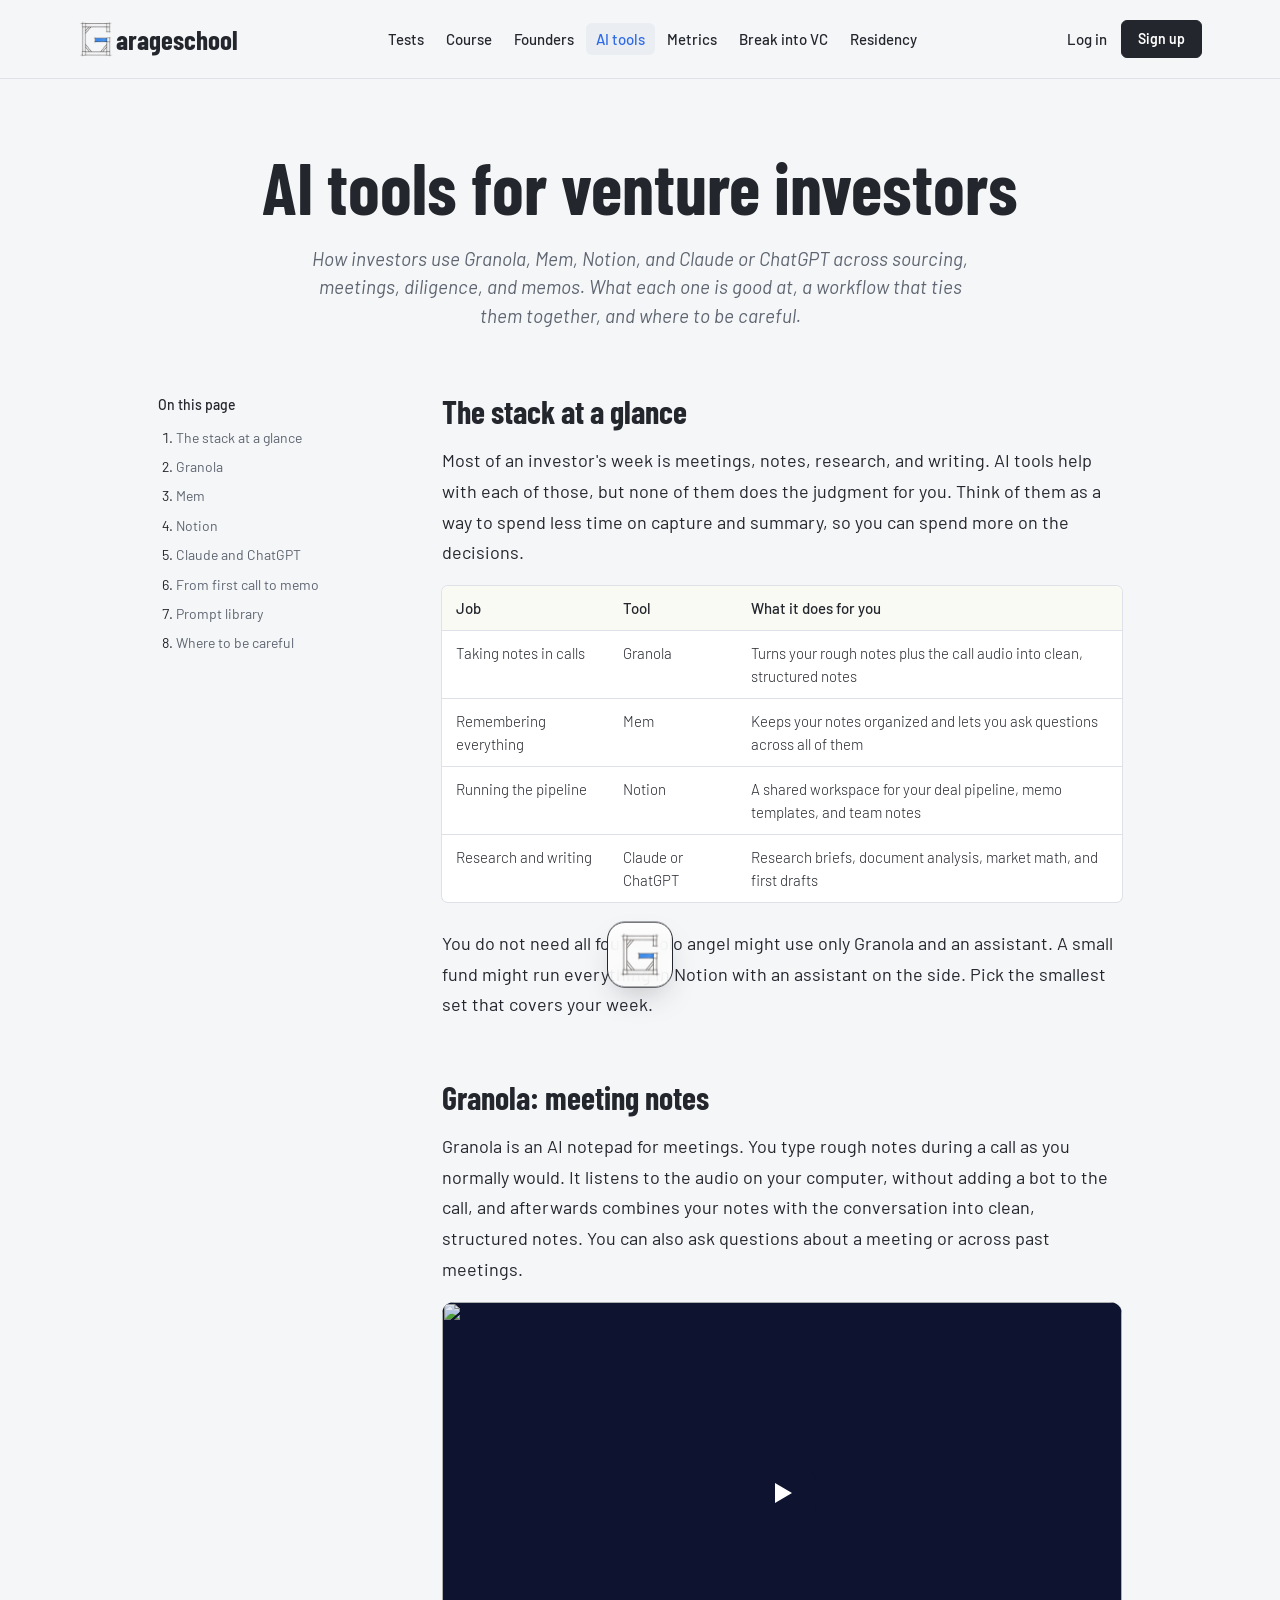
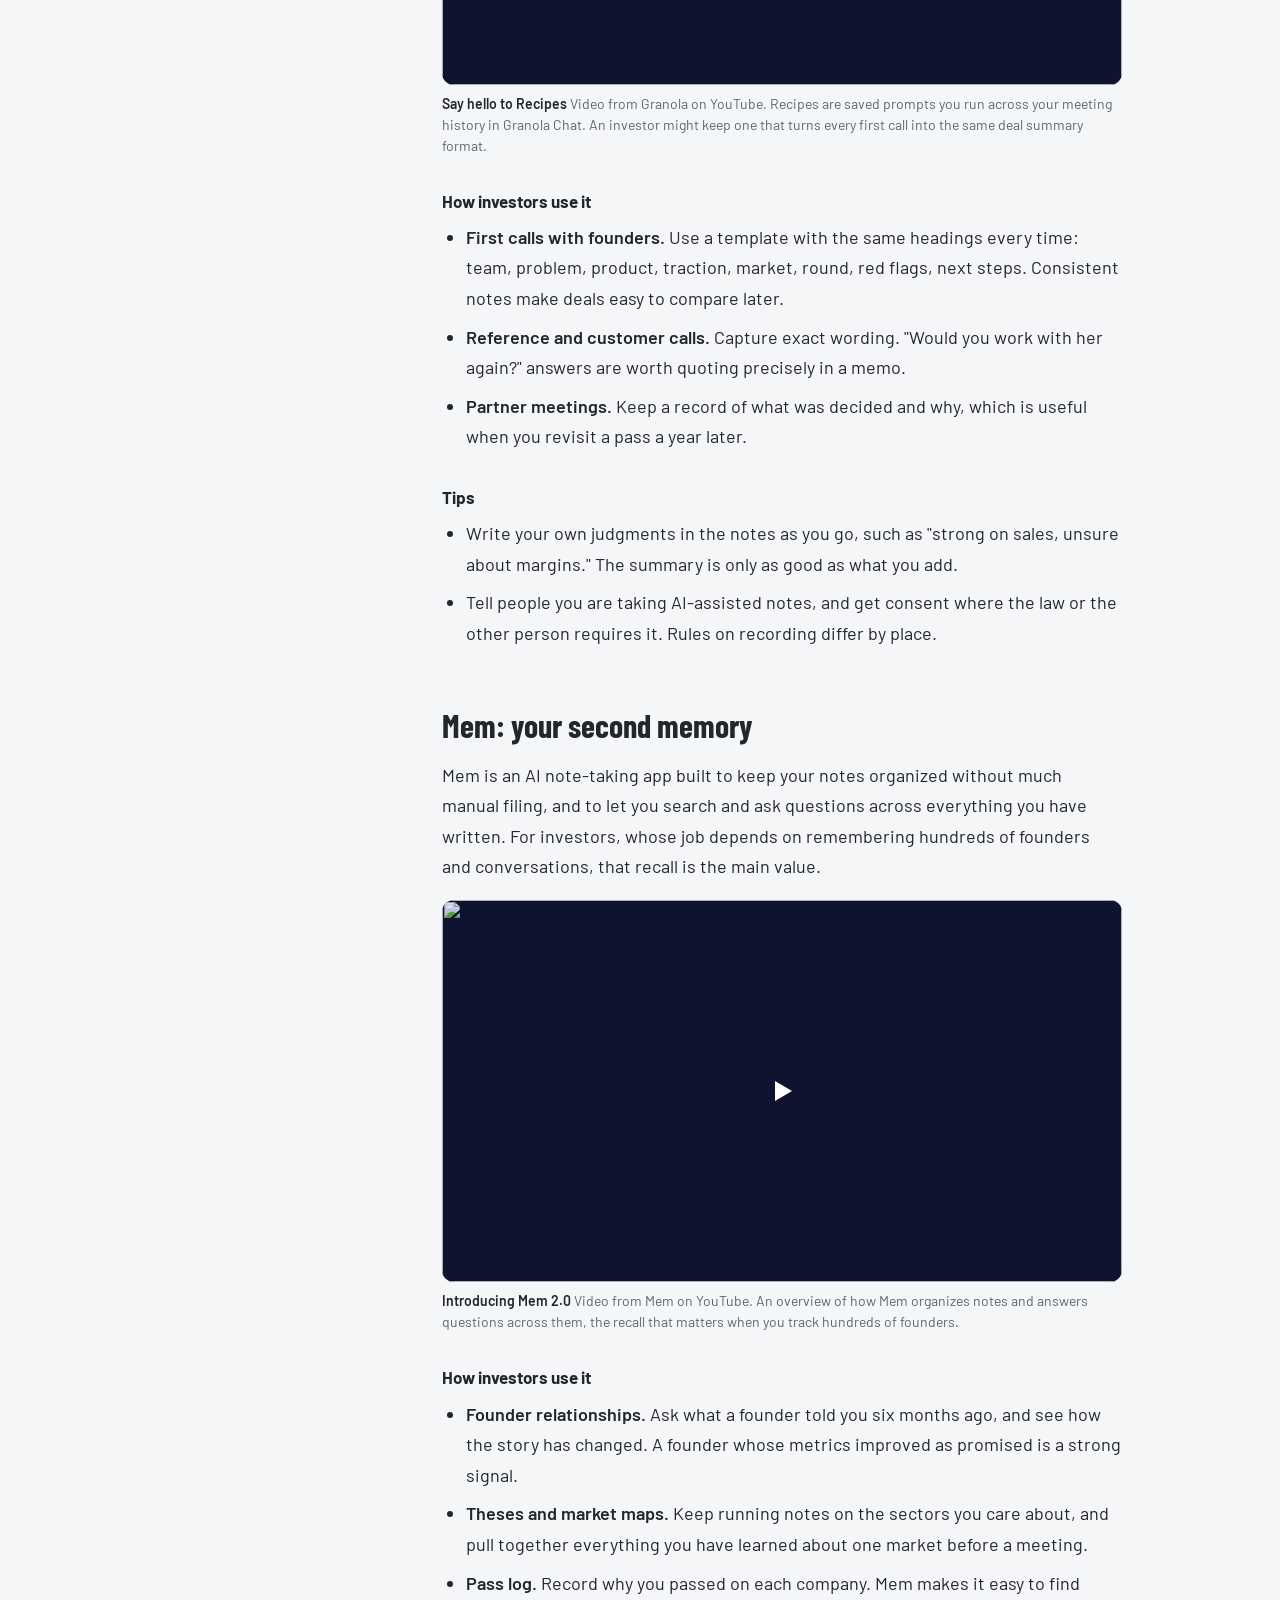
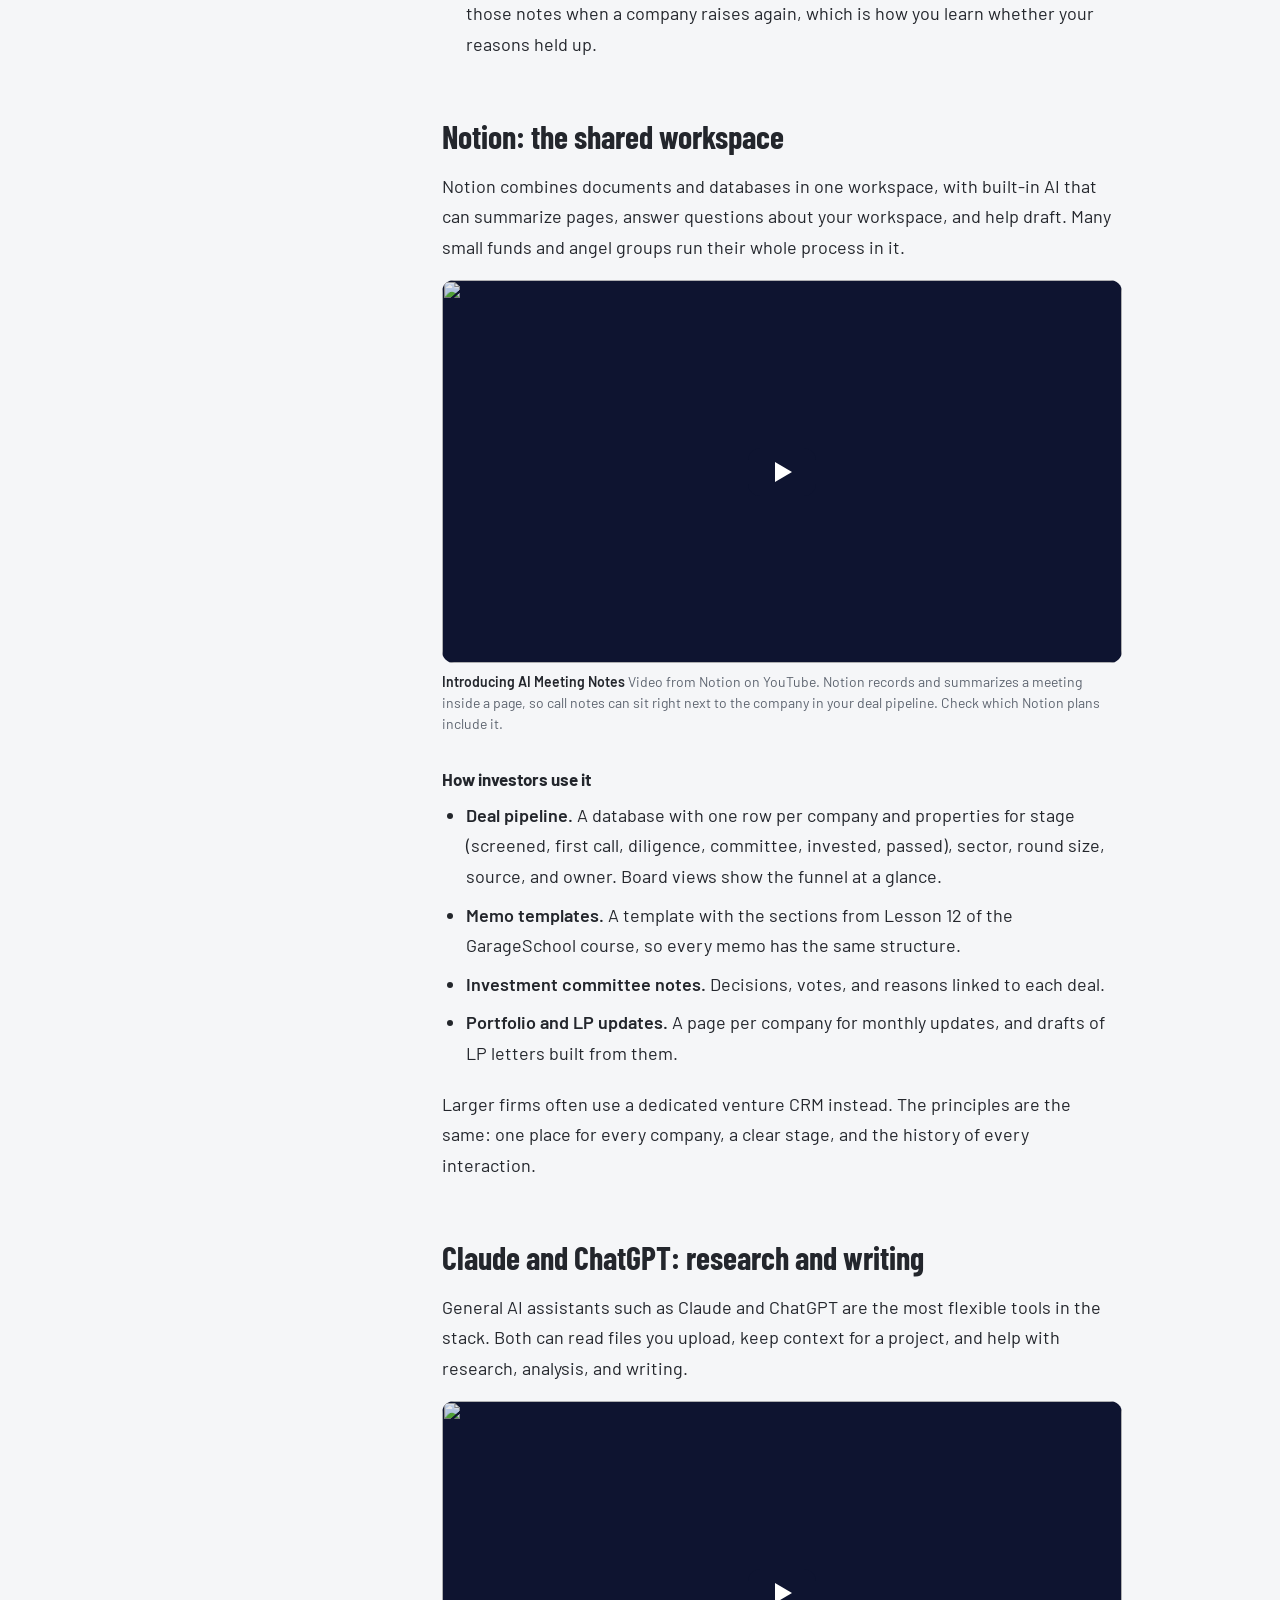
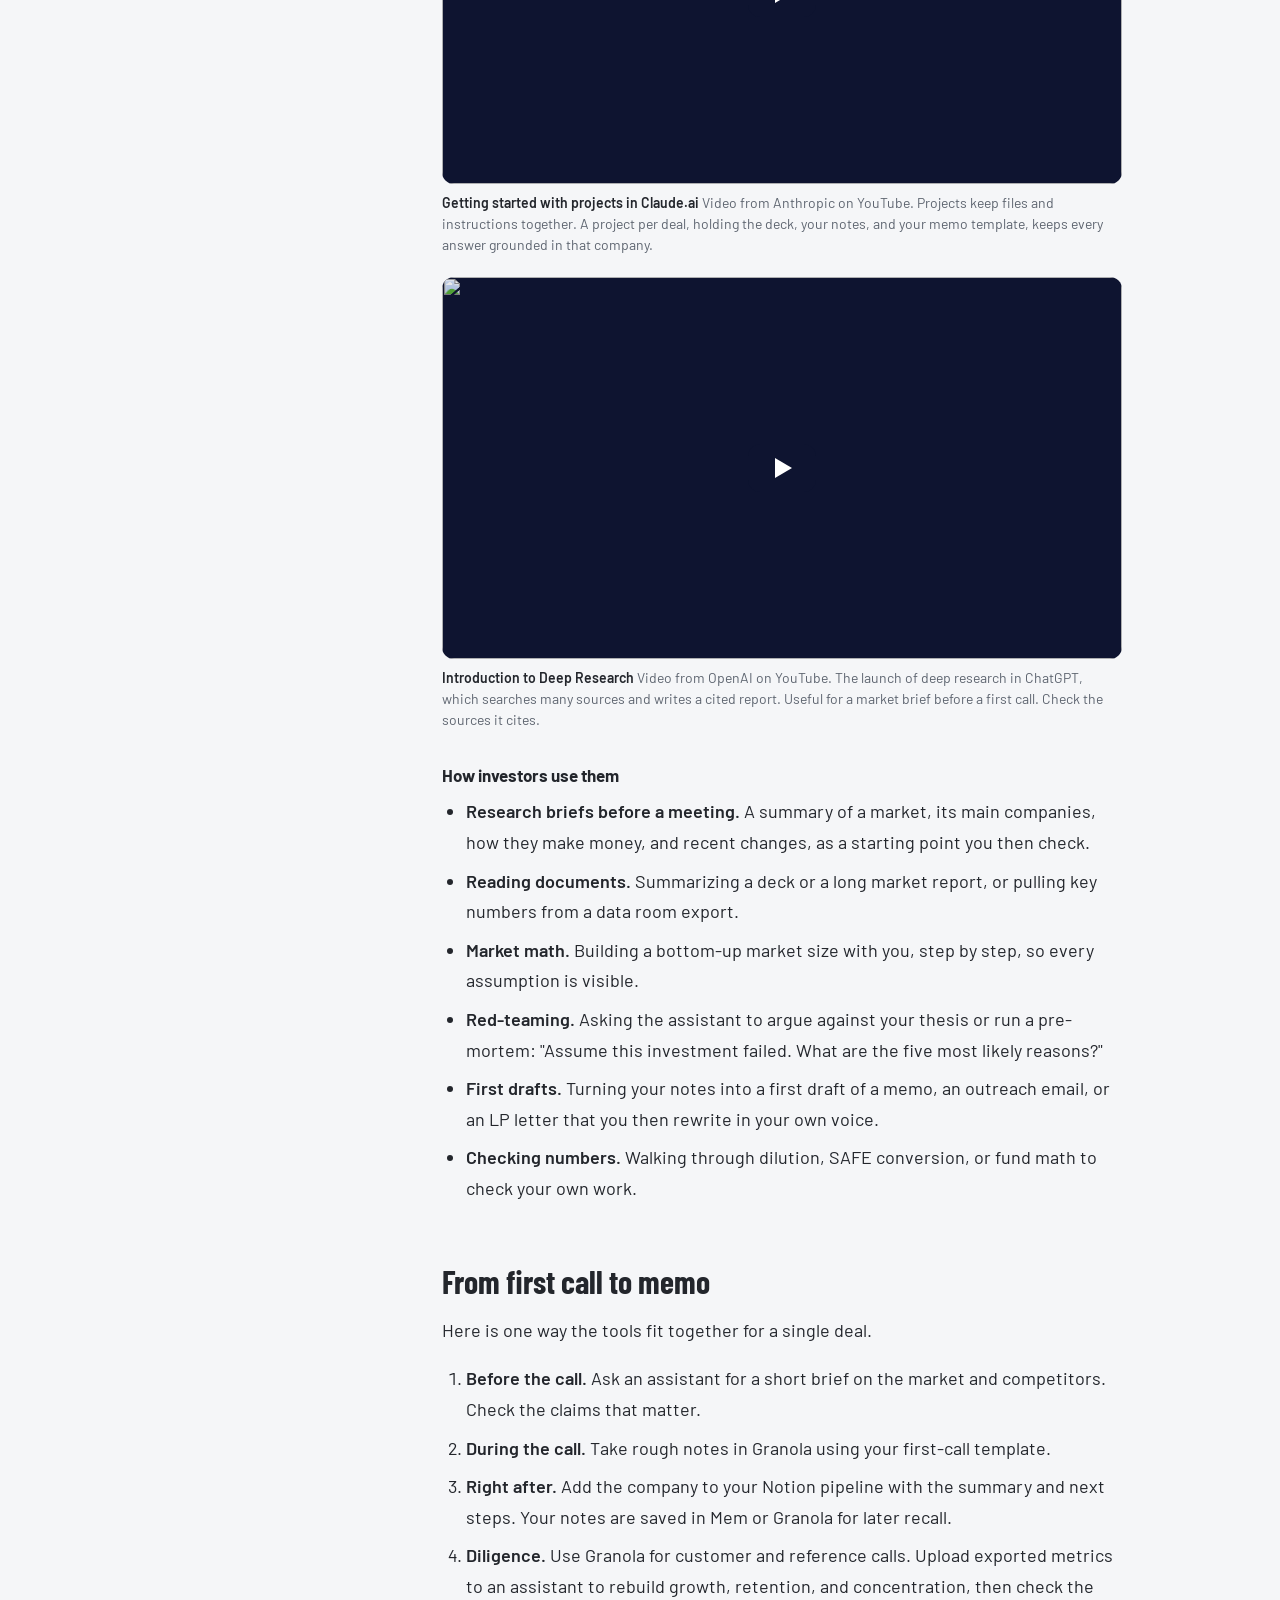
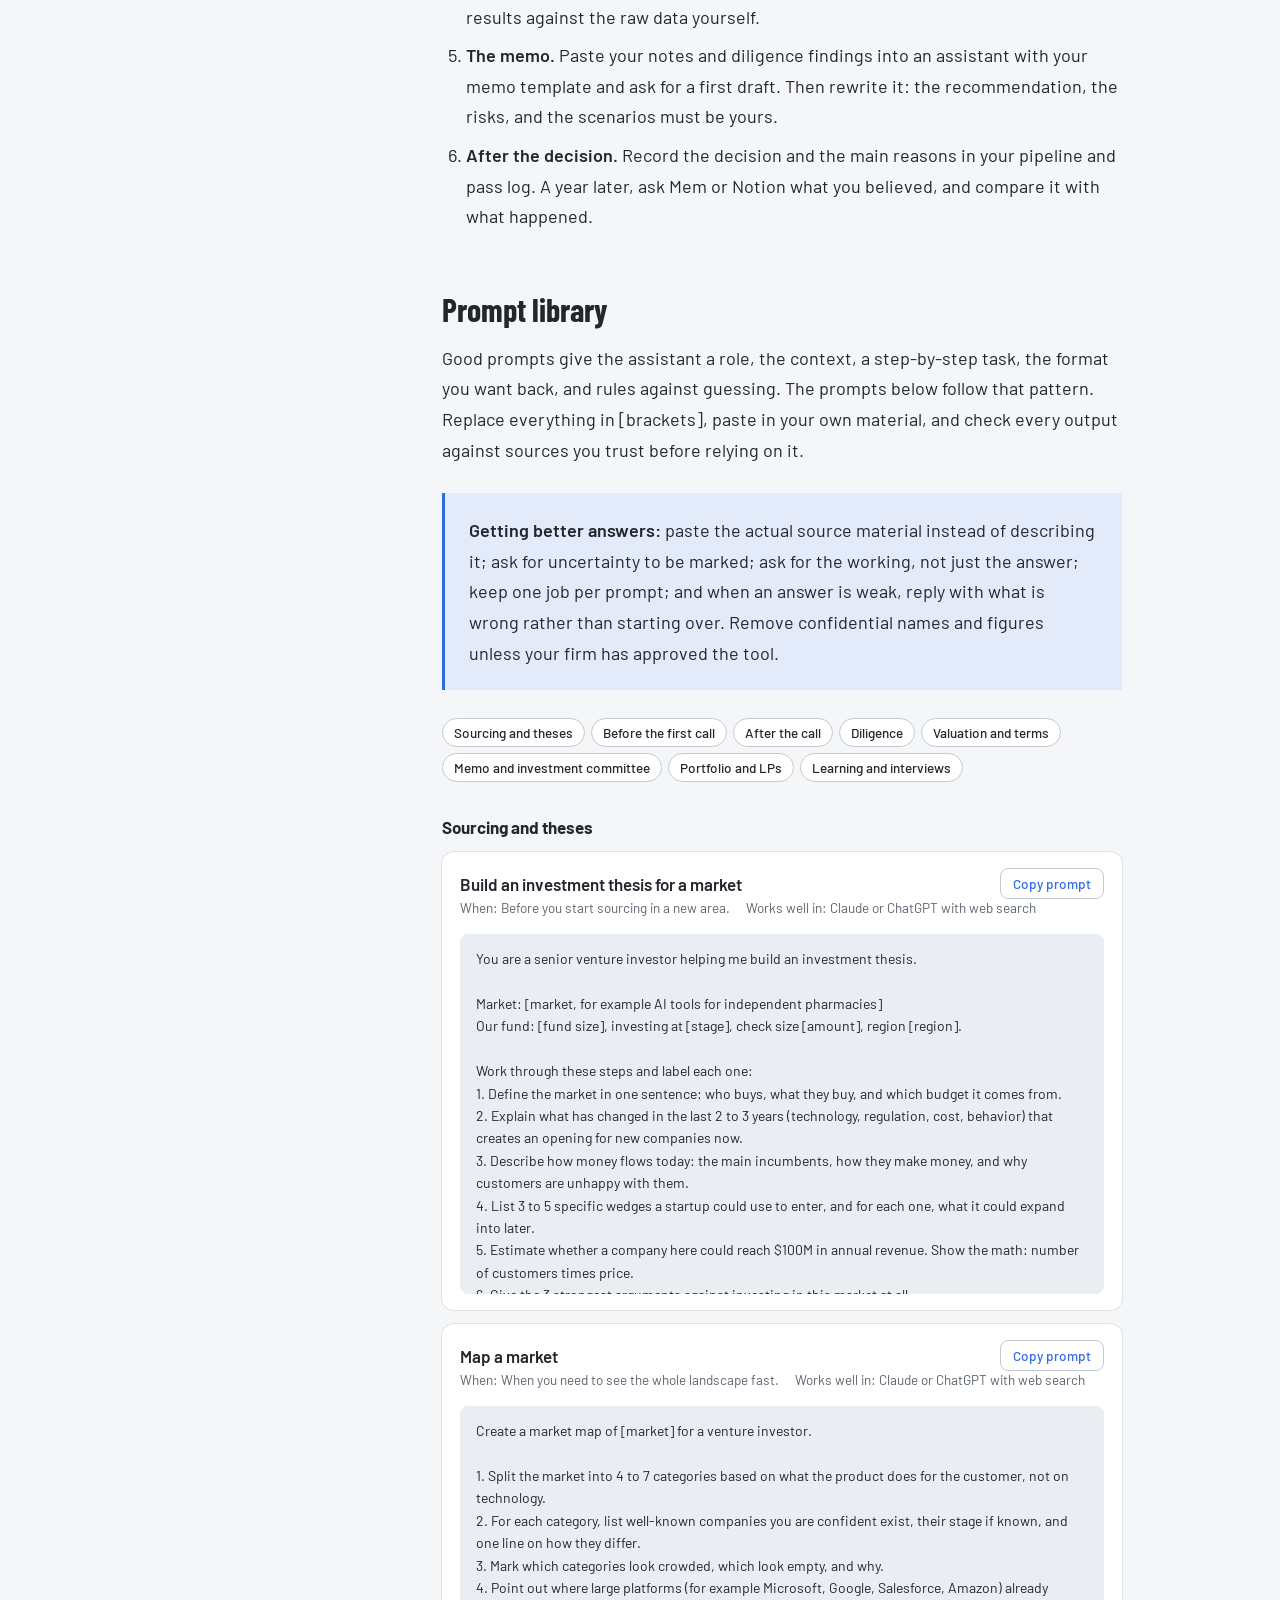
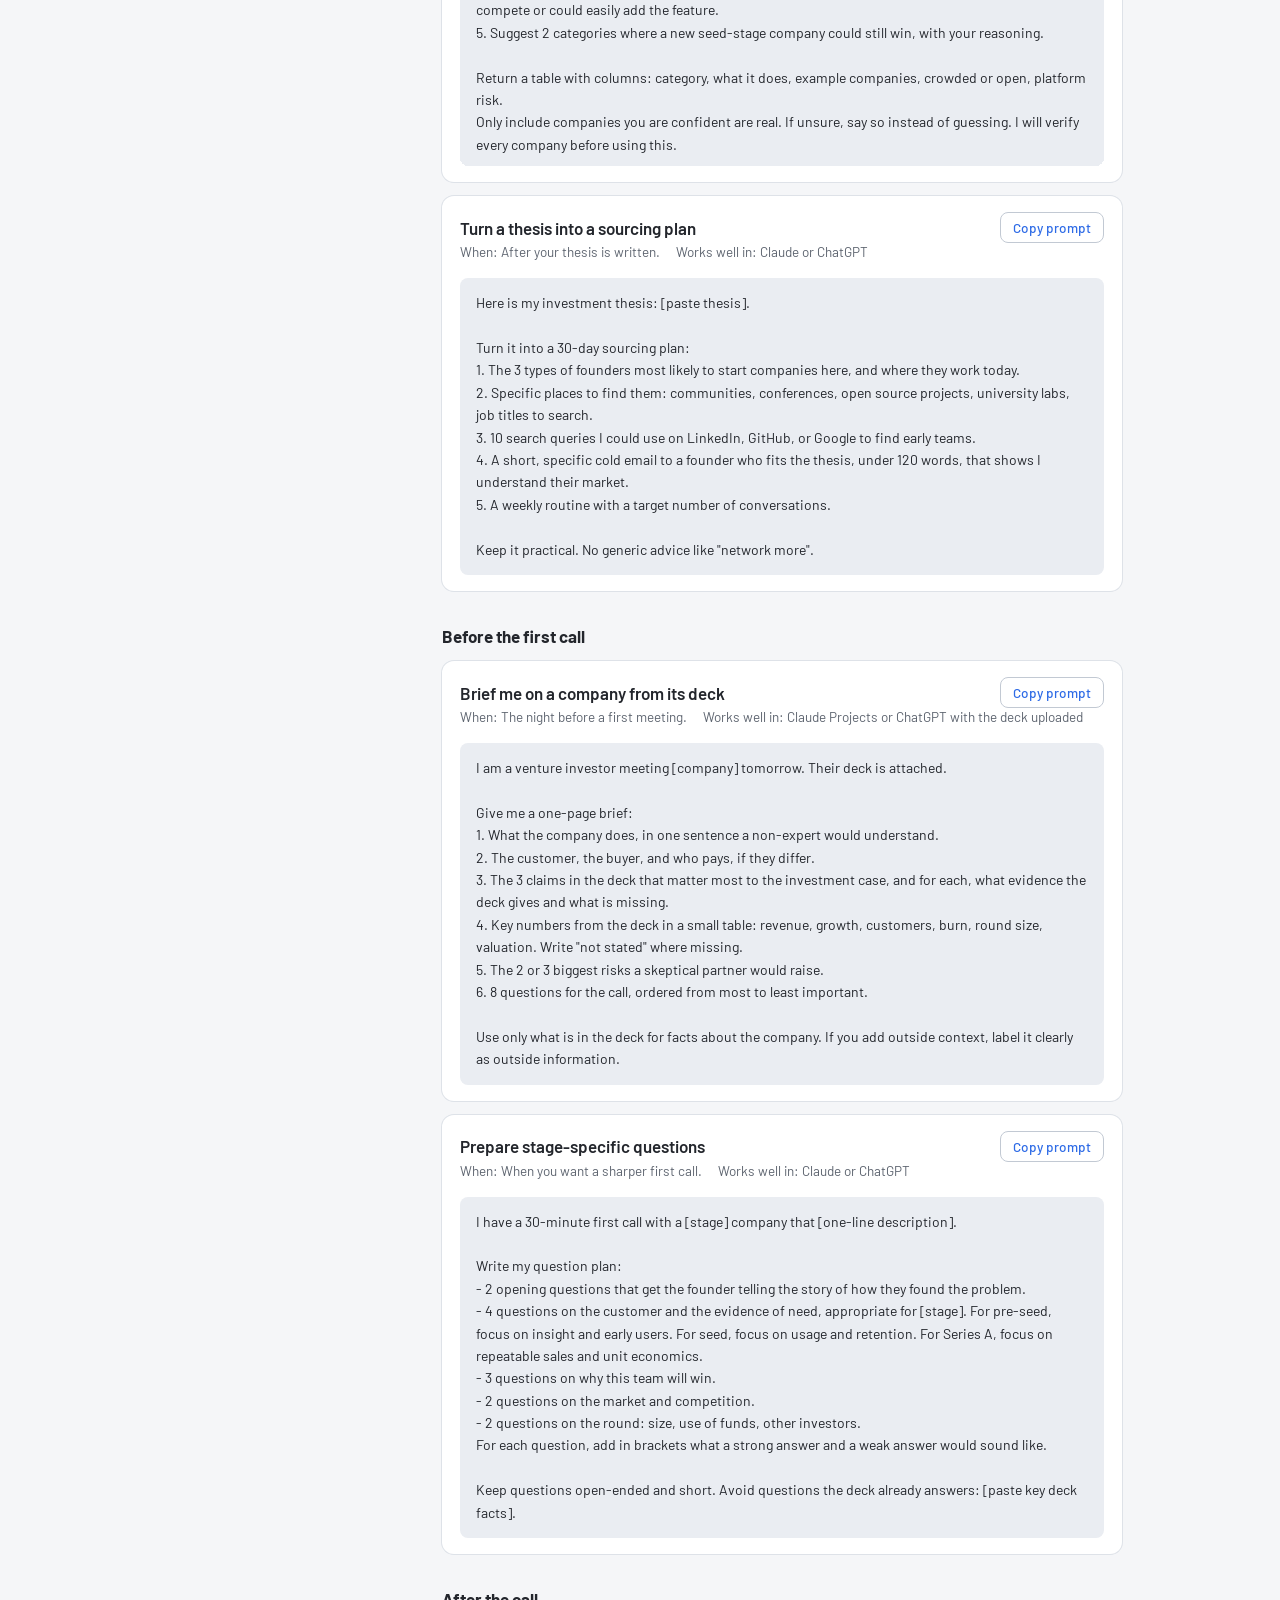
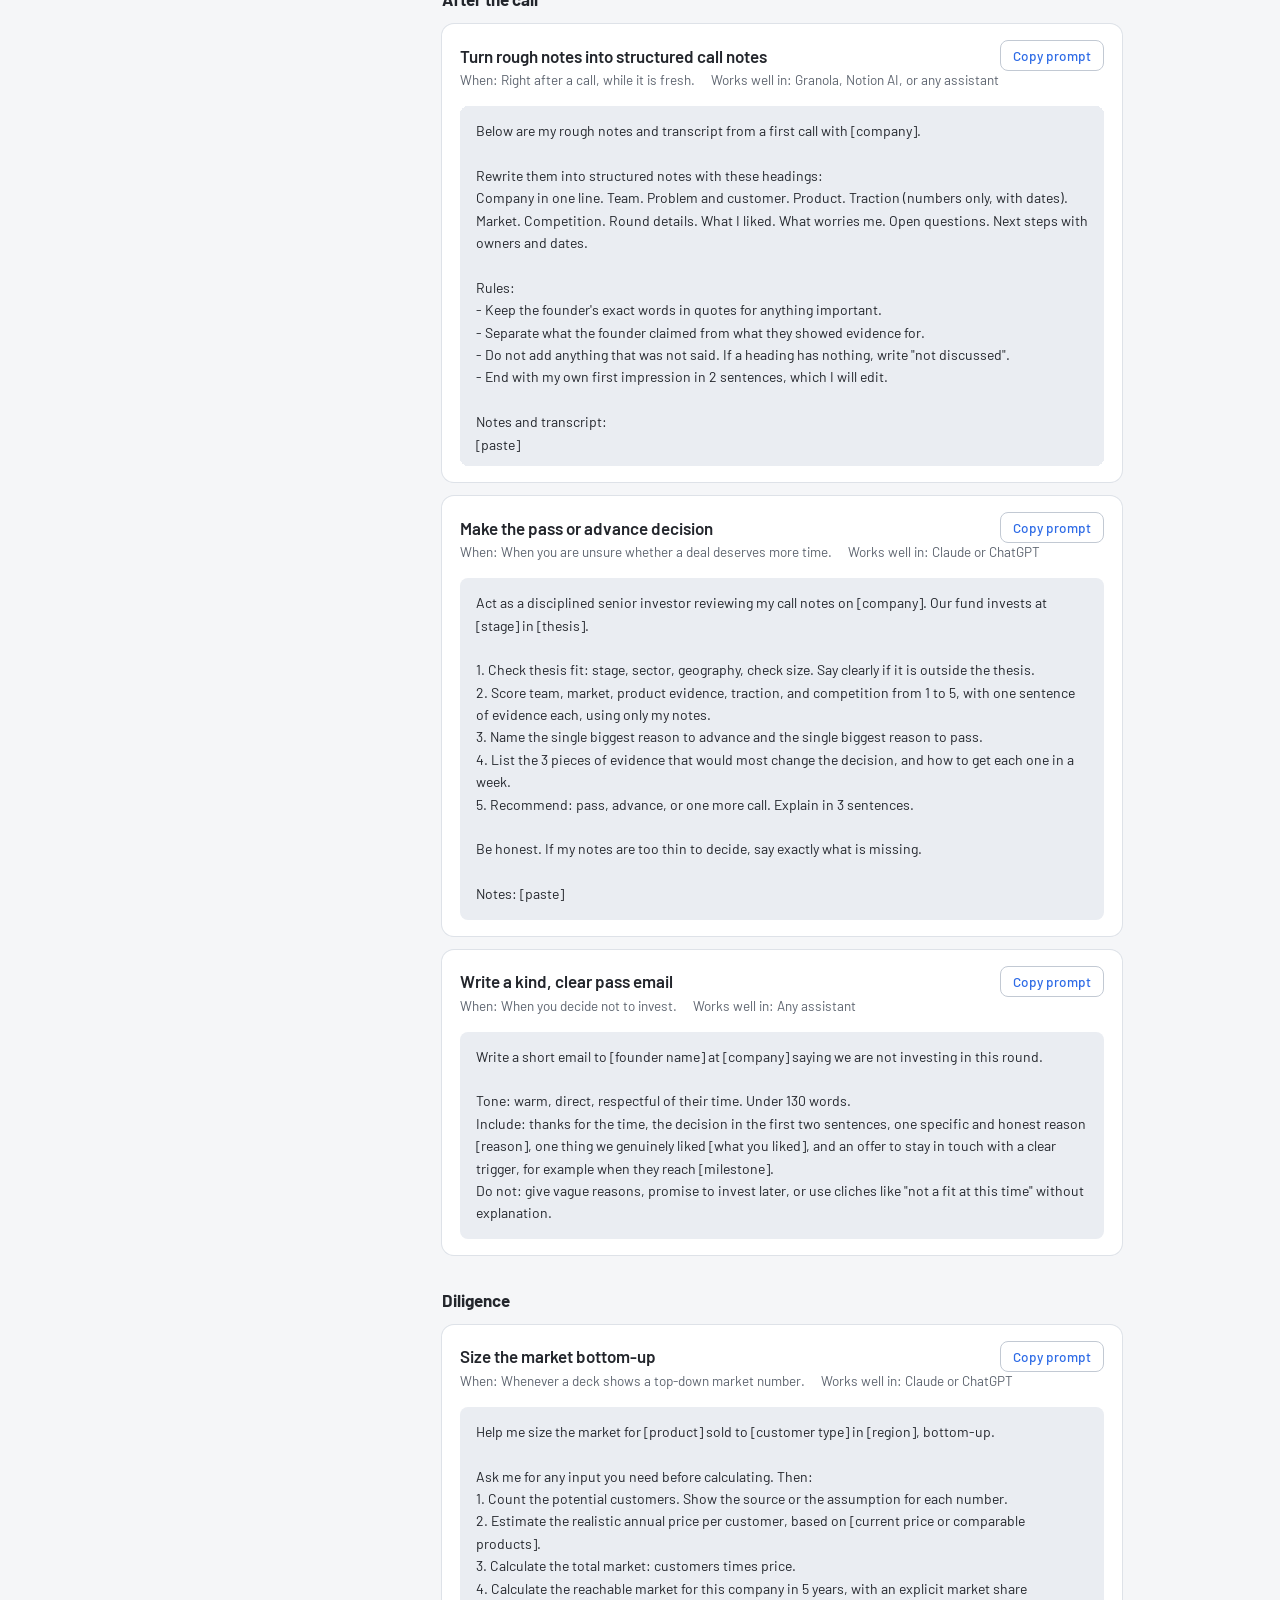
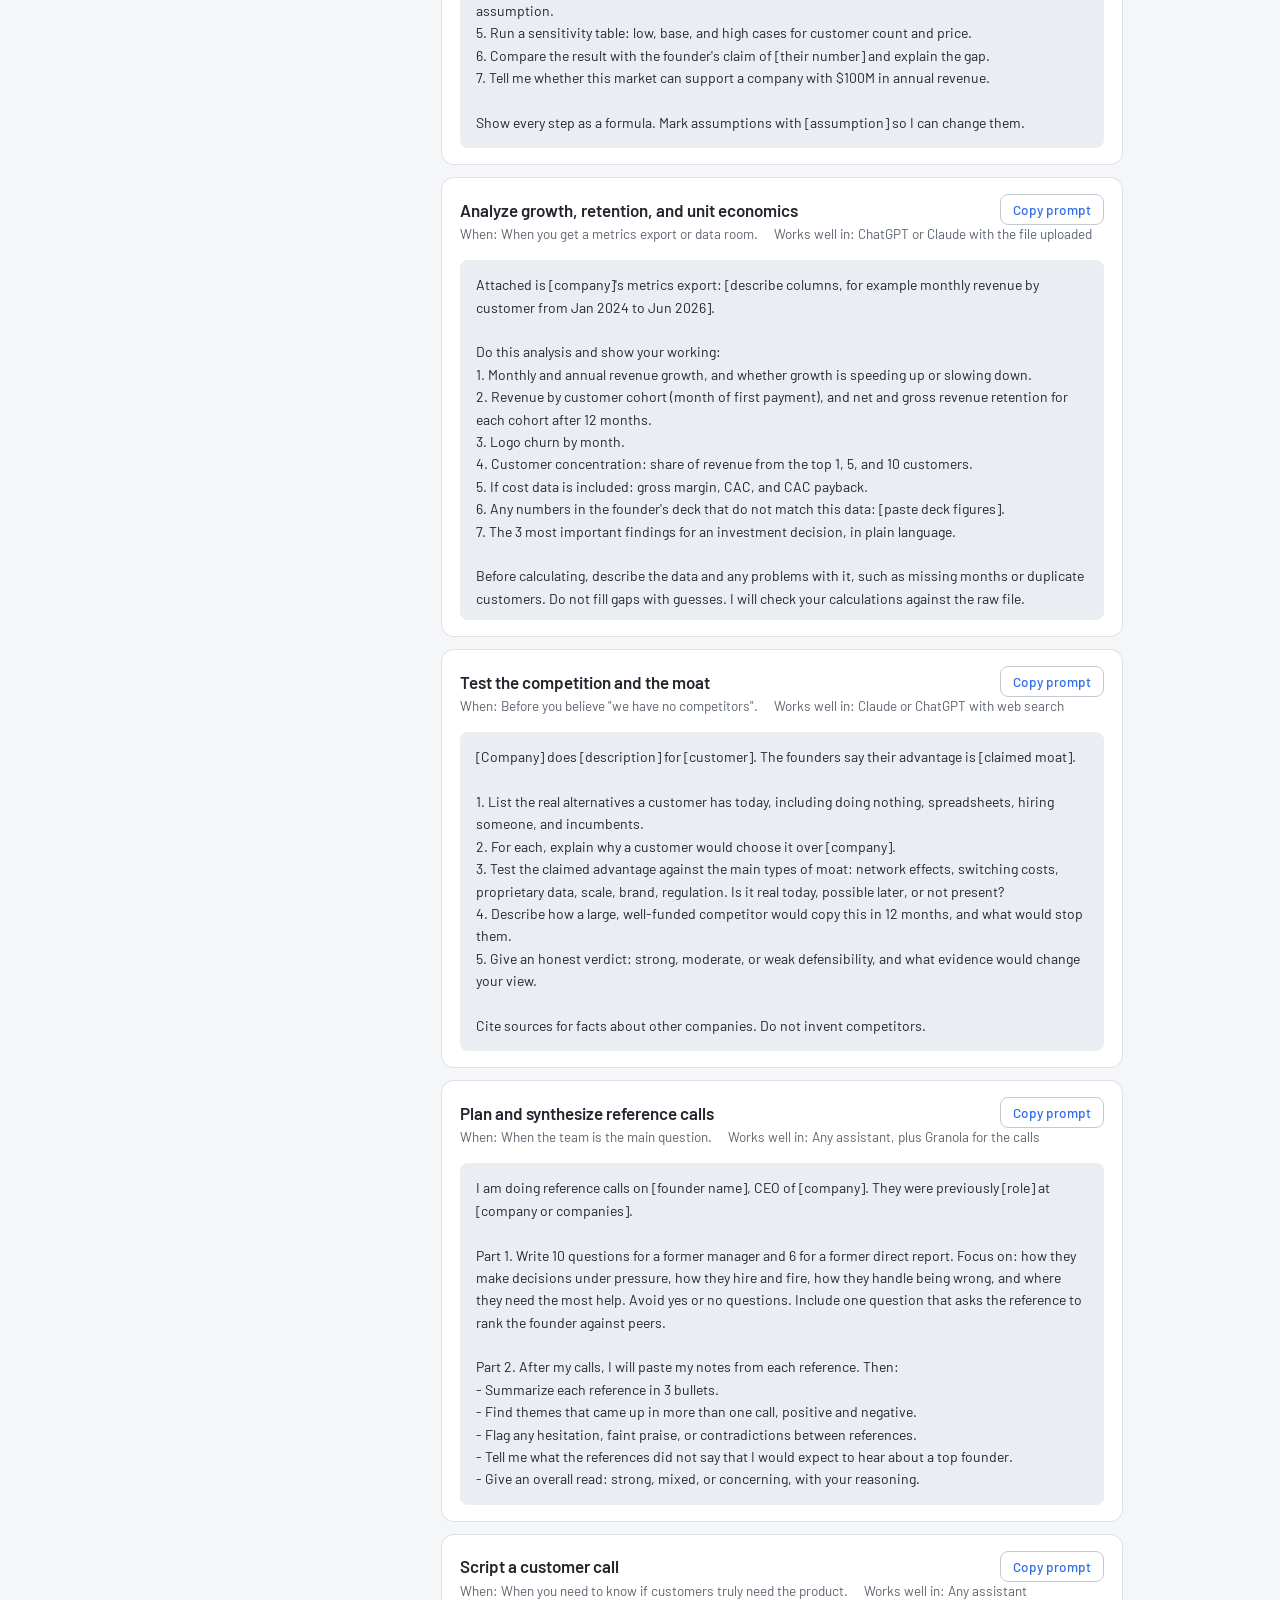
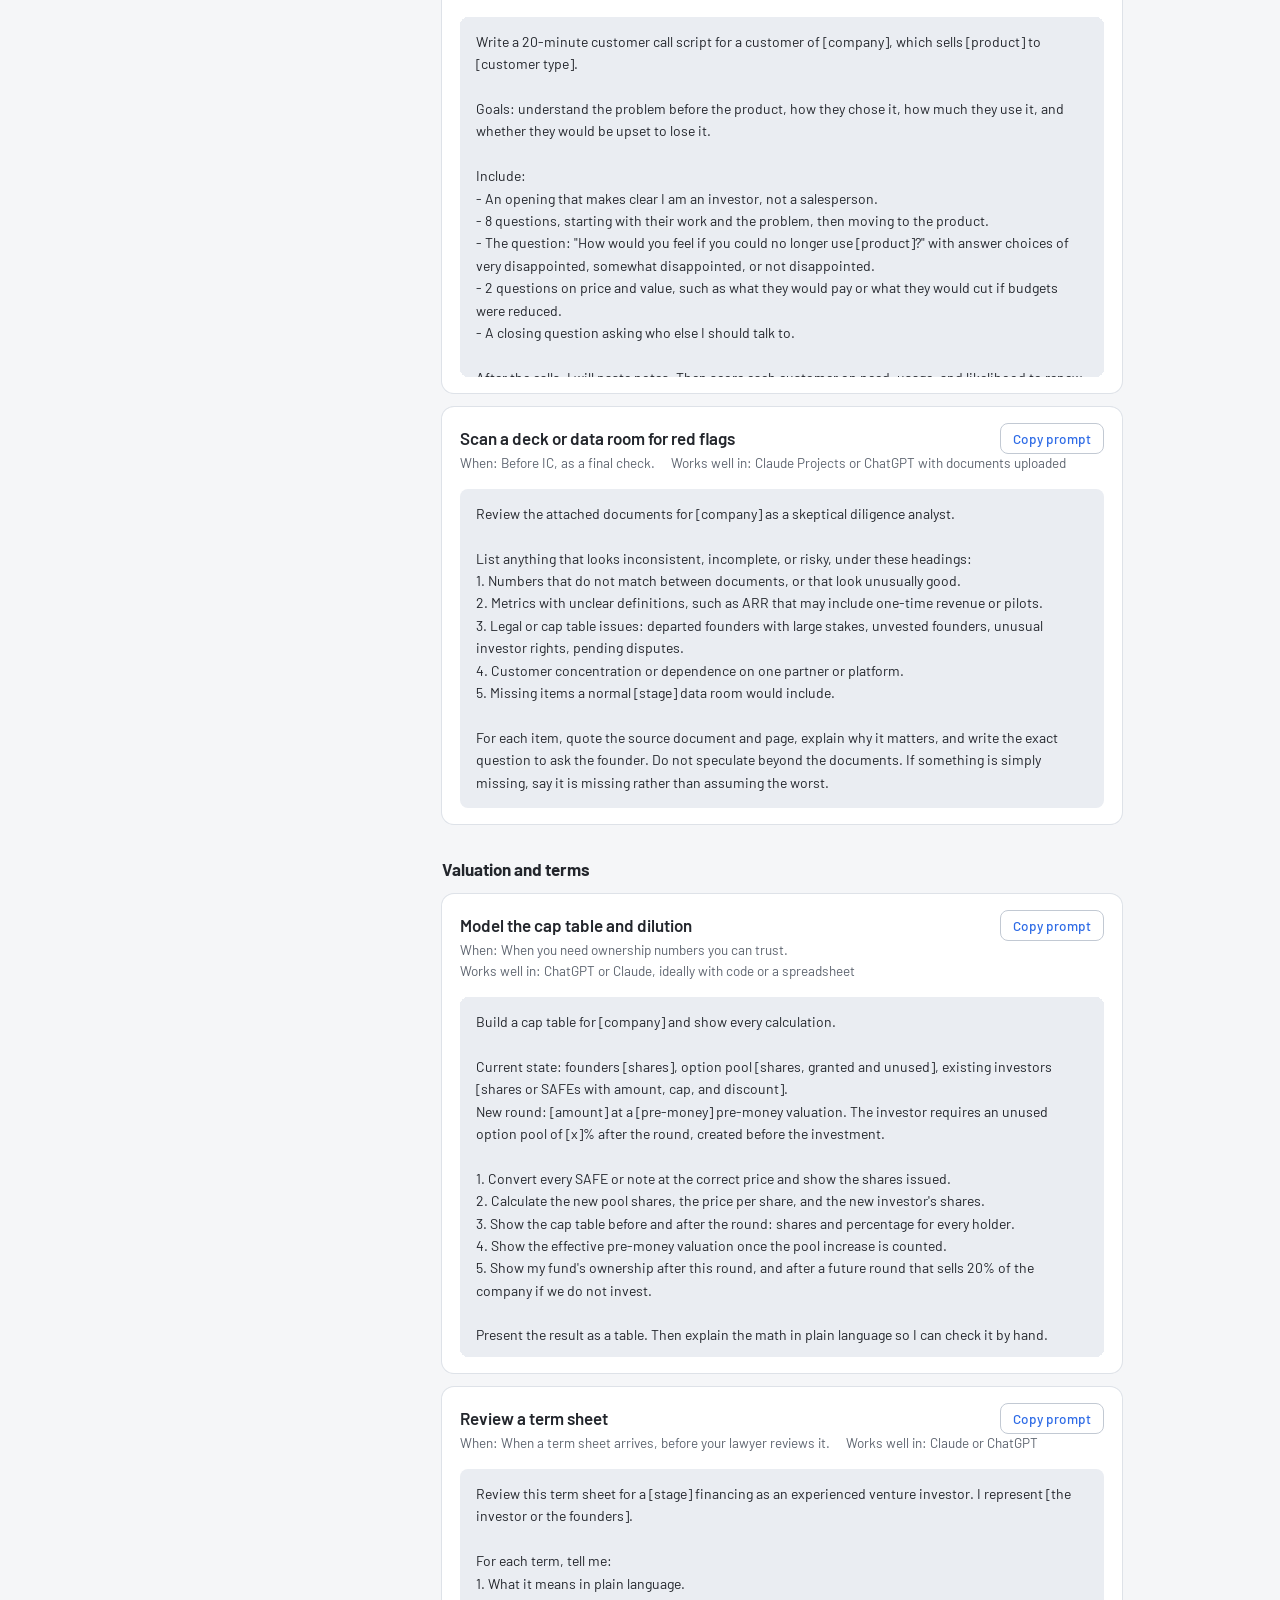
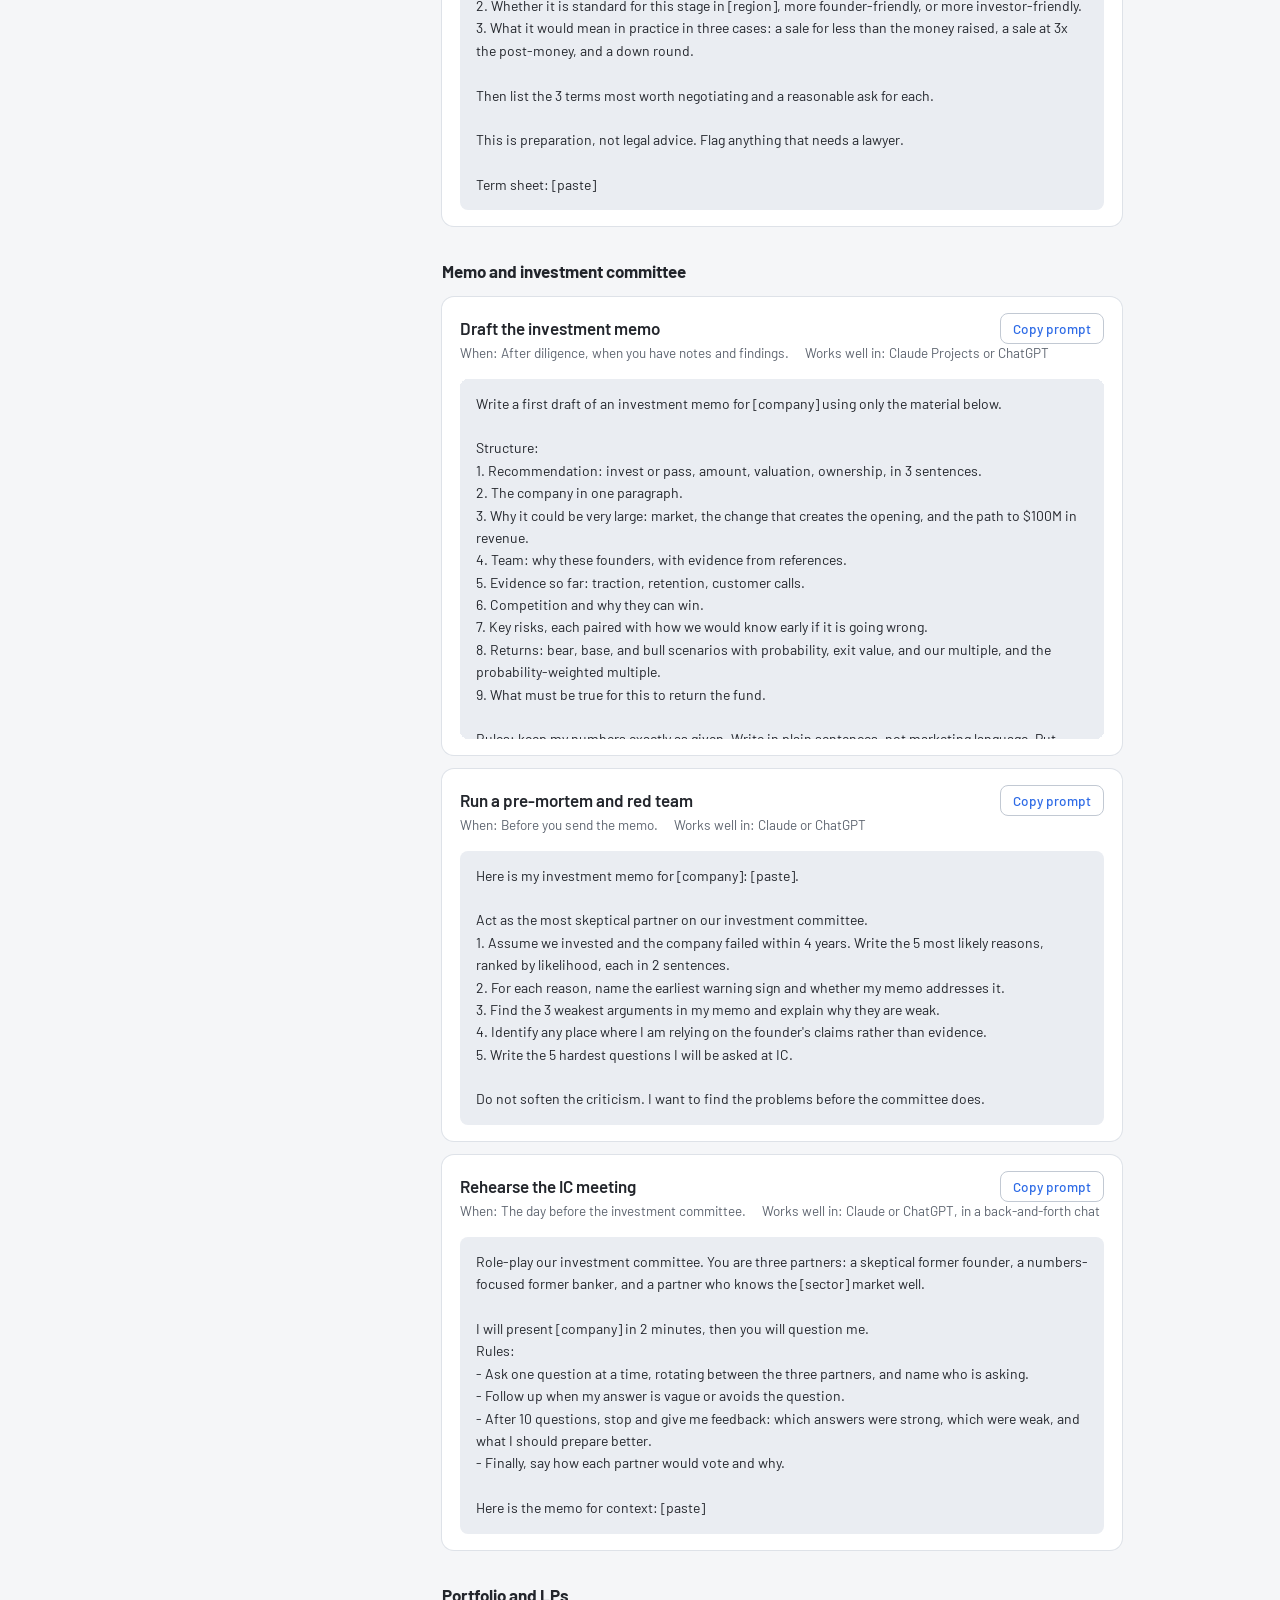
==== ai-tools.html @ 18021040 "Barlow type and a cool drafting-table background Co-Authored-By: Claude Opus 5.5 <noreply@anthropic." ====
<!doctype html>
<html lang="en">
<head>
<meta charset="utf-8">
<meta name="viewport" content="width=device-width, initial-scale=1">
<title>AI tools for venture investors | GarageSchool</title>
<meta name="description" content="How venture investors use Granola, Mem, Notion, and Claude or ChatGPT for sourcing, meetings, diligence, and memos, with a workflow, prompts, and the cautions that matter.">
<meta name="theme-color" content="#F5F6F8">
<link rel="icon" type="image/png" href="assets/img/favicon.png">
<link rel="preconnect" href="https://fonts.googleapis.com">
<link rel="preconnect" href="https://fonts.gstatic.com" crossorigin>
<link rel="stylesheet" href="https://fonts.googleapis.com/css2?family=Barlow:ital,wght@0,400;0,500;0,600;0,700;1,400;1,500&family=Barlow+Condensed:wght@500;600;700;800&display=swap">
<link rel="stylesheet" href="assets/css/garage.css">
<script src="assets/js/site.js" defer></script>
</head>
<body>
<a class="skip" href="#main">Skip to content</a>

<header class="site-head">
  <div class="head-bar">
    <a class="logo" href="index.html" aria-label="garageschool, home"><img class="brand-mark" src="assets/img/g-mark-96.png" alt="" width="96" height="96">arageschool</a>
    <nav class="site-nav" aria-label="Main">
      <a href="index.html#tracks">Tests</a>
      <a href="app.html#/course">Course</a>
      <a href="founders.html">Founders</a>
      <a href="ai-tools.html" aria-current="page">AI tools</a>
      <a href="app.html#/metrics">Metrics</a>
      <a href="break-into-vc.html">Break into VC</a>
      <a href="residency.html">Residency</a>
    </nav>
    <div class="nav-right">
      <a class="login" href="app.html#/login">Log in</a>
      <a class="btn btn-primary btn-sm head-cta" href="app.html#/signup">Sign up</a>
      <button class="nav-toggle" type="button" aria-expanded="false" aria-controls="mobile-nav">Menu</button>
    </div>
  </div>
  <nav class="mobile-nav" id="mobile-nav" aria-label="Main">
    <a href="index.html#tracks">Tests</a><a href="app.html#/course">Course</a><a href="founders.html">Founders</a><a href="ai-tools.html">AI tools</a>
    <a href="app.html#/metrics">Metrics</a><a href="break-into-vc.html">Break into VC</a><a href="residency.html">Residency</a><a href="app.html#/login">Log in</a>
    <a class="btn btn-primary" href="app.html#/signup">Sign up</a>
  </nav>
</header>

<main id="main">
  <div class="article-head">
    <div>
      <h1>AI tools for venture investors</h1>
      <p>How investors use Granola, Mem, Notion, and Claude or ChatGPT across sourcing, meetings, diligence, and memos. What each one is good at, a workflow that ties them together, and where to be careful.</p>
    </div>
  </div>

  <div class="article">
    <nav class="toc" aria-label="On this page">
      <p>On this page</p>
      <ol>
        <li><a href="#stack">The stack at a glance</a></li>
        <li><a href="#granola">Granola</a></li>
        <li><a href="#mem">Mem</a></li>
        <li><a href="#notion">Notion</a></li>
        <li><a href="#assistants">Claude and ChatGPT</a></li>
        <li><a href="#workflow">From first call to memo</a></li>
        <li><a href="#prompts">Prompt library</a></li>
        <li><a href="#careful">Where to be careful</a></li>
      </ol>
    </nav>

    <article class="prose">
      <h2 id="stack">The stack at a glance</h2>
      <p>Most of an investor's week is meetings, notes, research, and writing. AI tools help with each of those, but none of them does the judgment for you. Think of them as a way to spend less time on capture and summary, so you can spend more on the decisions.</p>
      <table>
        <thead><tr><th>Job</th><th>Tool</th><th>What it does for you</th></tr></thead>
        <tbody>
          <tr><td>Taking notes in calls</td><td>Granola</td><td>Turns your rough notes plus the call audio into clean, structured notes</td></tr>
          <tr><td>Remembering everything</td><td>Mem</td><td>Keeps your notes organized and lets you ask questions across all of them</td></tr>
          <tr><td>Running the pipeline</td><td>Notion</td><td>A shared workspace for your deal pipeline, memo templates, and team notes</td></tr>
          <tr><td>Research and writing</td><td>Claude or ChatGPT</td><td>Research briefs, document analysis, market math, and first drafts</td></tr>
        </tbody>
      </table>
      <p>You do not need all four. A solo angel might use only Granola and an assistant. A small fund might run everything in Notion with an assistant on the side. Pick the smallest set that covers your week.</p>

      <h2 id="granola">Granola: meeting notes</h2>
      <p>Granola is an AI notepad for meetings. You type rough notes during a call as you normally would. It listens to the audio on your computer, without adding a bot to the call, and afterwards combines your notes with the conversation into clean, structured notes. You can also ask questions about a meeting or across past meetings.</p>
      <figure class="yt" data-yt="ekSyfD7uoiU" data-title="Say hello to Recipes">
        <button type="button" class="yt-play" aria-label="Play video: Say hello to Recipes"><img src="https://i.ytimg.com/vi/ekSyfD7uoiU/hqdefault.jpg" alt="" loading="lazy" width="480" height="360"><span class="yt-icon" aria-hidden="true"></span></button>
        <figcaption><b>Say hello to Recipes</b> <span>Video from Granola on YouTube.</span> Recipes are saved prompts you run across your meeting history in Granola Chat. An investor might keep one that turns every first call into the same deal summary format.</figcaption>
      </figure>
      <h3>How investors use it</h3>
      <ul>
        <li><strong>First calls with founders.</strong> Use a template with the same headings every time: team, problem, product, traction, market, round, red flags, next steps. Consistent notes make deals easy to compare later.</li>
        <li><strong>Reference and customer calls.</strong> Capture exact wording. "Would you work with her again?" answers are worth quoting precisely in a memo.</li>
        <li><strong>Partner meetings.</strong> Keep a record of what was decided and why, which is useful when you revisit a pass a year later.</li>
      </ul>
      <h3>Tips</h3>
      <ul>
        <li>Write your own judgments in the notes as you go, such as "strong on sales, unsure about margins." The summary is only as good as what you add.</li>
        <li>Tell people you are taking AI-assisted notes, and get consent where the law or the other person requires it. Rules on recording differ by place.</li>
      </ul>

      <h2 id="mem">Mem: your second memory</h2>
      <p>Mem is an AI note-taking app built to keep your notes organized without much manual filing, and to let you search and ask questions across everything you have written. For investors, whose job depends on remembering hundreds of founders and conversations, that recall is the main value.</p>
      <figure class="yt" data-yt="KsmGBwvK51A" data-title="Introducing Mem 2.0">
        <button type="button" class="yt-play" aria-label="Play video: Introducing Mem 2.0"><img src="https://i.ytimg.com/vi/KsmGBwvK51A/hqdefault.jpg" alt="" loading="lazy" width="480" height="360"><span class="yt-icon" aria-hidden="true"></span></button>
        <figcaption><b>Introducing Mem 2.0</b> <span>Video from Mem on YouTube.</span> An overview of how Mem organizes notes and answers questions across them, the recall that matters when you track hundreds of founders.</figcaption>
      </figure>
      <h3>How investors use it</h3>
      <ul>
        <li><strong>Founder relationships.</strong> Ask what a founder told you six months ago, and see how the story has changed. A founder whose metrics improved as promised is a strong signal.</li>
        <li><strong>Theses and market maps.</strong> Keep running notes on the sectors you care about, and pull together everything you have learned about one market before a meeting.</li>
        <li><strong>Pass log.</strong> Record why you passed on each company. Mem makes it easy to find those notes when a company raises again, which is how you learn whether your reasons held up.</li>
      </ul>

      <h2 id="notion">Notion: the shared workspace</h2>
      <p>Notion combines documents and databases in one workspace, with built-in AI that can summarize pages, answer questions about your workspace, and help draft. Many small funds and angel groups run their whole process in it.</p>
      <figure class="yt" data-yt="f4ZYEZO3Sq0" data-title="Introducing AI Meeting Notes">
        <button type="button" class="yt-play" aria-label="Play video: Introducing AI Meeting Notes"><img src="https://i.ytimg.com/vi/f4ZYEZO3Sq0/hqdefault.jpg" alt="" loading="lazy" width="480" height="360"><span class="yt-icon" aria-hidden="true"></span></button>
        <figcaption><b>Introducing AI Meeting Notes</b> <span>Video from Notion on YouTube.</span> Notion records and summarizes a meeting inside a page, so call notes can sit right next to the company in your deal pipeline. Check which Notion plans include it.</figcaption>
      </figure>
      <h3>How investors use it</h3>
      <ul>
        <li><strong>Deal pipeline.</strong> A database with one row per company and properties for stage (screened, first call, diligence, committee, invested, passed), sector, round size, source, and owner. Board views show the funnel at a glance.</li>
        <li><strong>Memo templates.</strong> A template with the sections from Lesson 12 of the GarageSchool course, so every memo has the same structure.</li>
        <li><strong>Investment committee notes.</strong> Decisions, votes, and reasons linked to each deal.</li>
        <li><strong>Portfolio and LP updates.</strong> A page per company for monthly updates, and drafts of LP letters built from them.</li>
      </ul>
      <p>Larger firms often use a dedicated venture CRM instead. The principles are the same: one place for every company, a clear stage, and the history of every interaction.</p>

      <h2 id="assistants">Claude and ChatGPT: research and writing</h2>
      <p>General AI assistants such as Claude and ChatGPT are the most flexible tools in the stack. Both can read files you upload, keep context for a project, and help with research, analysis, and writing.</p>
      <figure class="yt" data-yt="GJ5jTgcbRHA" data-title="Getting started with projects in Claude.ai">
        <button type="button" class="yt-play" aria-label="Play video: Getting started with projects in Claude.ai"><img src="https://i.ytimg.com/vi/GJ5jTgcbRHA/hqdefault.jpg" alt="" loading="lazy" width="480" height="360"><span class="yt-icon" aria-hidden="true"></span></button>
        <figcaption><b>Getting started with projects in Claude.ai</b> <span>Video from Anthropic on YouTube.</span> Projects keep files and instructions together. A project per deal, holding the deck, your notes, and your memo template, keeps every answer grounded in that company.</figcaption>
      </figure>
      <figure class="yt" data-yt="YkCDVn3_wiw" data-title="Introduction to Deep Research">
        <button type="button" class="yt-play" aria-label="Play video: Introduction to Deep Research"><img src="https://i.ytimg.com/vi/YkCDVn3_wiw/hqdefault.jpg" alt="" loading="lazy" width="480" height="360"><span class="yt-icon" aria-hidden="true"></span></button>
        <figcaption><b>Introduction to Deep Research</b> <span>Video from OpenAI on YouTube.</span> The launch of deep research in ChatGPT, which searches many sources and writes a cited report. Useful for a market brief before a first call. Check the sources it cites.</figcaption>
      </figure>
      <h3>How investors use them</h3>
      <ul>
        <li><strong>Research briefs before a meeting.</strong> A summary of a market, its main companies, how they make money, and recent changes, as a starting point you then check.</li>
        <li><strong>Reading documents.</strong> Summarizing a deck or a long market report, or pulling key numbers from a data room export.</li>
        <li><strong>Market math.</strong> Building a bottom-up market size with you, step by step, so every assumption is visible.</li>
        <li><strong>Red-teaming.</strong> Asking the assistant to argue against your thesis or run a pre-mortem: "Assume this investment failed. What are the five most likely reasons?"</li>
        <li><strong>First drafts.</strong> Turning your notes into a first draft of a memo, an outreach email, or an LP letter that you then rewrite in your own voice.</li>
        <li><strong>Checking numbers.</strong> Walking through dilution, SAFE conversion, or fund math to check your own work.</li>
      </ul>

      <h2 id="workflow">From first call to memo</h2>
      <p>Here is one way the tools fit together for a single deal.</p>
      <ol>
        <li><strong>Before the call.</strong> Ask an assistant for a short brief on the market and competitors. Check the claims that matter.</li>
        <li><strong>During the call.</strong> Take rough notes in Granola using your first-call template.</li>
        <li><strong>Right after.</strong> Add the company to your Notion pipeline with the summary and next steps. Your notes are saved in Mem or Granola for later recall.</li>
        <li><strong>Diligence.</strong> Use Granola for customer and reference calls. Upload exported metrics to an assistant to rebuild growth, retention, and concentration, then check the results against the raw data yourself.</li>
        <li><strong>The memo.</strong> Paste your notes and diligence findings into an assistant with your memo template and ask for a first draft. Then rewrite it: the recommendation, the risks, and the scenarios must be yours.</li>
        <li><strong>After the decision.</strong> Record the decision and the main reasons in your pipeline and pass log. A year later, ask Mem or Notion what you believed, and compare it with what happened.</li>
      </ol>

      <h2 id="prompts">Prompt library</h2>
      <p>Good prompts give the assistant a role, the context, a step-by-step task, the format you want back, and rules against guessing. The prompts below follow that pattern. Replace everything in [brackets], paste in your own material, and check every output against sources you trust before relying on it.</p>
      <div class="callout"><p><strong>Getting better answers:</strong> paste the actual source material instead of describing it; ask for uncertainty to be marked; ask for the working, not just the answer; keep one job per prompt; and when an answer is weak, reply with what is wrong rather than starting over. Remove confidential names and figures unless your firm has approved the tool.</p></div>
      <nav class="prompt-index" aria-label="Prompt groups"><a href="#pg-0">Sourcing and theses</a><a href="#pg-1">Before the first call</a><a href="#pg-2">After the call</a><a href="#pg-3">Diligence</a><a href="#pg-4">Valuation and terms</a><a href="#pg-5">Memo and investment committee</a><a href="#pg-6">Portfolio and LPs</a><a href="#pg-7">Learning and interviews</a></nav>
      <h3 id="pg-0">Sourcing and theses</h3>
      <section class="prompt">
        <div class="prompt-head"><h4>Build an investment thesis for a market</h4><button type="button" class="prompt-copy" data-copy="p-1">Copy prompt</button></div>
        <p class="prompt-meta"><span>When: Before you start sourcing in a new area.</span><span>Works well in: Claude or ChatGPT with web search</span></p>
        <pre class="prompt-text" id="p-1">You are a senior venture investor helping me build an investment thesis.

Market: [market, for example AI tools for independent pharmacies]
Our fund: [fund size], investing at [stage], check size [amount], region [region].

Work through these steps and label each one:
1. Define the market in one sentence: who buys, what they buy, and which budget it comes from.
2. Explain what has changed in the last 2 to 3 years (technology, regulation, cost, behavior) that creates an opening for new companies now.
3. Describe how money flows today: the main incumbents, how they make money, and why customers are unhappy with them.
4. List 3 to 5 specific wedges a startup could use to enter, and for each one, what it could expand into later.
5. Estimate whether a company here could reach $100M in annual revenue. Show the math: number of customers times price.
6. Give the 3 strongest arguments against investing in this market at all.
7. Finish with a one-paragraph thesis and 5 signals I should look for in founders and companies.

Rules: mark every fact you are not sure of with [check], cite sources where you used them, and do not invent company names or numbers.</pre>
      </section>
      <section class="prompt">
        <div class="prompt-head"><h4>Map a market</h4><button type="button" class="prompt-copy" data-copy="p-2">Copy prompt</button></div>
        <p class="prompt-meta"><span>When: When you need to see the whole landscape fast.</span><span>Works well in: Claude or ChatGPT with web search</span></p>
        <pre class="prompt-text" id="p-2">Create a market map of [market] for a venture investor.

1. Split the market into 4 to 7 categories based on what the product does for the customer, not on technology.
2. For each category, list well-known companies you are confident exist, their stage if known, and one line on how they differ.
3. Mark which categories look crowded, which look empty, and why.
4. Point out where large platforms (for example Microsoft, Google, Salesforce, Amazon) already compete or could easily add the feature.
5. Suggest 2 categories where a new seed-stage company could still win, with your reasoning.

Return a table with columns: category, what it does, example companies, crowded or open, platform risk.
Only include companies you are confident are real. If unsure, say so instead of guessing. I will verify every company before using this.</pre>
      </section>
      <section class="prompt">
        <div class="prompt-head"><h4>Turn a thesis into a sourcing plan</h4><button type="button" class="prompt-copy" data-copy="p-3">Copy prompt</button></div>
        <p class="prompt-meta"><span>When: After your thesis is written.</span><span>Works well in: Claude or ChatGPT</span></p>
        <pre class="prompt-text" id="p-3">Here is my investment thesis: [paste thesis].

Turn it into a 30-day sourcing plan:
1. The 3 types of founders most likely to start companies here, and where they work today.
2. Specific places to find them: communities, conferences, open source projects, university labs, job titles to search.
3. 10 search queries I could use on LinkedIn, GitHub, or Google to find early teams.
4. A short, specific cold email to a founder who fits the thesis, under 120 words, that shows I understand their market.
5. A weekly routine with a target number of conversations.

Keep it practical. No generic advice like "network more".</pre>
      </section>
      <h3 id="pg-1">Before the first call</h3>
      <section class="prompt">
        <div class="prompt-head"><h4>Brief me on a company from its deck</h4><button type="button" class="prompt-copy" data-copy="p-4">Copy prompt</button></div>
        <p class="prompt-meta"><span>When: The night before a first meeting.</span><span>Works well in: Claude Projects or ChatGPT with the deck uploaded</span></p>
        <pre class="prompt-text" id="p-4">I am a venture investor meeting [company] tomorrow. Their deck is attached.

Give me a one-page brief:
1. What the company does, in one sentence a non-expert would understand.
2. The customer, the buyer, and who pays, if they differ.
3. The 3 claims in the deck that matter most to the investment case, and for each, what evidence the deck gives and what is missing.
4. Key numbers from the deck in a small table: revenue, growth, customers, burn, round size, valuation. Write "not stated" where missing.
5. The 2 or 3 biggest risks a skeptical partner would raise.
6. 8 questions for the call, ordered from most to least important.

Use only what is in the deck for facts about the company. If you add outside context, label it clearly as outside information.</pre>
      </section>
      <section class="prompt">
        <div class="prompt-head"><h4>Prepare stage-specific questions</h4><button type="button" class="prompt-copy" data-copy="p-5">Copy prompt</button></div>
        <p class="prompt-meta"><span>When: When you want a sharper first call.</span><span>Works well in: Claude or ChatGPT</span></p>
        <pre class="prompt-text" id="p-5">I have a 30-minute first call with a [stage] company that [one-line description].

Write my question plan:
- 2 opening questions that get the founder telling the story of how they found the problem.
- 4 questions on the customer and the evidence of need, appropriate for [stage]. For pre-seed, focus on insight and early users. For seed, focus on usage and retention. For Series A, focus on repeatable sales and unit economics.
- 3 questions on why this team will win.
- 2 questions on the market and competition.
- 2 questions on the round: size, use of funds, other investors.
For each question, add in brackets what a strong answer and a weak answer would sound like.

Keep questions open-ended and short. Avoid questions the deck already answers: [paste key deck facts].</pre>
      </section>
      <h3 id="pg-2">After the call</h3>
      <section class="prompt">
        <div class="prompt-head"><h4>Turn rough notes into structured call notes</h4><button type="button" class="prompt-copy" data-copy="p-6">Copy prompt</button></div>
        <p class="prompt-meta"><span>When: Right after a call, while it is fresh.</span><span>Works well in: Granola, Notion AI, or any assistant</span></p>
        <pre class="prompt-text" id="p-6">Below are my rough notes and transcript from a first call with [company].

Rewrite them into structured notes with these headings:
Company in one line. Team. Problem and customer. Product. Traction (numbers only, with dates). Market. Competition. Round details. What I liked. What worries me. Open questions. Next steps with owners and dates.

Rules:
- Keep the founder's exact words in quotes for anything important.
- Separate what the founder claimed from what they showed evidence for.
- Do not add anything that was not said. If a heading has nothing, write "not discussed".
- End with my own first impression in 2 sentences, which I will edit.

Notes and transcript:
[paste]</pre>
      </section>
      <section class="prompt">
        <div class="prompt-head"><h4>Make the pass or advance decision</h4><button type="button" class="prompt-copy" data-copy="p-7">Copy prompt</button></div>
        <p class="prompt-meta"><span>When: When you are unsure whether a deal deserves more time.</span><span>Works well in: Claude or ChatGPT</span></p>
        <pre class="prompt-text" id="p-7">Act as a disciplined senior investor reviewing my call notes on [company]. Our fund invests at [stage] in [thesis].

1. Check thesis fit: stage, sector, geography, check size. Say clearly if it is outside the thesis.
2. Score team, market, product evidence, traction, and competition from 1 to 5, with one sentence of evidence each, using only my notes.
3. Name the single biggest reason to advance and the single biggest reason to pass.
4. List the 3 pieces of evidence that would most change the decision, and how to get each one in a week.
5. Recommend: pass, advance, or one more call. Explain in 3 sentences.

Be honest. If my notes are too thin to decide, say exactly what is missing.

Notes: [paste]</pre>
      </section>
      <section class="prompt">
        <div class="prompt-head"><h4>Write a kind, clear pass email</h4><button type="button" class="prompt-copy" data-copy="p-8">Copy prompt</button></div>
        <p class="prompt-meta"><span>When: When you decide not to invest.</span><span>Works well in: Any assistant</span></p>
        <pre class="prompt-text" id="p-8">Write a short email to [founder name] at [company] saying we are not investing in this round.

Tone: warm, direct, respectful of their time. Under 130 words.
Include: thanks for the time, the decision in the first two sentences, one specific and honest reason [reason], one thing we genuinely liked [what you liked], and an offer to stay in touch with a clear trigger, for example when they reach [milestone].
Do not: give vague reasons, promise to invest later, or use cliches like "not a fit at this time" without explanation.</pre>
      </section>
      <h3 id="pg-3">Diligence</h3>
      <section class="prompt">
        <div class="prompt-head"><h4>Size the market bottom-up</h4><button type="button" class="prompt-copy" data-copy="p-9">Copy prompt</button></div>
        <p class="prompt-meta"><span>When: Whenever a deck shows a top-down market number.</span><span>Works well in: Claude or ChatGPT</span></p>
        <pre class="prompt-text" id="p-9">Help me size the market for [product] sold to [customer type] in [region], bottom-up.

Ask me for any input you need before calculating. Then:
1. Count the potential customers. Show the source or the assumption for each number.
2. Estimate the realistic annual price per customer, based on [current price or comparable products].
3. Calculate the total market: customers times price.
4. Calculate the reachable market for this company in 5 years, with an explicit market share assumption.
5. Run a sensitivity table: low, base, and high cases for customer count and price.
6. Compare the result with the founder's claim of [their number] and explain the gap.
7. Tell me whether this market can support a company with $100M in annual revenue.

Show every step as a formula. Mark assumptions with [assumption] so I can change them.</pre>
      </section>
      <section class="prompt">
        <div class="prompt-head"><h4>Analyze growth, retention, and unit economics</h4><button type="button" class="prompt-copy" data-copy="p-10">Copy prompt</button></div>
        <p class="prompt-meta"><span>When: When you get a metrics export or data room.</span><span>Works well in: ChatGPT or Claude with the file uploaded</span></p>
        <pre class="prompt-text" id="p-10">Attached is [company]'s metrics export: [describe columns, for example monthly revenue by customer from Jan 2024 to Jun 2026].

Do this analysis and show your working:
1. Monthly and annual revenue growth, and whether growth is speeding up or slowing down.
2. Revenue by customer cohort (month of first payment), and net and gross revenue retention for each cohort after 12 months.
3. Logo churn by month.
4. Customer concentration: share of revenue from the top 1, 5, and 10 customers.
5. If cost data is included: gross margin, CAC, and CAC payback.
6. Any numbers in the founder's deck that do not match this data: [paste deck figures].
7. The 3 most important findings for an investment decision, in plain language.

Before calculating, describe the data and any problems with it, such as missing months or duplicate customers. Do not fill gaps with guesses. I will check your calculations against the raw file.</pre>
      </section>
      <section class="prompt">
        <div class="prompt-head"><h4>Test the competition and the moat</h4><button type="button" class="prompt-copy" data-copy="p-11">Copy prompt</button></div>
        <p class="prompt-meta"><span>When: Before you believe "we have no competitors".</span><span>Works well in: Claude or ChatGPT with web search</span></p>
        <pre class="prompt-text" id="p-11">[Company] does [description] for [customer]. The founders say their advantage is [claimed moat].

1. List the real alternatives a customer has today, including doing nothing, spreadsheets, hiring someone, and incumbents.
2. For each, explain why a customer would choose it over [company].
3. Test the claimed advantage against the main types of moat: network effects, switching costs, proprietary data, scale, brand, regulation. Is it real today, possible later, or not present?
4. Describe how a large, well-funded competitor would copy this in 12 months, and what would stop them.
5. Give an honest verdict: strong, moderate, or weak defensibility, and what evidence would change your view.

Cite sources for facts about other companies. Do not invent competitors.</pre>
      </section>
      <section class="prompt">
        <div class="prompt-head"><h4>Plan and synthesize reference calls</h4><button type="button" class="prompt-copy" data-copy="p-12">Copy prompt</button></div>
        <p class="prompt-meta"><span>When: When the team is the main question.</span><span>Works well in: Any assistant, plus Granola for the calls</span></p>
        <pre class="prompt-text" id="p-12">I am doing reference calls on [founder name], CEO of [company]. They were previously [role] at [company or companies].

Part 1. Write 10 questions for a former manager and 6 for a former direct report. Focus on: how they make decisions under pressure, how they hire and fire, how they handle being wrong, and where they need the most help. Avoid yes or no questions. Include one question that asks the reference to rank the founder against peers.

Part 2. After my calls, I will paste my notes from each reference. Then:
- Summarize each reference in 3 bullets.
- Find themes that came up in more than one call, positive and negative.
- Flag any hesitation, faint praise, or contradictions between references.
- Tell me what the references did not say that I would expect to hear about a top founder.
- Give an overall read: strong, mixed, or concerning, with your reasoning.</pre>
      </section>
      <section class="prompt">
        <div class="prompt-head"><h4>Script a customer call</h4><button type="button" class="prompt-copy" data-copy="p-13">Copy prompt</button></div>
        <p class="prompt-meta"><span>When: When you need to know if customers truly need the product.</span><span>Works well in: Any assistant</span></p>
        <pre class="prompt-text" id="p-13">Write a 20-minute customer call script for a customer of [company], which sells [product] to [customer type].

Goals: understand the problem before the product, how they chose it, how much they use it, and whether they would be upset to lose it.

Include:
- An opening that makes clear I am an investor, not a salesperson.
- 8 questions, starting with their work and the problem, then moving to the product.
- The question: "How would you feel if you could no longer use [product]?" with answer choices of very disappointed, somewhat disappointed, or not disappointed.
- 2 questions on price and value, such as what they would pay or what they would cut if budgets were reduced.
- A closing question asking who else I should talk to.

After the calls, I will paste notes. Then score each customer on need, usage, and likelihood to renew, and summarize what the calls say about product-market fit.</pre>
      </section>
      <section class="prompt">
        <div class="prompt-head"><h4>Scan a deck or data room for red flags</h4><button type="button" class="prompt-copy" data-copy="p-14">Copy prompt</button></div>
        <p class="prompt-meta"><span>When: Before IC, as a final check.</span><span>Works well in: Claude Projects or ChatGPT with documents uploaded</span></p>
        <pre class="prompt-text" id="p-14">Review the attached documents for [company] as a skeptical diligence analyst.

List anything that looks inconsistent, incomplete, or risky, under these headings:
1. Numbers that do not match between documents, or that look unusually good.
2. Metrics with unclear definitions, such as ARR that may include one-time revenue or pilots.
3. Legal or cap table issues: departed founders with large stakes, unvested founders, unusual investor rights, pending disputes.
4. Customer concentration or dependence on one partner or platform.
5. Missing items a normal [stage] data room would include.

For each item, quote the source document and page, explain why it matters, and write the exact question to ask the founder. Do not speculate beyond the documents. If something is simply missing, say it is missing rather than assuming the worst.</pre>
      </section>
      <h3 id="pg-4">Valuation and terms</h3>
      <section class="prompt">
        <div class="prompt-head"><h4>Model the cap table and dilution</h4><button type="button" class="prompt-copy" data-copy="p-15">Copy prompt</button></div>
        <p class="prompt-meta"><span>When: When you need ownership numbers you can trust.</span><span>Works well in: ChatGPT or Claude, ideally with code or a spreadsheet</span></p>
        <pre class="prompt-text" id="p-15">Build a cap table for [company] and show every calculation.

Current state: founders [shares], option pool [shares, granted and unused], existing investors [shares or SAFEs with amount, cap, and discount].
New round: [amount] at a [pre-money] pre-money valuation. The investor requires an unused option pool of [x]% after the round, created before the investment.

1. Convert every SAFE or note at the correct price and show the shares issued.
2. Calculate the new pool shares, the price per share, and the new investor's shares.
3. Show the cap table before and after the round: shares and percentage for every holder.
4. Show the effective pre-money valuation once the pool increase is counted.
5. Show my fund's ownership after this round, and after a future round that sells 20% of the company if we do not invest.

Present the result as a table. Then explain the math in plain language so I can check it by hand.</pre>
      </section>
      <section class="prompt">
        <div class="prompt-head"><h4>Review a term sheet</h4><button type="button" class="prompt-copy" data-copy="p-16">Copy prompt</button></div>
        <p class="prompt-meta"><span>When: When a term sheet arrives, before your lawyer reviews it.</span><span>Works well in: Claude or ChatGPT</span></p>
        <pre class="prompt-text" id="p-16">Review this term sheet for a [stage] financing as an experienced venture investor. I represent [the investor or the founders].

For each term, tell me:
1. What it means in plain language.
2. Whether it is standard for this stage in [region], more founder-friendly, or more investor-friendly.
3. What it would mean in practice in three cases: a sale for less than the money raised, a sale at 3x the post-money, and a down round.

Then list the 3 terms most worth negotiating and a reasonable ask for each.

This is preparation, not legal advice. Flag anything that needs a lawyer.

Term sheet: [paste]</pre>
      </section>
      <h3 id="pg-5">Memo and investment committee</h3>
      <section class="prompt">
        <div class="prompt-head"><h4>Draft the investment memo</h4><button type="button" class="prompt-copy" data-copy="p-17">Copy prompt</button></div>
        <p class="prompt-meta"><span>When: After diligence, when you have notes and findings.</span><span>Works well in: Claude Projects or ChatGPT</span></p>
        <pre class="prompt-text" id="p-17">Write a first draft of an investment memo for [company] using only the material below.

Structure:
1. Recommendation: invest or pass, amount, valuation, ownership, in 3 sentences.
2. The company in one paragraph.
3. Why it could be very large: market, the change that creates the opening, and the path to $100M in revenue.
4. Team: why these founders, with evidence from references.
5. Evidence so far: traction, retention, customer calls.
6. Competition and why they can win.
7. Key risks, each paired with how we would know early if it is going wrong.
8. Returns: bear, base, and bull scenarios with probability, exit value, and our multiple, and the probability-weighted multiple.
9. What must be true for this to return the fund.

Rules: keep my numbers exactly as given. Write in plain sentences, not marketing language. Put [gap] wherever the material does not support a section, instead of filling it in. Length: about 2 pages.

Material: [paste notes, diligence findings, metrics, terms]</pre>
      </section>
      <section class="prompt">
        <div class="prompt-head"><h4>Run a pre-mortem and red team</h4><button type="button" class="prompt-copy" data-copy="p-18">Copy prompt</button></div>
        <p class="prompt-meta"><span>When: Before you send the memo.</span><span>Works well in: Claude or ChatGPT</span></p>
        <pre class="prompt-text" id="p-18">Here is my investment memo for [company]: [paste].

Act as the most skeptical partner on our investment committee.
1. Assume we invested and the company failed within 4 years. Write the 5 most likely reasons, ranked by likelihood, each in 2 sentences.
2. For each reason, name the earliest warning sign and whether my memo addresses it.
3. Find the 3 weakest arguments in my memo and explain why they are weak.
4. Identify any place where I am relying on the founder's claims rather than evidence.
5. Write the 5 hardest questions I will be asked at IC.

Do not soften the criticism. I want to find the problems before the committee does.</pre>
      </section>
      <section class="prompt">
        <div class="prompt-head"><h4>Rehearse the IC meeting</h4><button type="button" class="prompt-copy" data-copy="p-19">Copy prompt</button></div>
        <p class="prompt-meta"><span>When: The day before the investment committee.</span><span>Works well in: Claude or ChatGPT, in a back-and-forth chat</span></p>
        <pre class="prompt-text" id="p-19">Role-play our investment committee. You are three partners: a skeptical former founder, a numbers-focused former banker, and a partner who knows the [sector] market well.

I will present [company] in 2 minutes, then you will question me.
Rules:
- Ask one question at a time, rotating between the three partners, and name who is asking.
- Follow up when my answer is vague or avoids the question.
- After 10 questions, stop and give me feedback: which answers were strong, which were weak, and what I should prepare better.
- Finally, say how each partner would vote and why.

Here is the memo for context: [paste]</pre>
      </section>
      <h3 id="pg-6">Portfolio and LPs</h3>
      <section class="prompt">
        <div class="prompt-head"><h4>Digest portfolio updates</h4><button type="button" class="prompt-copy" data-copy="p-20">Copy prompt</button></div>
        <p class="prompt-meta"><span>When: Each month, when founder updates arrive.</span><span>Works well in: Notion AI, Mem, or any assistant</span></p>
        <pre class="prompt-text" id="p-20">Below are this month's investor updates from our portfolio companies.

For each company, extract into a table: revenue or main metric, growth since last month, monthly burn, cash, runway in months, headcount, and the founder's asks.
Then:
1. Flag any company with less than 9 months of runway, growth that slowed for 2 or more months, or a missing update.
2. List every specific ask (hires, introductions, advice) so our team can assign owners.
3. Write a 5-line summary of the portfolio this month.

Use only the numbers in the updates. Write "not reported" where a number is missing, and never calculate runway from guessed figures.

Updates: [paste]</pre>
      </section>
      <section class="prompt">
        <div class="prompt-head"><h4>Draft the quarterly LP letter</h4><button type="button" class="prompt-copy" data-copy="p-21">Copy prompt</button></div>
        <p class="prompt-meta"><span>When: At quarter end.</span><span>Works well in: Claude or ChatGPT</span></p>
        <pre class="prompt-text" id="p-21">Draft a quarterly letter to our limited partners for [fund name], quarter ending [date].

Inputs: fund performance [TVPI, DPI, net IRR], capital called and distributed this quarter [amounts], new investments [list], follow-ons [list], exits or write-downs [list], and notable portfolio news [paste].

Structure: a short opening on the quarter, performance numbers with one sentence of context each, new investments with a 2-line description of each, portfolio highlights and challenges given equal honesty, and an outlook for next quarter.

Tone: plain, confident, and candid about problems. No hype. Around 600 words. Keep every number exactly as I provide it, and mark anything you could not fill as [gap].</pre>
      </section>
      <h3 id="pg-7">Learning and interviews</h3>
      <section class="prompt">
        <div class="prompt-head"><h4>Practice a VC interview case</h4><button type="button" class="prompt-copy" data-copy="p-22">Copy prompt</button></div>
        <p class="prompt-meta"><span>When: When preparing for venture interviews.</span><span>Works well in: Claude or ChatGPT, in a back-and-forth chat</span></p>
        <pre class="prompt-text" id="p-22">Act as a partner interviewing me for an [analyst or associate] role at a [stage] venture fund focused on [sector].

1. Give me a realistic fictional startup to evaluate in 3 to 4 sentences, including a few numbers.
2. Ask me to pitch whether we should invest. Let me answer fully before responding.
3. Ask 4 follow-up questions that test market sizing, competition, founder assessment, and valuation, one at a time.
4. Then ask me to name a company I would invest in today and defend it.
5. At the end, score me from 1 to 5 on structure, judgment, use of numbers, and communication, with specific feedback and what a top candidate would have said.</pre>
      </section>

      <h2 id="careful">Where to be careful</h2>
      <ul>
        <li><strong>Confidentiality.</strong> Founders share decks, financials, and data rooms in confidence, sometimes under an NDA. Check each tool's settings and plan for how it stores and uses your data, use business plans where available, and follow your firm's policy. When in doubt, remove names and figures before uploading.</li>
        <li><strong>Accuracy.</strong> Assistants can state wrong numbers confidently. Never put a figure in a memo that you have not checked against the source.</li>
        <li><strong>Recording consent.</strong> Tell people when meetings are transcribed, and follow the rules where you and they are.</li>
        <li><strong>Flattened judgment.</strong> Summaries smooth over hesitation and nuance, which is often where the real signal is. Reread your own notes for the important calls.</li>
        <li><strong>The decision is yours.</strong> Tools make you faster at gathering and organizing evidence. Deciding what it means is still the job.</li>
      </ul>
      <p class="small muted">Features and plans change often; check each tool's own site for current details. Videos are published by each company on YouTube and load only when you press play. GarageSchool is not affiliated with Granola, Mem, Notion, Anthropic, or OpenAI.</p>
      <p><a class="btn btn-primary" href="app.html#/workshop/memo">Practice writing a memo</a></p>
    </article>
  </div>
</main>

<footer class="site-foot">
  <div class="wrap">
    <div class="foot-top">
      <div class="foot-brand"><a class="logo" href="index.html" aria-label="garageschool, home"><img class="brand-mark" src="assets/img/g-mark-96.png" alt="" width="96" height="96">arageschool</a><p>A school for venture capital. Courses and investing tests for anyone learning the job.</p></div>
      <nav aria-label="Tests"><h2>Tests</h2><ul><li><a href="app.html#/tests/analyst">Analyst</a></li><li><a href="app.html#/tests/associate">Associate</a></li><li><a href="app.html#/tests/partner">Partner</a></li><li><a href="app.html#/workshops">Workshops</a></li></ul></nav>
      <nav aria-label="Learn"><h2>Learn</h2><ul><li><a href="app.html#/course">VC course</a></li><li><a href="founders.html">For founders</a></li><li><a href="app.html#/metrics">Metrics guide</a></li><li><a href="app.html#/sectors">Sector map</a></li><li><a href="break-into-vc.html">Break into VC</a></li><li><a href="residency.html">Residency</a></li></ul></nav>
      <nav aria-label="Account"><h2>Account</h2><ul><li><a href="app.html#/signup">Sign up</a></li><li><a href="app.html#/login">Log in</a></li><li><a href="app.html#/feedback">Send feedback</a></li></ul></nav>
    </div>
    <div class="foot-bottom"><p>&copy; 2026 GarageSchool</p><p>GarageSchool is an educational simulation. Nothing here is investment advice.</p></div>
  </div>
</footer>
</body>
</html>
---- assets/css/garage.css ----
/* GarageSchool: shared styles for the site and the app */

:root {
  --bg: #F7F6F2;
  --paper: #FBFAF7;
  --ink-blue: #0E1430;
  --bg-2: #EDECE3;
  --card: #FFFFFF;
  --ink: #16140F;
  --muted: #5F5B52;
  --faint: #8C877C;
  --line: #E2E0D5;
  --line-strong: #CAC6B8;
  --blue: #2350E8;
  --blue-dark: #1A3EBC;
  --blue-soft: #E7ECFC;
  --good: #12805C;
  --good-soft: #E3F1EA;
  --bad: #B83A2E;
  --bad-soft: #F8E7E3;
  --warn: #8A5A00;
  --warn-soft: #FBF0D9;
  --black: #000000;
  --serif: Newsreader, Georgia, "Times New Roman", serif;
  --sans: "Hanken Grotesk", ui-sans-serif, system-ui, "Segoe UI", sans-serif;
  --radius: 10px;
  --wrap: 1180px;
}

*, *::before, *::after { box-sizing: border-box; }
html { -webkit-text-size-adjust: 100%; }
body { margin: 0; background: var(--bg); color: var(--ink); font: 400 16px/1.6 var(--sans); -webkit-font-smoothing: antialiased; }
h1, h2, h3, h4 { margin: 0; font-weight: 400; line-height: 1.15; }
p, ul, ol { margin: 0; }
b, strong { font-weight: 600; }
img, svg { max-width: 100%; }
a { color: var(--ink); text-decoration-color: var(--line-strong); text-underline-offset: 3px; }
a:hover { color: var(--blue); text-decoration-color: currentColor; }
button { font: inherit; color: inherit; }
:focus-visible { outline: 2px solid var(--blue); outline-offset: 3px; border-radius: 4px; }
[tabindex="-1"]:focus { outline: none; }
[hidden] { display: none !important; }
.wrap { max-width: var(--wrap); margin: 0 auto; padding: 0 28px; }
.serif { font-family: var(--serif); }
.muted { color: var(--muted); }
.small { font-size: 14px; }
.num { font-variant-numeric: tabular-nums; }
.sr-only { position: absolute; width: 1px; height: 1px; overflow: hidden; clip: rect(0 0 0 0); white-space: nowrap; }
.skip { position: absolute; left: 12px; top: -60px; background: var(--ink); color: #fff; padding: 10px 14px; border-radius: 6px; z-index: 100; }
.skip:focus { top: 12px; color: #fff; }

/* Logo */
.brand-mark { display: block; width: 30px; height: 30px; flex: none; }
.logo { display: inline-flex; align-items: center; gap: 1px; color: var(--ink); text-decoration: none; font: 800 21px/1 'Nunito Sans', Avenir, 'Avenir Next', var(--sans); letter-spacing: -.01em; }
.logo:hover { color: var(--ink); }

/* Buttons */
.btn { display: inline-flex; align-items: center; justify-content: center; gap: 8px; min-height: 42px; padding: 0 20px; border-radius: 9px; border: 1px solid transparent;
       font: 600 15px/1 var(--sans); text-decoration: none; cursor: pointer; white-space: nowrap; transition: background .12s, border-color .12s, color .12s; }
.btn-primary { background: var(--blue); color: #fff; }
.btn-primary:hover { background: var(--blue-dark); color: #fff; }
.btn-secondary { background: var(--card); color: var(--ink); border-color: var(--line-strong); }
.btn-secondary:hover { border-color: var(--ink); color: var(--ink); }
.btn-link { background: none; color: var(--ink); padding: 0 6px; text-decoration: underline; text-decoration-color: var(--line-strong); }
.btn-good { background: var(--good); color: #fff; }
.btn-good:hover { background: #0D6A4B; color: #fff; }
.btn-bad { background: var(--card); color: var(--bad); border-color: #DDB0A8; }
.btn-bad:hover { border-color: var(--bad); color: var(--bad); }
.btn[disabled], .btn[aria-disabled="true"] { opacity: .4; cursor: not-allowed; }
.btn-sm { min-height: 34px; padding: 0 14px; font-size: 14px; }
.btn-lg { min-height: 50px; padding: 0 26px; font-size: 16px; }

/* ---------- Site header ---------- */
.site-head { position: sticky; top: 0; z-index: 40; background: var(--bg); border-bottom: 1px solid var(--line); }
.site-head .head-bar { display: flex; align-items: center; gap: 28px; height: 66px; max-width: var(--wrap); margin: 0 auto; padding: 0 28px; }
.site-nav { display: flex; align-items: center; gap: 2px; }
.site-nav a { padding: 7px 12px; border-radius: 7px; font: 500 15px var(--sans); color: var(--ink); text-decoration: none; }
.site-nav a:hover, .site-nav a[aria-current="page"] { background: var(--bg-2); color: var(--ink); }
.nav-right { margin-left: auto; display: flex; align-items: center; gap: 16px; }
.nav-right .login { font: 500 15px var(--sans); color: var(--ink); text-decoration: none; }
.nav-right .btn { min-height: 38px; padding: 0 16px; }
.nav-toggle { display: none; background: none; border: 1px solid var(--line-strong); border-radius: 8px; min-height: 38px; padding: 0 14px; cursor: pointer; font: 500 14px var(--sans); }
.mobile-nav { display: none; }

/* ---------- Home ---------- */
.hero { padding: 104px 0 64px; text-align: center; }
.hero h1 { font: 400 clamp(44px, 6.6vw, 86px)/1.03 var(--serif); letter-spacing: -.025em; max-width: 12.5em; margin: 0 auto; }
.hero h1 em { font-style: italic; color: var(--blue); }
.hero .lede { max-width: 34em; margin: 26px auto 0; font-size: 19px; line-height: 1.55; color: var(--muted); }
.hero-actions { display: flex; justify-content: center; flex-wrap: wrap; gap: 12px; margin-top: 36px; align-items: center; }
.hero-note { margin-top: 16px; font-size: 14px; color: var(--muted); }

/* Explorer: one test, fifty startups */
.explorer { padding: 40px 0 104px; }
.ex-head { text-align: center; max-width: 40em; margin: 0 auto 36px; }
.ex-head h2 { font: 400 clamp(30px, 3.6vw, 46px)/1.1 var(--serif); letter-spacing: -.015em; }
.ex-head p { margin-top: 12px; color: var(--muted); font-size: 17px; }
.ex-grid { display: grid; grid-template-columns: minmax(0, 1fr) minmax(0, 1.1fr); gap: 22px; align-items: stretch; }
.dots-card, .deal-card { background: var(--card); border-radius: 16px; box-shadow: 0 0 0 1px var(--line), 0 20px 50px -34px rgba(20,24,40,.45); }
.dots-card { padding: 26px; display: flex; flex-direction: column; }
.dots-title { font: 500 14px var(--sans); color: var(--muted); margin-bottom: 14px; }
.dots { display: grid; grid-template-columns: repeat(10, 1fr); gap: 4px; }
.dot { aspect-ratio: 1; border: 0; background: none; padding: 0; display: grid; place-items: center; cursor: pointer; border-radius: 50%; }
.dot i { display: block; border-radius: 50%; width: var(--s, 12px); height: var(--s, 12px); background: #D6D5CC; transition: transform .12s; }
.dot.mid i { background: #A7B9F4; }
.dot.win i { background: var(--blue); }
.dot:hover i { transform: scale(1.15); }
.dot[aria-pressed="true"] i { box-shadow: 0 0 0 3px var(--card), 0 0 0 5px var(--ink); }
.legend { display: flex; flex-wrap: wrap; gap: 8px 18px; margin-top: auto; padding-top: 22px; font-size: 13px; color: var(--muted); }
.legend span { display: inline-flex; align-items: center; gap: 7px; }
.legend i { display: inline-block; border-radius: 50%; width: 10px; height: 10px; background: #D6D5CC; }
.legend .mid i { background: #A7B9F4; }
.legend .win i { width: 14px; height: 14px; background: var(--blue); }
.deal-card { overflow: hidden; display: flex; flex-direction: column; }
.deal-top { padding: 24px 26px; }
.deal-kicker { font: 500 13px var(--sans); color: var(--muted); }
.deal-top h3 { font: 400 32px/1.1 var(--serif); margin-top: 6px; }
.deal-top .tags { margin-top: 6px; font-size: 14px; color: var(--muted); }
.deal-top .pitch { font: 400 19px/1.45 var(--serif); margin-top: 14px; }
.deal-top dl { display: grid; grid-template-columns: repeat(4, minmax(0, 1fr)); gap: 12px; margin: 18px 0 0; }
.deal-top dt { font-size: 12.5px; color: var(--muted); }
.deal-top dd { margin: 2px 0 0; font: 600 16px var(--sans); font-variant-numeric: tabular-nums; }
.deal-bottom { margin-top: auto; padding: 22px 26px 24px; background: var(--paper); border-top: 1px dashed var(--line-strong); display: grid; grid-template-columns: auto minmax(0, 1fr); gap: 22px; align-items: start; }
.deal-bottom .big { font: 300 60px/1 var(--serif); letter-spacing: -.02em; color: var(--faint); }
.deal-bottom .big.good { color: var(--blue); }
.deal-bottom .outcome { font: 400 18px/1.45 var(--serif); }
.deal-bottom ul { margin-top: 10px; padding-left: 18px; color: var(--muted); display: grid; gap: 4px; font-size: 15px; }
.ex-caption { text-align: center; font-size: 14px; color: var(--muted); margin-top: 16px; }

/* How a test works */
.steps { padding: 0 0 104px; }
.block-title { font: 400 clamp(30px, 3.6vw, 46px)/1.1 var(--serif); letter-spacing: -.015em; }
.block-sub { margin-top: 12px; color: var(--muted); font-size: 17px; max-width: 40em; }
.steps-grid { list-style: none; padding: 0; margin: 40px 0 0; display: grid; grid-template-columns: repeat(4, 1fr); gap: 28px; counter-reset: step; }
.steps-grid li { border-top: 2px solid var(--ink); padding-top: 18px; counter-increment: step; }
.steps-grid li::before { content: "Step " counter(step); display: block; font: 600 13px var(--sans); color: var(--blue); margin-bottom: 10px; }
.steps-grid h3 { font: 400 23px/1.2 var(--serif); }
.steps-grid p { margin-top: 8px; color: var(--muted); font-size: 15.5px; }

/* Stats */
.stats { padding: 0 0 104px; }
.stats-row { display: grid; grid-template-columns: repeat(4, 1fr); border-top: 1px solid var(--line); border-bottom: 1px solid var(--line); }
.stats-row > div { padding: 28px 20px; }
.stats-row > div + div { border-left: 1px solid var(--line); }
.stats b { display: block; font: 400 clamp(34px, 3.8vw, 48px)/1.1 var(--serif); }
.stats span { font-size: 14px; color: var(--muted); }

/* Tracks */
.tracks { padding: 0 0 104px; }
.tracks-grid { display: grid; grid-template-columns: repeat(3, 1fr); gap: 20px; margin-top: 36px; }
.track-card { background: var(--card); border-radius: 16px; box-shadow: 0 0 0 1px var(--line); padding: 26px; display: flex; flex-direction: column; }
.track-card .role { font: 600 13px var(--sans); color: var(--blue); }
.track-card h3 { font: 400 32px var(--serif); margin-top: 4px; }
.track-card p { margin-top: 12px; color: var(--muted); }
.track-card dl { display: grid; grid-template-columns: 1fr auto; gap: 6px 16px; margin: 20px 0 0; padding-top: 16px; border-top: 1px solid var(--line); font-size: 14.5px; }
.track-card dt { color: var(--muted); }
.track-card dd { margin: 0; font-weight: 600; text-align: right; }
.track-card .btn { margin-top: 22px; align-self: flex-start; }

/* Syllabus */
.syllabus { padding: 0 0 104px; }
.syl-list { list-style: none; padding: 0; margin: 36px 0 0; display: grid; grid-template-columns: 1fr 1fr; column-gap: 40px; }
.syl-list li { border-top: 1px solid var(--line); }
.syl-list a { display: grid; grid-template-columns: 48px minmax(0, 1fr); gap: 4px 12px; padding: 18px 0; text-decoration: none; color: var(--ink); }
.syl-list .n { font: 300 30px/1 var(--serif); color: var(--blue); grid-row: span 3; }
.syl-list h3 { font: 400 22px/1.2 var(--serif); }
.syl-list .meta { font-size: 13px; color: var(--muted); }
.syl-list p { font-size: 15px; color: var(--muted); }
.syl-list a:hover h3 { color: var(--blue); }

/* Watch and read */
.watch { padding: 0 0 104px; }
.for-founders { padding: 0 0 104px; }
.for-founders .hero-actions { margin-top: 24px; justify-content: flex-start; }
.wr-grid { display: grid; grid-template-columns: minmax(0, 1fr) minmax(0, 1fr) 300px; gap: 24px; margin-top: 36px; align-items: start; }
.video-card h3 { font: 600 16px/1.3 var(--sans); margin-top: 14px; }
.video-card p { margin-top: 4px; color: var(--muted); font-size: 15px; }
.read-list h3 { font: 400 22px var(--serif); margin-bottom: 6px; }
.read-list ul { list-style: none; padding: 0; }
.read-list li { padding: 13px 0; border-bottom: 1px solid var(--line); }
.read-list li a { font-weight: 500; text-decoration: none; }
.read-list li span { display: block; font-size: 14px; color: var(--muted); }

.player { position: relative; aspect-ratio: 16 / 9; border-radius: 14px; overflow: hidden; background: #0E1430; }
.player video { position: absolute; inset: 0; width: 100%; height: 100%; background: #000; }
.player .poster { position: absolute; inset: 0; border: 0; padding: 0; width: 100%; cursor: pointer; color: #fff; background: radial-gradient(120% 100% at 80% 0%, #2B4DCB, #0E1430 70%) center / cover no-repeat; display: grid; place-items: center; text-align: center; }
.player .poster.has-image::before { content: ""; position: absolute; inset: 0; background: rgba(14,20,48,.35); }
.player .poster > span { position: relative; display: grid; justify-items: center; gap: 10px; }
.player .poster b { font: 400 22px var(--serif); }
.player .poster small { font-size: 13px; opacity: .8; }
.play-icon { width: 56px; height: 56px; border-radius: 50%; background: #fff; display: grid; place-items: center; }
.play-icon::after { content: ""; border-left: 16px solid var(--blue); border-top: 10px solid transparent; border-bottom: 10px solid transparent; margin-left: 4px; }
.player .poster:hover .play-icon { background: var(--blue-soft); }
.player-msg { position: absolute; left: 12px; right: 12px; bottom: 12px; background: rgba(14,20,48,.92); color: #fff; padding: 10px 14px; border-radius: 8px; font-size: 14px; }

/* Closing call */
.closing { padding: 0 0 112px; }
.closing-box { border-radius: 20px; background: var(--ink-blue); color: #fff; padding: 64px 40px; text-align: center; }
.closing h2 { font: 400 clamp(36px, 5vw, 60px)/1.05 var(--serif); letter-spacing: -.02em; }
.closing p { color: #C8CEE4; margin: 16px auto 0; max-width: 32em; font-size: 17px; }
.closing .btn { margin-top: 30px; }
.closing .btn-primary { background: #fff; color: var(--ink); }
.closing .btn-primary:hover { background: var(--blue-soft); color: var(--ink); }

/* Footer */
.site-foot { background: var(--ink-blue); color: #fff; padding: 60px 0 34px; font-size: 14px; }
.site-foot a { color: #fff; text-decoration: none; }
.site-foot a:hover { color: #fff; text-decoration: underline; }
.foot-top { display: grid; grid-template-columns: 1.6fr 1fr 1fr 1fr; gap: 32px; }
.foot-brand { align-self: start; }
.foot-brand .logo { color: #fff; }
.foot-brand p { margin-top: 14px; color: #C8CEE4; max-width: 22em; }
.site-foot h2 { font: 600 14px var(--sans); margin-bottom: 12px; }
.site-foot ul { list-style: none; padding: 0; display: grid; gap: 7px; }
.foot-bottom { margin-top: 52px; padding-top: 22px; border-top: 1px solid #263055; display: flex; flex-wrap: wrap; justify-content: space-between; gap: 12px; color: #A9B1CF; }

/* ---------- Article page ---------- */
.article-head { text-align: center; padding: 72px 28px 40px; }
.article-head h1 { font: 300 clamp(40px, 5.4vw, 68px)/1.08 var(--serif); letter-spacing: -.015em; max-width: 14em; margin: 0 auto; }
.article-head p { margin: 22px auto 0; max-width: 36em; font: italic 400 19px/1.5 var(--serif); color: var(--muted); }
.article { display: grid; grid-template-columns: 220px minmax(0, 680px); gap: 64px; justify-content: center; padding: 24px 28px 112px; }
.toc { position: sticky; top: 88px; align-self: start; font-size: 14px; }
.toc p { font-weight: 500; margin-bottom: 10px; }
.toc ol { padding-left: 18px; display: grid; gap: 7px; }
.toc a { color: var(--muted); text-decoration: none; }
.toc a:hover { color: var(--blue); }
.prose { font: 400 19px/1.7 var(--serif); }
.prose h2 { font: 400 31px/1.2 var(--serif); margin: 60px 0 16px; scroll-margin-top: 88px; }
.prose h2:first-child { margin-top: 0; }
.prose h3 { font: 500 17px/1.3 var(--sans); margin: 34px 0 10px; }
.prose p { margin: 0 0 18px; }
.prose ul, .prose ol { margin: 0 0 20px; padding-left: 24px; display: grid; gap: 8px; }
.prose table { width: 100%; border-collapse: collapse; margin: 10px 0 26px; font: 300 15px/1.5 var(--sans); background: var(--card); border-radius: var(--radius); overflow: hidden; box-shadow: 0 0 0 1px var(--line); }
.prose th, .prose td { text-align: left; padding: 11px 14px; border-bottom: 1px solid var(--line); vertical-align: top; }
.prose th { font-weight: 500; background: #FAFAF5; }
.prose tr:last-child td { border-bottom: 0; }
.callout { background: var(--blue-soft); border-radius: var(--radius); padding: 22px 24px; margin: 28px 0; }
.callout p:last-child { margin-bottom: 0; }

/* ---------- App ---------- */
.app { display: grid; grid-template-columns: 244px minmax(0, 1fr); min-height: 100vh; }
.sidebar { border-right: 1px solid var(--line); background: var(--bg); padding: 22px 14px; display: flex; flex-direction: column; gap: 26px; position: sticky; top: 0; height: 100vh; overflow-y: auto; }
.sidebar .logo { padding: 0 8px; }
.side-nav { list-style: none; padding: 0; display: grid; gap: 2px; }
.side-nav a { display: flex; align-items: center; gap: 11px; padding: 9px 10px; border-radius: 8px; color: var(--ink); text-decoration: none; font: 400 15px var(--sans); }
.side-nav a:hover { background: var(--bg-2); color: var(--ink); }
.side-nav a[aria-current="page"] { background: var(--card); box-shadow: 0 0 0 1px var(--line); font-weight: 500; }
.side-nav svg { width: 18px; height: 18px; flex: none; color: var(--muted); }
.side-nav a[aria-current="page"] svg { color: var(--blue); }
.side-label { font: 400 11.5px var(--sans); letter-spacing: .1em; text-transform: uppercase; color: var(--faint); padding: 0 10px; margin-bottom: 6px; }
.side-user { margin-top: auto; padding: 14px 10px 4px; border-top: 1px solid var(--line); font-size: 14px; }
.side-user b { display: block; font-weight: 500; font-size: 15px; }
.side-user a { color: var(--muted); }
.app-top { display: none; }
.main { min-width: 0; }
.page { max-width: 1000px; padding: 44px 44px 88px; }
.page-head { margin-bottom: 30px; }
.page-head h1 { font: 300 42px/1.1 var(--serif); letter-spacing: -.01em; }
.page-head p { margin-top: 10px; color: var(--muted); max-width: 46em; font-size: 16px; }
.crumbs { font-size: 14px; color: var(--muted); margin-bottom: 12px; }
.crumbs a { color: var(--muted); }

.panel { border-radius: 12px; background: var(--card); box-shadow: 0 0 0 1px var(--line); }
.panel + .panel { margin-top: 20px; }
.panel-head { display: flex; justify-content: space-between; align-items: center; gap: 12px; padding: 16px 20px; border-bottom: 1px solid var(--line); }
.panel-head h2 { font: 500 16px var(--sans); }
.panel-body { padding: 20px; }
.grid-2 { display: grid; grid-template-columns: 1fr 1fr; gap: 20px; }
.grid-3 { display: grid; grid-template-columns: repeat(3, 1fr); gap: 16px; }
.stack > * + * { margin-top: 20px; }
.module-card { display: block; text-decoration: none; color: var(--ink); }
.module-card .n { font-size: 13px; color: var(--muted); }
.module-card h3 { font: 400 22px var(--serif); margin-top: 4px; }
.module-card p { font-size: 15px; color: var(--muted); margin-top: 6px; }
.module-card:hover h3 { color: var(--blue); }

.next-card { display: flex; justify-content: space-between; align-items: center; gap: 24px; padding: 28px; border-radius: 14px; color: #fff;
             background: radial-gradient(120% 140% at 90% 0%, #2B4DCB 0%, #18245A 50%, #0E1226 100%); }
.next-card h2 { font: 400 28px var(--serif); }
.next-card p { opacity: .82; margin-top: 6px; }
.next-card .btn-primary { background: #fff; color: var(--ink); }
.next-card .btn-primary:hover { background: var(--blue-soft); color: var(--ink); }

.track-row { display: grid; grid-template-columns: 1fr auto; gap: 8px 16px; align-items: center; padding: 16px 20px; border-top: 1px solid var(--line); }
.track-row:first-child { border-top: 0; }
.track-row h3 { font: 400 20px var(--serif); }
.track-row h3 a { text-decoration: none; }
.track-row p { font-size: 14px; color: var(--muted); }
.bar { height: 5px; border-radius: 3px; background: var(--bg-2); overflow: hidden; grid-column: 1 / -1; }
.bar i { display: block; height: 100%; background: var(--blue); border-radius: 3px; }

.check-list { list-style: none; padding: 0; }
.check-list li { display: flex; align-items: center; gap: 14px; padding: 13px 20px; border-top: 1px solid var(--line); }
.check-list li:first-child { border-top: 0; }
.check-list a { color: var(--ink); text-decoration: none; flex: 1; }
.check-list a:hover { color: var(--blue); }
.tick { width: 20px; height: 20px; border-radius: 50%; border: 1.5px solid var(--line-strong); flex: none; display: grid; place-items: center; }
.tick.done { background: var(--blue); border-color: var(--blue); }
.tick.done::after { content: ""; width: 5px; height: 9px; border: solid #fff; border-width: 0 2px 2px 0; transform: rotate(45deg) translate(-1px, -1px); }
.course-list li { align-items: flex-start; }
.course-list b { font: 400 21px var(--serif); }

.tabs { display: flex; gap: 4px; border-bottom: 1px solid var(--line); margin-bottom: 24px; overflow-x: auto; }
.tabs a { padding: 10px 14px; color: var(--muted); text-decoration: none; border-bottom: 2px solid transparent; margin-bottom: -1px; white-space: nowrap; }
.tabs a[aria-current="page"] { color: var(--ink); border-bottom-color: var(--blue); font-weight: 500; }

.test-table { width: 100%; border-collapse: collapse; font-size: 15px; }
.test-table th { text-align: left; font-weight: 400; color: var(--muted); font-size: 13px; padding: 10px 12px; border-bottom: 1px solid var(--line); background: #FAFAF5; }
.test-table td { padding: 12px; border-bottom: 1px solid var(--line); vertical-align: middle; }
.test-table b { font-weight: 500; }
.test-table tr.locked td { color: var(--faint); }
.test-table td:last-child { text-align: right; }
.pill { display: inline-block; padding: 3px 10px; border-radius: 999px; font-size: 12.5px; font-weight: 400; background: var(--bg-2); color: var(--muted); white-space: nowrap; }
.pill.good { background: var(--good-soft); color: var(--good); }
.pill.bad { background: var(--bad-soft); color: var(--bad); }
.pill.accent { background: var(--blue-soft); color: var(--blue-dark); }
.pill.warn { background: var(--warn-soft); color: var(--warn); }

.facts { display: grid; grid-template-columns: repeat(auto-fill, minmax(190px, 1fr)); border-radius: 12px; overflow: hidden; background: var(--card); box-shadow: 0 0 0 1px var(--line); margin: 0; }
.facts div { padding: 15px 17px; outline: 1px solid var(--line); }
.facts dt { font-size: 13px; color: var(--muted); }
.facts dd { margin: 3px 0 0; font: 400 21px var(--serif); font-variant-numeric: tabular-nums; }
.rules { padding-left: 20px; display: grid; gap: 9px; }

/* Test runner */
.runner-bar { position: sticky; top: 0; z-index: 10; background: rgba(245,245,238,.95); backdrop-filter: blur(8px); border-bottom: 1px solid var(--line); }
.runner-bar .inner { display: flex; align-items: center; gap: 22px; padding: 12px 32px; flex-wrap: wrap; }
.runner-bar h1 { font: 400 18px var(--serif); }
.runner-bar .meta { display: flex; gap: 18px; font-size: 14px; color: var(--muted); flex-wrap: wrap; }
.runner-bar .meta b { color: var(--ink); font-weight: 500; font-variant-numeric: tabular-nums; }
.runner-bar .btn { margin-left: auto; }
.progress { height: 3px; background: var(--bg-2); }
.progress i { display: block; height: 100%; background: var(--blue); transition: width .2s; }
.runner { display: grid; grid-template-columns: minmax(0, 1fr) 320px; gap: 28px; padding: 30px 32px 80px; max-width: 1260px; }
.co-head { display: flex; justify-content: space-between; align-items: flex-start; gap: 16px; }
.co-head h2 { font: 400 40px/1.1 var(--serif); }
.co-tags { display: flex; flex-wrap: wrap; gap: 6px; margin-top: 10px; }
.co-pitch { font: 400 21px/1.45 var(--serif); margin-top: 14px; }
.co-month { font-size: 14px; color: var(--muted); white-space: nowrap; text-align: right; }
.co-grid { display: grid; grid-template-columns: 1fr 1fr; gap: 14px; margin-top: 24px; }
.co-block { background: var(--card); border-radius: 12px; box-shadow: 0 0 0 1px var(--line); padding: 16px 18px; }
.co-block h3 { font: 400 11.5px var(--sans); letter-spacing: .1em; text-transform: uppercase; color: var(--muted); margin-bottom: 8px; }
.co-block p + p { margin-top: 6px; }
.co-block.wide { grid-column: 1 / -1; }
.kv { display: grid; grid-template-columns: 1fr auto; gap: 6px 16px; font-size: 15px; margin: 0; }
.kv dt { color: var(--muted); }
.kv dd { margin: 0; font-weight: 500; text-align: right; font-variant-numeric: tabular-nums; }
.notes, .risk-list { padding-left: 18px; display: grid; gap: 6px; }
.dig { margin-top: 14px; background: var(--warn-soft); box-shadow: none; }
.dig h3 { color: var(--warn); }
.decide { position: sticky; top: 84px; align-self: start; display: grid; gap: 14px; }
.decide-box { background: var(--card); border-radius: 12px; box-shadow: 0 0 0 1px var(--line); padding: 18px; }
.decide-box h2 { font: 500 15px var(--sans); margin-bottom: 12px; }
.decide-buttons { display: grid; grid-template-columns: 1fr 1fr; gap: 10px; }
.decide-buttons .btn { min-height: 50px; font-size: 16px; }
.decide-box label { display: block; font-size: 14px; font-weight: 400; margin: 14px 0 6px; }
.decide-box textarea { width: 100%; min-height: 72px; border: 1px solid var(--line-strong); border-radius: 8px; padding: 10px; font: 300 15px var(--sans); background: #fff; resize: vertical; }
.conv { display: grid; grid-template-columns: repeat(3, 1fr); gap: 6px; }
.conv input { position: absolute; opacity: 0; pointer-events: none; }
.conv label { margin: 0; text-align: center; padding: 8px 4px; border: 1px solid var(--line-strong); border-radius: 999px; cursor: pointer; font-size: 14px; }
.conv input:checked + label { background: var(--ink); border-color: var(--ink); color: #fff; }
.conv input:focus-visible + label { outline: 2px solid var(--blue); outline-offset: 2px; }
.keys { font-size: 13px; color: var(--muted); margin-top: 10px; }
kbd { font: 500 12px/1 var(--sans); border: 1px solid var(--line-strong); border-bottom-width: 2px; border-radius: 4px; padding: 2px 6px; background: #fff; }
.thesis-box { background: var(--bg-2); border-radius: 12px; padding: 16px 18px; font-size: 15px; }
.thesis-box h3 { font: 400 11.5px var(--sans); letter-spacing: .1em; text-transform: uppercase; color: var(--muted); margin-bottom: 6px; }
.picked-list { list-style: none; padding: 0; font-size: 14px; display: grid; gap: 4px; max-height: 220px; overflow: auto; }
.feedback { margin-top: 20px; border-radius: 12px; padding: 20px 22px; }
.feedback.good { background: var(--good-soft); }
.feedback.bad { background: var(--bad-soft); }
.feedback h3 { font: 400 24px var(--serif); }
.feedback p { margin-top: 6px; }
.feedback .btn { margin-top: 14px; }

.update-card { background: var(--card); border-radius: 12px; box-shadow: 0 0 0 1px var(--line); padding: 18px 20px; display: grid; grid-template-columns: minmax(0, 1fr) auto; gap: 16px; align-items: center; }
.update-card + .update-card { margin-top: 12px; }
.update-card h3 { font: 400 22px var(--serif); }
.update-card ul { padding-left: 18px; margin-top: 6px; font-size: 15px; display: grid; gap: 2px; }
.update-card .choice { display: flex; gap: 8px; }

.score-row { display: grid; grid-template-columns: repeat(4, 1fr); gap: 14px; margin: 0; }
.score { background: var(--card); border-radius: 12px; box-shadow: 0 0 0 1px var(--line); padding: 18px; }
.score dt { font-size: 14px; color: var(--muted); }
.score dd { margin: 4px 0 0; font: 300 40px/1.1 var(--serif); font-variant-numeric: tabular-nums; }
.score small { display: block; font-size: 13px; color: var(--muted); margin-top: 4px; }
.lessons { list-style: none; padding: 0; display: grid; gap: 12px; }
.lessons li { padding: 16px 18px; border-left: 3px solid var(--blue); background: #FAFAF5; border-radius: 0 10px 10px 0; }
.lessons a { font-size: 15px; font-weight: 400; }
.filter { display: flex; gap: 6px; flex-wrap: wrap; margin-bottom: 14px; }
.filter button { border: 1px solid var(--line-strong); background: transparent; border-radius: 999px; padding: 6px 14px; font-size: 14px; cursor: pointer; }
.filter button[aria-pressed="true"] { background: var(--ink); color: #fff; border-color: var(--ink); }
.result-table td small { display: block; color: var(--muted); font-size: 13px; }
.result-table td.mult { font-weight: 500; font-variant-numeric: tabular-nums; }
.result-table details summary { cursor: pointer; color: var(--blue); font-size: 14px; }
.result-table details p { font-size: 14px; color: var(--muted); margin-top: 6px; max-width: 34em; }
.table-wrap { overflow-x: auto; border-radius: 12px; background: var(--card); box-shadow: 0 0 0 1px var(--line); }
.table-wrap .test-table tr:last-child td { border-bottom: 0; }

/* Lesson reader */
.reading-bar { position: fixed; top: 0; left: 0; height: 3px; background: var(--blue); width: 0; z-index: 50; }
.lesson-wrap { display: grid; grid-template-columns: minmax(0, 680px) 210px; gap: 56px; }
.lesson-head { max-width: 680px; margin-bottom: 34px; }
.lesson-head .crumbs { margin-bottom: 18px; }
.lesson-head h1 { font: 300 clamp(38px, 4.6vw, 56px)/1.08 var(--serif); letter-spacing: -.015em; }
.lesson-head p { margin-top: 16px; font: italic 400 19px/1.5 var(--serif); color: var(--muted); }
.short-version { background: var(--card); border-radius: 12px; box-shadow: 0 0 0 1px var(--line); padding: 22px 26px; margin-bottom: 40px; }
.short-version h2 { font: 400 11.5px var(--sans); letter-spacing: .12em; text-transform: uppercase; margin-bottom: 12px; color: var(--blue-dark); }
.short-version ol { padding-left: 22px; display: grid; gap: 10px; font: 400 17.5px/1.5 var(--serif); }
.lesson { font: 400 19px/1.72 var(--serif); }
.lesson h2 { font: 400 31px/1.2 var(--serif); margin: 54px 0 14px; scroll-margin-top: 24px; }
.lesson > h2:first-child { margin-top: 0; }
.lesson p { margin: 0 0 18px; }
.lesson ul, .lesson ol { padding-left: 24px; margin: 0 0 20px; display: grid; gap: 9px; }
.lesson table { width: 100%; border-collapse: collapse; margin: 8px 0 26px; font: 300 15px/1.5 var(--sans); background: var(--card); border-radius: 10px; overflow: hidden; box-shadow: 0 0 0 1px var(--line); }
.lesson th, .lesson td { text-align: left; padding: 10px 13px; border-bottom: 1px solid var(--line); vertical-align: top; }
.lesson th { font-weight: 500; background: #FAFAF5; }
@media (max-width: 600px) { .lesson table { display: block; overflow-x: auto; } .lesson th, .lesson td { min-width: 120px; } }
.lesson tr:last-child td { border-bottom: 0; }
.note { background: #FAFAF5; border-radius: 12px; box-shadow: 0 0 0 1px var(--line); border-left: 3px solid var(--blue); padding: 20px 24px; margin: 26px 0 30px; font-size: 17.5px; }
.note p:last-child, .note ul:last-child, .note table:last-child { margin-bottom: 0; }
.lesson .note-title { font: 500 12px var(--sans); letter-spacing: .1em; text-transform: uppercase; color: var(--blue-dark); margin-bottom: 10px; }
.note table { background: #fff; }
.check { background: var(--card); border-radius: 10px; box-shadow: 0 0 0 1px var(--line); margin-bottom: 10px; }
.check summary { cursor: pointer; padding: 16px 20px; font: 400 17px/1.45 var(--serif); list-style: none; display: flex; gap: 14px; justify-content: space-between; }
.check summary::-webkit-details-marker { display: none; }
.check summary::after { content: "Show answer"; font: 400 13px var(--sans); color: var(--blue); white-space: nowrap; padding-top: 3px; }
.check[open] summary::after { content: "Hide"; }
.lesson .check p { padding: 0 20px 18px; margin: 0; font-size: 17px; color: var(--muted); }
.lesson-toc { position: sticky; top: 32px; align-self: start; font-size: 14px; }
.lesson-toc p { font: 400 11.5px var(--sans); letter-spacing: .1em; text-transform: uppercase; color: var(--faint); margin-bottom: 10px; }
.lesson-toc ol { list-style: none; padding: 0; margin: 0; display: grid; gap: 7px; border-left: 1px solid var(--line); }
.lesson-toc a { display: block; padding-left: 12px; margin-left: -1px; border-left: 2px solid transparent; color: var(--muted); text-decoration: none; line-height: 1.35; }
.lesson-toc a:hover, .lesson-toc a.on { color: var(--ink); border-left-color: var(--blue); }
.lesson-nav { display: flex; justify-content: space-between; align-items: center; gap: 12px; margin-top: 48px; padding-top: 26px; border-top: 1px solid var(--line); flex-wrap: wrap; }
.lesson-nav > div { min-width: 0; max-width: 100%; }
.lesson-nav .btn { white-space: normal; text-align: left; padding-top: 8px; padding-bottom: 8px; max-width: 100%; }

/* Glossary, library, forms */
.search { width: 100%; max-width: 440px; border: 1px solid var(--line-strong); border-radius: 999px; padding: 11px 18px; font: 300 16px var(--sans); background: #fff; }
.gloss { margin-top: 22px; }
.gloss div { padding: 15px 0; border-bottom: 1px solid var(--line); }
.gloss dt { font: 400 21px var(--serif); }
.gloss dd { margin: 4px 0 0; color: var(--muted); max-width: 46em; }
.pdf-card { display: grid; grid-template-columns: 52px minmax(0, 1fr) auto; gap: 18px; align-items: center; padding: 18px 20px; }
.pdf-card + .pdf-card { border-top: 1px solid var(--line); }
.pdf-icon { width: 52px; height: 64px; border-radius: 6px; background: var(--blue); color: #fff; display: grid; place-items: center; font: 500 12px var(--sans); letter-spacing: .06em; }
.pdf-card h3 { font: 400 21px var(--serif); }
.pdf-card p { font-size: 14px; color: var(--muted); }
.empty { padding: 28px; text-align: center; color: var(--muted); }
code { background: var(--bg-2); padding: 2px 6px; border-radius: 4px; font-size: 14px; }
.form { max-width: 460px; display: grid; gap: 16px; }
.form label { font-weight: 400; font-size: 15px; display: block; margin-bottom: 6px; }
.form input[type=text], .form input[type=email] { width: 100%; border: 1px solid var(--line-strong); border-radius: 10px; padding: 11px 14px; font: 300 16px var(--sans); background: #fff; }
.radio-cards { display: grid; gap: 8px; }
.radio-cards label { display: flex; gap: 12px; align-items: flex-start; background: #fff; border: 1px solid var(--line-strong); border-radius: 12px; padding: 14px; cursor: pointer; margin: 0; }
.radio-cards input { margin-top: 5px; accent-color: var(--blue); }
.radio-cards b { display: block; font: 400 19px var(--serif); }
.radio-cards span { color: var(--muted); font-size: 14px; }
.form-error { color: var(--bad); font-size: 14px; }
.auth { min-height: 100vh; display: grid; place-items: center; background: var(--bg); padding: 24px; }
.auth-card { background: #fff; border-radius: 16px; box-shadow: 0 0 0 1px var(--line), 0 24px 60px -36px rgba(22,20,15,.45); padding: 40px; width: 100%; max-width: 540px; }
.auth-card .logo { margin-bottom: 28px; }
.auth-card h1 { font: 300 38px/1.1 var(--serif); }
.auth-card > p { color: var(--muted); margin: 10px 0 26px; }

/* ---------- Responsive ---------- */
@media (max-width: 1100px) {
  .runner { grid-template-columns: 1fr; }
  .decide { position: static; }
  .score-row { grid-template-columns: repeat(2, 1fr); }
  .lesson-wrap { grid-template-columns: minmax(0, 1fr); }
  .lesson-toc { display: none; }
  .wr-grid { grid-template-columns: 1fr 1fr; }
  .read-list { grid-column: 1 / -1; }
  .ex-grid { grid-template-columns: 1fr; }
  .steps-grid { grid-template-columns: 1fr 1fr; }
}
@media (max-width: 900px) {
  .site-nav, .nav-right .login, .nav-right .btn { display: none; }
  .nav-toggle { display: inline-flex; align-items: center; }
  .site-head.open .mobile-nav { display: grid; gap: 2px; padding: 4px 28px 20px; }
  .mobile-nav a { padding: 12px 0; border-bottom: 1px solid var(--line); text-decoration: none; font-size: 17px; font-weight: 500; }
  .mobile-nav .btn { margin-top: 14px; justify-self: start; border-bottom: 0; padding: 0 20px; }
  .stats-row { grid-template-columns: 1fr 1fr; }
  .stats-row > div:nth-child(3) { border-left: 0; }
  .stats-row > div:nth-child(n+3) { border-top: 1px solid var(--line); }
  .tracks-grid { grid-template-columns: 1fr; }
  .syl-list { grid-template-columns: 1fr; }
  .foot-top { grid-template-columns: 1fr 1fr; }
  .article { grid-template-columns: 1fr; gap: 28px; }
  .toc { position: static; background: var(--card); border-radius: 12px; padding: 18px; box-shadow: 0 0 0 1px var(--line); }
  .app { grid-template-columns: 1fr; }
  .sidebar { display: none; position: fixed; inset: 0 auto 0 0; width: 280px; z-index: 30; box-shadow: 0 0 0 100vmax rgba(14,20,48,.35); }
  .app.nav-open .sidebar { display: flex; }
  .app-top { display: flex; align-items: center; justify-content: space-between; padding: 12px 18px; border-bottom: 1px solid var(--line); position: sticky; top: 0; background: var(--bg); z-index: 20; }
  .page { padding: 30px 20px 64px; }
  .runner { padding: 20px 16px 64px; }
  .runner-bar .inner { padding: 10px 16px; gap: 10px; }
  .grid-2 { grid-template-columns: 1fr; }
}
@media (max-width: 700px) {
  .co-grid { grid-template-columns: 1fr; }
  .update-card { grid-template-columns: 1fr; }
  .next-card { flex-direction: column; align-items: flex-start; }
  .pdf-card { grid-template-columns: 44px minmax(0, 1fr); }
  .pdf-card .btn { grid-column: 1 / -1; justify-self: start; }
  .pdf-icon { width: 44px; height: 54px; }
  .wr-grid, .steps-grid { grid-template-columns: 1fr; }
  .deal-top dl { grid-template-columns: 1fr 1fr; }
  .deal-bottom { grid-template-columns: 1fr; gap: 10px; }
  .co-head h2 { font-size: 30px; }
  .score dd { font-size: 30px; }
  .page-head h1 { font-size: 34px; }
  .lesson { font-size: 18px; }
  .note { padding: 18px; font-size: 16.5px; }
  .closing-box { padding: 48px 22px; }
}
@media (max-width: 520px) {
  .wrap, .site-head .head-bar, .article-head, .article { padding-left: 18px; padding-right: 18px; }
  .hero { padding-top: 64px; }
  .hero-actions .btn { flex: 1 1 100%; }
  .dots-card { padding: 18px 14px; }
  .dots { gap: 2px; }
  .foot-top { grid-template-columns: 1fr; }
  .test-table .hide-sm { display: none; }
  .auth-card { padding: 28px 22px; }
}
@media (prefers-reduced-motion: reduce) {
  *, *::before, *::after { transition: none !important; animation: none !important; scroll-behavior: auto !important; }
}
@media print {
  .sidebar, .app-top, .runner-bar, .decide, .site-head, .reading-bar, .lesson-toc { display: none !important; }
  body { background: #fff; }
}

/* ---------- Sign-in, LP report, workshops, tours, metrics ---------- */
.auth-wide { max-width: 640px; }
.choice-cards { display: grid; grid-template-columns: 1fr 1fr; gap: 12px; }
.choice-card { text-align: left; background: #fff; border: 1px solid var(--line-strong); border-radius: 14px; padding: 18px; cursor: pointer; font: inherit; color: var(--ink); }
.choice-card:hover, .choice-card[aria-pressed="true"] { border-color: var(--blue); box-shadow: 0 0 0 3px var(--blue-soft); }
.choice-card b { display: block; font: 400 22px var(--serif); margin-bottom: 4px; }
.choice-card span { color: var(--muted); font-size: 14px; }
.sso { display: grid; gap: 10px; }
.sso .btn { width: 100%; min-height: 46px; justify-content: center; }
.btn-google { background: #fff; color: var(--ink); border-color: var(--line-strong); }
.btn-google:hover { border-color: var(--ink); color: var(--ink); }
.divider { display: flex; align-items: center; gap: 12px; color: var(--faint); font-size: 13px; margin: 18px 0; }
.divider::before, .divider::after { content: ""; flex: 1; height: 1px; background: var(--line); }
.form select, .select { width: 100%; border: 1px solid var(--line-strong); border-radius: 10px; padding: 11px 12px; font: 400 16px var(--sans); background: #fff; color: var(--ink); }
.form input[type=tel], .form input[type=password], .form input[type=number], .form textarea { width: 100%; border: 1px solid var(--line-strong); border-radius: 10px; padding: 11px 14px; font: 400 16px var(--sans); background: #fff; }
.form textarea { min-height: 110px; resize: vertical; }
.hint { font-size: 13px; color: var(--muted); margin-top: 4px; }
.consent { font-size: 13px; color: var(--muted); }
.ok-msg { color: var(--good); font-size: 15px; }

/* LP report */
.report { max-width: 900px; }
.report-cover { border-radius: 16px; padding: 36px; color: #fff; background: radial-gradient(120% 140% at 90% 0%, #2B4DCB 0%, #18245A 50%, #0E1430 100%); }
.report-cover .kicker { font-size: 14px; opacity: .8; }
.report-cover h1 { font: 400 40px/1.1 var(--serif); margin-top: 8px; }
.report-cover p { margin-top: 10px; opacity: .85; max-width: 40em; }
.report h2 { font: 400 28px var(--serif); margin: 40px 0 14px; }
.report .letter { font: 400 18px/1.7 var(--serif); }
.report .letter p + p { margin-top: 14px; }
.kpis { display: grid; grid-template-columns: repeat(4, 1fr); gap: 12px; margin: 0; }
.kpis div { background: var(--card); border-radius: 12px; box-shadow: 0 0 0 1px var(--line); padding: 16px; }
.kpis dt { font-size: 13px; color: var(--muted); }
.kpis dd { margin: 4px 0 0; font: 300 30px var(--serif); font-variant-numeric: tabular-nums; }
.alloc { display: grid; gap: 8px; }
.alloc-row { display: grid; grid-template-columns: 170px 1fr 130px; gap: 12px; align-items: center; font-size: 14px; }
.alloc-row .track { height: 10px; border-radius: 5px; background: var(--bg-2); overflow: hidden; }
.alloc-row .track i { display: block; height: 100%; background: var(--blue); border-radius: 5px; }
.alloc-row span:last-child { text-align: right; font-variant-numeric: tabular-nums; color: var(--muted); }
.chart { background: var(--card); border-radius: 12px; box-shadow: 0 0 0 1px var(--line); padding: 16px; }
.chart svg { display: block; width: 100%; height: auto; }
.report-actions { display: flex; gap: 10px; flex-wrap: wrap; margin: 20px 0 0; }
.fine-print { font-size: 13px; color: var(--muted); margin-top: 28px; }

/* Feedback */
.stars { display: flex; gap: 6px; flex-wrap: wrap; }
.stars button { width: 42px; height: 42px; border-radius: 8px; border: 1px solid var(--line-strong); background: #fff; font: 600 15px var(--sans); cursor: pointer; }
.stars button[aria-pressed="true"] { background: var(--blue); color: #fff; border-color: var(--blue); }

/* Workshops */
.ws-cards { display: grid; grid-template-columns: repeat(3, 1fr); gap: 16px; }
.ws-card { background: var(--card); border-radius: 14px; box-shadow: 0 0 0 1px var(--line); padding: 22px; display: flex; flex-direction: column; gap: 10px; }
.ws-card h3 { font: 400 26px var(--serif); }
.ws-card p { color: var(--muted); font-size: 15px; }
.ws-card .ws-actions { margin-top: auto; }
.ws-steps { display: grid; gap: 18px; }
.ws-step { background: var(--card); border-radius: 14px; box-shadow: 0 0 0 1px var(--line); padding: 20px; }
.ws-step h3 { font: 400 22px var(--serif); }
.ws-step > p { color: var(--muted); margin-top: 4px; }
.ws-table { width: 100%; border-collapse: collapse; margin-top: 14px; font-size: 15px; }
.ws-table th { text-align: left; font-weight: 500; color: var(--muted); font-size: 13px; padding: 8px; border-bottom: 1px solid var(--line); }
.ws-table td { padding: 8px; border-bottom: 1px solid var(--line); vertical-align: middle; }
.ws-table tr:last-child td { border-bottom: 0; }
.ws-input { width: 140px; border: 1px solid var(--line-strong); border-radius: 8px; padding: 7px 10px; font: 400 15px var(--sans); font-variant-numeric: tabular-nums; background: #fff; }
.ws-input.right { border-color: var(--good); background: var(--good-soft); }
.ws-input.wrong { border-color: var(--bad); background: var(--bad-soft); }
.ws-row { display: flex; flex-wrap: wrap; gap: 12px 24px; margin-top: 12px; align-items: end; }
.ws-row label { font-size: 14px; display: grid; gap: 4px; }
.ws-actions { display: flex; flex-wrap: wrap; gap: 10px; margin-top: 14px; align-items: center; }
.answer { margin-top: 12px; background: var(--paper); border-radius: 10px; padding: 12px 14px; font-size: 14px; }
.scenario { background: var(--blue-soft); border-radius: 12px; padding: 16px 18px; }
.scenario p + p { margin-top: 6px; }
.doc { background: #fff; border-radius: 12px; box-shadow: 0 0 0 1px var(--line); padding: 32px; font: 400 16px/1.6 var(--serif); }
.doc h2 { font: 400 26px var(--serif); text-align: center; margin-bottom: 4px; }
.doc .sub { text-align: center; color: var(--muted); margin-bottom: 18px; font-size: 14px; }
.doc h3 { font: 600 15px var(--sans); margin: 18px 0 6px; }
.doc table { width: 100%; border-collapse: collapse; font-size: 15px; }
.doc th { width: 34%; text-align: left; vertical-align: top; padding: 8px 10px; border-bottom: 1px solid var(--line); font-weight: 600; font-family: var(--sans); font-size: 14px; }
.doc td { padding: 8px 10px; border-bottom: 1px solid var(--line); }
.memo-grid { display: grid; gap: 14px; }
.scen { width: 100%; border-collapse: collapse; font-size: 15px; }
.scen th, .scen td { padding: 8px; border-bottom: 1px solid var(--line); text-align: left; }
.scen .ws-input { width: 110px; }
.memo-grid > * { min-width: 0; }

/* Guided tour */
.tour-hole { position: fixed; z-index: 91; border-radius: 12px; box-shadow: 0 0 0 4px var(--blue), 0 0 0 9999px rgba(14,20,48,.5); pointer-events: none; transition: all .2s; }
.tour-pop { position: fixed; z-index: 92; width: min(360px, calc(100vw - 32px)); background: #fff; border-radius: 14px; padding: 18px 20px; box-shadow: 0 24px 60px -20px rgba(14,20,48,.6); }
.tour-pop .count { font-size: 12px; color: var(--muted); }
.tour-pop h3 { font: 400 22px var(--serif); margin-top: 2px; }
.tour-pop p { font-size: 15px; margin-top: 6px; }
.tour-pop .ws-actions { justify-content: space-between; }

/* Metrics guide and sector map */
.sector-tabs { display: flex; flex-wrap: wrap; gap: 6px; margin-bottom: 20px; }
.sector-tabs a { padding: 7px 12px; border-radius: 999px; border: 1px solid var(--line-strong); text-decoration: none; font-size: 14px; color: var(--ink); background: #fff; }
.sector-tabs a[aria-current="page"] { background: var(--ink); color: #fff; border-color: var(--ink); }
.sub-block { background: var(--card); border-radius: 14px; box-shadow: 0 0 0 1px var(--line); padding: 20px; scroll-margin-top: 20px; }
.sub-block + .sub-block { margin-top: 16px; }
.sub-block h3 { font: 400 24px var(--serif); }
.sub-block > p { color: var(--muted); margin-top: 4px; }
.sub-block .watch { margin-top: 10px; font-size: 14px; background: var(--warn-soft); color: #5c3d00; border-radius: 8px; padding: 8px 12px; }
.metric-list { display: grid; grid-template-columns: 1fr 1fr; gap: 10px; margin-top: 14px; }
.metric { border: 1px solid var(--line); border-radius: 10px; padding: 12px 14px; font-size: 14px; }
.metric b { display: block; font-size: 15px; margin-bottom: 4px; }
.metric p + p { margin-top: 4px; }
.metric .lbl { color: var(--muted); }
.sector-intro { background: var(--card); border-radius: 14px; box-shadow: 0 0 0 1px var(--line); padding: 24px; }
.sector-intro h2 { font: 400 32px/1.15 var(--serif); }
.sector-intro p { margin-top: 10px; max-width: 46em; }
.sector-intro h2 + p { color: var(--muted); }
.jump { display: flex; flex-wrap: wrap; gap: 4px 18px; margin: 14px 0 4px; font-size: 14px; }
.jump .btn-link { background: none; border: 0; padding: 4px 0; color: var(--blue); font: inherit; cursor: pointer; text-decoration: underline; text-underline-offset: 3px; }
.detail-block { background: var(--card); border-radius: 14px; box-shadow: 0 0 0 1px var(--line); padding: 20px; margin-top: 16px; scroll-margin-top: 20px; }
.detail-block h3, .subs-title { font: 400 24px var(--serif); }
.subs-title { margin: 32px 0 12px; scroll-margin-top: 20px; }
.sub-block[id^="d-g-"] { margin-top: 16px; scroll-margin-top: 20px; }
.detail-list { margin: 10px 0 0 20px; display: grid; gap: 6px; }
.two-col { display: grid; grid-template-columns: 1fr 1fr; gap: 16px; }
.stage-grid { display: grid; grid-template-columns: repeat(3, 1fr); gap: 10px; margin-top: 12px; }
.stage-grid > div { border: 1px solid var(--line); border-radius: 10px; padding: 12px 14px; font-size: 14px; }
.stage-grid b { display: block; font-size: 15px; margin-bottom: 4px; }
.table-scroll { overflow-x: auto; margin-top: 12px; }
.stage-table { width: 100%; border-collapse: collapse; font-size: 14px; min-width: 520px; }
.stage-table th, .stage-table td { text-align: left; vertical-align: top; padding: 9px 10px; border-bottom: 1px solid var(--line); }
.stage-table thead th { color: var(--muted); font-weight: 500; }
.pairs { display: grid; gap: 10px; margin-top: 12px; }
.pairs dt { font-weight: 600; }
.pairs dd { margin: 2px 0 0; color: var(--muted); }
.key-q { margin-top: 10px; font-size: 14px; }
@media (max-width: 760px) { .two-col, .stage-grid { grid-template-columns: 1fr; } .sector-intro h2 { font-size: 26px; } .sector-intro, .detail-block { padding: 16px; } }
.map-grid { display: grid; grid-template-columns: repeat(3, 1fr); gap: 16px; }
.map-card { background: var(--card); border-radius: 14px; box-shadow: 0 0 0 1px var(--line); padding: 20px; }
.map-card h3 { font: 400 24px var(--serif); }
.map-card > p { color: var(--muted); font-size: 14px; margin-top: 4px; }
.map-card ul { list-style: none; padding: 0; margin-top: 12px; display: grid; gap: 8px; }
.map-card li a { font-weight: 500; text-decoration: none; }
.map-card li span { display: block; font-size: 13px; color: var(--muted); }

@media (max-width: 900px) {
  .ws-cards, .map-grid { grid-template-columns: 1fr; }
  .kpis { grid-template-columns: 1fr 1fr; }
  .metric-list { grid-template-columns: 1fr; }
  .choice-cards { grid-template-columns: 1fr; }
  .alloc-row { grid-template-columns: 110px 1fr 100px; }
}
@media print {
  .report-actions, .feedback-box { display: none !important; }
  .report-cover { -webkit-print-color-adjust: exact; print-color-adjust: exact; }
  .page { padding: 0; max-width: none; }
}

.steps-grid.five { grid-template-columns: repeat(5, 1fr); }
.steps-grid.three { grid-template-columns: repeat(3, 1fr); }
@media (max-width: 1100px) { .steps-grid.five { grid-template-columns: repeat(3, 1fr); } }
@media (max-width: 900px) { .steps-grid.five, .steps-grid.three { grid-template-columns: 1fr 1fr; } }
@media (max-width: 700px) { .steps-grid.five, .steps-grid.three { grid-template-columns: 1fr; } }

/* ---------- Deal materials, sector focus, reasons, diligence, IC memo ---------- */
.deck-bar { display: flex; flex-wrap: wrap; align-items: center; gap: 8px 10px; margin: 12px 0 4px; }
.founders { list-style: none; padding: 0; margin: 10px 0 6px; display: grid; gap: 6px; font-size: 14px; }
.founders span { display: block; color: var(--muted); font-size: 13px; }
.deck-dialog { width: min(980px, calc(100vw - 24px)); max-height: calc(100vh - 24px); border: 0; border-radius: 16px; padding: 0; background: var(--card); color: var(--ink); box-shadow: 0 30px 80px rgba(14, 20, 48, .35); }
.deck-dialog::backdrop { background: rgba(14, 20, 48, .6); }
.deck-top { display: flex; justify-content: space-between; align-items: center; gap: 12px; padding: 12px 16px; border-bottom: 1px solid var(--line); }
.deck-tabs { display: flex; gap: 4px; }
.deck-tabs button, .deck-close { border: 1px solid var(--line-strong); background: #fff; border-radius: 999px; padding: 6px 14px; font: 500 14px var(--sans); cursor: pointer; color: var(--ink); }
.deck-tabs button[aria-pressed="true"] { background: var(--ink); color: #fff; border-color: var(--ink); }
.deck-pane { padding: 16px; overflow: auto; max-height: calc(100vh - 110px); }
.deck-stage { aspect-ratio: 16 / 9; width: 100%; }
.slide { height: 100%; background: #fff; border: 1px solid var(--line); border-radius: 12px; padding: clamp(18px, 4vw, 48px); display: flex; flex-direction: column; justify-content: center; overflow: auto; }
.slide h3 { font: 700 clamp(22px, 3.6vw, 44px)/1.12 var(--sans); letter-spacing: -.02em; max-width: 24ch; }
.slide.big h3 { font-size: clamp(30px, 5.4vw, 64px); color: var(--blue); }
.slide ul { margin: clamp(10px, 2vw, 22px) 0 0 20px; font-size: clamp(14px, 1.8vw, 20px); display: grid; gap: 6px; }
.s-label { font: 600 clamp(12px, 1.4vw, 15px) var(--sans); color: var(--muted); margin-bottom: 10px; }
.s-foot { margin-top: auto; padding-top: 14px; color: var(--muted); font-size: clamp(12px, 1.4vw, 15px); }
.slide.cover { align-items: flex-start; }
.slide.cover h3 { font-size: clamp(34px, 6vw, 72px); }
.s-sub { font-size: clamp(16px, 2.2vw, 26px); margin-top: 10px; max-width: 36ch; }
.s-mark { width: clamp(40px, 6vw, 64px); height: clamp(40px, 6vw, 64px); border-radius: 14px; background: var(--blue); color: #fff; display: grid; place-items: center; font: 700 clamp(20px, 3vw, 32px) var(--sans); margin-bottom: 18px; }
.s-team { display: grid; grid-template-columns: repeat(auto-fit, minmax(150px, 1fr)); gap: 14px; margin-top: 6px; }
.s-team b { display: block; font-size: clamp(14px, 1.7vw, 19px); margin-top: 8px; }
.s-team span { color: var(--muted); font-size: 14px; }
.s-team p { font-size: 14px; margin-top: 6px; }
.s-avatar { width: 52px; height: 52px; border-radius: 50%; background: var(--blue-soft); color: var(--blue-dark); display: grid !important; place-items: center; font: 600 17px var(--sans); }
.deck-nav { display: flex; justify-content: space-between; align-items: center; margin-top: 12px; }
.deck-count { font-size: 14px; color: var(--muted); }
.deck-note { margin-top: 10px; }
.talk { max-width: 62ch; font: 400 19px/1.65 var(--serif); }
.talk p + p { margin-top: 12px; }
.focus-box { background: var(--card); border-radius: 14px; box-shadow: 0 0 0 1px var(--line); padding: 16px 18px; margin-bottom: 18px; }
.focus-head { display: flex; justify-content: space-between; align-items: flex-start; gap: 16px; flex-wrap: wrap; }
.focus-head h2 { font: 600 17px var(--sans); }
.focus-groups { display: grid; grid-template-columns: repeat(auto-fit, minmax(230px, 1fr)); gap: 14px; margin-top: 14px; }
.focus-group { border: 0; padding: 0; margin: 0; display: flex; flex-wrap: wrap; gap: 6px; }
.focus-group legend { font-weight: 600; font-size: 14px; margin-bottom: 6px; }
.focus-actions { display: flex; flex-wrap: wrap; align-items: center; gap: 10px; margin-top: 16px; }
.chip-check { position: relative; display: inline-flex; }
.chip-check input { position: absolute; opacity: 0; inset: 0; margin: 0; cursor: pointer; }
.chip-check span { padding: 6px 11px; border-radius: 999px; border: 1px solid var(--line-strong); background: #fff; font-size: 13.5px; cursor: pointer; user-select: none; }
.chip-check input:checked + span { background: var(--ink); color: #fff; border-color: var(--ink); }
.chip-check input:focus-visible + span { outline: 2px solid var(--blue); outline-offset: 2px; }
.chip-check kbd { font-size: 11px; opacity: .6; margin-left: 2px; }
.reasons { border: 0; padding: 0; margin: 14px 0 0; display: flex; flex-wrap: wrap; gap: 6px; }
.reasons legend { font-size: 14px; font-weight: 500; margin-bottom: 8px; }
.stage-steps { list-style: none; padding: 0; margin: 0 0 18px; display: flex; flex-wrap: wrap; gap: 8px; counter-reset: st; }
.stage-steps li { counter-increment: st; padding: 6px 12px; border-radius: 999px; background: var(--bg-2); color: var(--muted); font-size: 14px; }
.stage-steps li::before { content: counter(st) ". "; }
.stage-steps li.done { background: var(--good-soft); color: var(--good); }
.stage-steps li.now { background: var(--ink); color: #fff; }
.dd-progress { margin-bottom: 12px; }
.dd-card { background: var(--card); border-radius: 14px; box-shadow: 0 0 0 1px var(--line); margin-top: 12px; }
.dd-card.complete { box-shadow: 0 0 0 1px var(--good-soft), 0 0 0 1px var(--line); }
.dd-card summary { display: flex; justify-content: space-between; align-items: center; gap: 12px; padding: 14px 18px; cursor: pointer; list-style: none; }
.dd-card summary::-webkit-details-marker { display: none; }
.dd-title b { display: block; font: 400 22px var(--serif); }
.dd-body { padding: 0 18px 18px; }
.dd-full { margin: 12px 0; padding: 12px; border: 1px dashed var(--line-strong); border-radius: 12px; }
.dd-q { border: 1px solid var(--line); border-radius: 12px; padding: 14px; margin: 12px 0 0; }
.dd-q legend { font-weight: 600; padding: 0 4px; }
.dd-context { font-size: 14px; background: var(--bg-2); border-radius: 8px; padding: 8px 12px; margin: 4px 0 10px; }
.dd-opt { display: flex; gap: 10px; align-items: flex-start; padding: 8px 10px; border-radius: 8px; border: 1px solid transparent; cursor: pointer; font-size: 15px; }
.dd-opt:hover { background: var(--bg-2); }
.dd-opt input { margin-top: 4px; }
.dd-opt.right { border-color: var(--good); background: var(--good-soft); }
.dd-opt.wrong { border-color: var(--bad); background: var(--bad-soft); }
.dd-explain { font-size: 14px; margin-top: 8px; }
.dd-explain.good b { color: var(--good); }
.dd-explain.bad b { color: var(--bad); }
.dd-decide { margin-top: 16px; padding-top: 14px; border-top: 1px solid var(--line); }
.dd-foot { display: flex; flex-wrap: wrap; align-items: center; gap: 12px; margin-top: 22px; }
.memo-top { display: grid; grid-template-columns: 1fr 1fr 2fr; gap: 14px; align-items: start; }
.memo-co b { display: block; font: 400 22px var(--serif); }
.memo-co span { display: block; }
.memo-fields { display: grid; grid-template-columns: 1fr 1fr 1fr; gap: 14px; }
.memo-f.wide { grid-column: 1 / -1; }
.memo-f .hint { font-size: 13px; color: var(--muted); margin: 0 0 4px; }
@media (max-width: 760px) {
  .memo-top, .memo-fields { grid-template-columns: 1fr; }
  .dd-card summary { flex-direction: column; align-items: flex-start; }
  .deck-pane { padding: 10px; }
}
.phone { position: relative; display: flex; border: 1px solid var(--line-strong); border-radius: 10px; background: #fff; }
.phone:focus-within { outline: 2px solid var(--blue); outline-offset: 1px; }
.phone > input[type=tel] { border: 0; flex: 1; min-width: 0; background: transparent; outline: none; }
.phone-cc { display: inline-flex; align-items: center; gap: 6px; border: 0; border-right: 1px solid var(--line); background: var(--bg-2); padding: 0 10px; border-radius: 10px 0 0 10px; font: 500 15px var(--sans); color: var(--ink); cursor: pointer; white-space: nowrap; }
.phone-cc .caret { font-size: 11px; color: var(--muted); }
.flag { width: 24px; height: 18px; border-radius: 2px; object-fit: cover; box-shadow: 0 0 0 1px rgba(0,0,0,.08); flex: none; background: var(--bg-2); }
.phone-pop { position: absolute; z-index: 50; top: calc(100% + 6px); left: 0; width: min(340px, calc(100vw - 48px)); background: #fff; border-radius: 12px; box-shadow: 0 12px 40px rgba(14,20,48,.18), 0 0 0 1px var(--line); padding: 8px; }
.phone-search { width: 100%; }
.phone-list { list-style: none; margin: 6px 0 0; padding: 0; max-height: 260px; overflow: auto; }
.phone-list li { display: flex; align-items: center; gap: 10px; padding: 7px 8px; border-radius: 8px; cursor: pointer; font-size: 14.5px; }
.phone-list li.active, .phone-list li:hover { background: var(--blue-soft); }
.phone-list li[aria-selected="true"] { font-weight: 600; }
.pc-name { flex: 1; }
.pc-dial { color: var(--muted); font-variant-numeric: tabular-nums; }
.pc-empty { color: var(--muted); cursor: default; }
.form .hint { font-size: 13px; color: var(--muted); margin-top: 4px; }
.yt { margin: 18px 0 22px; }
.yt-play, .yt iframe { position: relative; display: block; width: 100%; aspect-ratio: 16 / 9; border: 0; border-radius: 12px; overflow: hidden; background: #0E1430; padding: 0; cursor: pointer; }
.yt-play img { width: 100%; height: 100%; object-fit: cover; display: block; opacity: .9; }
.yt-play:hover img { opacity: 1; }
.yt-icon { position: absolute; left: 50%; top: 50%; width: 68px; height: 48px; margin: -24px 0 0 -34px; border-radius: 12px; background: rgba(14, 20, 48, .82); }
.yt-icon::after { content: ""; position: absolute; left: 27px; top: 14px; border-style: solid; border-width: 10px 0 10px 17px; border-color: transparent transparent transparent #fff; }
.yt-play:hover .yt-icon, .yt-play:focus-visible .yt-icon { background: var(--blue); }
.yt-play:focus-visible { outline: 3px solid var(--blue); outline-offset: 3px; }
.yt figcaption { font-size: 14px; color: var(--muted); margin-top: 8px; line-height: 1.5; }
.yt figcaption b { color: var(--ink); font-weight: 600; }
.pass-wrap { position: relative; }
.pass-wrap input { width: 100%; padding-right: 72px; }
.pass-toggle { position: absolute; right: 6px; top: 50%; transform: translateY(-50%); border: 0; background: transparent; color: var(--blue); font: 500 14px var(--sans); padding: 6px 10px; border-radius: 6px; cursor: pointer; }
.pass-toggle:hover { background: var(--blue-soft); }
.pass-toggle:focus-visible { outline: 2px solid var(--blue); outline-offset: 1px; }
.prompt-index { display: flex; flex-wrap: wrap; gap: 6px; margin: 18px 0 8px; }
.prompt-index a { padding: 5px 11px; border-radius: 999px; border: 1px solid var(--line-strong); background: #fff; font: 500 13.5px var(--sans); text-decoration: none; color: var(--ink); }
.prompt-index a:hover { border-color: var(--blue); color: var(--blue); }
.prompt { background: var(--card); border-radius: 12px; box-shadow: 0 0 0 1px var(--line); padding: 16px 18px; margin: 14px 0; }
.prompt-head { display: flex; justify-content: space-between; align-items: center; gap: 12px; }
.prompt-head h4 { font: 600 17px/1.3 var(--sans); margin: 0; }
.prompt-copy { flex: none; border: 1px solid var(--line-strong); background: #fff; border-radius: 8px; padding: 6px 12px; font: 500 13.5px var(--sans); color: var(--blue); cursor: pointer; }
.prompt-copy:hover { border-color: var(--blue); }
.prompt-copy:focus-visible { outline: 2px solid var(--blue); outline-offset: 2px; }
.prompt-meta { display: flex; flex-wrap: wrap; gap: 4px 16px; font: 400 13.5px var(--sans); color: var(--muted); margin: 6px 0 10px; }
.prompt-text { white-space: pre-wrap; word-wrap: break-word; font: 400 14px/1.6 var(--sans); background: var(--bg-2); border-radius: 8px; padding: 14px 16px; margin: 0; max-height: 360px; overflow: auto; }
.prose h3[id^="pg-"] { scroll-margin-top: 80px; }
@media (max-width: 600px) { .prompt-head { flex-direction: column; align-items: flex-start; } }

/* ---------- Residency ---------- */
.res-banner { display: flex; flex-wrap: wrap; align-items: center; justify-content: center; gap: 8px 14px; padding: 11px 20px; background: var(--ink); color: #fff; text-decoration: none; font-size: 15px; text-align: center; }
.res-banner:hover { color: #fff; background: #1b2350; }
.res-tag { background: #F5E07A; color: #2a2400; font-weight: 600; font-size: 13px; padding: 3px 10px; border-radius: 999px; }
.res-link { text-decoration: underline; text-underline-offset: 3px; font-weight: 600; }
.res-hero { padding: 96px 0 24px; text-align: center; overflow: hidden; }
.res-hero h1 { font: 300 clamp(64px, 12vw, 168px)/.95 var(--serif); letter-spacing: -.035em; }
.res-sub { font: 400 clamp(22px, 2.6vw, 32px)/1.25 var(--serif); margin-top: 22px; }
.res-lede { max-width: 34em; margin: 16px auto 0; font-size: 18px; line-height: 1.55; color: var(--muted); }
.res-art { display: block; width: min(1200px, 100%); height: auto; margin: 56px auto 0; }
.res-dots circle { fill: var(--blue); opacity: .75; }
.res-line { fill: none; stroke: var(--blue); stroke-width: 3; stroke-linecap: round; }
.res-coin { fill: var(--blue); }
.res-g { fill: #fff; font: 800 30px 'Nunito Sans', Avenir, sans-serif; }
@media (prefers-reduced-motion: no-preference) {
  .res-line { stroke-dasharray: 1400; stroke-dashoffset: 1400; animation: res-draw 2.4s ease-out .3s forwards; }
  @keyframes res-draw { to { stroke-dashoffset: 0; } }
}
.res-paths { padding: 72px 0; }
.res-cards { display: grid; grid-template-columns: 1fr 1fr; gap: 18px; margin-top: 28px; }
.res-card { background: var(--card); border-radius: 16px; box-shadow: 0 0 0 1px var(--line); padding: 28px; }
.res-card h3 { font: 400 32px var(--serif); }
.res-card > p { color: var(--muted); margin-top: 6px; }
.res-card ul { margin: 16px 0 0 20px; display: grid; gap: 8px; }
.res-notify { padding: 24px 0 72px; }
.res-notify-box { display: grid; grid-template-columns: 1fr 1.1fr; gap: 36px; background: var(--ink); color: #fff; border-radius: 20px; padding: clamp(24px, 4vw, 48px); }
.res-notify-box h2 { font: 400 clamp(30px, 3.4vw, 42px)/1.1 var(--serif); }
.res-notify-box p { color: rgba(255,255,255,.75); margin-top: 12px; }
.res-notify-box .form { max-width: none; }
.res-notify-box label { color: #fff; }
.res-notify-box .form-error { color: #FFB4A8; }
.res-thanks { font: 400 22px/1.4 var(--serif); color: #fff !important; }
.res-faq { padding: 0 0 96px; }
.res-qa { display: grid; grid-template-columns: 1fr 1fr; gap: 18px 36px; margin-top: 24px; }
.res-qa dt { font-weight: 600; }
.res-qa dd { margin: 4px 0 0; color: var(--muted); }
@media (max-width: 760px) {
  .res-cards, .res-notify-box, .res-qa { grid-template-columns: 1fr; }
  .res-hero { padding-top: 64px; }
  .res-banner { font-size: 14px; }
}

/* =====================================================================
   Theme: drafting table and pencil.
   The drawn G sets the rules: graphite lines on paper, construction
   lines that run past the corners, and one colored-pencil blue.
   ===================================================================== */
:root {
  --bg: #F5F6F8;
  --paper: #FFFFFF;
  --bg-2: #EAEDF2;
  --card: #FFFFFF;
  --ink: #23262C;
  --ink-blue: #23262C;
  --muted: #5E6570;
  --faint: #929AA6;
  --line: #DEE2E8;
  --line-strong: #C2C9D3;
  --blue: #2E6BE6;
  --blue-dark: #2256C4;
  --blue-soft: #E3EBFB;
  --grid: rgba(46, 107, 230, .08);
  --display: "Barlow Condensed", "Arial Narrow", ui-sans-serif, sans-serif;
  --serif: var(--display);
  --sans: Barlow, ui-sans-serif, system-ui, "Segoe UI", sans-serif;
  --read: Barlow, ui-sans-serif, system-ui, sans-serif;
  --radius: 6px;
}
body { line-height: 1.6; }
b, strong { font-weight: 600; }
a:hover { color: var(--blue); }

/* Logo: the drawn G, then the rest of the word in Barlow Condensed */
.brand-mark { width: 36px; height: 36px; margin-right: 1px; }
.logo { gap: 1px; align-items: center; font: 700 27px/1 var(--display); letter-spacing: 0; }

/* Buttons: graphite, sentence case */
.btn { border-radius: 6px; border-width: 1.5px; font: 600 15px/1 var(--sans); min-height: 44px; padding: 0 20px; gap: 10px; }
.btn-primary { background: var(--ink); border-color: var(--ink); color: #fff; }
.btn-primary:hover { background: var(--blue); border-color: var(--blue); color: #fff; }
.btn-secondary { background: transparent; border-color: var(--ink); color: var(--ink); }
.btn-secondary:hover { background: var(--ink); border-color: var(--ink); color: #fff; }
.btn-lg { min-height: 50px; padding: 0 22px; font-size: 16px; }
.btn-sm { min-height: 36px; padding: 0 14px; font-size: 14px; }
.btn .arrow { width: 20px; height: 11px; flex: none; }
.text-link { font: 600 15px var(--sans); color: var(--blue); text-underline-offset: 4px; }

/* Header: one quiet row that scrolls away; the dock takes over */
.site-head { position: relative; background: transparent; border-bottom: 1px solid var(--line); }
.site-head .head-bar { height: 78px; gap: 28px; }
.site-nav { margin-left: auto; gap: 2px; }
.site-nav a { font: 500 15px var(--sans); padding: 7px 10px; border-radius: 6px; }
.site-nav a:hover { background: var(--bg-2); color: var(--ink); }
.site-nav a[aria-current="page"] { color: var(--blue); }
.nav-right { gap: 14px; }
.nav-right .login { font: 500 15px var(--sans); }

/* The dock: only the drawn G, bottom center. Hover or tap it for the menu. */
.dock { position: fixed; left: 0; right: 0; margin: 0 auto; width: max-content; bottom: 18px; z-index: 60; display: flex; align-items: center; padding: 7px; background: rgba(255, 255, 255, .94);
        border: 1.5px solid var(--ink); border-radius: 18px; box-shadow: 0 14px 34px -14px rgba(35, 38, 44, .4);
        transform: translateY(160%); transition: transform .4s cubic-bezier(.2, .9, .25, 1); max-width: calc(100vw - 24px); }
@supports (backdrop-filter: blur(1px)) { .dock { backdrop-filter: blur(10px); background: rgba(255, 255, 255, .8); } }
.dock.show { transform: none; }
.dock-g { flex: none; width: 50px; height: 50px; display: grid; place-items: center; padding: 0; border: 0; background: none; border-radius: 12px; cursor: pointer; transition: transform .18s; transform-origin: bottom center; }
.dock-g img { width: 44px; height: 44px; }
.dock-links { display: flex; align-items: center; gap: 2px; max-width: 0; overflow: hidden; opacity: 0; transition: max-width .4s, opacity .2s, margin .4s; }
.dock.open .dock-links { max-width: 1000px; opacity: 1; margin-left: 4px; overflow-x: auto; scrollbar-width: none; }
.dock-links a { flex: none; padding: 9px 11px; border-radius: 10px; font: 600 14px var(--sans); color: var(--ink); text-decoration: none; white-space: nowrap; transform-origin: bottom center; transition: transform .15s, background .15s; }
.dock-links a:hover { background: var(--bg-2); color: var(--ink); }
.dock-links .dock-cta { background: var(--ink); color: #fff; }
.dock-links .dock-cta:hover { background: var(--blue); color: #fff; }
@media (hover: hover) {
  .dock:hover .dock-links, .dock:focus-within .dock-links { max-width: 1000px; opacity: 1; margin-left: 4px; }
  .dock-g:hover { transform: scale(1.12) translateY(-3px); }
  .dock-links a:hover { transform: scale(1.14) translateY(-4px); }
  .dock-links a:has(+ a:hover), .dock-links a:hover + a { transform: scale(1.05) translateY(-1px); }
}

/* Moving banner */
.marquee { display: block; overflow: hidden; background: var(--blue); color: #fff; text-decoration: none; white-space: nowrap; font: 500 15px var(--sans); }
.marquee:hover { color: #fff; }
.mq-track { display: inline-flex; animation: mq 34s linear infinite; }
.mq-item { display: inline-flex; align-items: center; gap: 12px; padding: 10px 56px 10px 0; }
.marquee .res-tag { background: #fff; color: var(--blue); border-radius: 3px; font-size: 12.5px; font-weight: 700; padding: 2px 8px; }
@keyframes mq { from { transform: translateX(0); } to { transform: translateX(-100%); } }
@media (prefers-reduced-motion: reduce) { .mq-track + .mq-track { display: none; } .mq-track { animation: none !important; } }

/* Pencil drawings */
.pencil { display: block; width: 100%; height: auto; overflow: visible; }
.pencil .note { font: italic 400 15px var(--read); fill: var(--muted); }

/* A box drawn like a sketch: the outline, plus faint construction lines running past each corner */
.dots-card, .deal-card, .learn-card, .closing-box, .res-card, .res-notify-box {
  position: relative; border: 1.5px solid var(--ink); border-radius: 0; box-shadow: none; background: var(--paper); overflow: visible; }
.dots-card::before, .deal-card::before, .learn-card::before, .closing-box::before, .res-card::before, .res-notify-box::before,
.dots-card::after, .deal-card::after, .learn-card::after, .closing-box::after, .res-card::after, .res-notify-box::after {
  content: ""; position: absolute; pointer-events: none; }
.dots-card::before, .deal-card::before, .learn-card::before, .closing-box::before, .res-card::before, .res-notify-box::before {
  inset: -1.5px -14px; border-top: 1px solid var(--line-strong); border-bottom: 1px solid var(--line-strong); }
.dots-card::after, .deal-card::after, .learn-card::after, .closing-box::after, .res-card::after, .res-notify-box::after {
  inset: -14px -1.5px; border-left: 1px solid var(--line-strong); border-right: 1px solid var(--line-strong); }

/* Graph paper, used sparingly */
.hero, .band-grid { background-color: var(--bg);
  background-image: linear-gradient(var(--grid) 1px, transparent 1px), linear-gradient(90deg, var(--grid) 1px, transparent 1px);
  background-size: 24px 24px; }
.band-grid { background-color: var(--bg-2); }
.band-paper { background: var(--bg-2); }

/* Section labels are dimension lines, like on a technical drawing */
.sec-label { display: flex; align-items: center; gap: 12px; border: 0; padding: 0; margin: 0 0 26px; font: italic 400 16px var(--read); color: var(--muted); text-transform: none; letter-spacing: 0; }
.sec-label::before { content: ""; flex: none; width: 40px; height: 11px; border-left: 1px solid currentColor; border-right: 1px solid currentColor;
  background: linear-gradient(currentColor, currentColor) center / 100% 1px no-repeat; }

/* Type */
.hero { padding: 64px 0 80px; text-align: left; border-bottom: 1px solid var(--line); }
.hero-grid { display: grid; grid-template-columns: minmax(0, 1.1fr) minmax(0, 1fr); gap: 56px; align-items: center; }
.hero h1 { font: 700 clamp(46px, 6.4vw, 88px)/.96 var(--display); letter-spacing: 0; max-width: none; margin: 0; }
.hero .lede { font: 400 19px/1.6 var(--read); color: var(--ink); max-width: 31em; margin: 26px 0 0; }
.hero .hero-actions { justify-content: flex-start; margin-top: 32px; }
.hero-note { font: italic 400 15px var(--read); color: var(--muted); margin-top: 16px; }
.hero-art { margin: 0; }
.hero-art figcaption { font: italic 400 14px var(--read); color: var(--muted); margin-top: 6px; }
.block-title, .ex-head h2 { font: 700 clamp(32px, 3.8vw, 50px)/1.02 var(--display); letter-spacing: 0; }
.block-sub, .ex-head p { font: 400 18px/1.6 var(--read); color: var(--muted); max-width: 36em; }
.block-sub { margin-top: 16px; }

.sec { padding: 96px 0; }
.split { display: grid; grid-template-columns: minmax(0, 1fr) minmax(0, 1fr); gap: 48px 80px; align-items: start; }
.split-left .btn { margin-top: 28px; }
.offers { display: grid; border-top: 1.5px solid var(--ink); }
.offer { display: grid; grid-template-columns: 140px minmax(0, 1fr); grid-template-rows: auto auto 1fr auto; column-gap: 26px; padding: 26px 0; border-bottom: 1px solid var(--line-strong); }
.offer-art { grid-row: 1 / -1; padding-top: 4px; }
.offers h3 { font: 700 30px/1.05 var(--display); letter-spacing: 0; }
.offers .meta { font: italic 400 15px var(--read); color: var(--muted); margin: 6px 0 8px; }
.offers p { color: var(--muted); }
.offers .text-link { display: inline-block; margin-top: 10px; }

/* Explorer */
.explorer { padding: 96px 0; }
.ex-head { text-align: left; margin: 0 0 36px; max-width: 46em; }
.ex-head p { margin-top: 14px; }
.ex-grid { gap: 40px; }
.dots-title { font: italic 400 15px var(--read); }
.deal-top h3 { font: 700 34px/1.05 var(--display); letter-spacing: 0; }
.deal-top .pitch, .deal-bottom .outcome { font-family: var(--read); }
.deal-bottom { background: var(--bg-2); border-top: 1px solid var(--line-strong); }
.deal-bottom .big { font: 700 60px/1 var(--display); }
.ex-caption { text-align: left; font: italic 400 14px var(--read); }

/* Tracks */
.tracks { padding: 96px 0; }
.trk-rows { margin-top: 36px; border-top: 1.5px solid var(--ink); }
.trk-row { display: grid; grid-template-columns: 200px minmax(0, 1fr) 170px 22px; gap: 28px; align-items: center; padding: 28px 0; border-bottom: 1px solid var(--line-strong); color: var(--ink); text-decoration: none; }
.trk-row:hover { color: var(--blue); }
.trk-row:hover .tr-desc { color: var(--ink); }
.tr-name { font: 700 38px/1 var(--display); letter-spacing: 0; }
.tr-desc { color: var(--muted); }
.tr-meta { font: italic 400 15px var(--read); color: var(--muted); }

/* What you will learn: sticky list on the left, drawings on the right */
.learn { padding: 104px 0; }
.learn-grid { display: grid; grid-template-columns: minmax(0, 1fr) minmax(0, 1.1fr); gap: 72px; align-items: start; }
.learn-nav { position: sticky; top: 48px; }
.learn-nav ol { list-style: none; padding: 0; margin: 0; display: grid; gap: 4px; }
.learn-nav a { font: 700 clamp(26px, 2.8vw, 38px)/1.2 var(--display); letter-spacing: 0; color: var(--ink); opacity: .28; text-decoration: none; transition: opacity .2s; }
.learn-nav a.active, .learn-nav a:hover { opacity: 1; color: var(--ink); }
.learn-nav a.active { text-decoration: underline 3px var(--blue); text-underline-offset: 6px; }
.learn-item { padding-bottom: 104px; }
.learn-item:last-child { padding-bottom: 0; }
.learn-item h3 { font: 700 32px/1.1 var(--display); letter-spacing: 0; }
.learn-item p { margin-top: 12px; max-width: 34em; font: 400 17px/1.65 var(--read); }
.learn-card { margin: 28px 0 24px; padding: 18px 22px; }

/* Courses */
.syllabus { padding: 96px 0; }
.syl-list li { border-top-color: var(--line-strong); }
.syl-list .n { font: 700 30px/1 var(--display); color: var(--blue); }
.syl-list h3 { font: 700 23px/1.15 var(--display); letter-spacing: 0; }
.syl-list p { font-family: var(--read); }
.syl-list a:hover h3 { color: var(--blue); }

/* For founders, watch and read, closing */
.for-founders { padding: 80px 0; }
.watch { padding: 96px 0; }
.video-card h3 { font: 600 17px/1.3 var(--sans); }
.read-list h3 { font: 700 24px var(--display); }
.player { border-radius: 0; border: 1.5px solid var(--ink); }
.player .poster b { font: 700 24px var(--display); }
.closing { padding: 24px 0 120px; }
.closing-box { color: var(--ink); padding: 64px 40px; text-align: center; }
.closing h2 { font: 700 clamp(36px, 5vw, 64px)/1 var(--display); letter-spacing: 0; }
.closing p { color: var(--muted); font-family: var(--read); }

/* Footer */
.site-foot { background: var(--bg-2); color: var(--ink); border-top: 1.5px solid var(--ink); }
.site-foot a { color: var(--ink); }
.site-foot a:hover { color: var(--blue); }
.foot-brand .logo { color: var(--ink); }
.foot-brand p { color: var(--muted); font-family: var(--read); }
.site-foot h2 { font: 700 15px var(--sans); }
.foot-bottom { border-top-color: var(--line-strong); color: var(--muted); }

/* Article pages and the residency */
.article-head h1 { font: 700 clamp(42px, 5.6vw, 76px)/1 var(--display); letter-spacing: 0; }
.article-head p { font-family: var(--read); }
.prose { font-family: var(--read); font-size: 18px; }
.prose h2 { font: 700 32px/1.1 var(--display); letter-spacing: 0; }
.prose h3 { font-family: var(--sans); font-weight: 700; }
.callout { background: var(--blue-soft); border-radius: 0; border-left: 3px solid var(--blue); }
.page-head h1 { font: 700 44px/1.05 var(--display); letter-spacing: 0; }
.res-banner { display: none; }
.res-hero h1 { font: 800 clamp(72px, 13vw, 184px)/.9 var(--display); letter-spacing: 0; }
.res-sub { font: 700 clamp(24px, 2.8vw, 34px)/1.15 var(--display); letter-spacing: 0; }
.res-lede { font-family: var(--read); }
.res-when { margin-top: 18px; font: 600 18px var(--sans); }
.res-date { display: inline-block; margin-left: 6px; padding: 3px 12px; border: 1.5px dashed var(--blue); color: var(--blue); font: italic 400 17px var(--read); }
.res-art { max-width: 1000px; margin: 40px auto 0; }
.res-card { padding: 30px; }
.res-card h3 { font: 700 32px var(--display); }
.res-notify-box { color: var(--ink); }
.res-notify-box h2 { font: 700 clamp(30px, 3.4vw, 44px)/1.05 var(--display); }
.res-notify-box p { color: var(--muted); }
.res-notify-box label { color: var(--ink); }
.res-notify-box .form-error { color: var(--bad); }
.res-thanks { color: var(--ink) !important; font-family: var(--read) !important; }

/* App */
.sidebar { background: var(--bg-2); }
.panel, .co-block, .decide-box { border-radius: 6px; }
.auth-card .logo, .sidebar .logo { font-size: 22px; }

@media (max-width: 1100px) { .site-nav a { padding: 6px 7px; font-size: 14px; } }
@media (max-width: 900px) {
  .hero-grid, .split, .learn-grid { grid-template-columns: 1fr; }
  .hero-art { max-width: 560px; }
  .learn-nav { position: static; }
  .learn-nav ol { display: none; }
  .trk-row { grid-template-columns: 1fr 22px; gap: 8px 16px; }
  .tr-desc, .tr-meta { grid-column: 1; }
  .trk-row .arrow { grid-column: 2; grid-row: 1; }
  .site-head.open .mobile-nav { background: var(--paper); border-top: 1px solid var(--line); }
}
@media (max-width: 520px) {
  .site-head .head-bar { height: 66px; }
  .head-cta { display: none; }
  .hero { padding: 40px 0 56px; }
  .sec, .explorer, .tracks, .syllabus, .watch, .learn { padding: 64px 0; }
  .offer { grid-template-columns: 96px minmax(0, 1fr); column-gap: 16px; }
  .tr-name, .offers h3 { font-size: 30px; }
  .closing-box { padding: 44px 22px; }
  .dots-card::before, .deal-card::before, .learn-card::before, .closing-box::before, .res-card::before, .res-notify-box::before { inset: -1.5px -8px; }
  .dots-card::after, .deal-card::after, .learn-card::after, .closing-box::after, .res-card::after, .res-notify-box::after { inset: -8px -1.5px; }
}
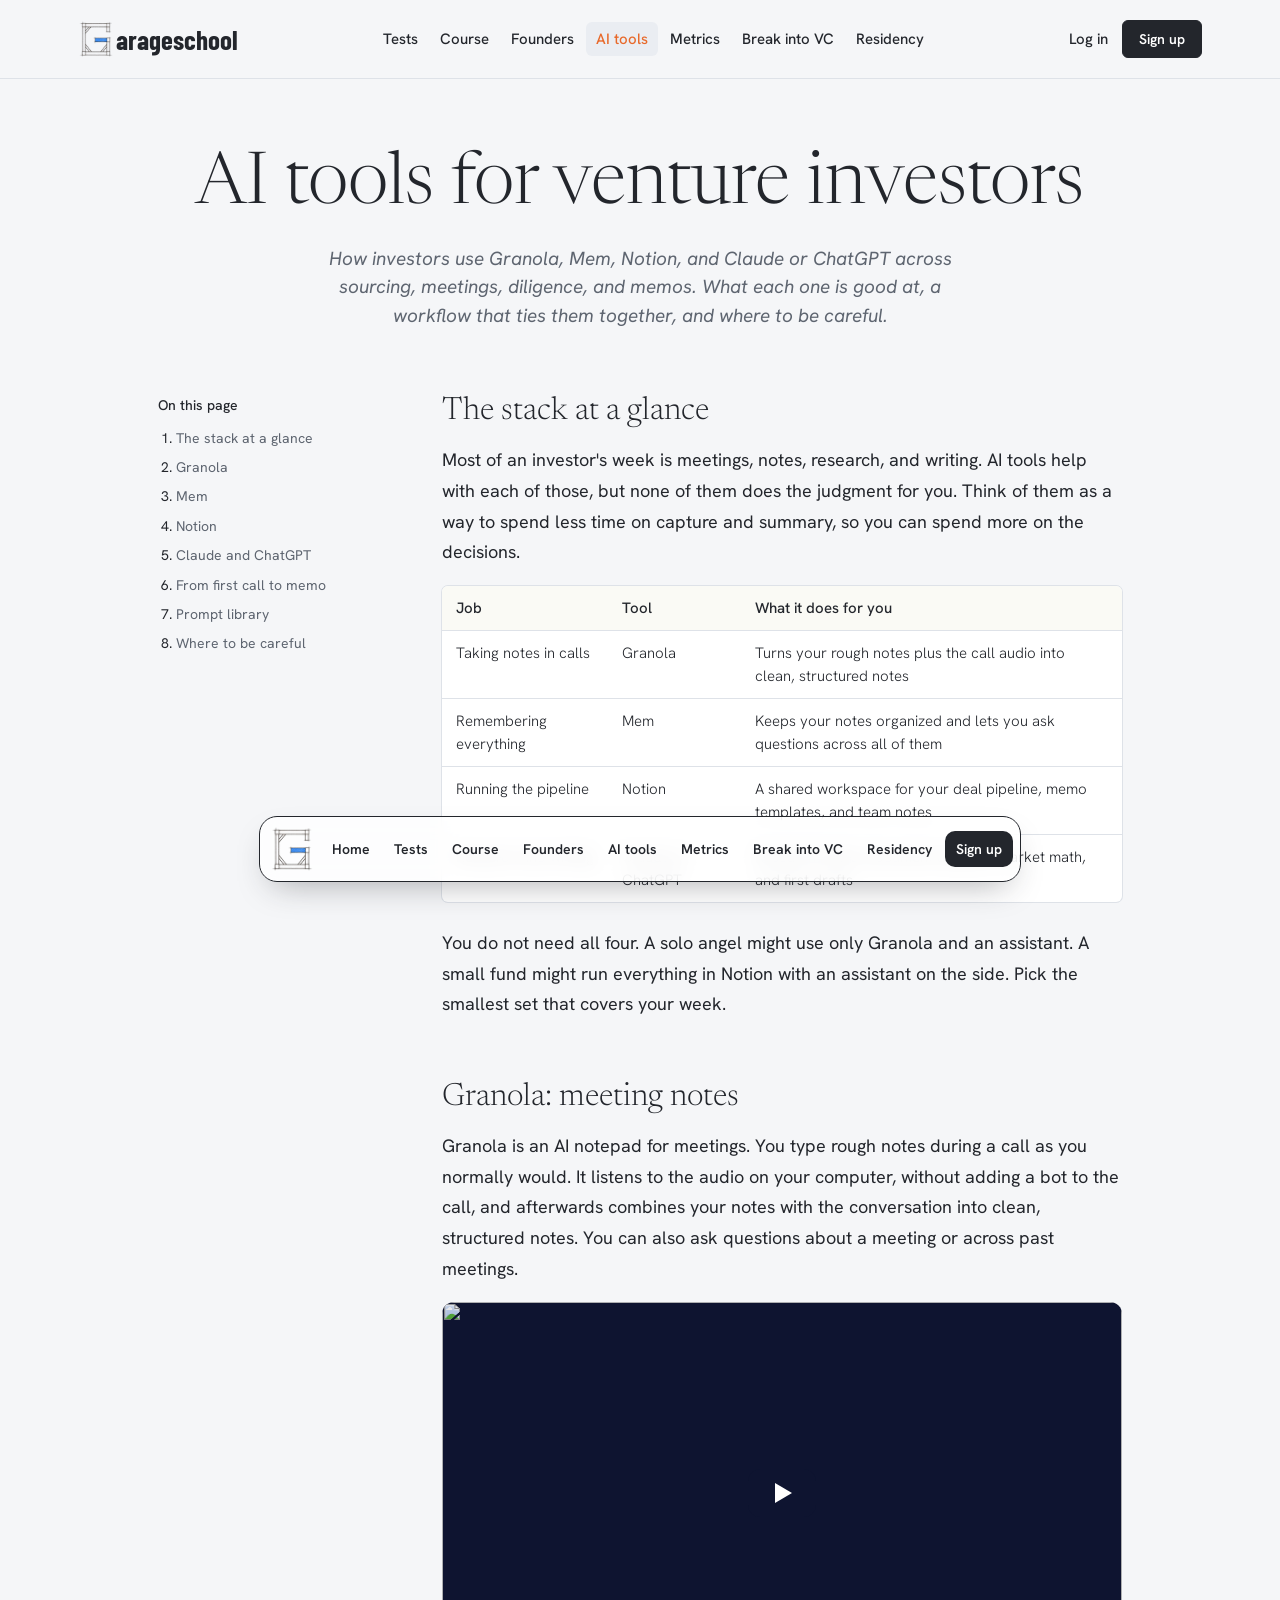
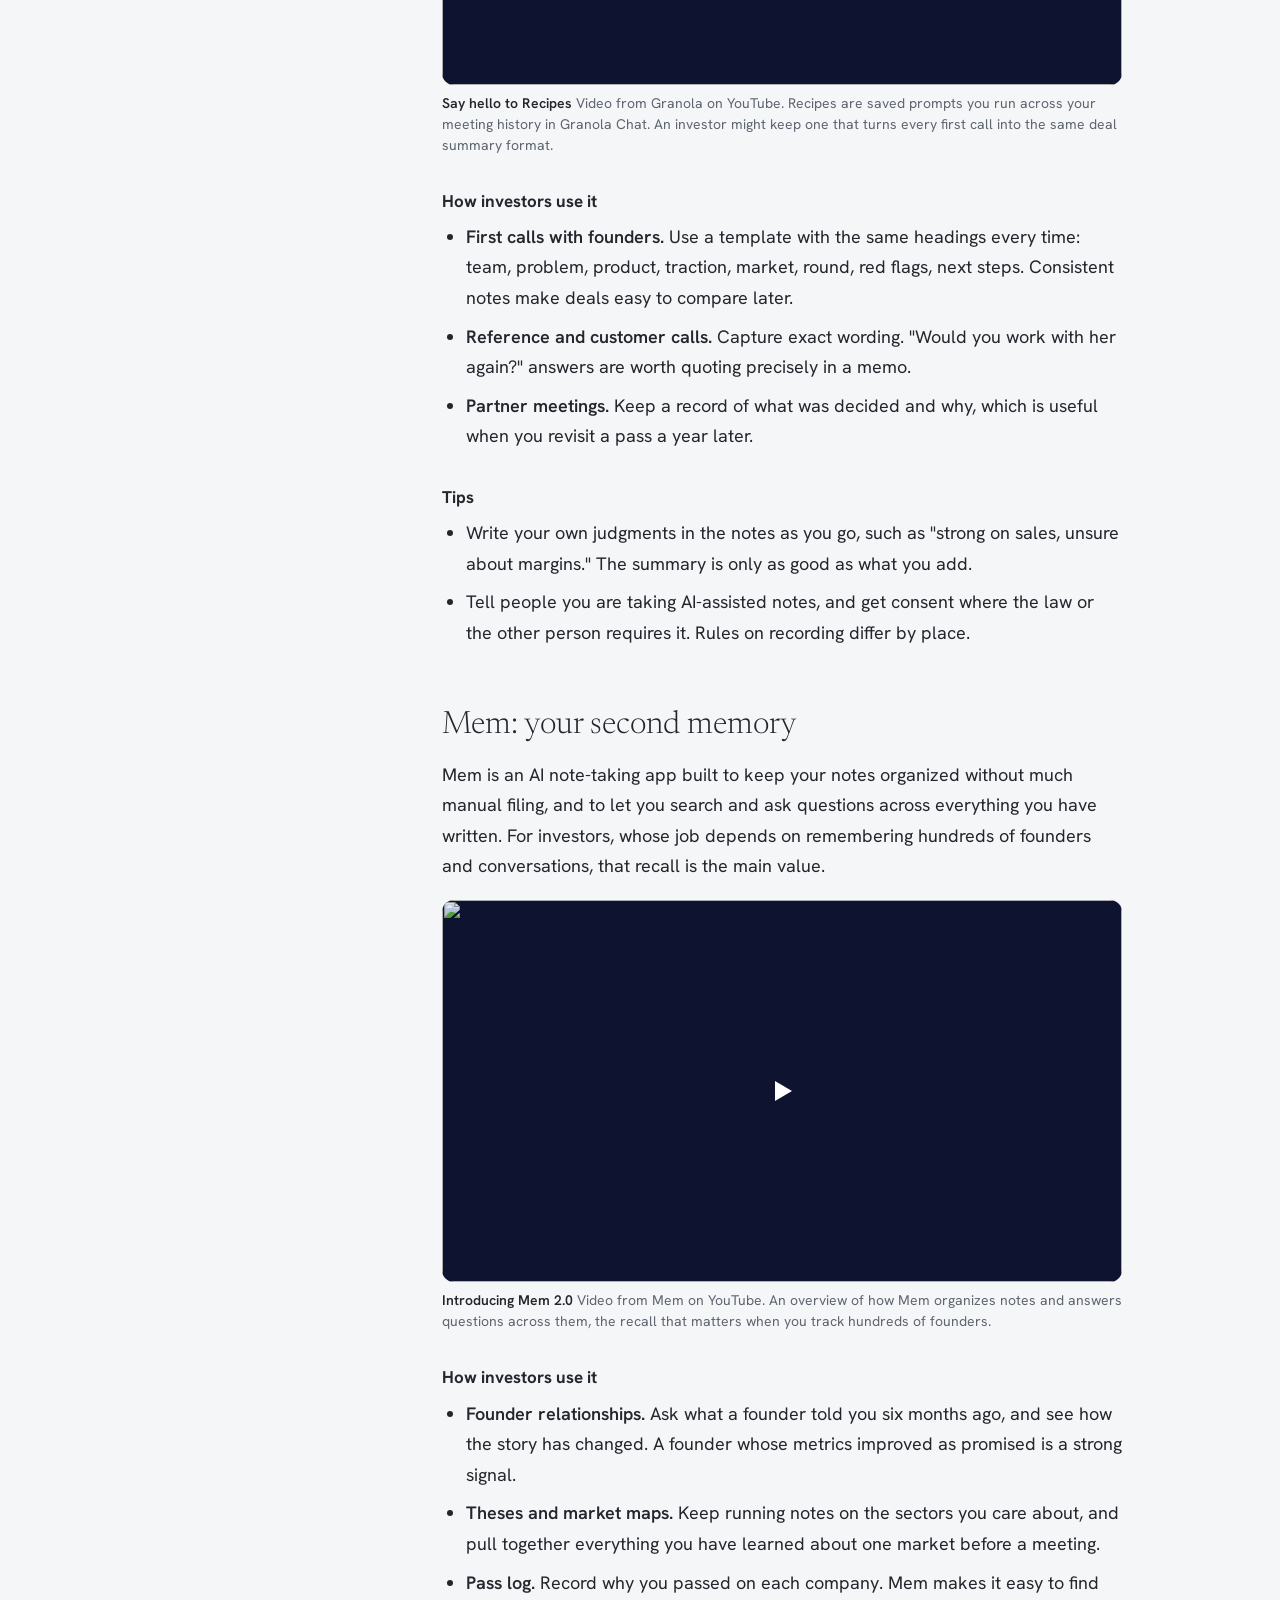
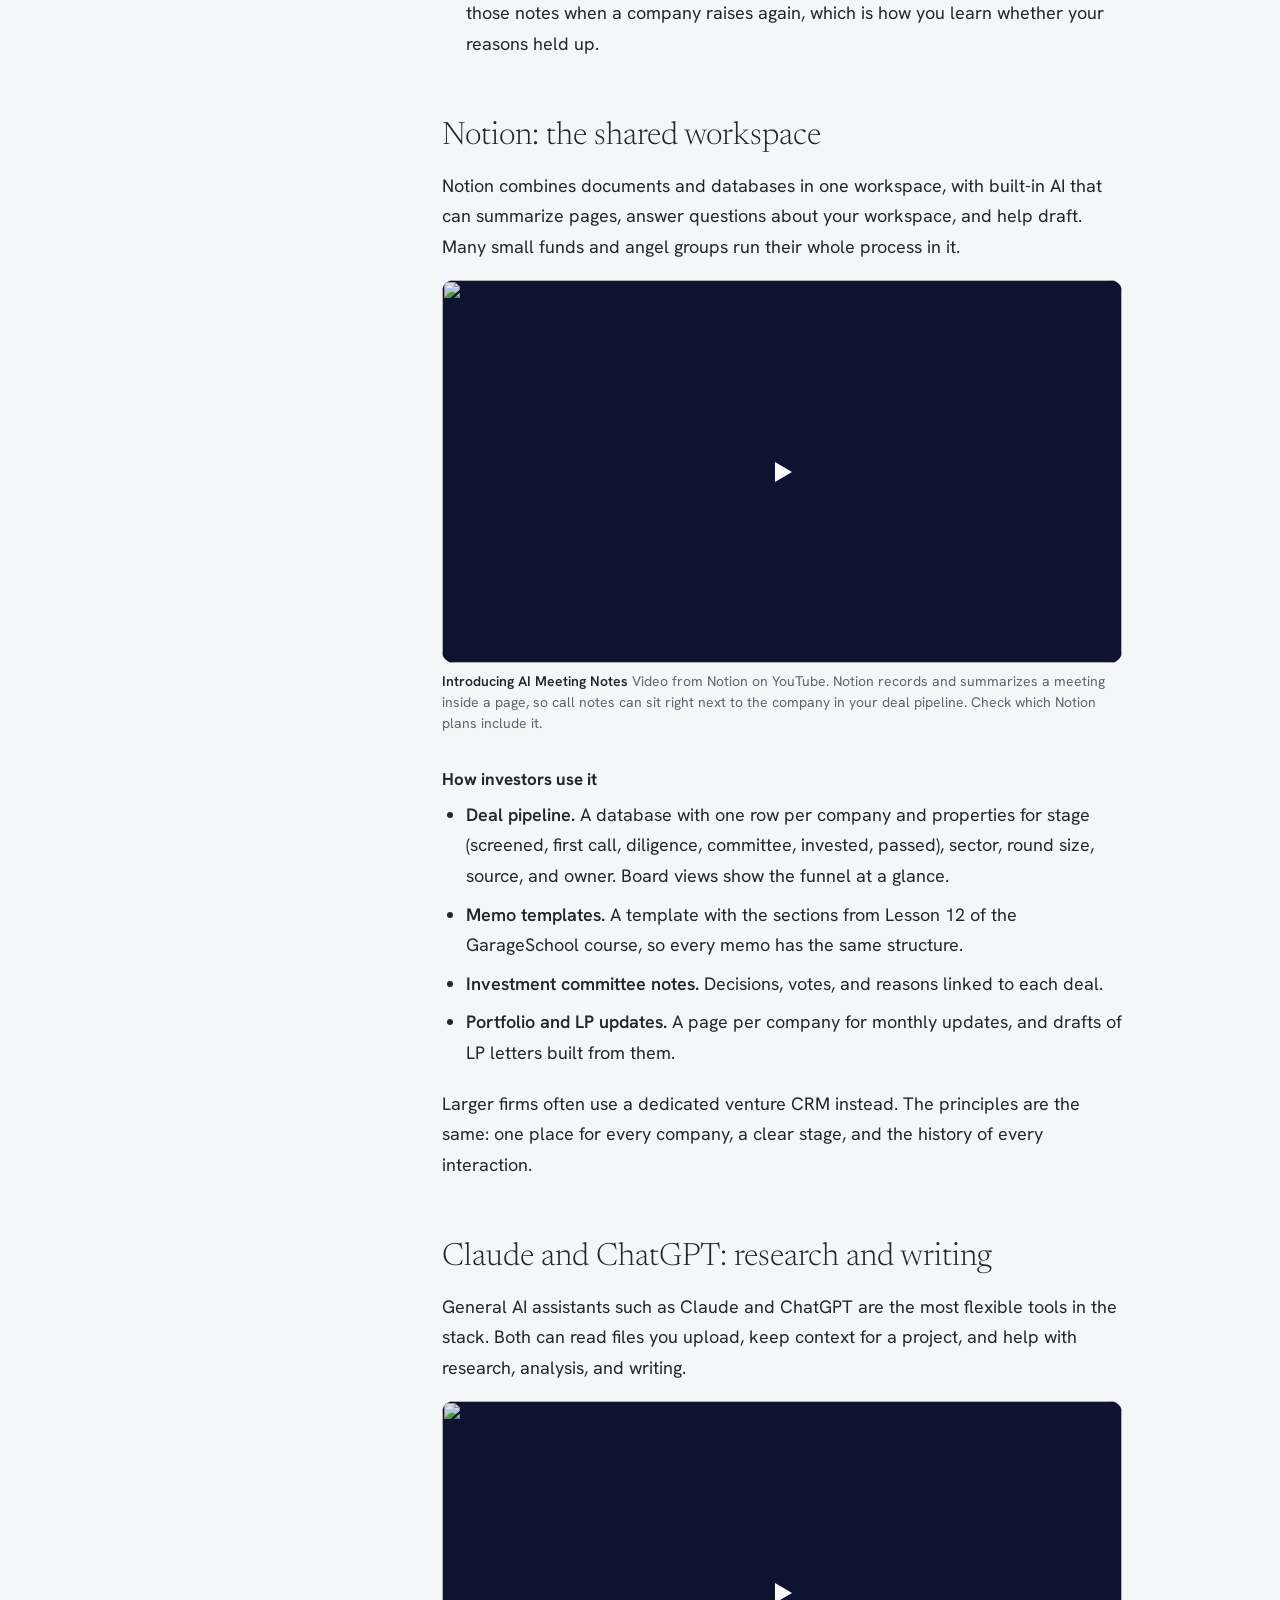
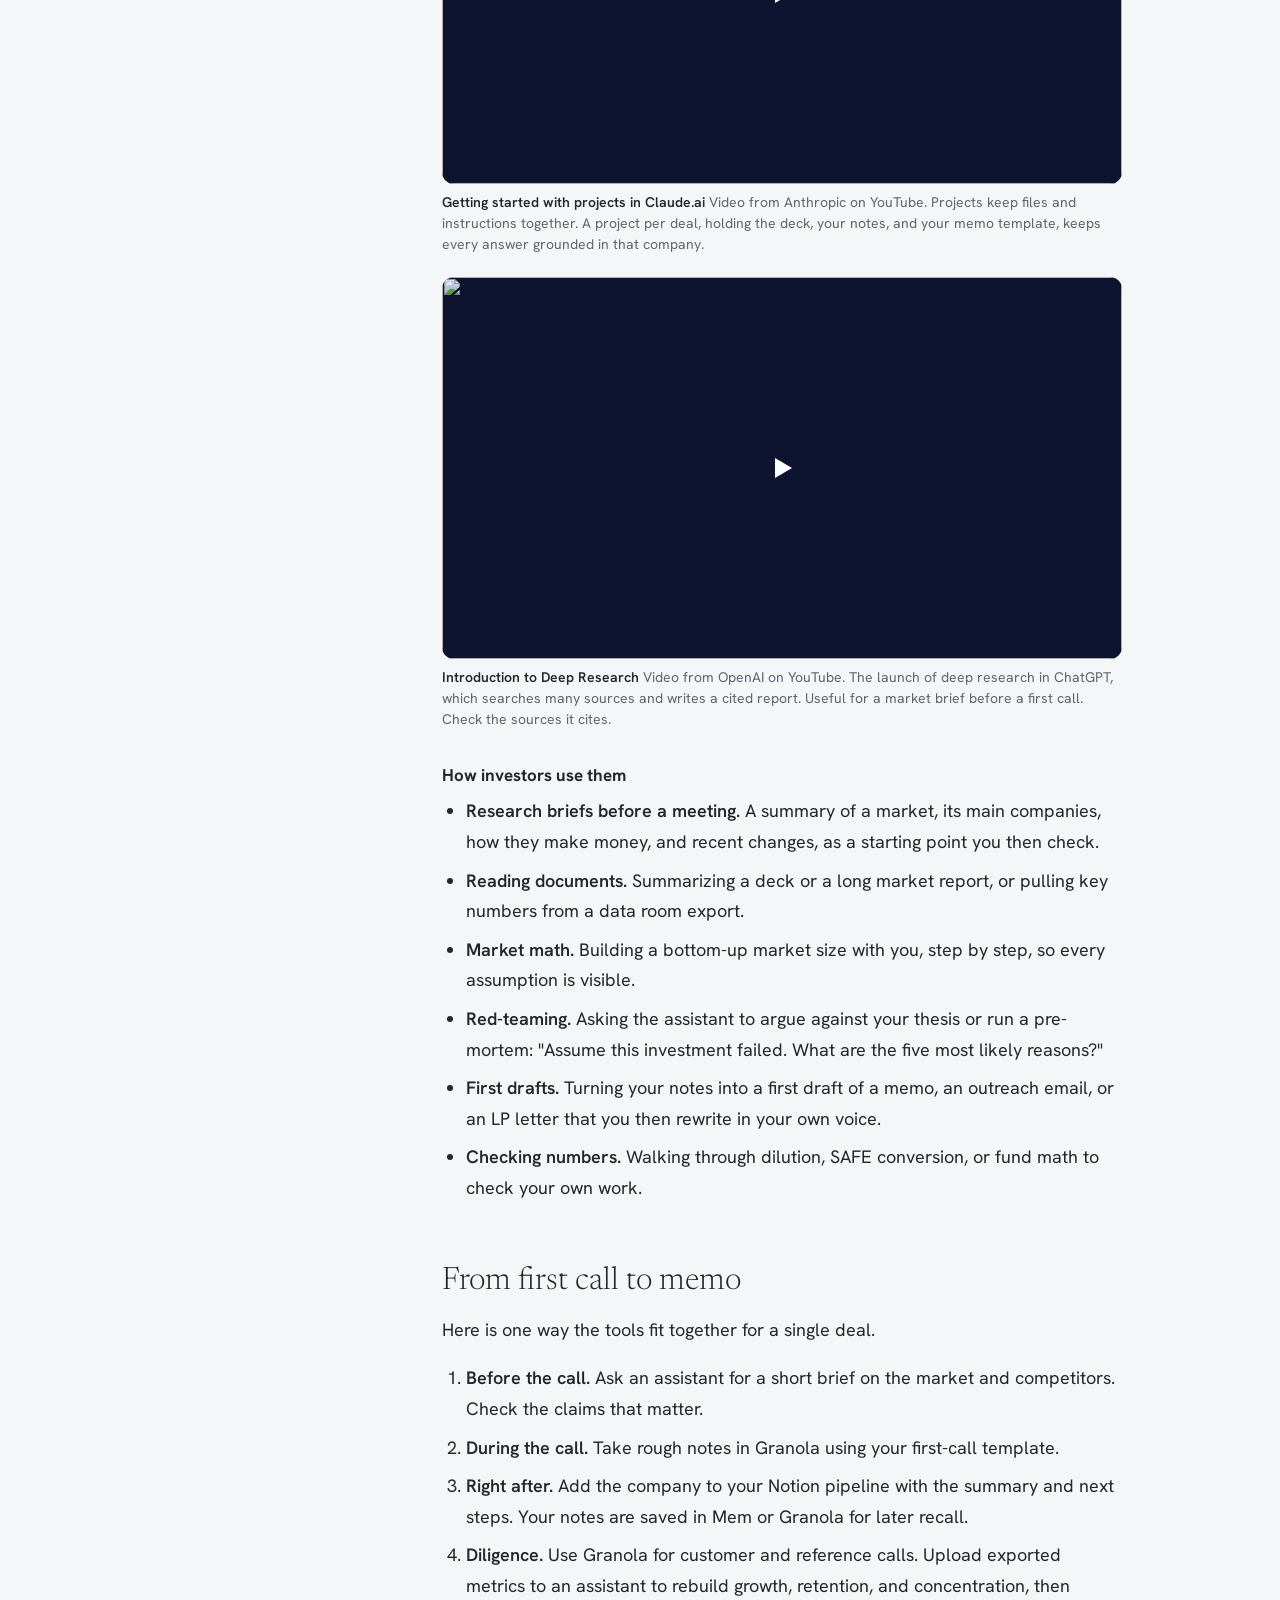
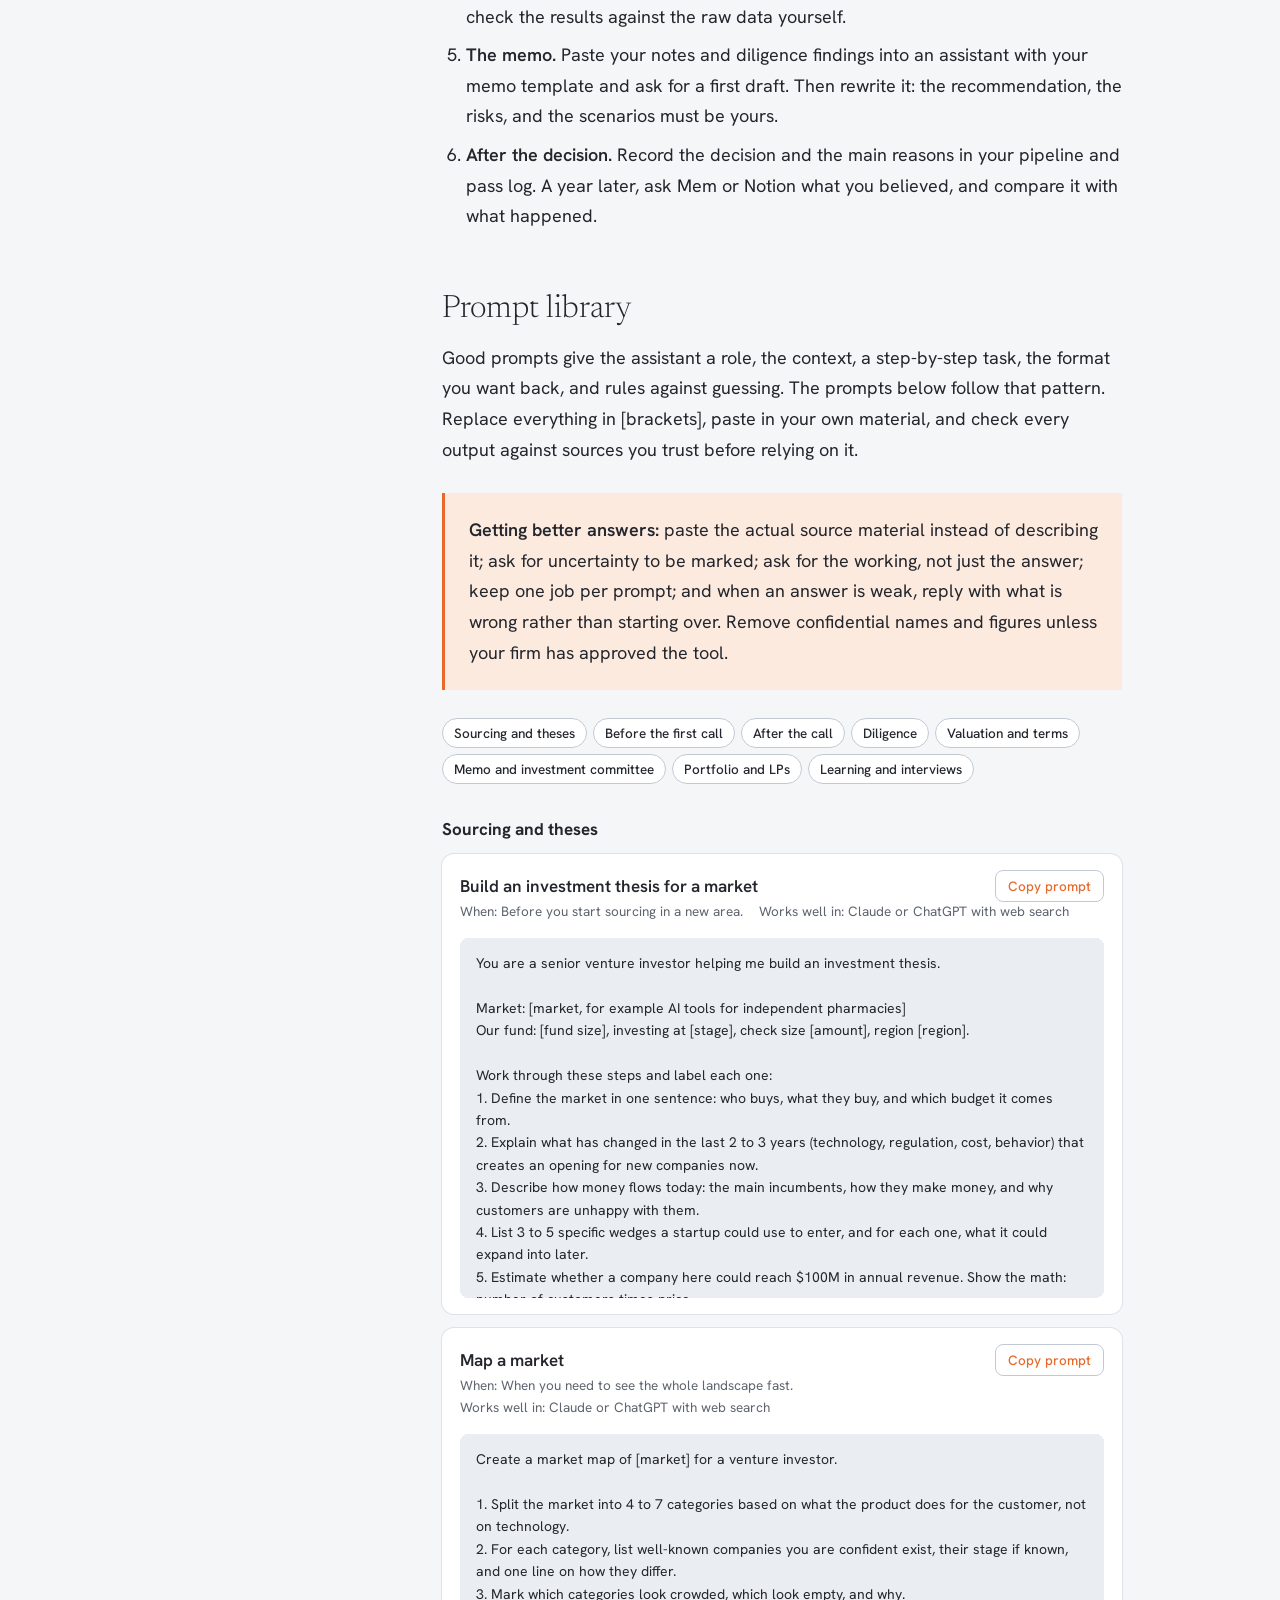
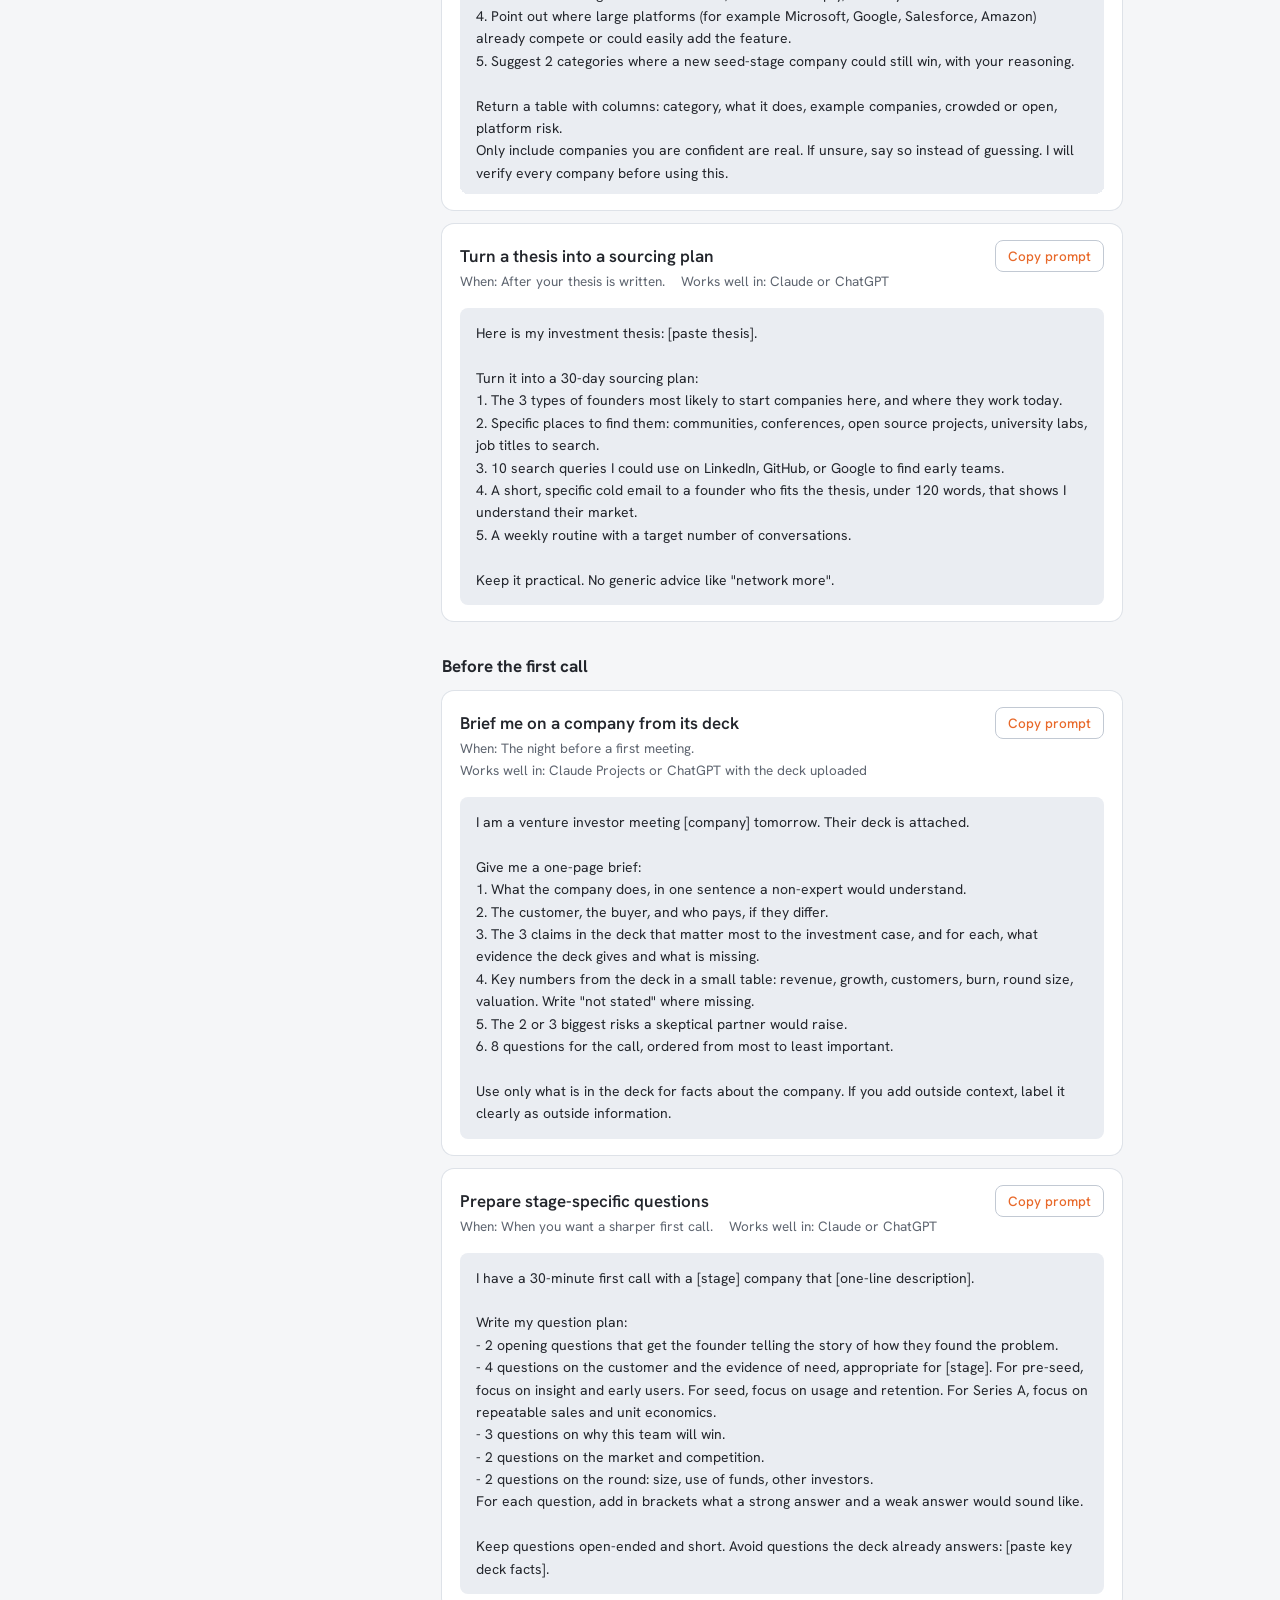
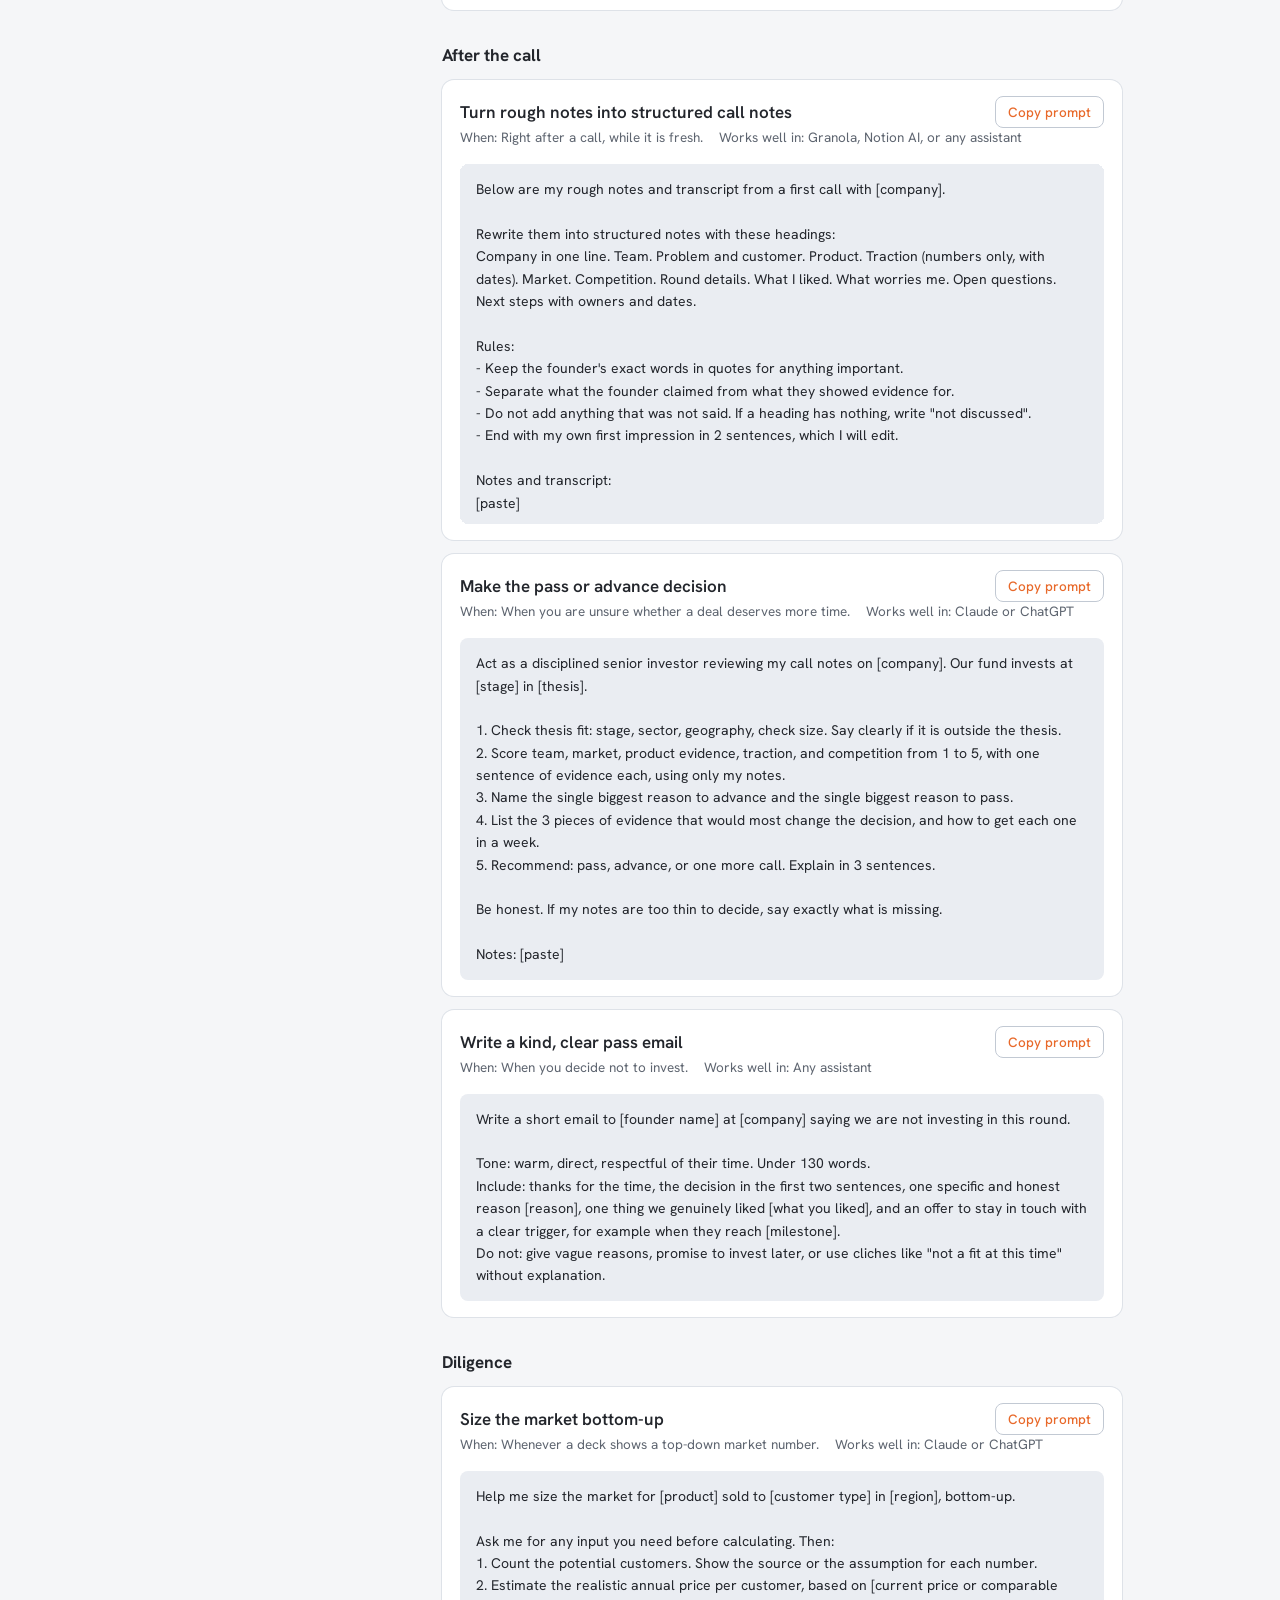
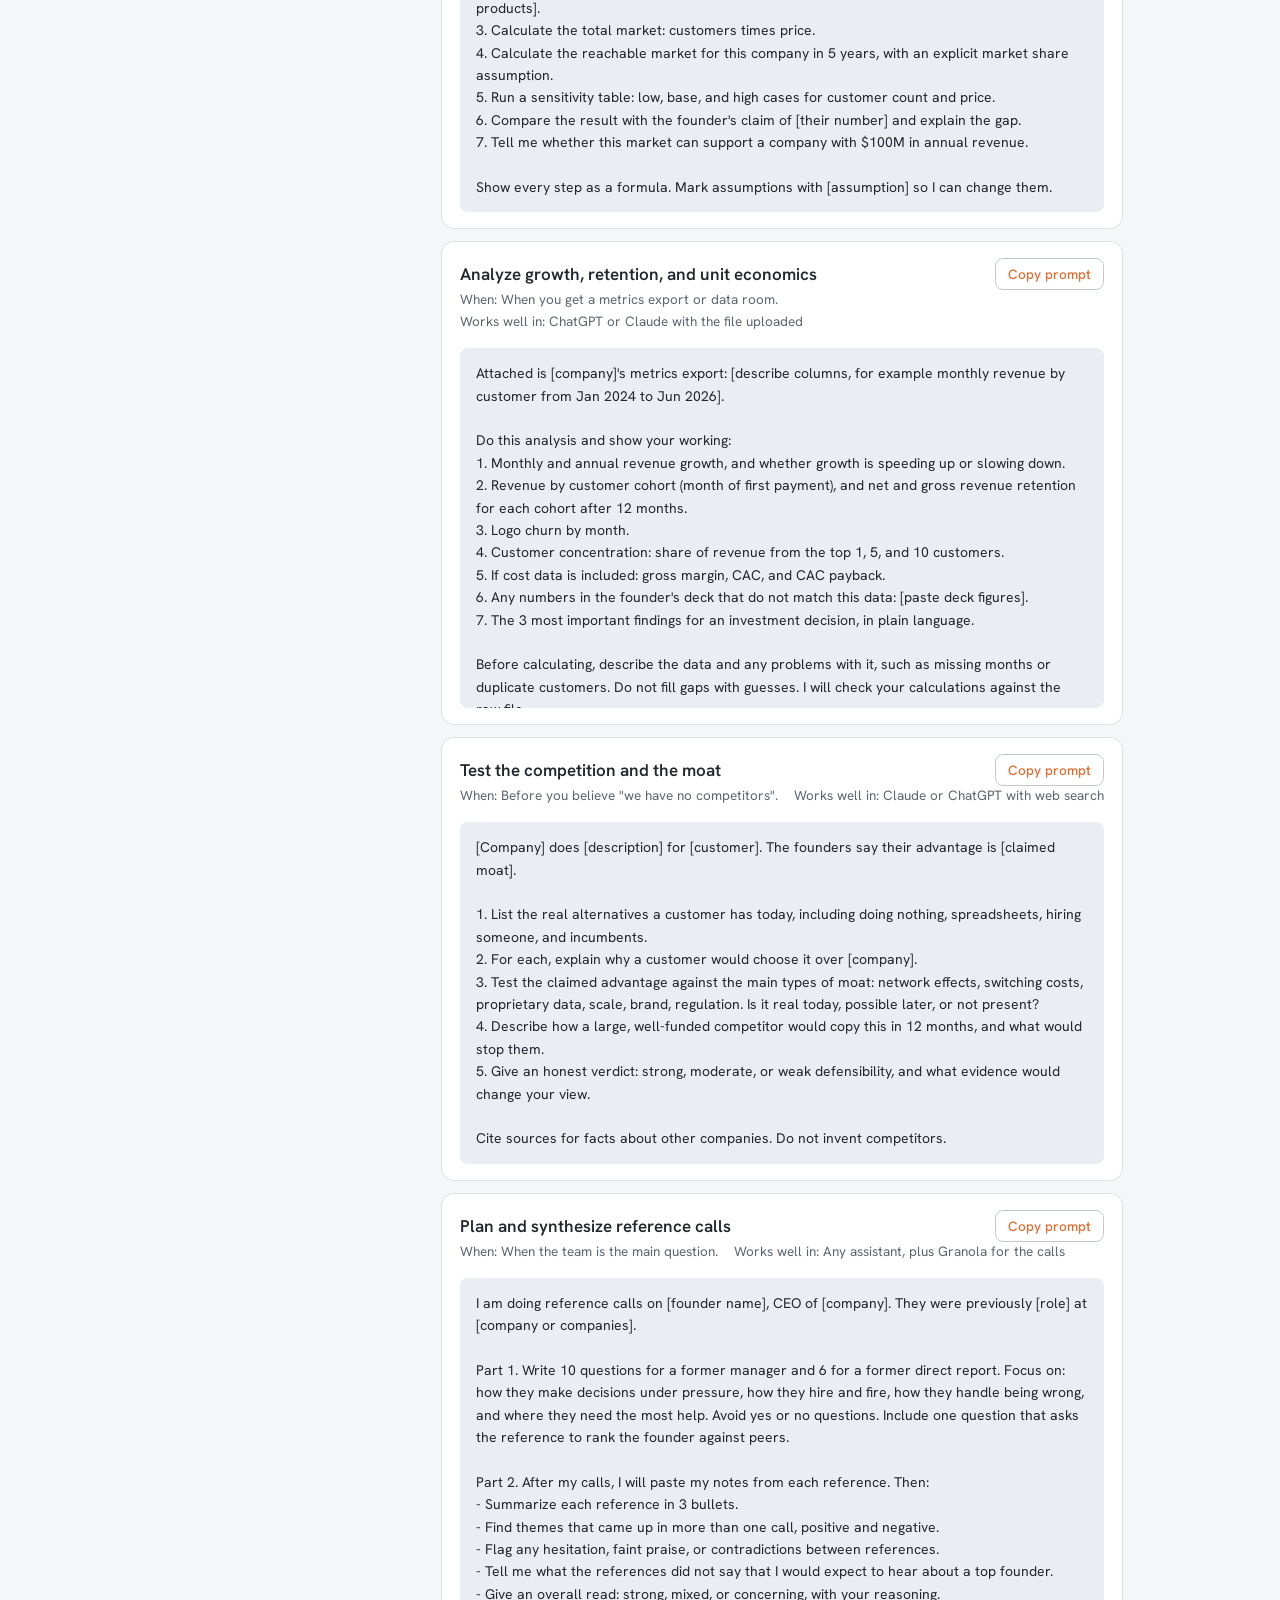
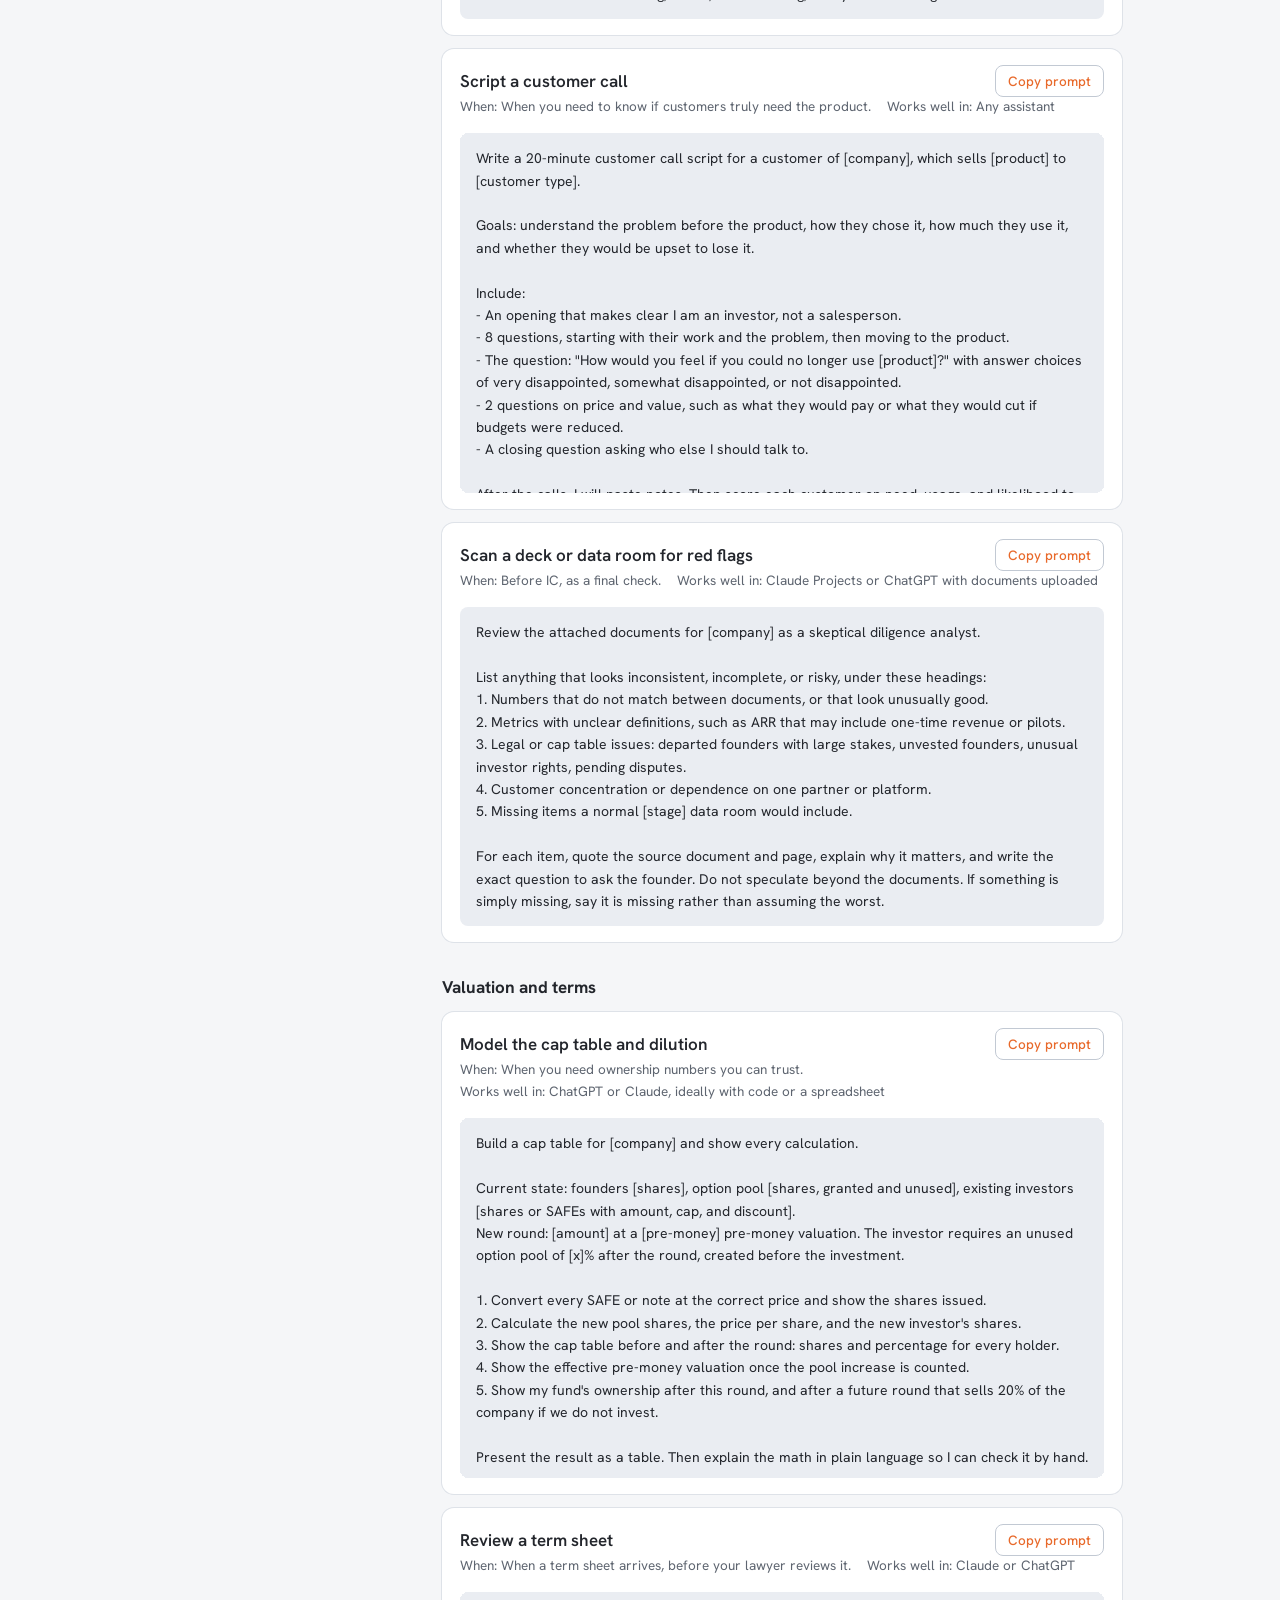
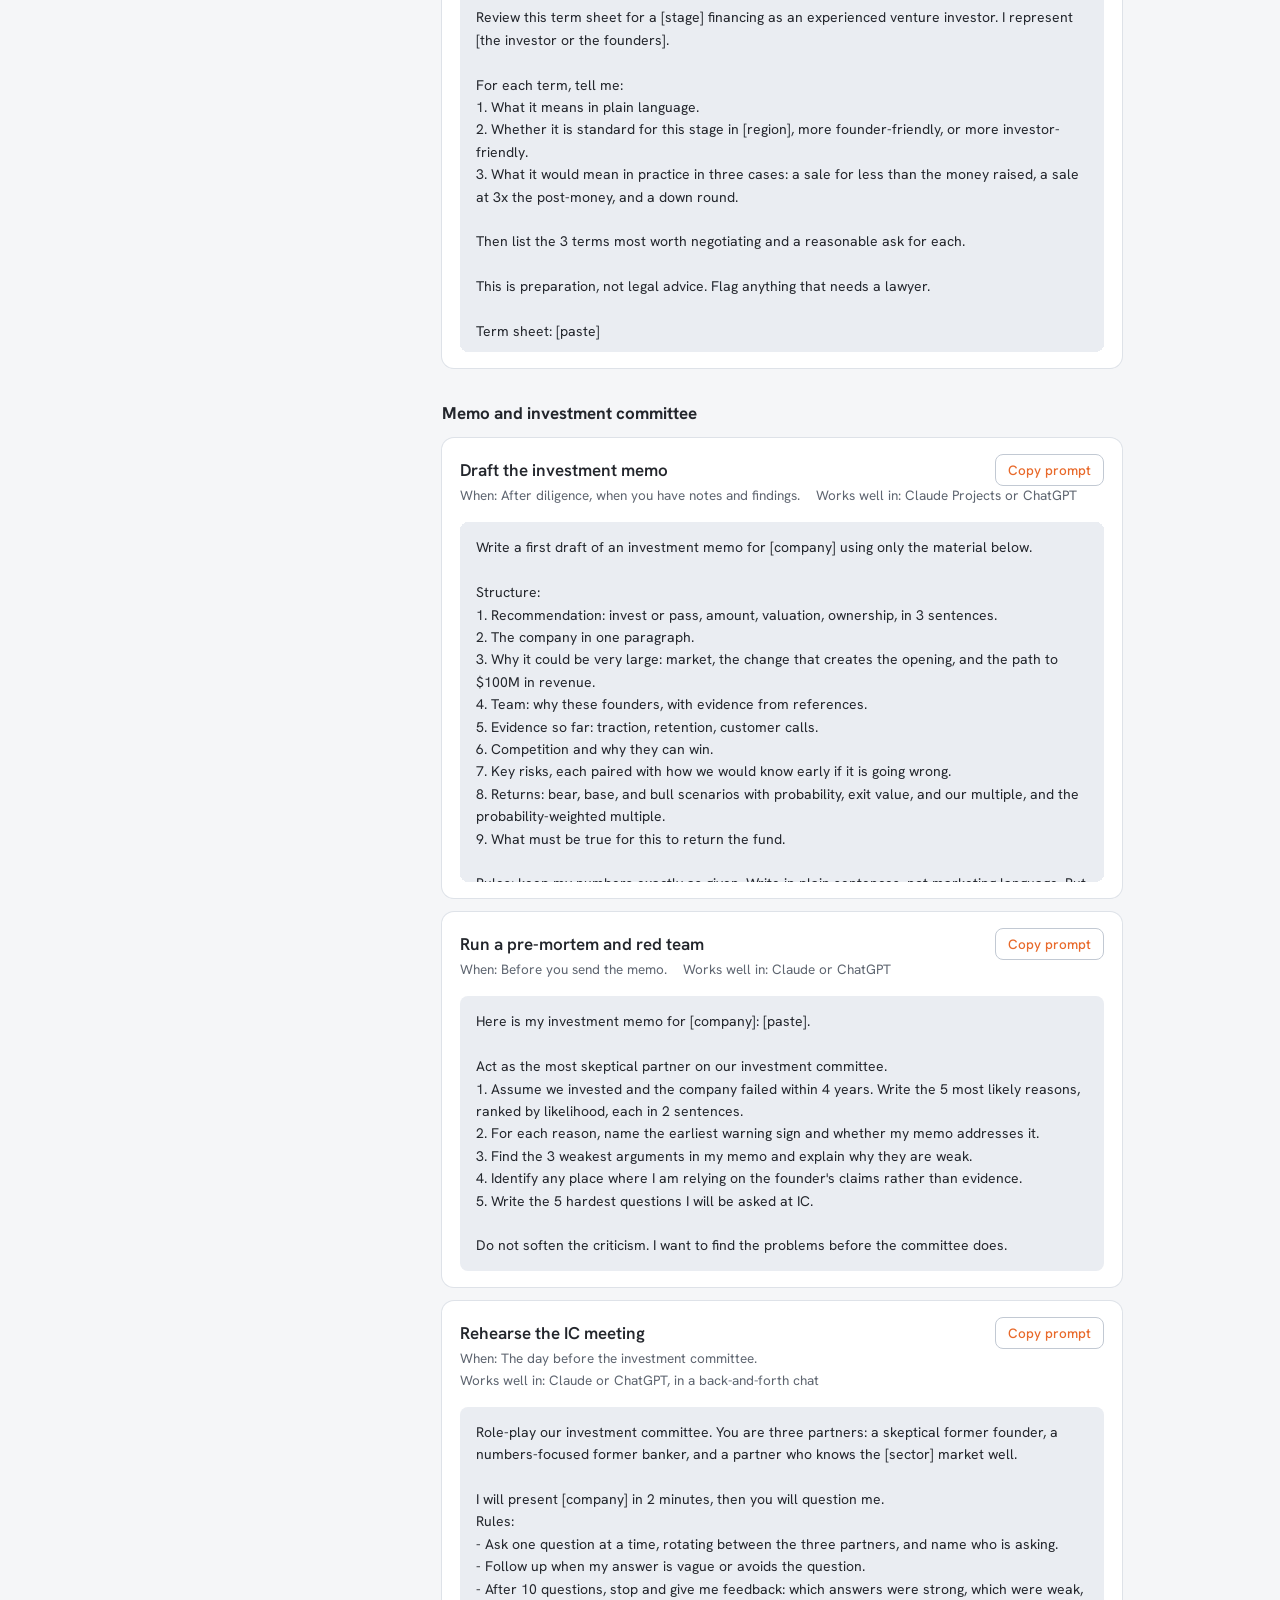
==== commit aab22769: "Light serif headlines, orange accent, dock always visible Co-Authored-By: Claude Opus 5.5 <noreply@a" ====
--- a/ai-tools.html
+++ b/ai-tools.html
@@ -9,7 +9,7 @@
 <link rel="icon" type="image/png" href="assets/img/favicon.png">
 <link rel="preconnect" href="https://fonts.googleapis.com">
 <link rel="preconnect" href="https://fonts.gstatic.com" crossorigin>
-<link rel="stylesheet" href="https://fonts.googleapis.com/css2?family=Barlow:ital,wght@0,400;0,500;0,600;0,700;1,400;1,500&family=Barlow+Condensed:wght@500;600;700;800&display=swap">
+<link rel="stylesheet" href="https://fonts.googleapis.com/css2?family=Newsreader:ital,opsz,wght@0,6..72,300..500;1,6..72,300..400&family=Hanken+Grotesk:ital,wght@0,400..700;1,400..500&family=Barlow+Condensed:wght@700&display=swap">
 <link rel="stylesheet" href="assets/css/garage.css">
 <script src="assets/js/site.js" defer></script>
 </head>
--- a/assets/css/garage.css
+++ b/assets/css/garage.css
@@ -877,14 +877,14 @@
   --faint: #929AA6;
   --line: #DEE2E8;
   --line-strong: #C2C9D3;
-  --blue: #2E6BE6;
-  --blue-dark: #2256C4;
-  --blue-soft: #E3EBFB;
-  --grid: rgba(46, 107, 230, .08);
-  --display: "Barlow Condensed", "Arial Narrow", ui-sans-serif, sans-serif;
+  --blue: #E8692A;
+  --blue-dark: #C4531A;
+  --blue-soft: #FDEADF;
+  --grid: rgba(232, 105, 42, .07);
+  --display: Newsreader, Georgia, serif;
   --serif: var(--display);
-  --sans: Barlow, ui-sans-serif, system-ui, "Segoe UI", sans-serif;
-  --read: Barlow, ui-sans-serif, system-ui, sans-serif;
+  --sans: "Hanken Grotesk", ui-sans-serif, system-ui, "Segoe UI", sans-serif;
+  --read: "Hanken Grotesk", ui-sans-serif, system-ui, sans-serif;
   --radius: 6px;
 }
 body { line-height: 1.6; }
@@ -893,18 +893,18 @@
 
 /* Logo: the drawn G, then the rest of the word in Barlow Condensed */
 .brand-mark { width: 36px; height: 36px; margin-right: 1px; }
-.logo { gap: 1px; align-items: center; font: 700 27px/1 var(--display); letter-spacing: 0; }
+.logo { gap: 1px; align-items: center; font: 700 27px/1 "Barlow Condensed", "Arial Narrow", sans-serif; letter-spacing: 0; }
 
 /* Buttons: graphite, sentence case */
 .btn { border-radius: 6px; border-width: 1.5px; font: 600 15px/1 var(--sans); min-height: 44px; padding: 0 20px; gap: 10px; }
 .btn-primary { background: var(--ink); border-color: var(--ink); color: #fff; }
-.btn-primary:hover { background: var(--blue); border-color: var(--blue); color: #fff; }
+.btn-primary:hover { background: var(--blue); border-color: var(--blue); color: var(--ink); }
 .btn-secondary { background: transparent; border-color: var(--ink); color: var(--ink); }
 .btn-secondary:hover { background: var(--ink); border-color: var(--ink); color: #fff; }
 .btn-lg { min-height: 50px; padding: 0 22px; font-size: 16px; }
 .btn-sm { min-height: 36px; padding: 0 14px; font-size: 14px; }
 .btn .arrow { width: 20px; height: 11px; flex: none; }
-.text-link { font: 600 15px var(--sans); color: var(--blue); text-underline-offset: 4px; }
+.text-link { font: 600 15px var(--sans); color: var(--blue-dark); text-underline-offset: 4px; }
 
 /* Header: one quiet row that scrolls away; the dock takes over */
 .site-head { position: relative; background: transparent; border-bottom: 1px solid var(--line); }
@@ -916,20 +916,20 @@
 .nav-right { gap: 14px; }
 .nav-right .login { font: 500 15px var(--sans); }
 
-/* The dock: only the drawn G, bottom center. Hover or tap it for the menu. */
+/* The dock: always at the bottom. Full at the top of the page; once you scroll, only the drawn G until you hover or tap it. */
+body { padding-bottom: 96px; }
 .dock { position: fixed; left: 0; right: 0; margin: 0 auto; width: max-content; bottom: 18px; z-index: 60; display: flex; align-items: center; padding: 7px; background: rgba(255, 255, 255, .94);
         border: 1.5px solid var(--ink); border-radius: 18px; box-shadow: 0 14px 34px -14px rgba(35, 38, 44, .4);
-        transform: translateY(160%); transition: transform .4s cubic-bezier(.2, .9, .25, 1); max-width: calc(100vw - 24px); }
+         transition: transform .4s cubic-bezier(.2, .9, .25, 1); max-width: calc(100vw - 24px); }
 @supports (backdrop-filter: blur(1px)) { .dock { backdrop-filter: blur(10px); background: rgba(255, 255, 255, .8); } }
-.dock.show { transform: none; }
 .dock-g { flex: none; width: 50px; height: 50px; display: grid; place-items: center; padding: 0; border: 0; background: none; border-radius: 12px; cursor: pointer; transition: transform .18s; transform-origin: bottom center; }
 .dock-g img { width: 44px; height: 44px; }
 .dock-links { display: flex; align-items: center; gap: 2px; max-width: 0; overflow: hidden; opacity: 0; transition: max-width .4s, opacity .2s, margin .4s; }
-.dock.open .dock-links { max-width: 1000px; opacity: 1; margin-left: 4px; overflow-x: auto; scrollbar-width: none; }
+.dock:not(.mini) .dock-links, .dock.open .dock-links { max-width: 1000px; opacity: 1; margin-left: 4px; overflow-x: auto; scrollbar-width: none; }
 .dock-links a { flex: none; padding: 9px 11px; border-radius: 10px; font: 600 14px var(--sans); color: var(--ink); text-decoration: none; white-space: nowrap; transform-origin: bottom center; transition: transform .15s, background .15s; }
 .dock-links a:hover { background: var(--bg-2); color: var(--ink); }
 .dock-links .dock-cta { background: var(--ink); color: #fff; }
-.dock-links .dock-cta:hover { background: var(--blue); color: #fff; }
+.dock-links .dock-cta:hover { background: var(--blue); color: var(--ink); }
 @media (hover: hover) {
   .dock:hover .dock-links, .dock:focus-within .dock-links { max-width: 1000px; opacity: 1; margin-left: 4px; }
   .dock-g:hover { transform: scale(1.12) translateY(-3px); }
@@ -938,11 +938,11 @@
 }
 
 /* Moving banner */
-.marquee { display: block; overflow: hidden; background: var(--blue); color: #fff; text-decoration: none; white-space: nowrap; font: 500 15px var(--sans); }
-.marquee:hover { color: #fff; }
+.marquee { display: block; overflow: hidden; background: var(--blue); color: var(--ink); text-decoration: none; white-space: nowrap; font: 500 15px var(--sans); }
+.marquee:hover { color: var(--ink); }
 .mq-track { display: inline-flex; animation: mq 34s linear infinite; }
 .mq-item { display: inline-flex; align-items: center; gap: 12px; padding: 10px 56px 10px 0; }
-.marquee .res-tag { background: #fff; color: var(--blue); border-radius: 3px; font-size: 12.5px; font-weight: 700; padding: 2px 8px; }
+.marquee .res-tag { background: var(--ink); color: #fff; border-radius: 3px; font-size: 12.5px; font-weight: 700; padding: 2px 8px; }
 @keyframes mq { from { transform: translateX(0); } to { transform: translateX(-100%); } }
 @media (prefers-reduced-motion: reduce) { .mq-track + .mq-track { display: none; } .mq-track { animation: none !important; } }
 
@@ -976,13 +976,13 @@
 /* Type */
 .hero { padding: 64px 0 80px; text-align: left; border-bottom: 1px solid var(--line); }
 .hero-grid { display: grid; grid-template-columns: minmax(0, 1.1fr) minmax(0, 1fr); gap: 56px; align-items: center; }
-.hero h1 { font: 700 clamp(46px, 6.4vw, 88px)/.96 var(--display); letter-spacing: 0; max-width: none; margin: 0; }
+.hero h1 { font: 300 clamp(46px, 6vw, 80px)/1.06 var(--display); letter-spacing: 0; max-width: none; margin: 0; }
 .hero .lede { font: 400 19px/1.6 var(--read); color: var(--ink); max-width: 31em; margin: 26px 0 0; }
 .hero .hero-actions { justify-content: flex-start; margin-top: 32px; }
 .hero-note { font: italic 400 15px var(--read); color: var(--muted); margin-top: 16px; }
 .hero-art { margin: 0; }
 .hero-art figcaption { font: italic 400 14px var(--read); color: var(--muted); margin-top: 6px; }
-.block-title, .ex-head h2 { font: 700 clamp(32px, 3.8vw, 50px)/1.02 var(--display); letter-spacing: 0; }
+.block-title, .ex-head h2 { font: 300 clamp(32px, 3.8vw, 50px)/1.02 var(--display); letter-spacing: 0; }
 .block-sub, .ex-head p { font: 400 18px/1.6 var(--read); color: var(--muted); max-width: 36em; }
 .block-sub { margin-top: 16px; }
 
@@ -992,7 +992,7 @@
 .offers { display: grid; border-top: 1.5px solid var(--ink); }
 .offer { display: grid; grid-template-columns: 140px minmax(0, 1fr); grid-template-rows: auto auto 1fr auto; column-gap: 26px; padding: 26px 0; border-bottom: 1px solid var(--line-strong); }
 .offer-art { grid-row: 1 / -1; padding-top: 4px; }
-.offers h3 { font: 700 30px/1.05 var(--display); letter-spacing: 0; }
+.offers h3 { font: 300 30px/1.05 var(--display); letter-spacing: 0; }
 .offers .meta { font: italic 400 15px var(--read); color: var(--muted); margin: 6px 0 8px; }
 .offers p { color: var(--muted); }
 .offers .text-link { display: inline-block; margin-top: 10px; }
@@ -1003,10 +1003,10 @@
 .ex-head p { margin-top: 14px; }
 .ex-grid { gap: 40px; }
 .dots-title { font: italic 400 15px var(--read); }
-.deal-top h3 { font: 700 34px/1.05 var(--display); letter-spacing: 0; }
+.deal-top h3 { font: 300 34px/1.05 var(--display); letter-spacing: 0; }
 .deal-top .pitch, .deal-bottom .outcome { font-family: var(--read); }
 .deal-bottom { background: var(--bg-2); border-top: 1px solid var(--line-strong); }
-.deal-bottom .big { font: 700 60px/1 var(--display); }
+.deal-bottom .big { font: 300 60px/1 var(--display); }
 .ex-caption { text-align: left; font: italic 400 14px var(--read); }
 
 /* Tracks */
@@ -1015,7 +1015,7 @@
 .trk-row { display: grid; grid-template-columns: 200px minmax(0, 1fr) 170px 22px; gap: 28px; align-items: center; padding: 28px 0; border-bottom: 1px solid var(--line-strong); color: var(--ink); text-decoration: none; }
 .trk-row:hover { color: var(--blue); }
 .trk-row:hover .tr-desc { color: var(--ink); }
-.tr-name { font: 700 38px/1 var(--display); letter-spacing: 0; }
+.tr-name { font: 300 38px/1 var(--display); letter-spacing: 0; }
 .tr-desc { color: var(--muted); }
 .tr-meta { font: italic 400 15px var(--read); color: var(--muted); }
 
@@ -1024,20 +1024,20 @@
 .learn-grid { display: grid; grid-template-columns: minmax(0, 1fr) minmax(0, 1.1fr); gap: 72px; align-items: start; }
 .learn-nav { position: sticky; top: 48px; }
 .learn-nav ol { list-style: none; padding: 0; margin: 0; display: grid; gap: 4px; }
-.learn-nav a { font: 700 clamp(26px, 2.8vw, 38px)/1.2 var(--display); letter-spacing: 0; color: var(--ink); opacity: .28; text-decoration: none; transition: opacity .2s; }
+.learn-nav a { font: 300 clamp(26px, 2.8vw, 38px)/1.2 var(--display); letter-spacing: 0; color: var(--ink); opacity: .28; text-decoration: none; transition: opacity .2s; }
 .learn-nav a.active, .learn-nav a:hover { opacity: 1; color: var(--ink); }
 .learn-nav a.active { text-decoration: underline 3px var(--blue); text-underline-offset: 6px; }
 .learn-item { padding-bottom: 104px; }
 .learn-item:last-child { padding-bottom: 0; }
-.learn-item h3 { font: 700 32px/1.1 var(--display); letter-spacing: 0; }
+.learn-item h3 { font: 300 32px/1.1 var(--display); letter-spacing: 0; }
 .learn-item p { margin-top: 12px; max-width: 34em; font: 400 17px/1.65 var(--read); }
 .learn-card { margin: 28px 0 24px; padding: 18px 22px; }
 
 /* Courses */
 .syllabus { padding: 96px 0; }
 .syl-list li { border-top-color: var(--line-strong); }
-.syl-list .n { font: 700 30px/1 var(--display); color: var(--blue); }
-.syl-list h3 { font: 700 23px/1.15 var(--display); letter-spacing: 0; }
+.syl-list .n { font: 300 30px/1 var(--display); color: var(--blue); }
+.syl-list h3 { font: 300 23px/1.15 var(--display); letter-spacing: 0; }
 .syl-list p { font-family: var(--read); }
 .syl-list a:hover h3 { color: var(--blue); }
 
@@ -1045,12 +1045,12 @@
 .for-founders { padding: 80px 0; }
 .watch { padding: 96px 0; }
 .video-card h3 { font: 600 17px/1.3 var(--sans); }
-.read-list h3 { font: 700 24px var(--display); }
+.read-list h3 { font: 300 24px var(--display); }
 .player { border-radius: 0; border: 1.5px solid var(--ink); }
-.player .poster b { font: 700 24px var(--display); }
+.player .poster b { font: 300 24px var(--display); }
 .closing { padding: 24px 0 120px; }
 .closing-box { color: var(--ink); padding: 64px 40px; text-align: center; }
-.closing h2 { font: 700 clamp(36px, 5vw, 64px)/1 var(--display); letter-spacing: 0; }
+.closing h2 { font: 300 clamp(36px, 5vw, 64px)/1 var(--display); letter-spacing: 0; }
 .closing p { color: var(--muted); font-family: var(--read); }
 
 /* Footer */
@@ -1063,24 +1063,24 @@
 .foot-bottom { border-top-color: var(--line-strong); color: var(--muted); }
 
 /* Article pages and the residency */
-.article-head h1 { font: 700 clamp(42px, 5.6vw, 76px)/1 var(--display); letter-spacing: 0; }
+.article-head h1 { font: 300 clamp(42px, 5.6vw, 76px)/1 var(--display); letter-spacing: 0; }
 .article-head p { font-family: var(--read); }
 .prose { font-family: var(--read); font-size: 18px; }
-.prose h2 { font: 700 32px/1.1 var(--display); letter-spacing: 0; }
+.prose h2 { font: 300 32px/1.1 var(--display); letter-spacing: 0; }
 .prose h3 { font-family: var(--sans); font-weight: 700; }
 .callout { background: var(--blue-soft); border-radius: 0; border-left: 3px solid var(--blue); }
-.page-head h1 { font: 700 44px/1.05 var(--display); letter-spacing: 0; }
+.page-head h1 { font: 300 44px/1.05 var(--display); letter-spacing: 0; }
 .res-banner { display: none; }
-.res-hero h1 { font: 800 clamp(72px, 13vw, 184px)/.9 var(--display); letter-spacing: 0; }
-.res-sub { font: 700 clamp(24px, 2.8vw, 34px)/1.15 var(--display); letter-spacing: 0; }
+.res-hero h1 { font: 300 clamp(72px, 13vw, 184px)/.9 var(--display); letter-spacing: 0; }
+.res-sub { font: 300 clamp(24px, 2.8vw, 34px)/1.15 var(--display); letter-spacing: 0; }
 .res-lede { font-family: var(--read); }
 .res-when { margin-top: 18px; font: 600 18px var(--sans); }
 .res-date { display: inline-block; margin-left: 6px; padding: 3px 12px; border: 1.5px dashed var(--blue); color: var(--blue); font: italic 400 17px var(--read); }
 .res-art { max-width: 1000px; margin: 40px auto 0; }
 .res-card { padding: 30px; }
-.res-card h3 { font: 700 32px var(--display); }
+.res-card h3 { font: 300 32px var(--display); }
 .res-notify-box { color: var(--ink); }
-.res-notify-box h2 { font: 700 clamp(30px, 3.4vw, 44px)/1.05 var(--display); }
+.res-notify-box h2 { font: 300 clamp(30px, 3.4vw, 44px)/1.05 var(--display); }
 .res-notify-box p { color: var(--muted); }
 .res-notify-box label { color: var(--ink); }
 .res-notify-box .form-error { color: var(--bad); }
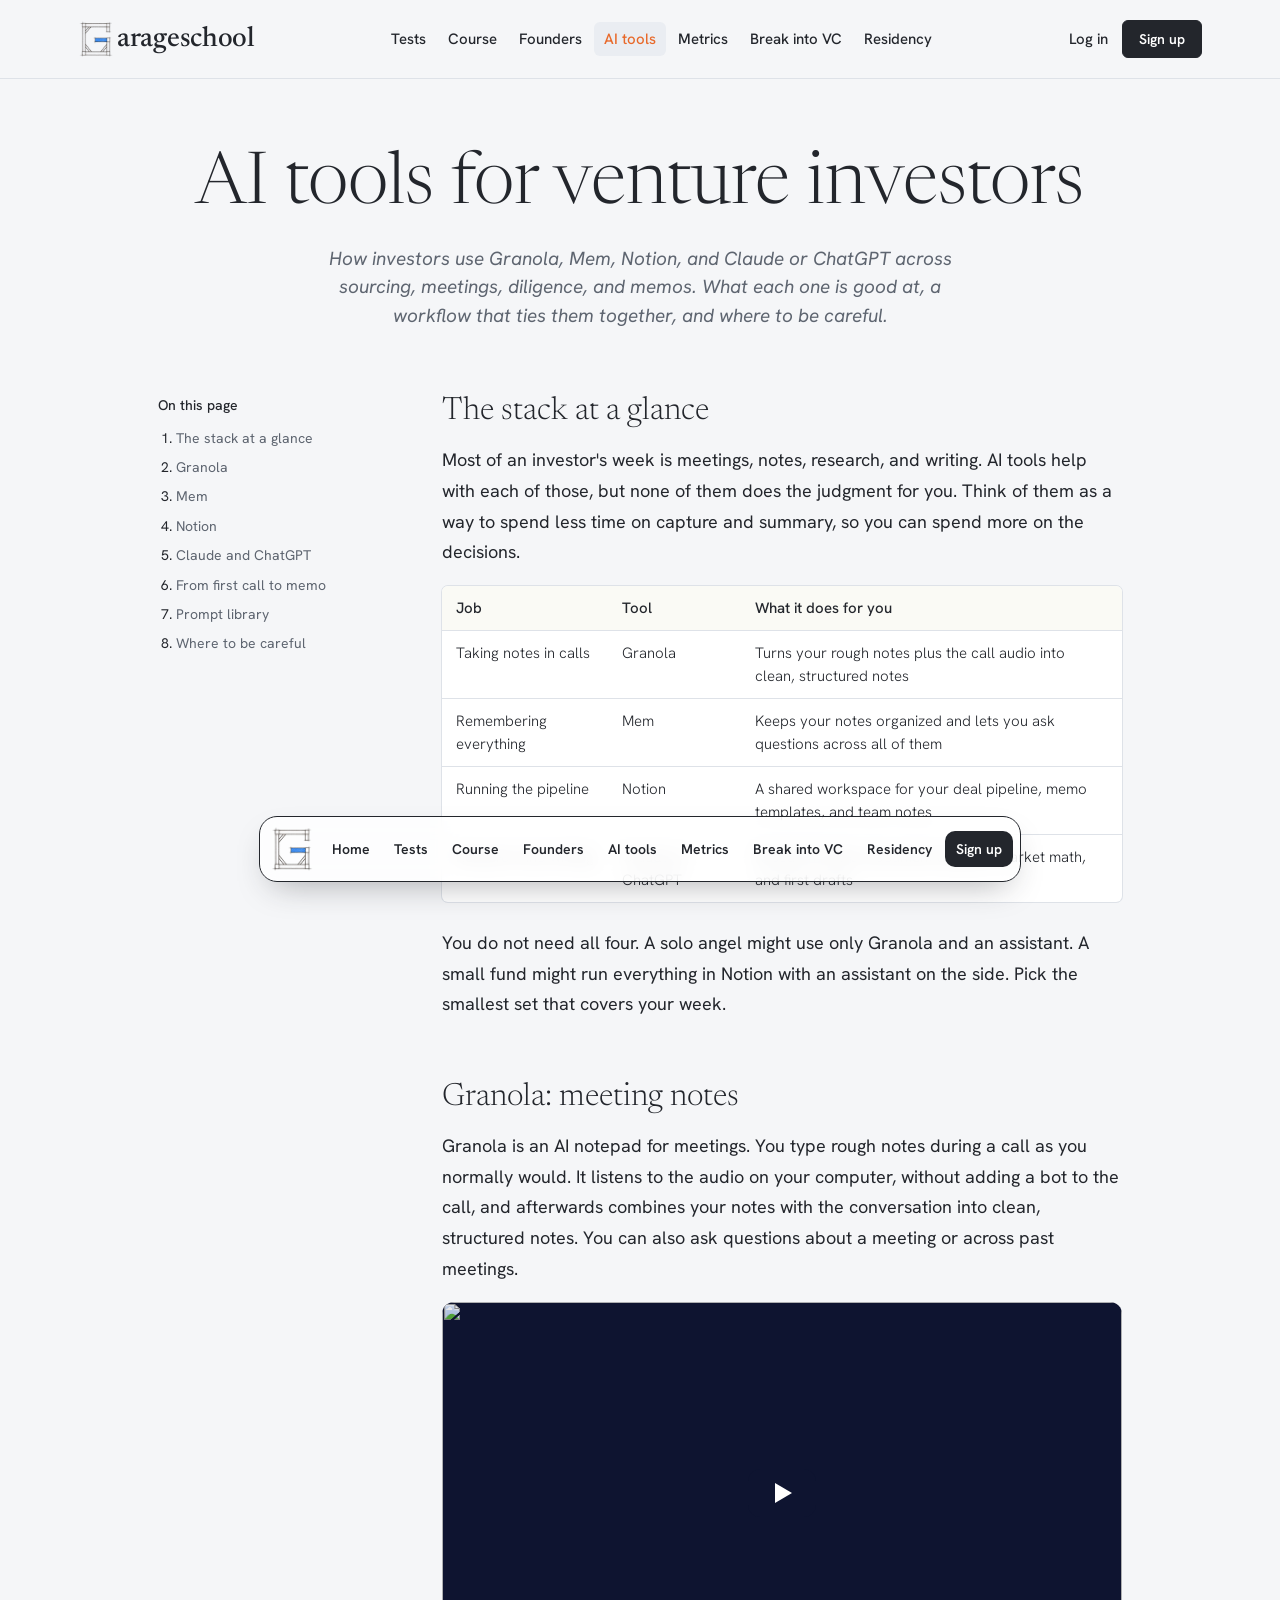
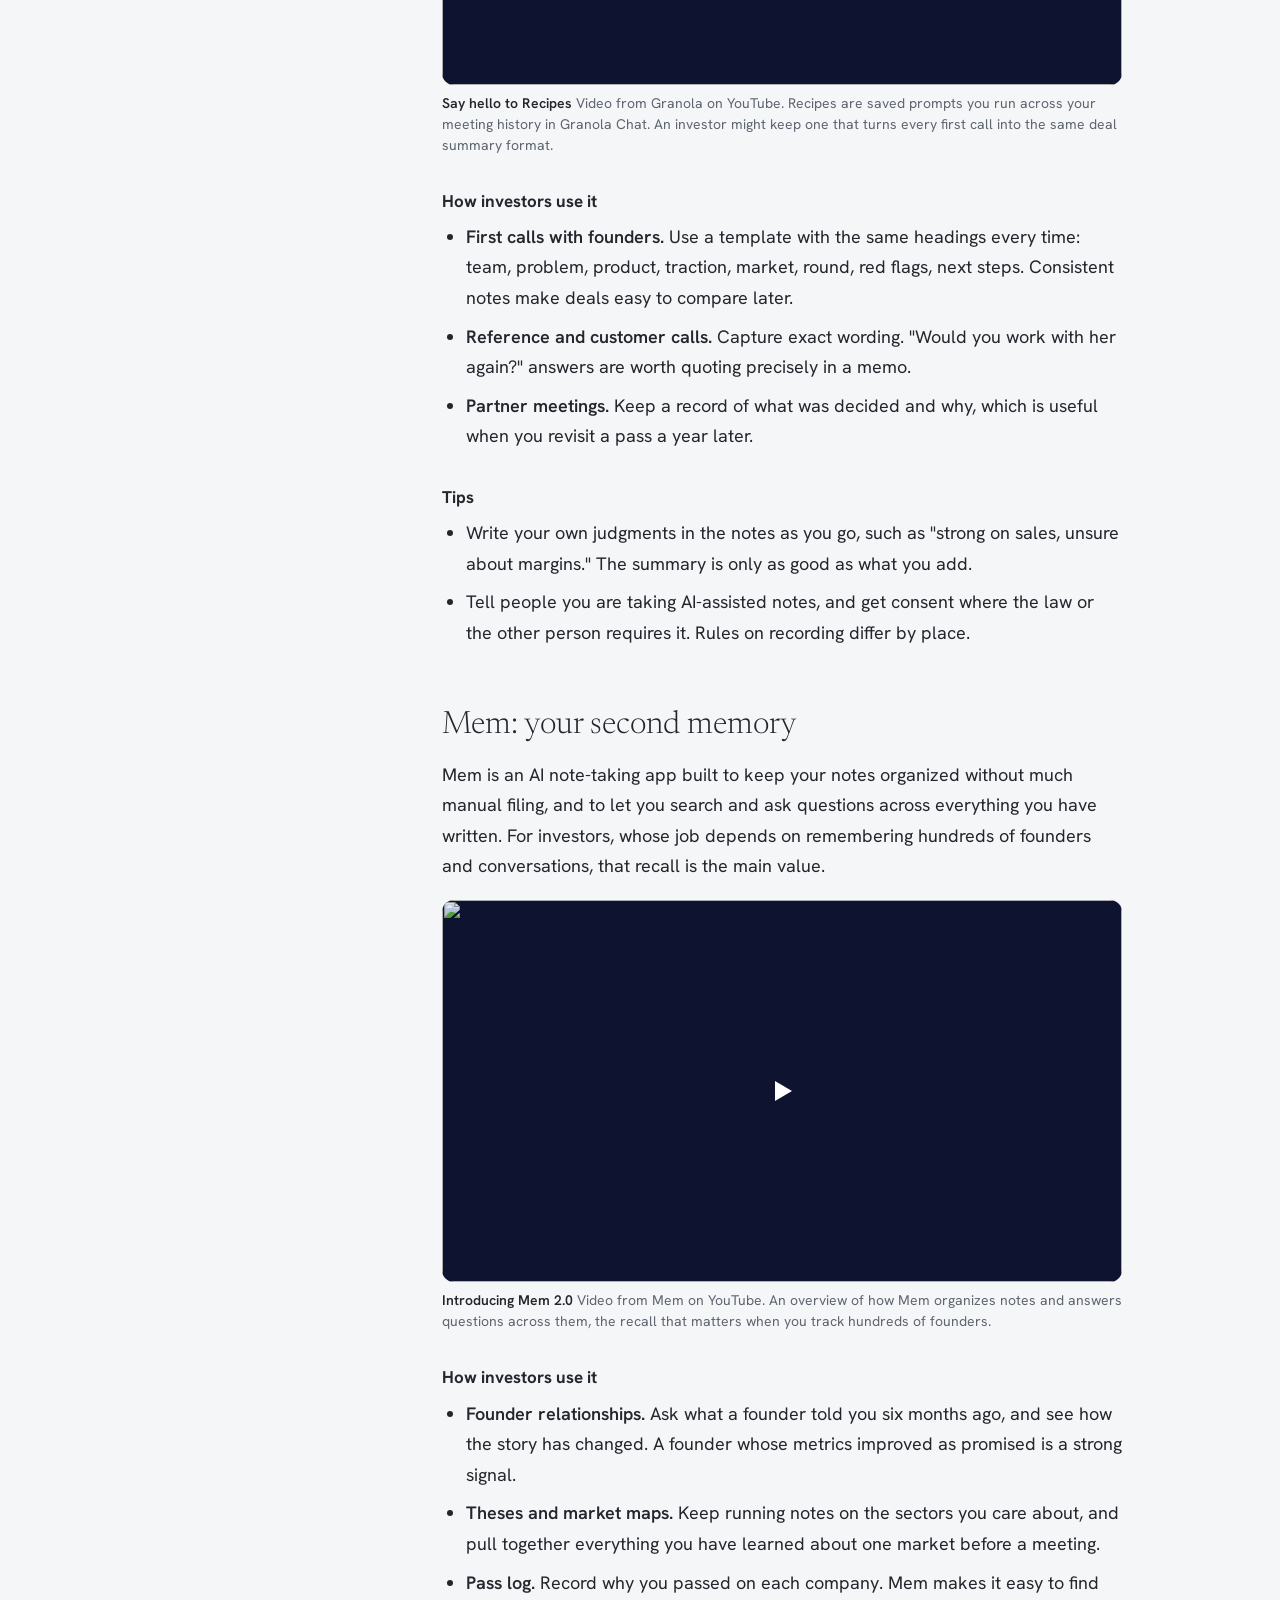
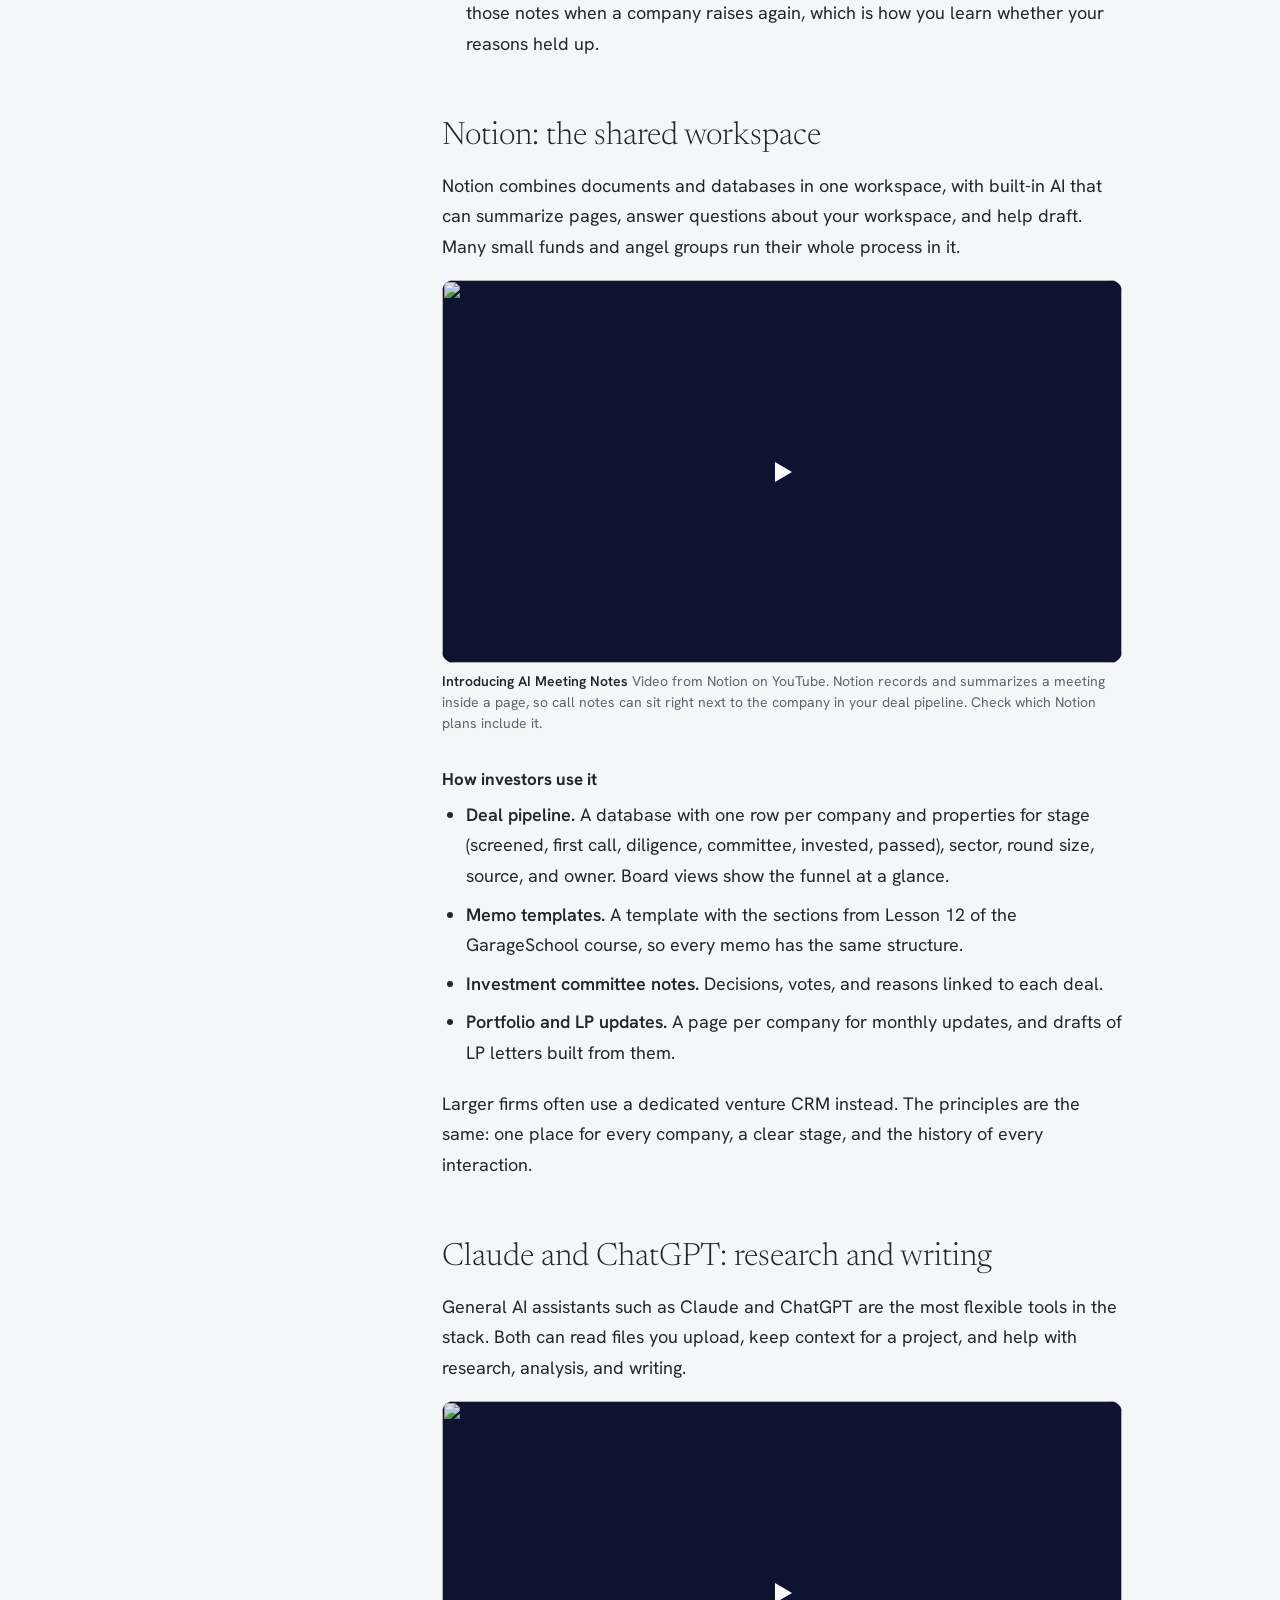
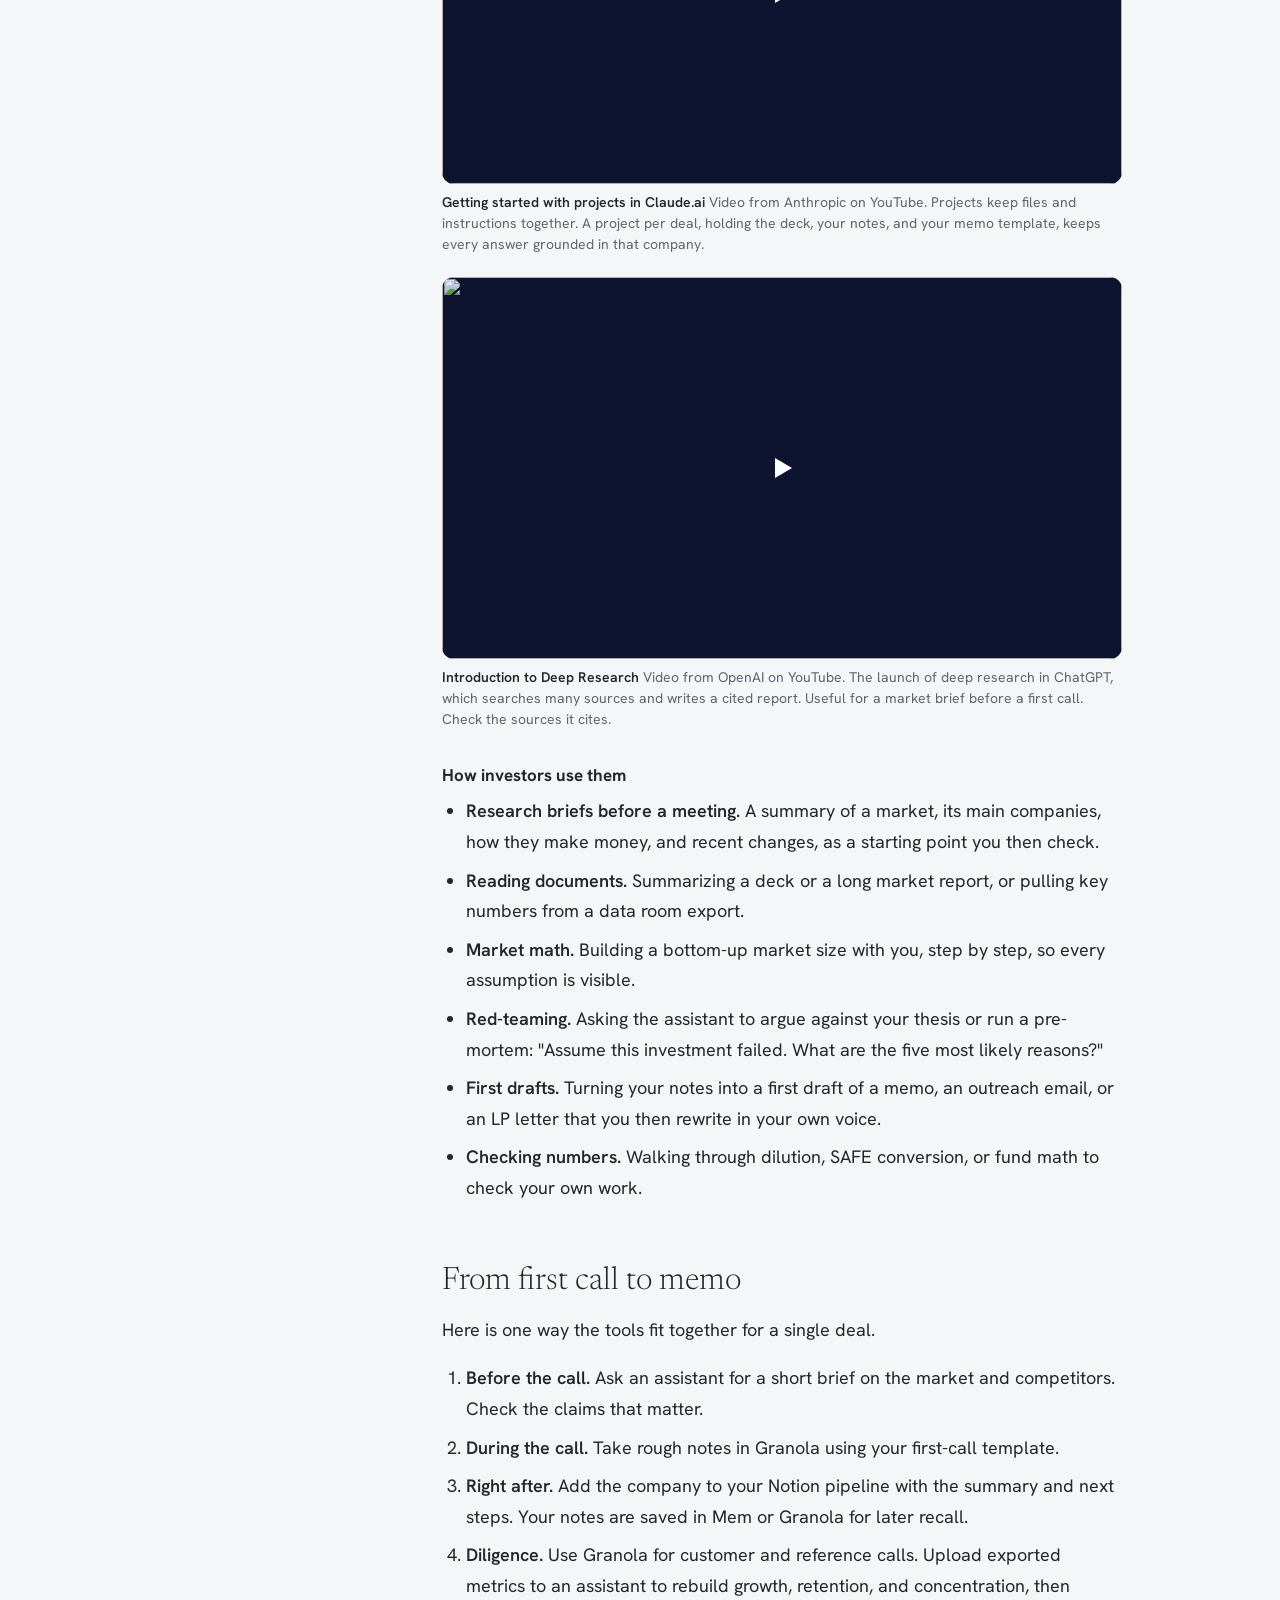
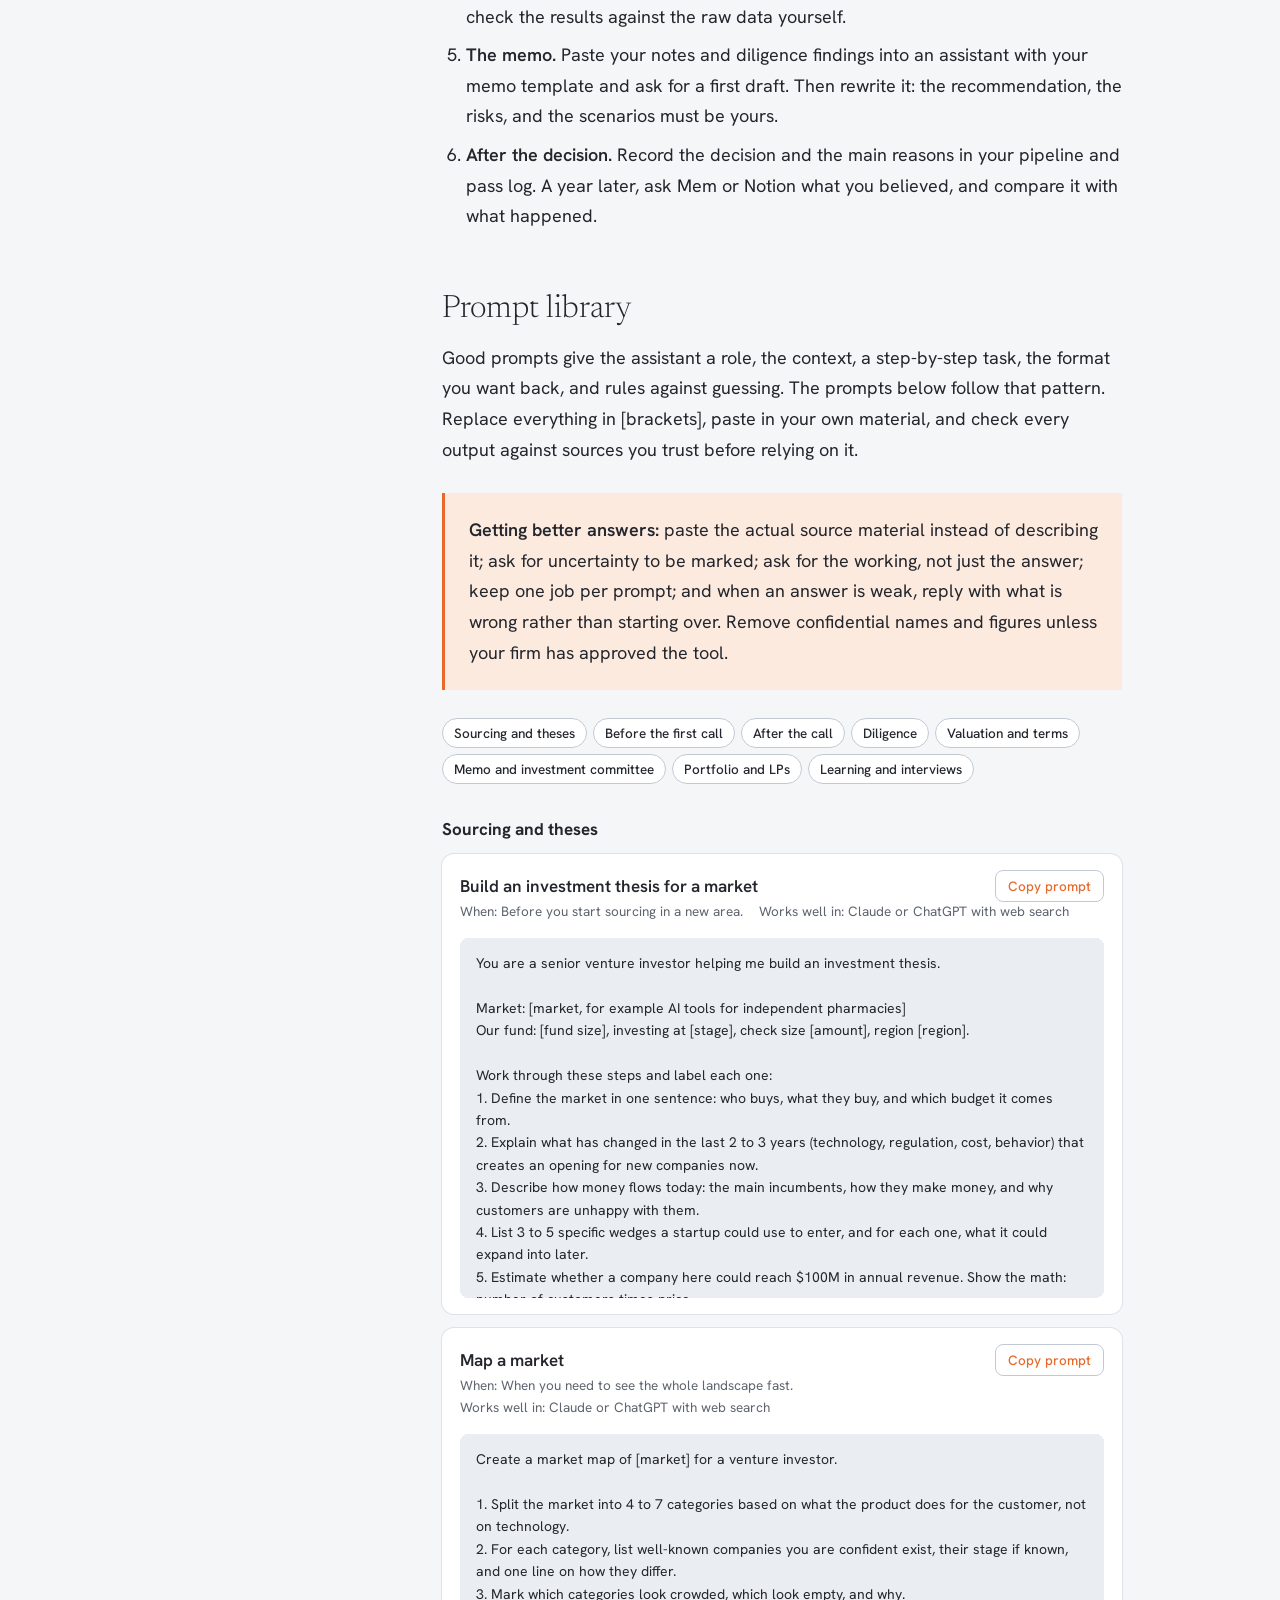
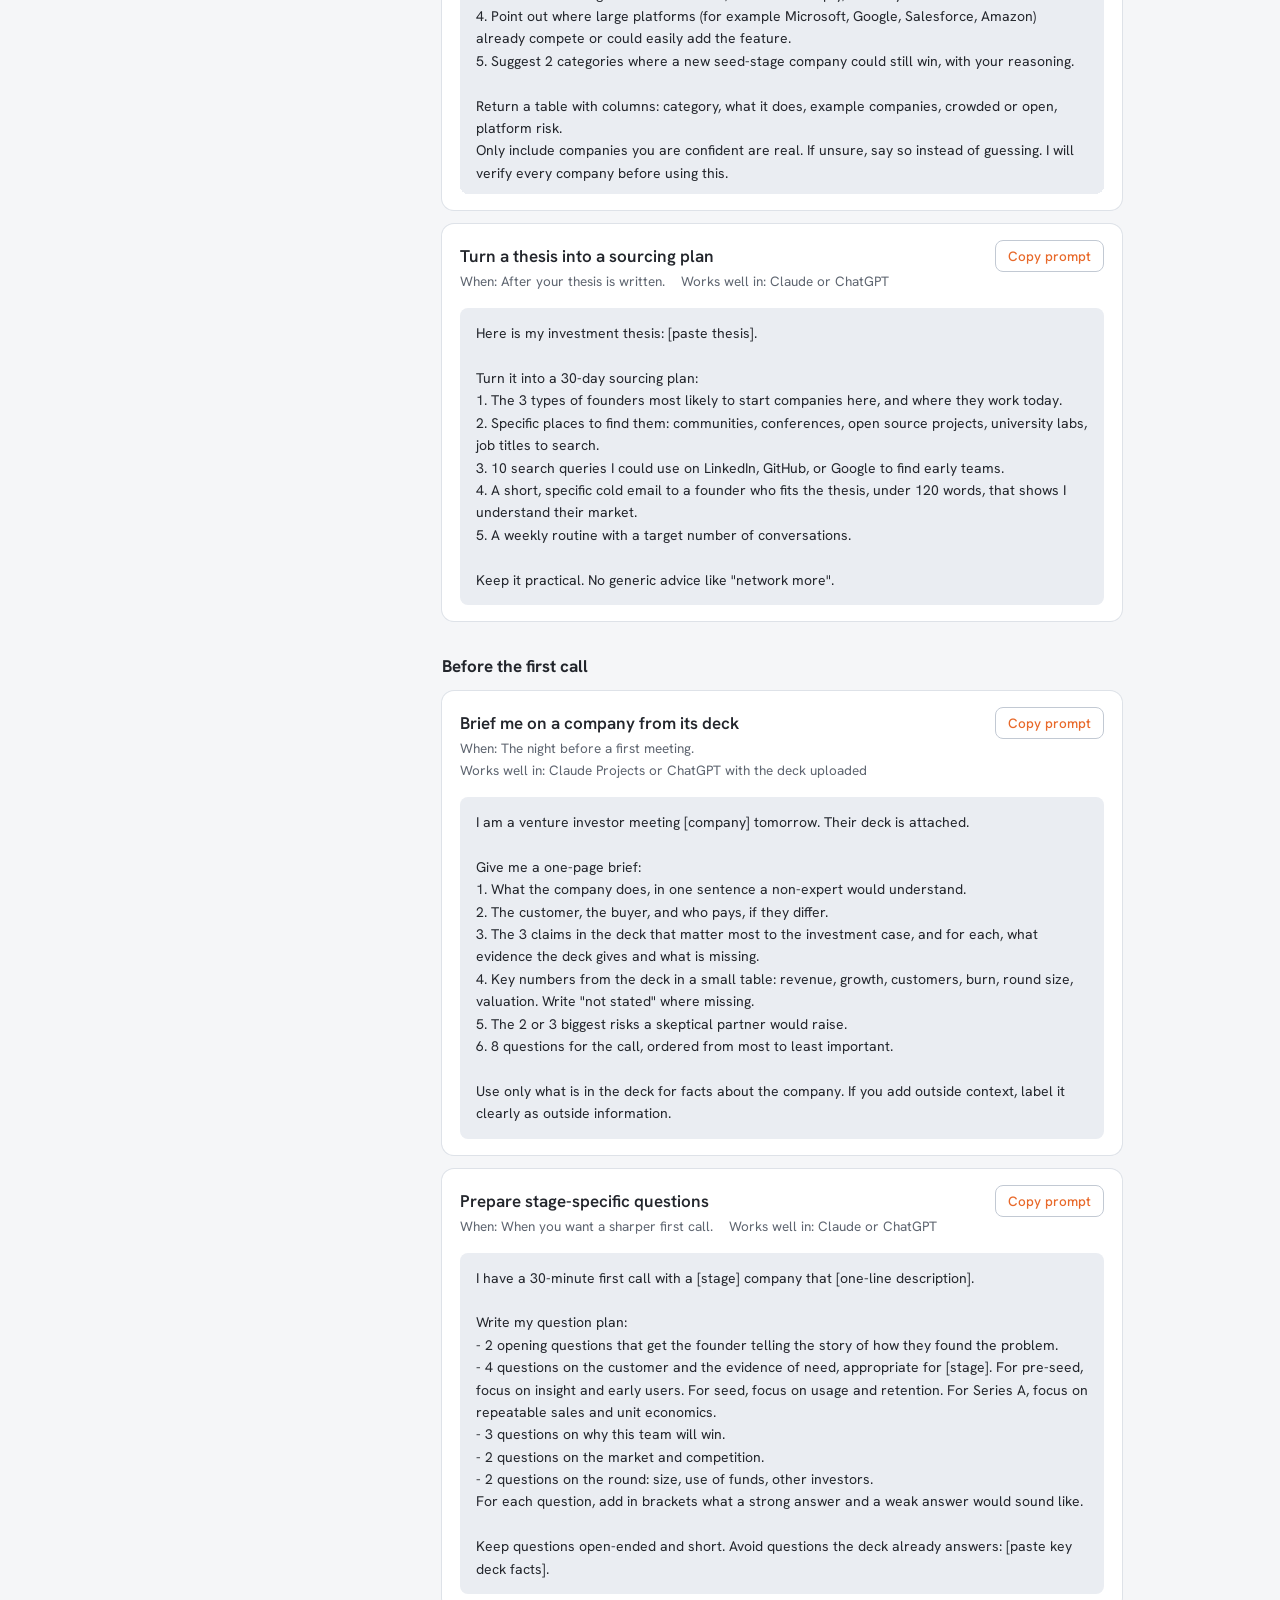
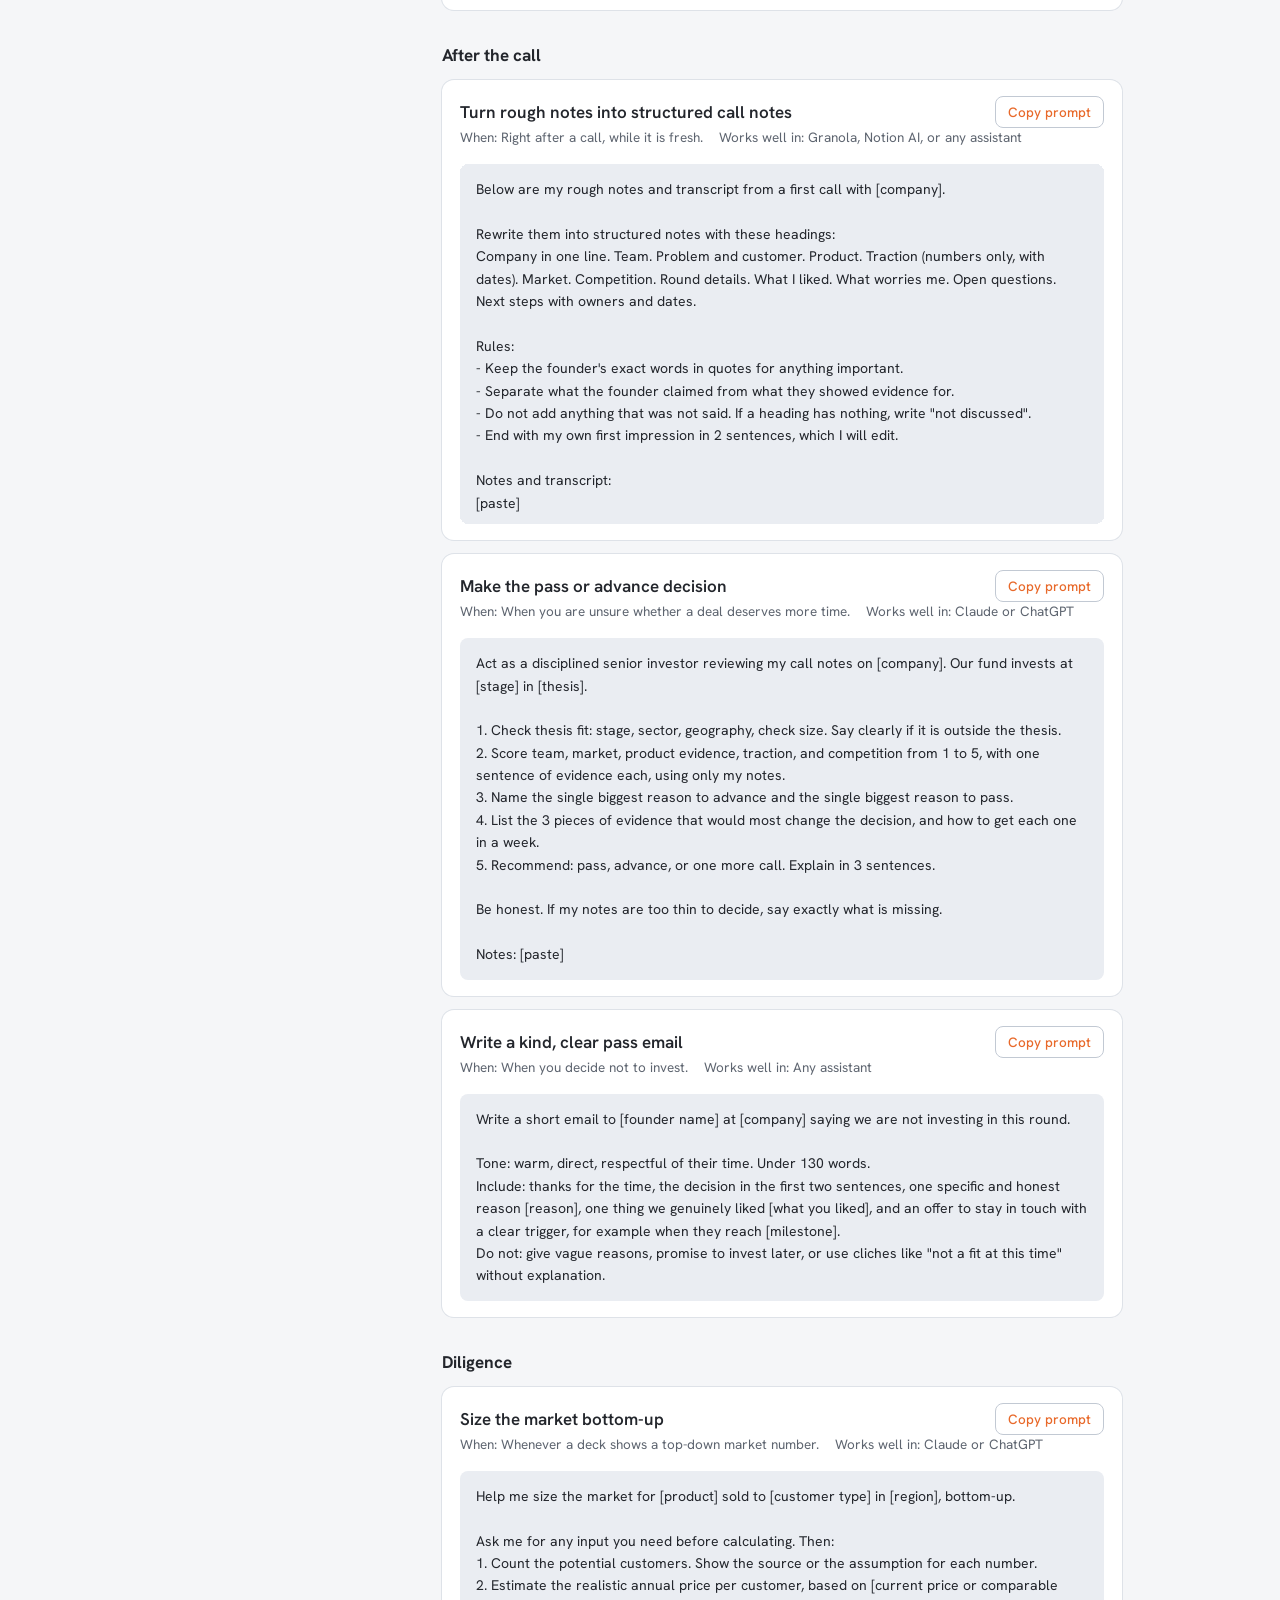
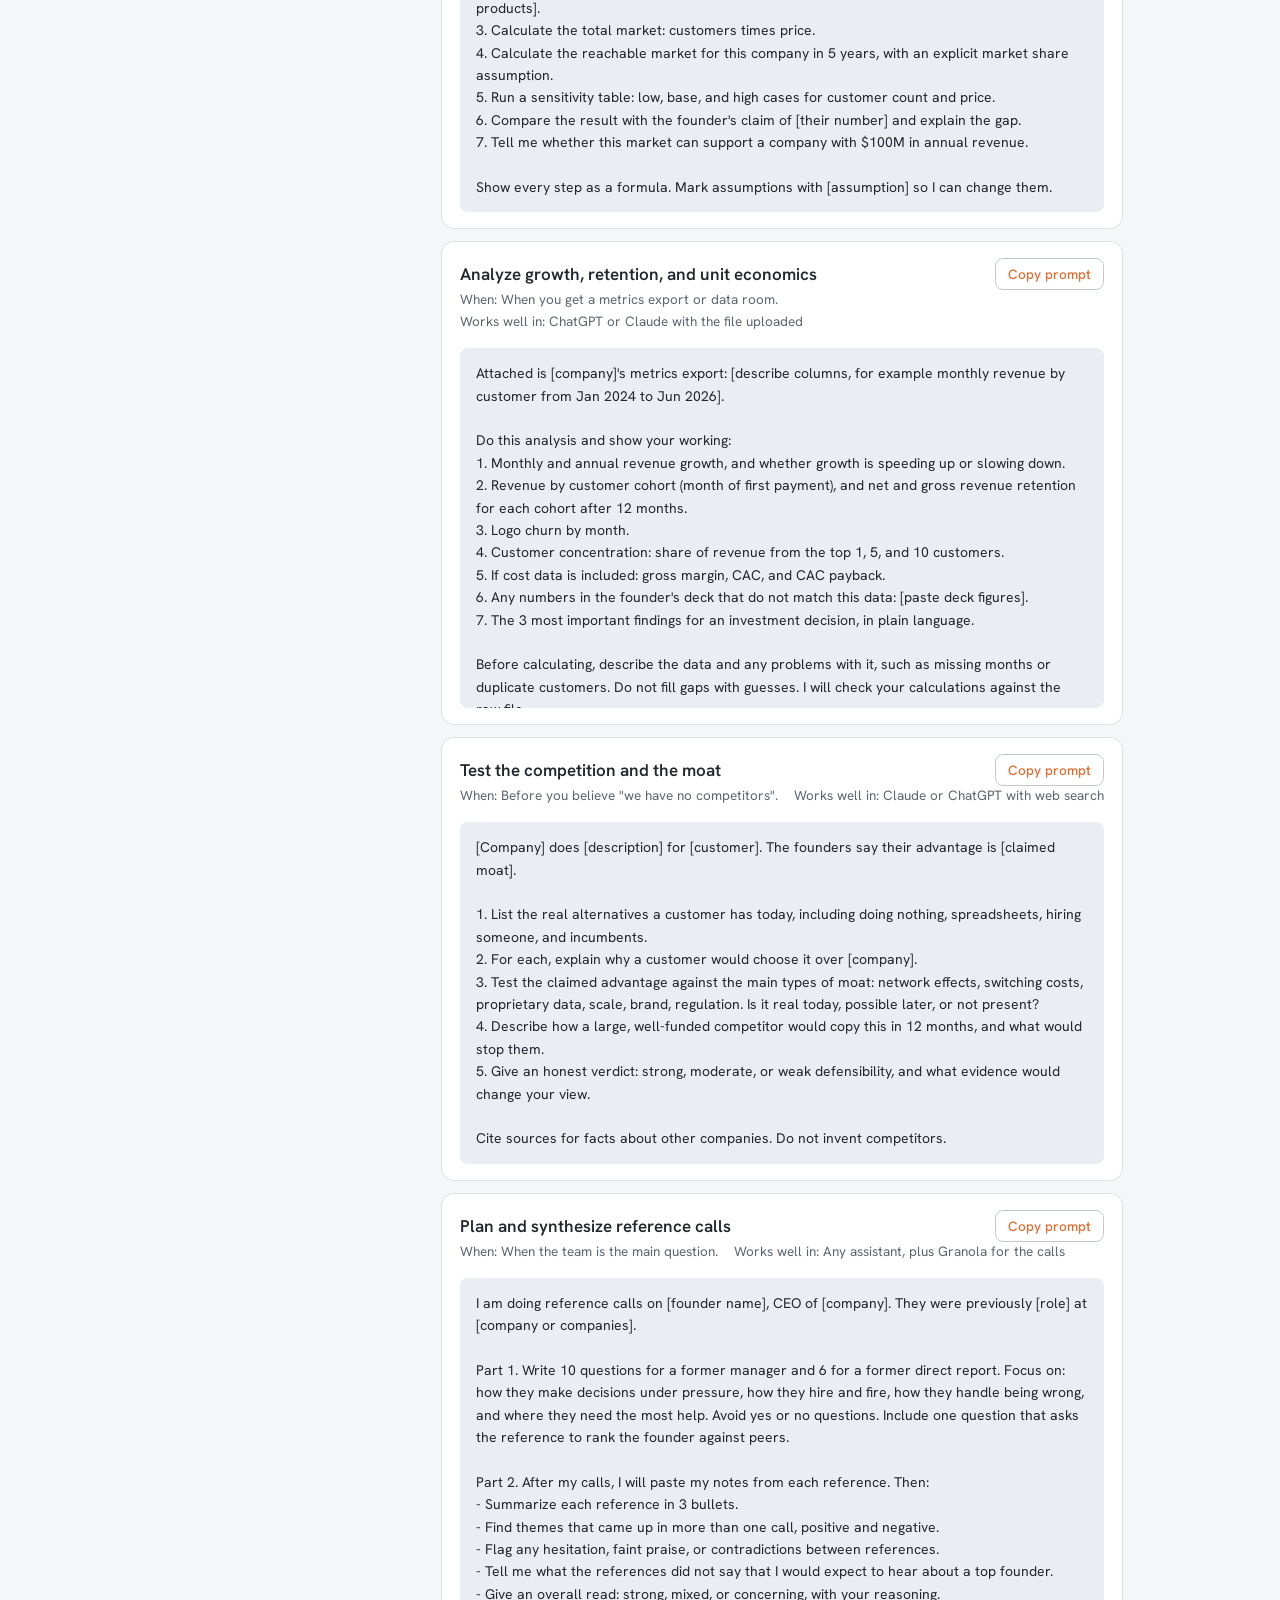
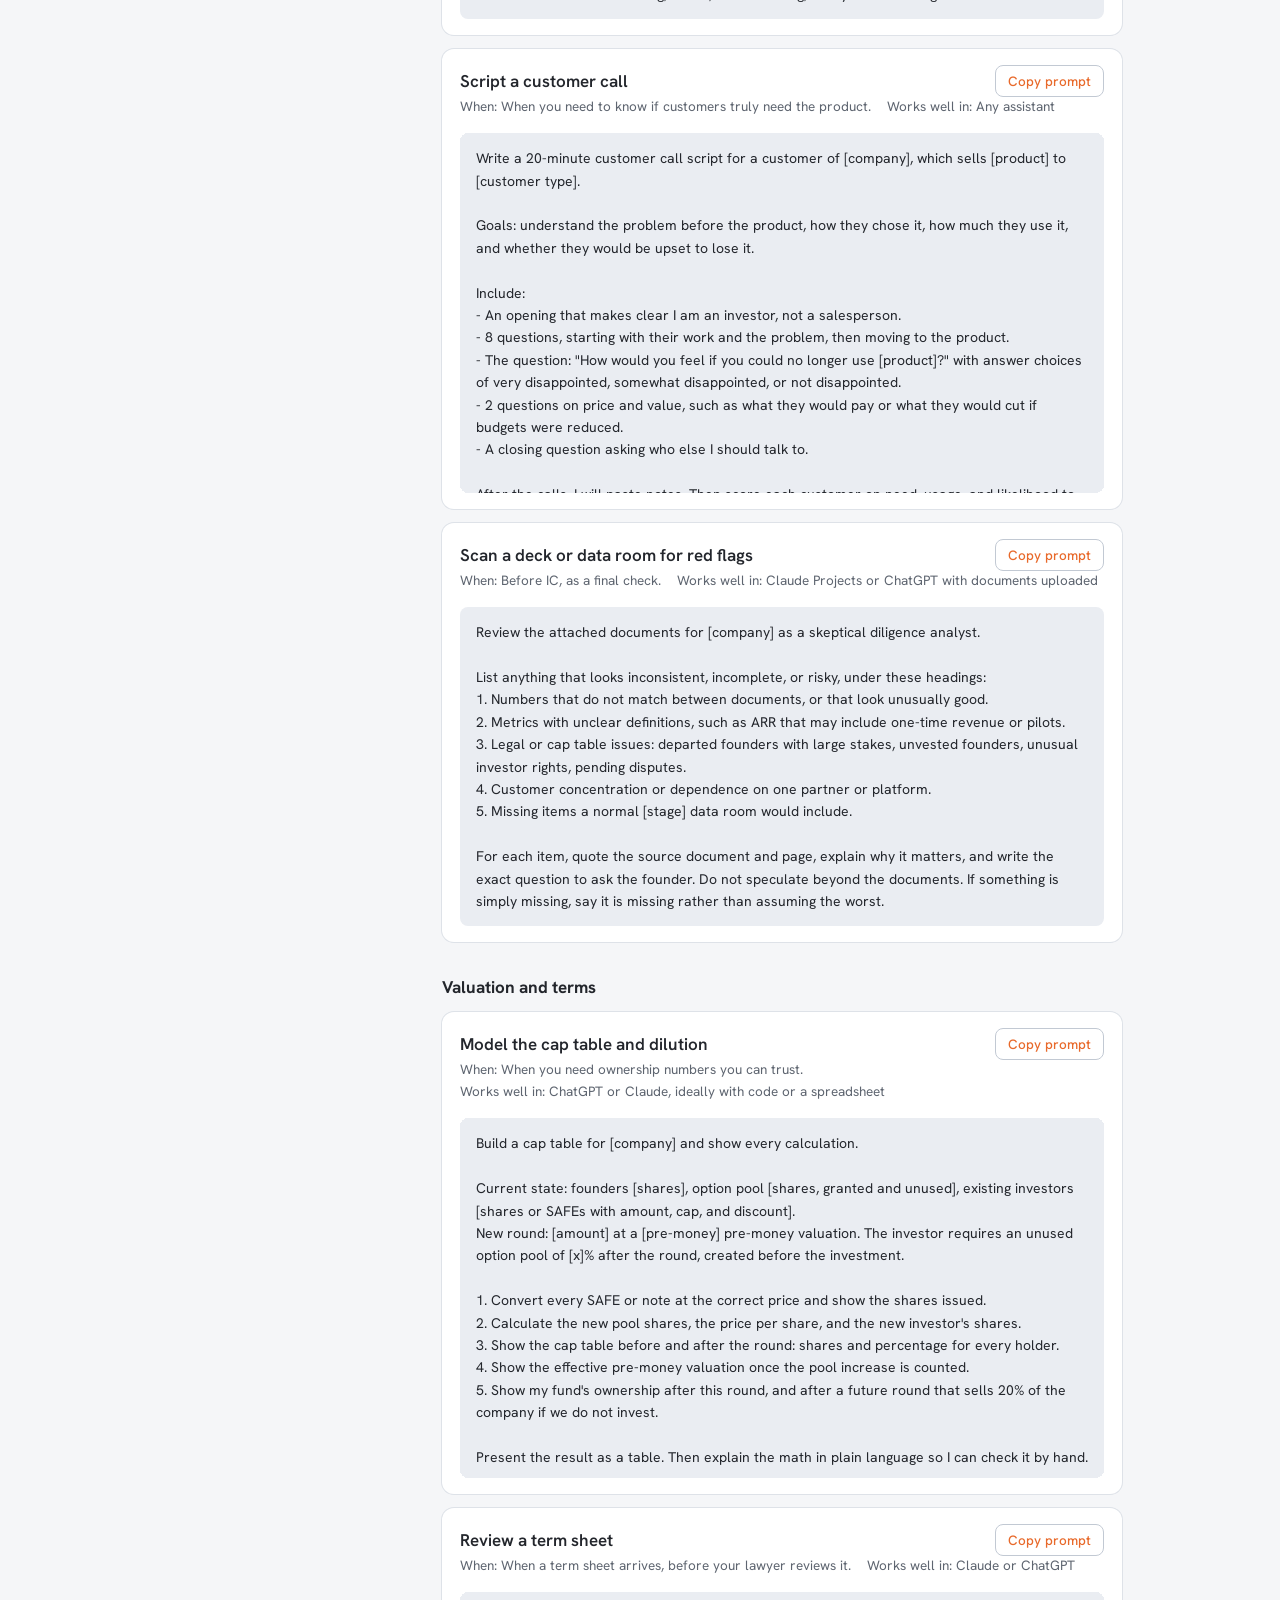
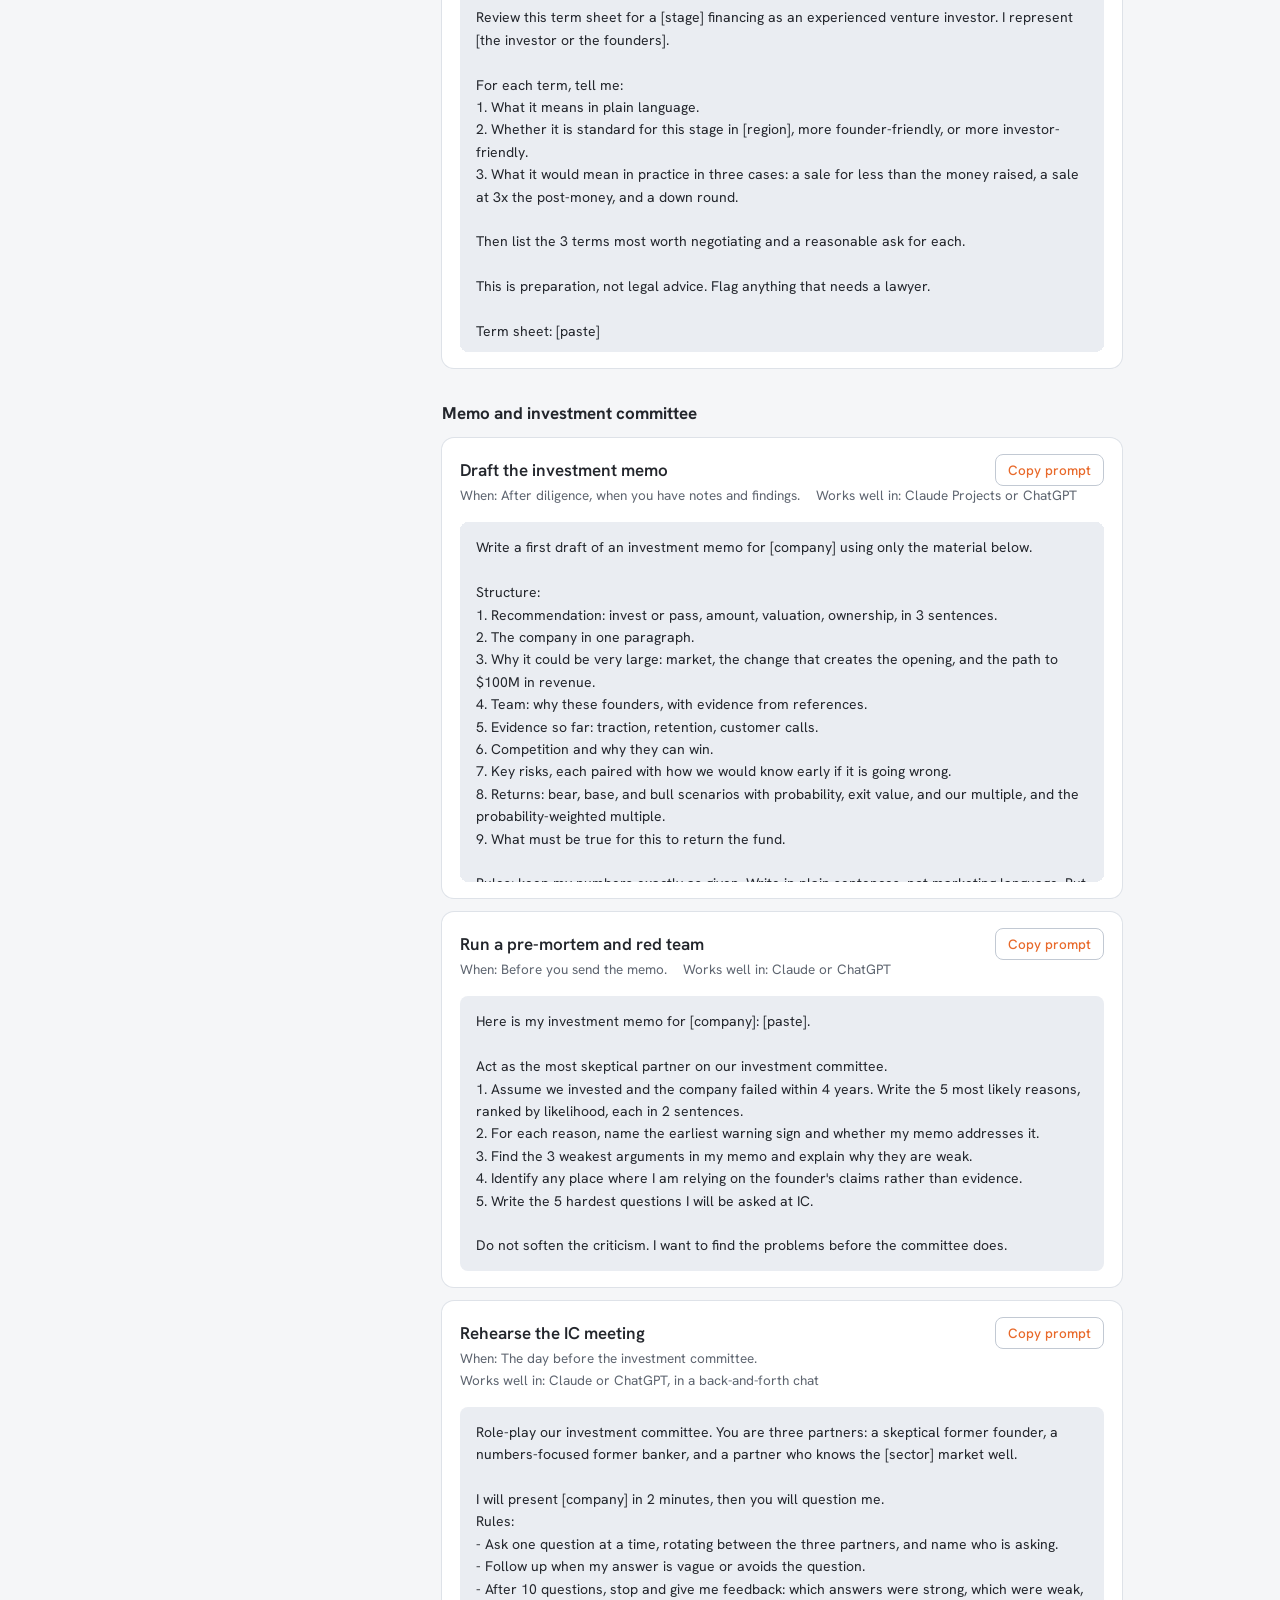
==== commit cb89e89d: "Wordmark in the headline serif Co-Authored-By: Claude Opus 5.5 <noreply@anthropic.com>" ====
--- a/ai-tools.html
+++ b/ai-tools.html
@@ -9,7 +9,7 @@
 <link rel="icon" type="image/png" href="assets/img/favicon.png">
 <link rel="preconnect" href="https://fonts.googleapis.com">
 <link rel="preconnect" href="https://fonts.gstatic.com" crossorigin>
-<link rel="stylesheet" href="https://fonts.googleapis.com/css2?family=Newsreader:ital,opsz,wght@0,6..72,300..500;1,6..72,300..400&family=Hanken+Grotesk:ital,wght@0,400..700;1,400..500&family=Barlow+Condensed:wght@700&display=swap">
+<link rel="stylesheet" href="https://fonts.googleapis.com/css2?family=Newsreader:ital,opsz,wght@0,6..72,300..500;1,6..72,300..400&family=Hanken+Grotesk:ital,wght@0,400..700;1,400..500&display=swap">
 <link rel="stylesheet" href="assets/css/garage.css">
 <script src="assets/js/site.js" defer></script>
 </head>
--- a/assets/css/garage.css
+++ b/assets/css/garage.css
@@ -891,9 +891,9 @@
 b, strong { font-weight: 600; }
 a:hover { color: var(--blue); }
 
-/* Logo: the drawn G, then the rest of the word in Barlow Condensed */
+/* Logo: the drawn G, then the rest of the word in the headline serif */
 .brand-mark { width: 36px; height: 36px; margin-right: 1px; }
-.logo { gap: 1px; align-items: center; font: 700 27px/1 "Barlow Condensed", "Arial Narrow", sans-serif; letter-spacing: 0; }
+.logo { gap: 2px; align-items: center; font: 500 28px/1 var(--display); letter-spacing: -.01em; }
 
 /* Buttons: graphite, sentence case */
 .btn { border-radius: 6px; border-width: 1.5px; font: 600 15px/1 var(--sans); min-height: 44px; padding: 0 20px; gap: 10px; }
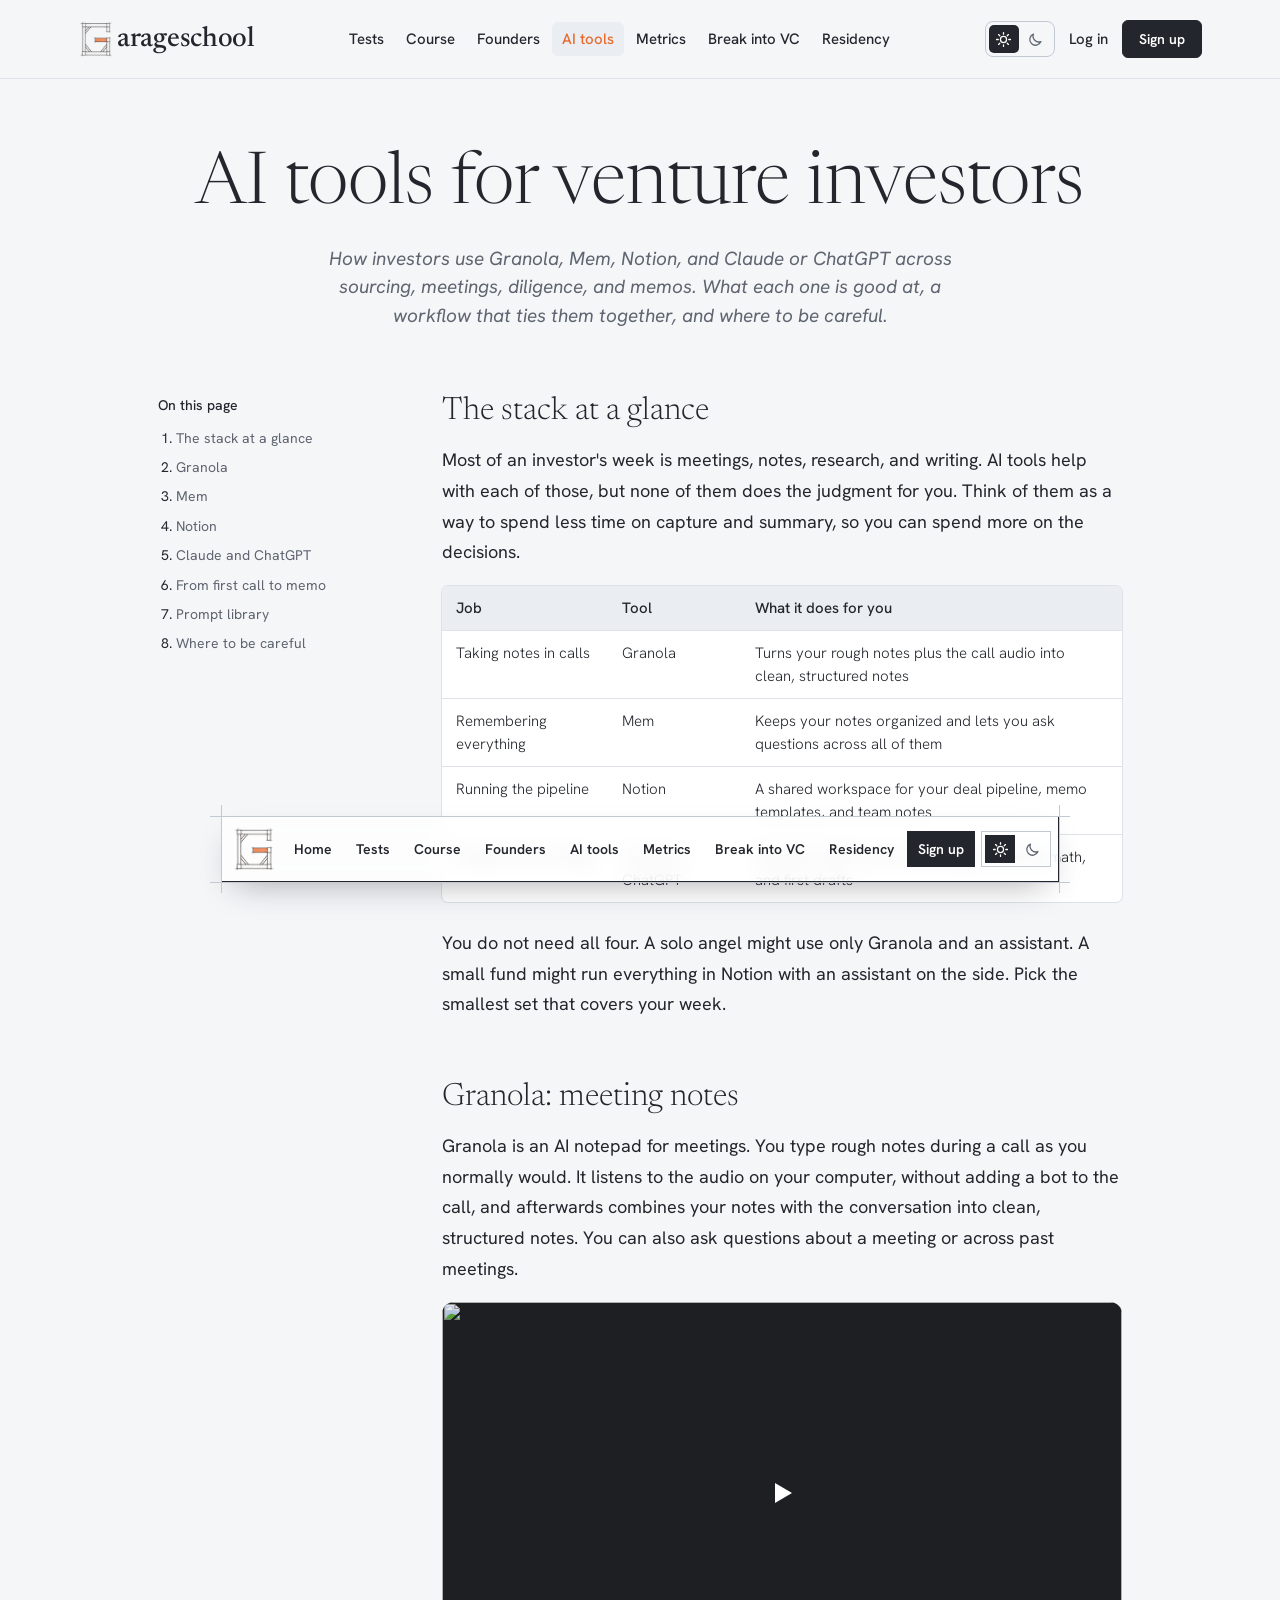
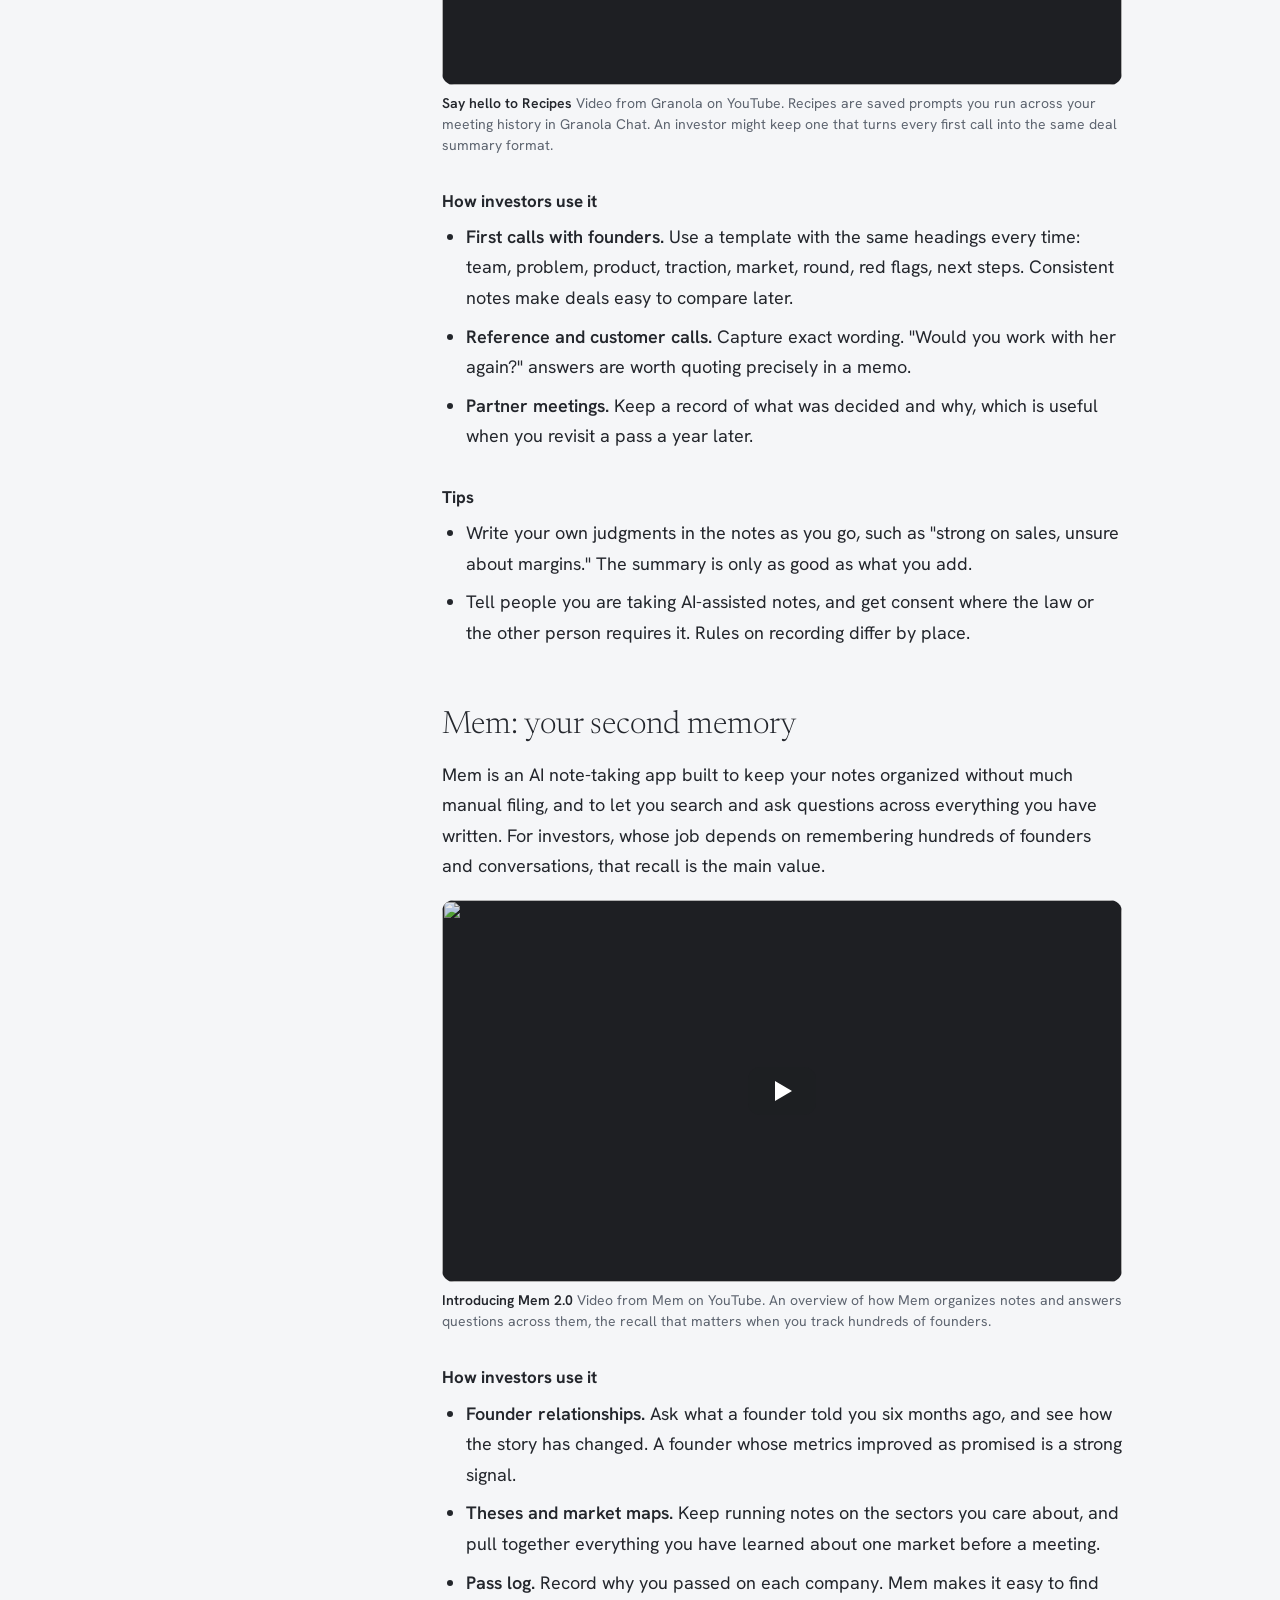
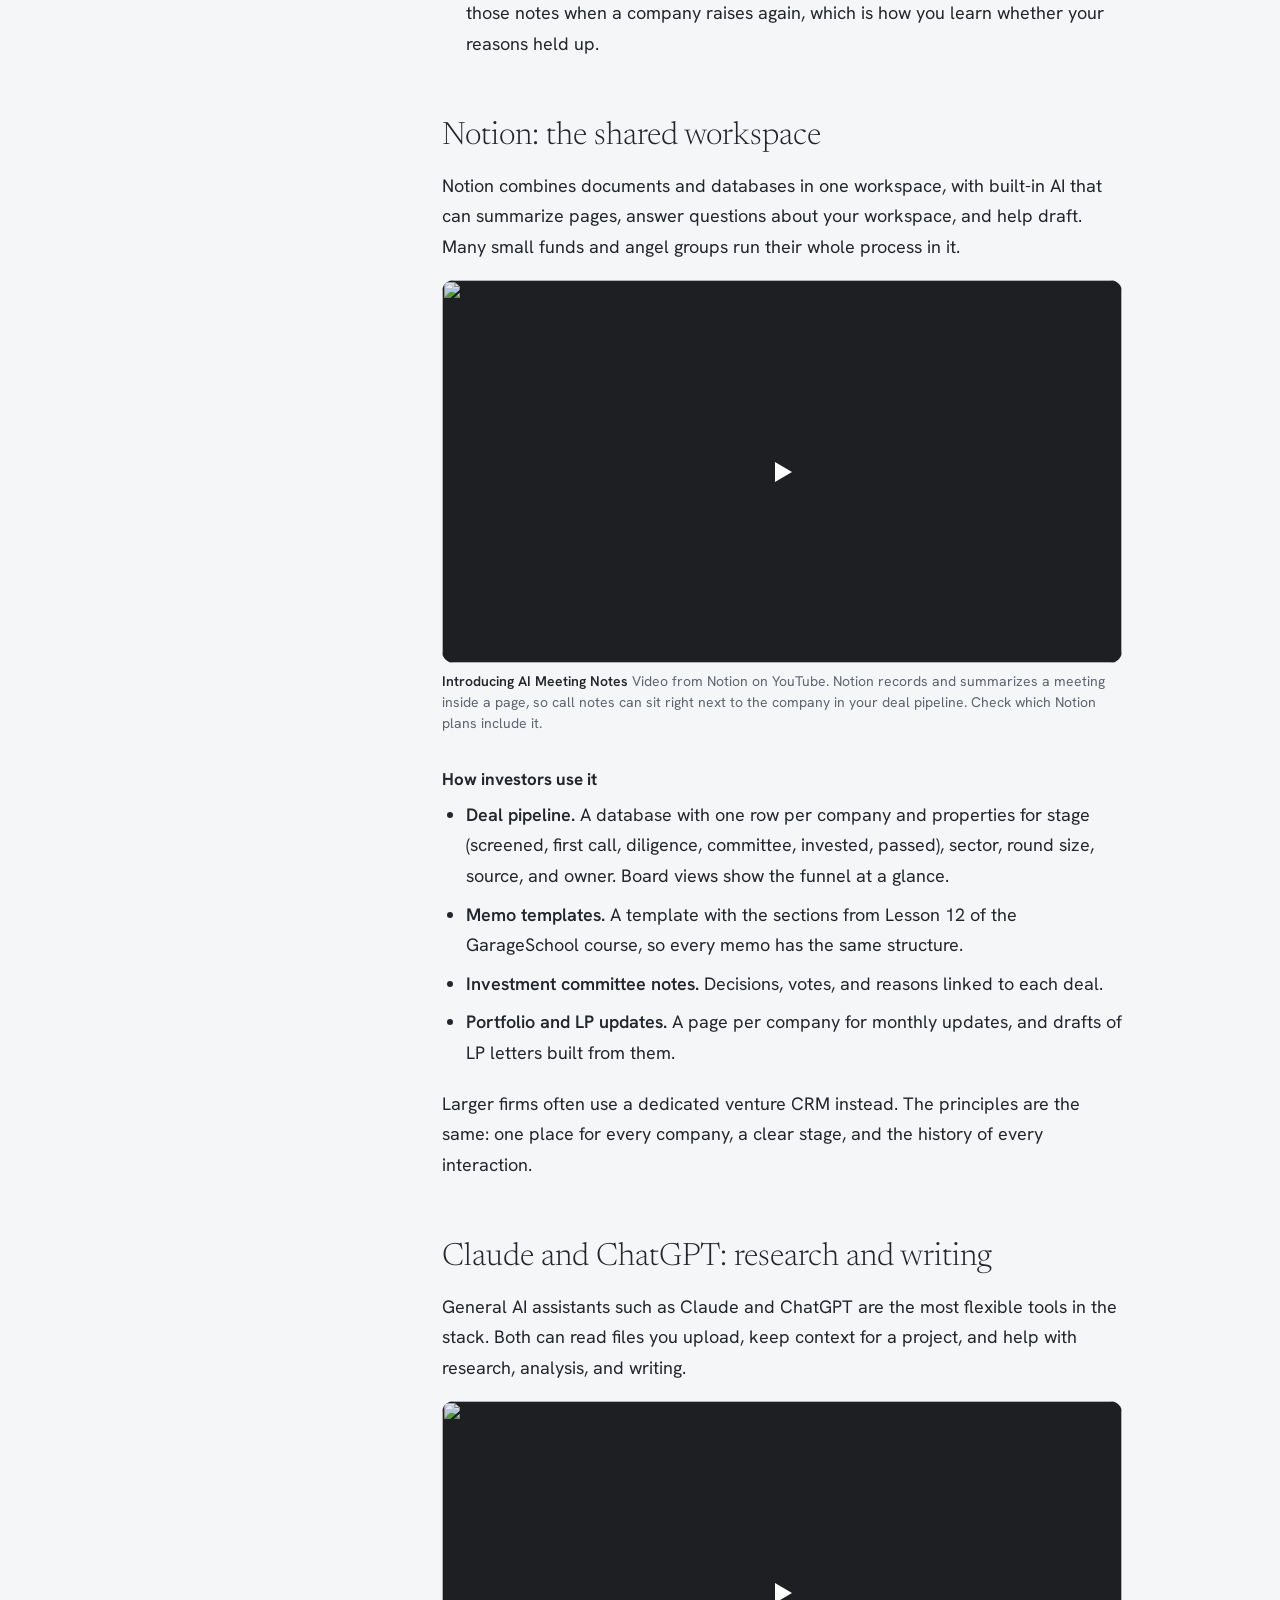
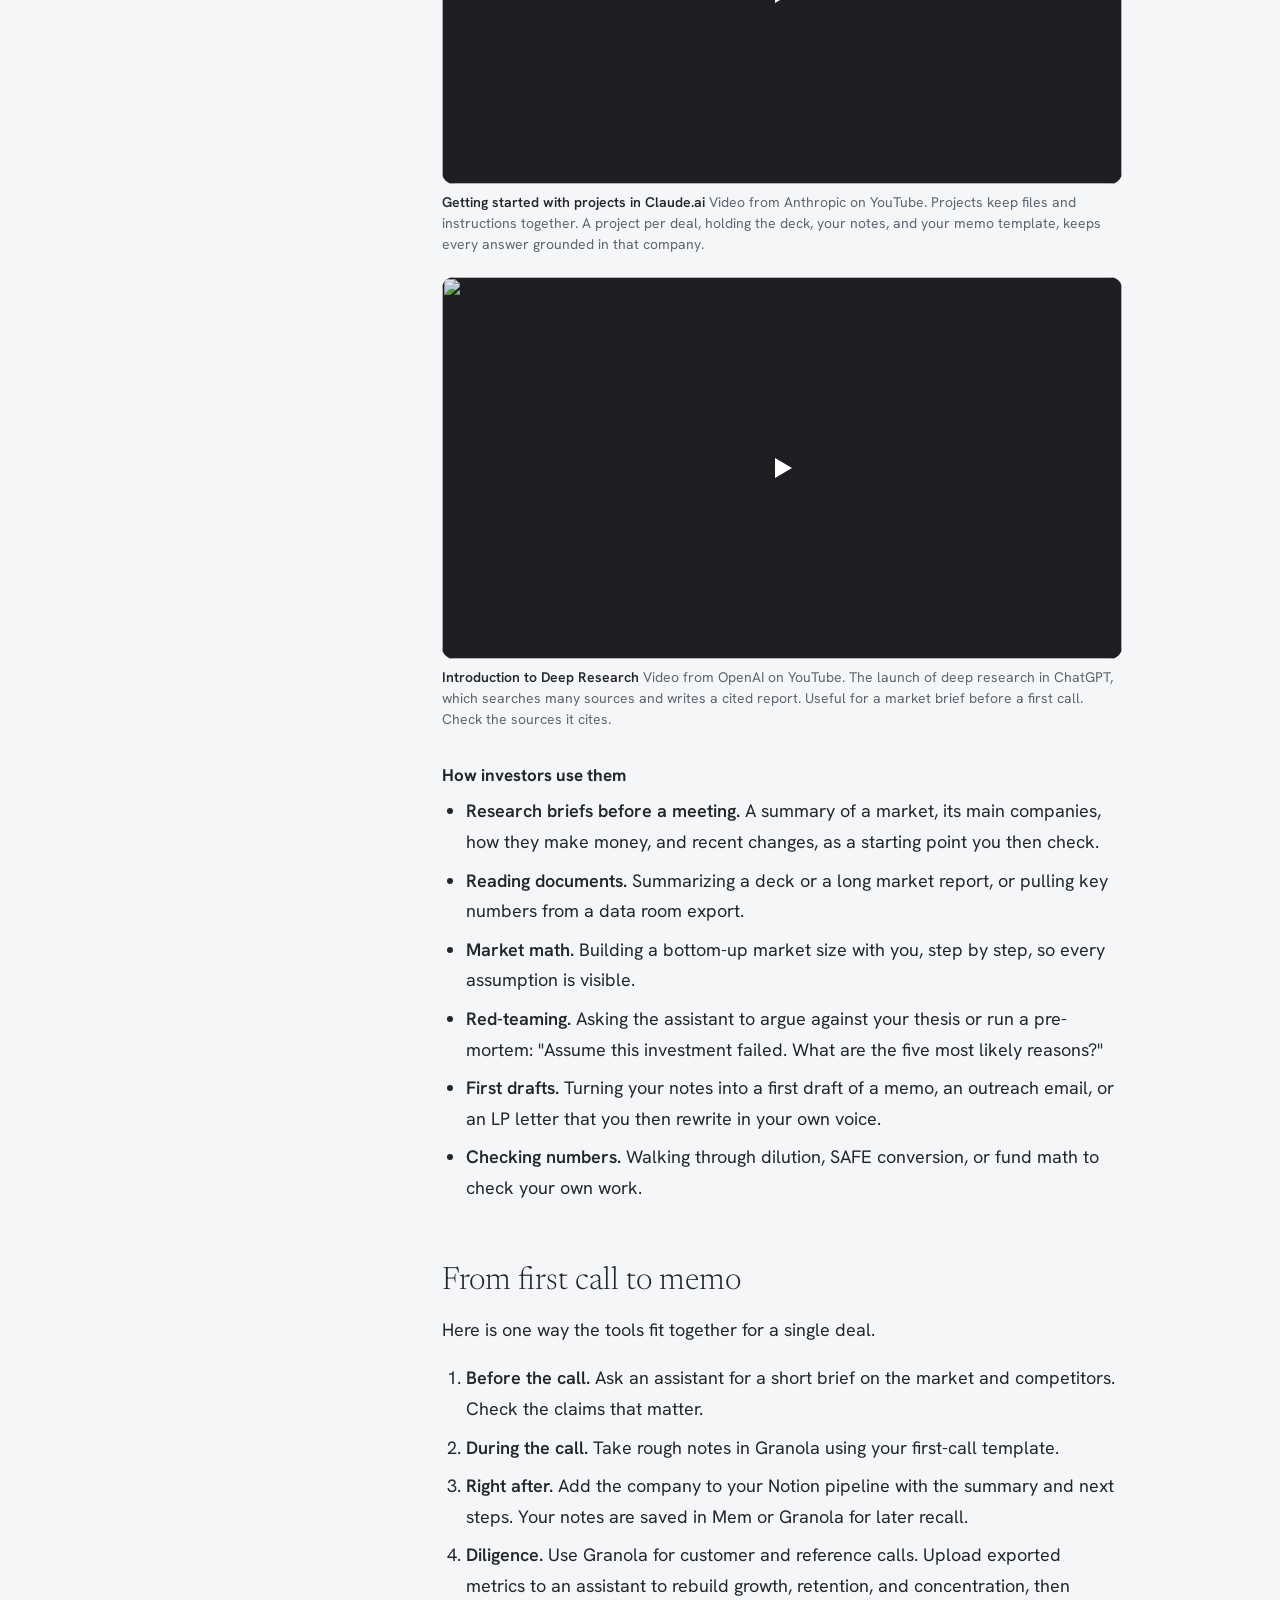
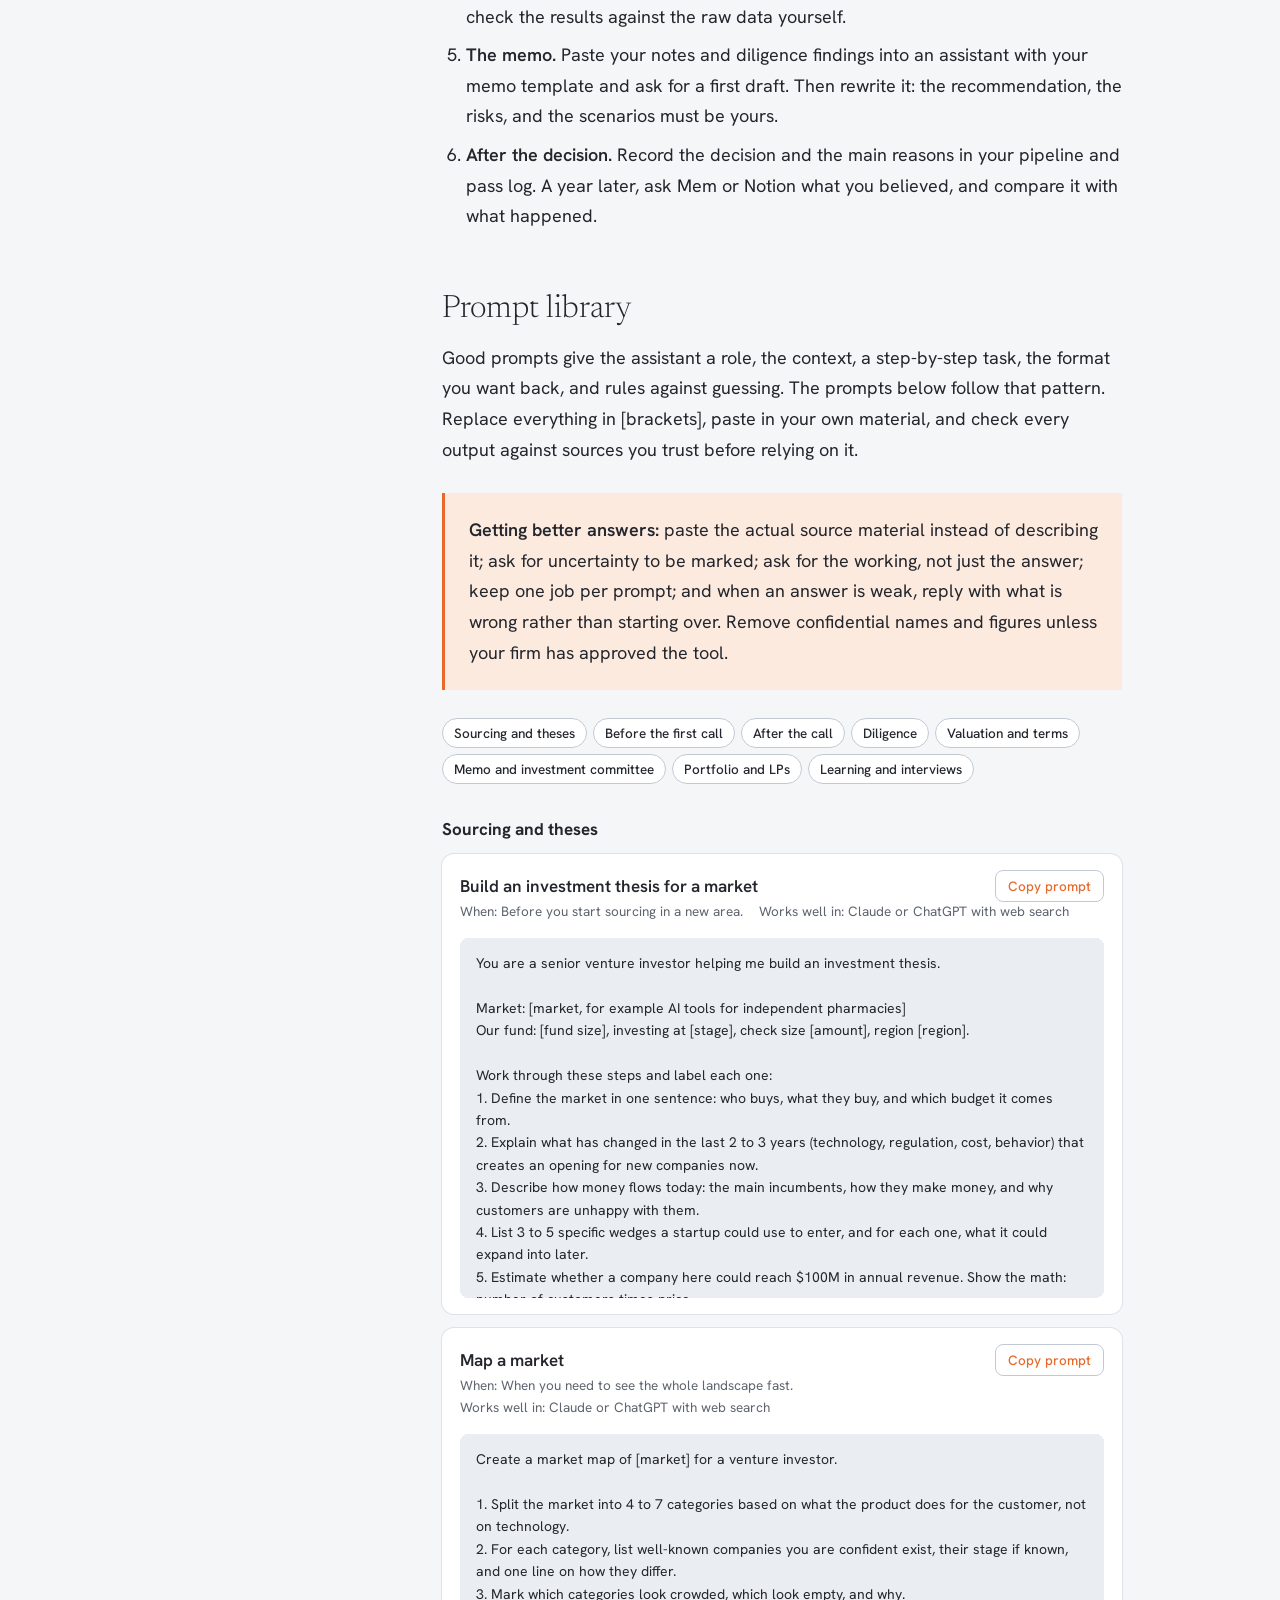
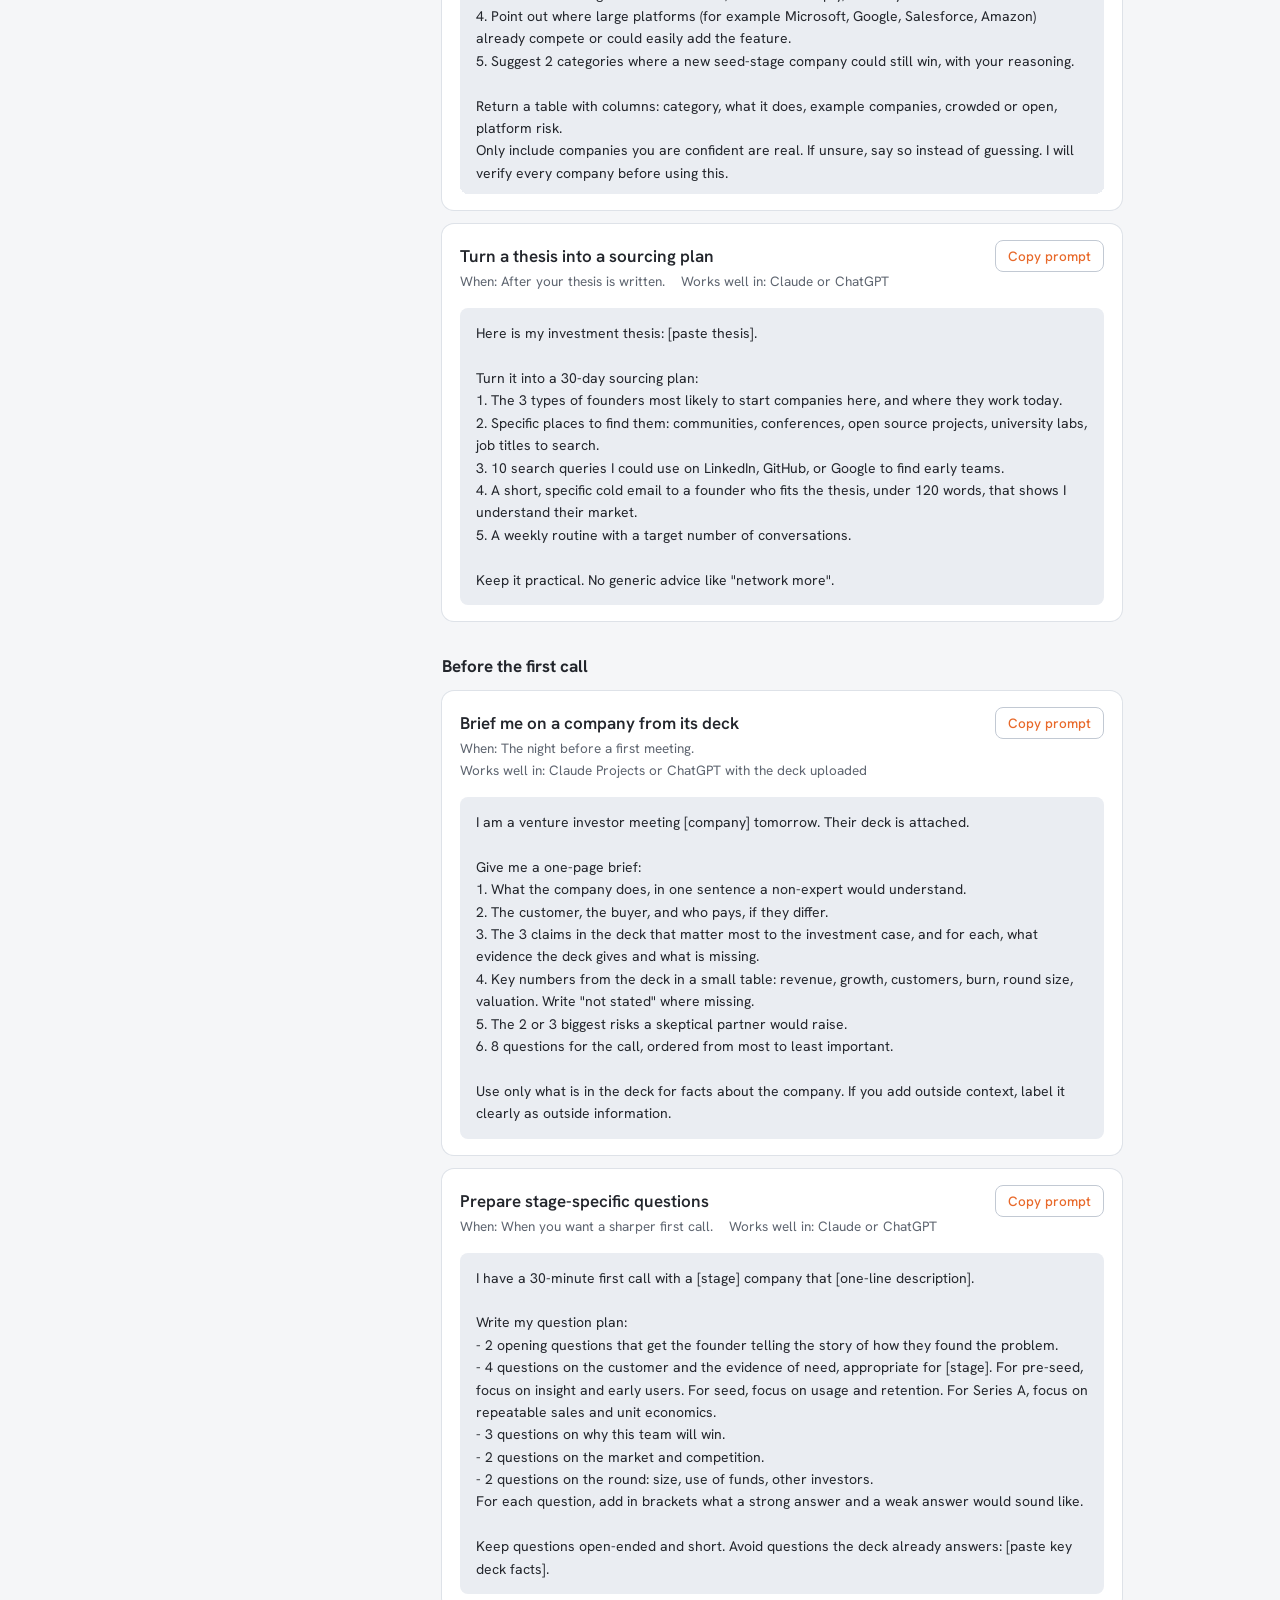
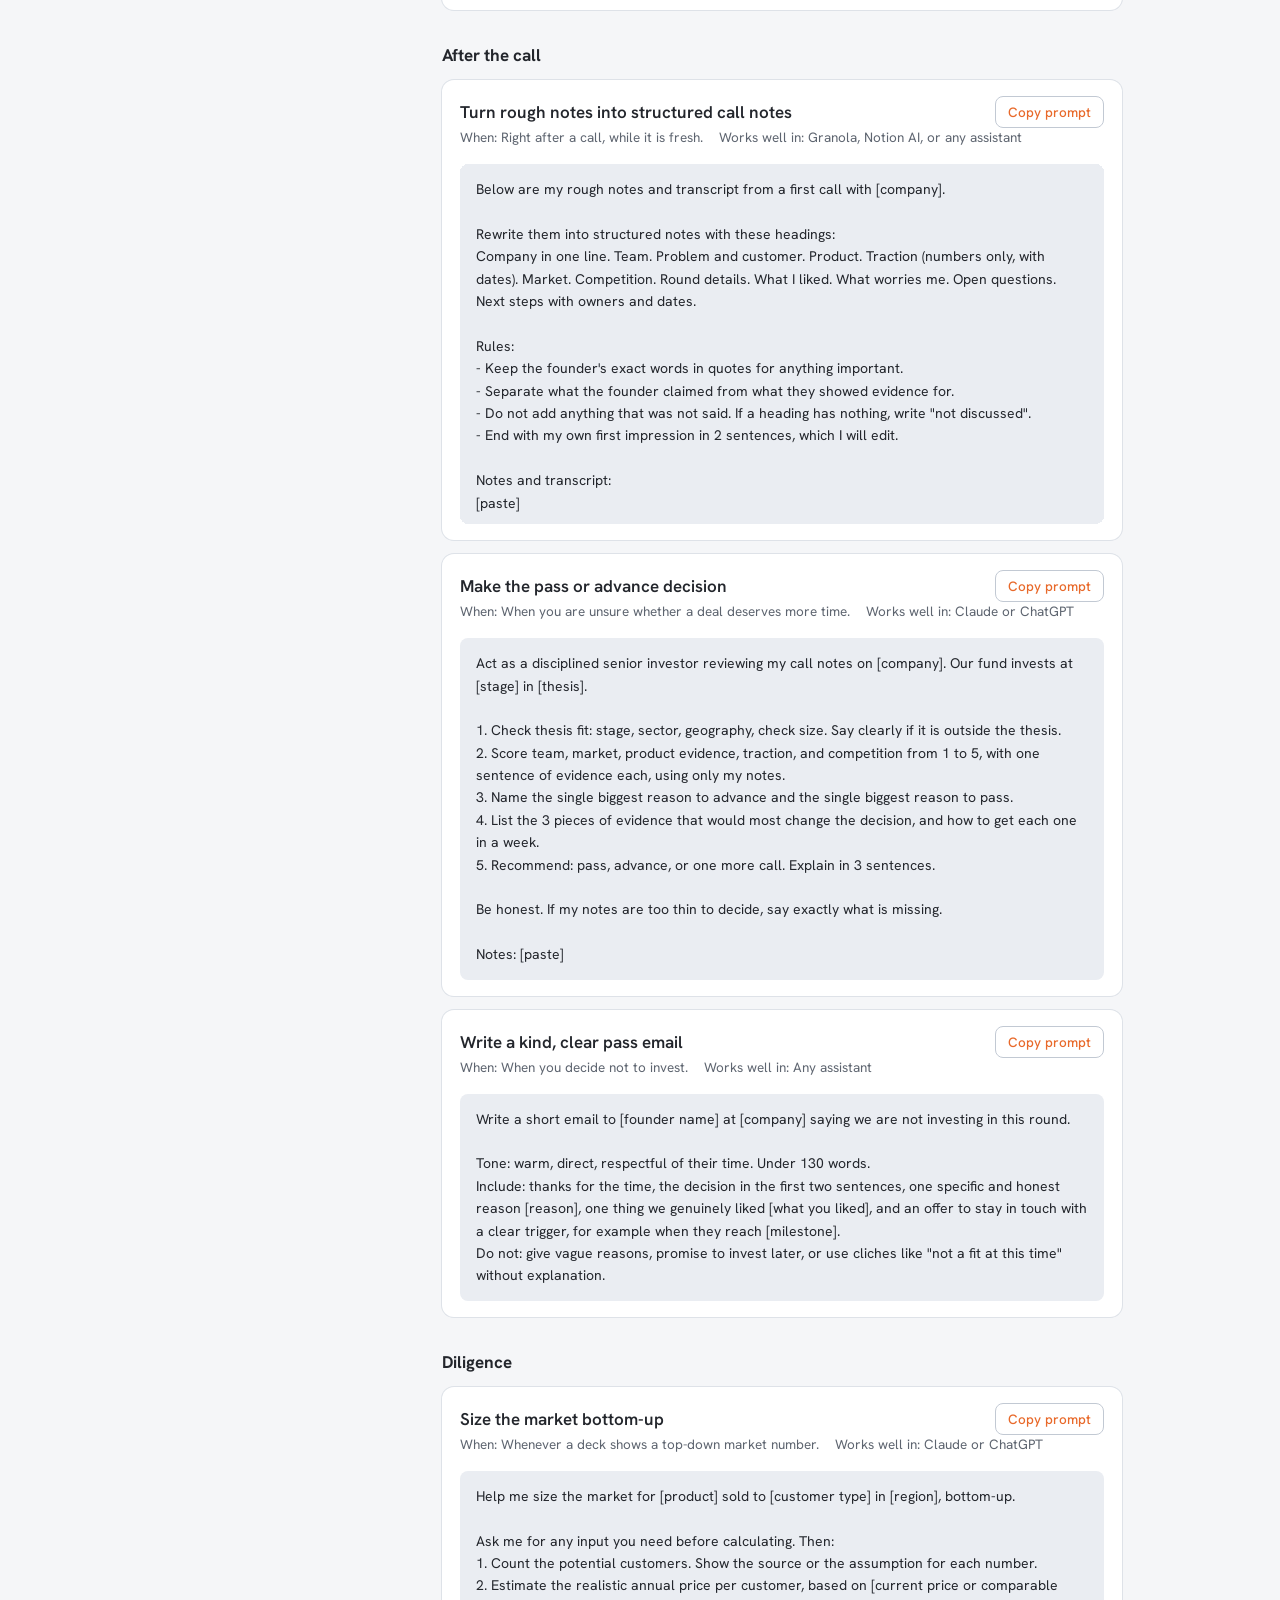
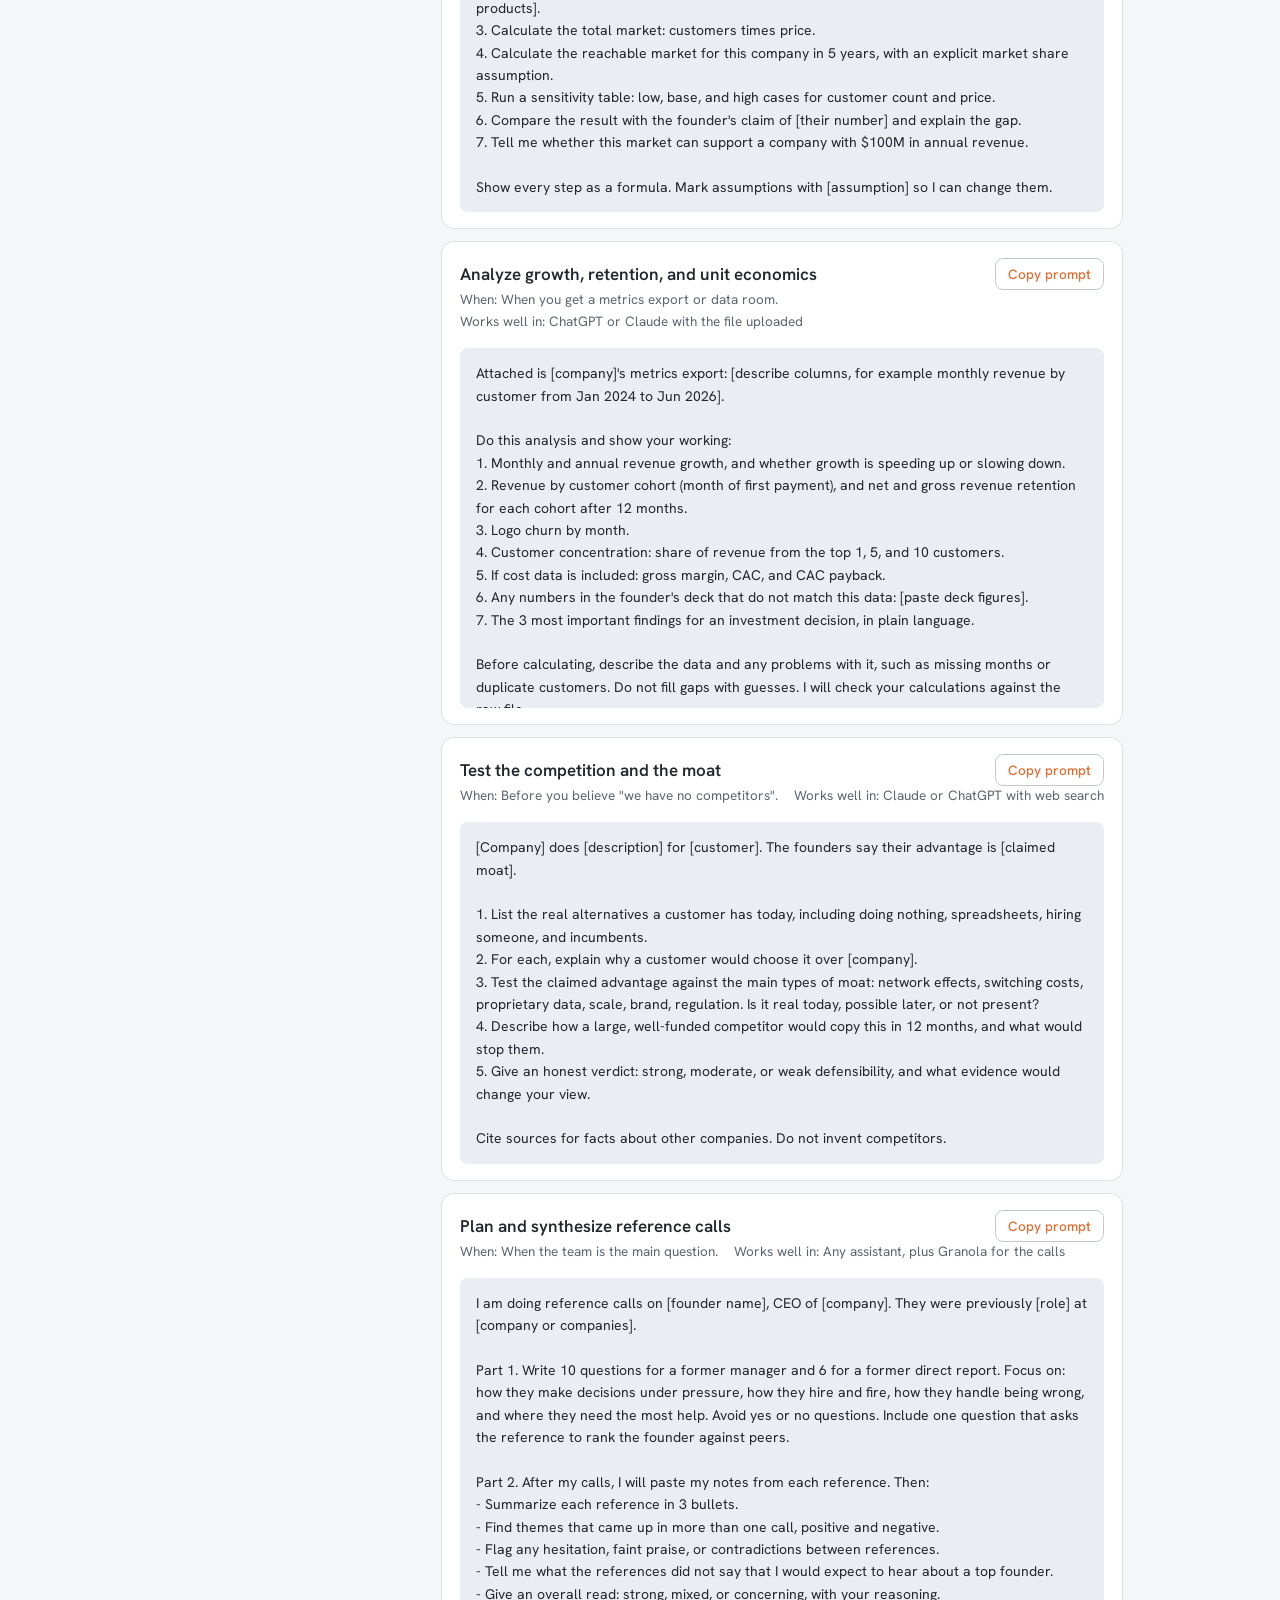
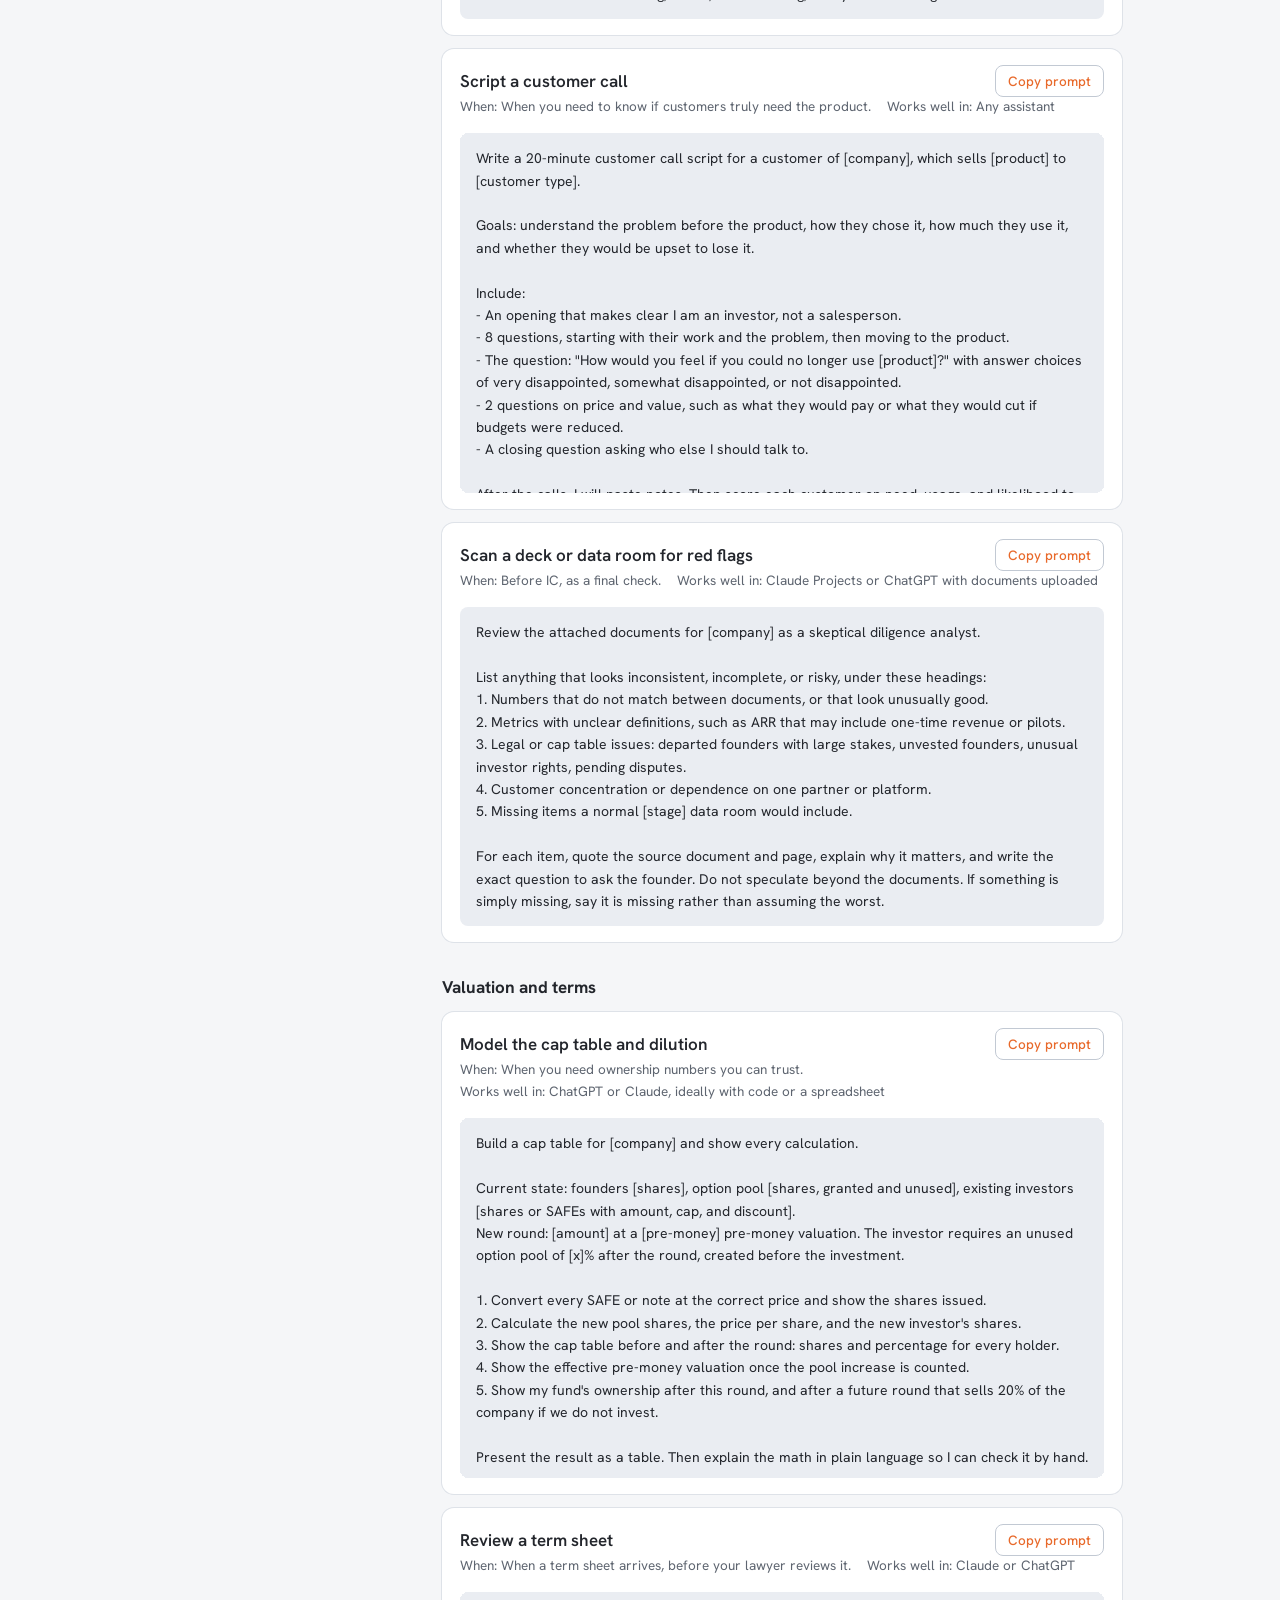
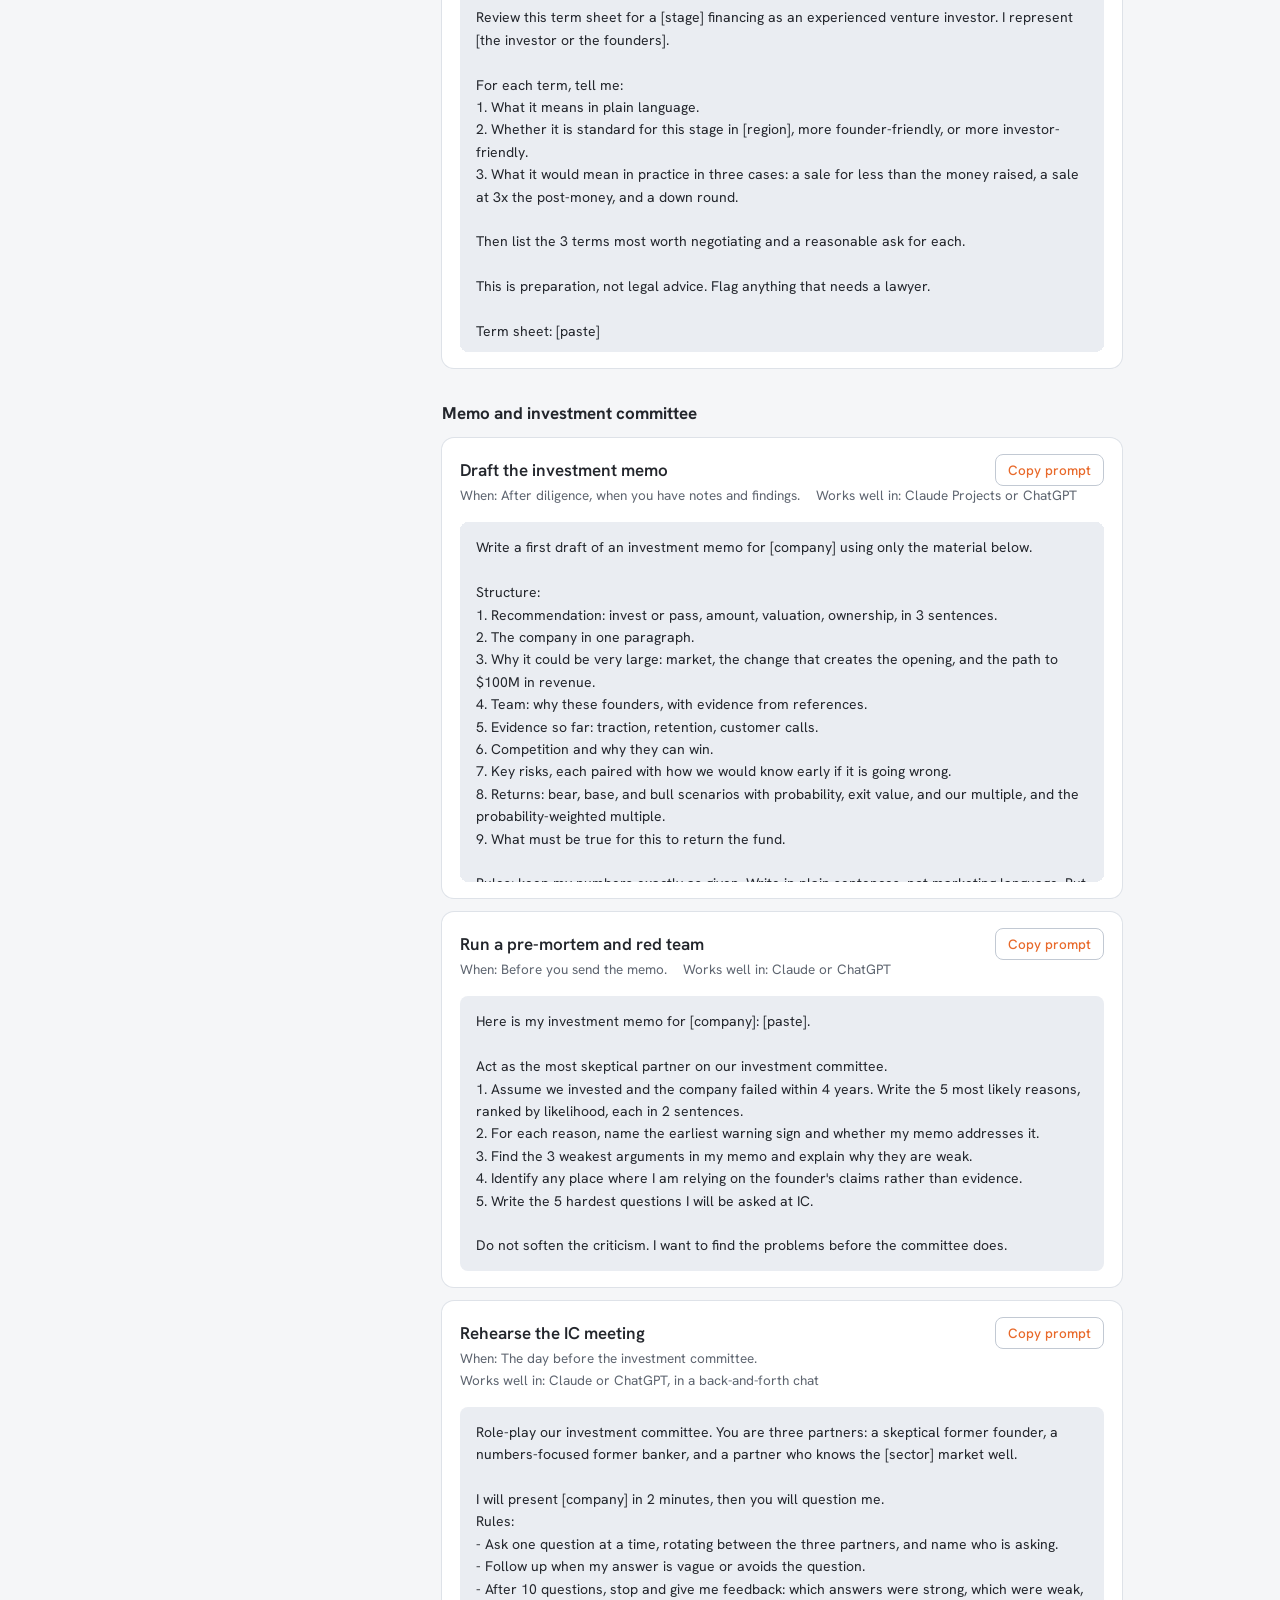
==== commit efb6e908: "Orange logo, dark mode with a light and dark switch, squared dock on desktop Co-Authored-By: Claude " ====
--- a/ai-tools.html
+++ b/ai-tools.html
@@ -11,6 +11,7 @@
 <link rel="preconnect" href="https://fonts.gstatic.com" crossorigin>
 <link rel="stylesheet" href="https://fonts.googleapis.com/css2?family=Newsreader:ital,opsz,wght@0,6..72,300..500;1,6..72,300..400&family=Hanken+Grotesk:ital,wght@0,400..700;1,400..500&display=swap">
 <link rel="stylesheet" href="assets/css/garage.css">
+<script src="assets/js/theme.js"></script>
 <script src="assets/js/site.js" defer></script>
 </head>
 <body>
@@ -29,6 +30,7 @@
       <a href="residency.html">Residency</a>
     </nav>
     <div class="nav-right">
+      <div class="theme-switch" role="group" aria-label="Theme"><button type="button" data-set-theme="light" title="Light theme" aria-pressed="false"><svg viewBox="0 0 20 20" aria-hidden="true"><circle cx="10" cy="10" r="3.6" fill="none" stroke="currentColor" stroke-width="1.5"/><path d="M10 1.8v2M10 16.2v2M1.8 10h2M16.2 10h2M4.2 4.2l1.4 1.4M14.4 14.4l1.4 1.4M4.2 15.8l1.4-1.4M14.4 5.6l1.4-1.4" stroke="currentColor" stroke-width="1.5" stroke-linecap="round"/></svg><span class="sr-only">Light theme</span></button><button type="button" data-set-theme="dark" title="Dark theme" aria-pressed="false"><svg viewBox="0 0 20 20" aria-hidden="true"><path d="M16.4 12.4A6.8 6.8 0 0 1 7.6 3.6a6.8 6.8 0 1 0 8.8 8.8z" fill="none" stroke="currentColor" stroke-width="1.5" stroke-linejoin="round"/></svg><span class="sr-only">Dark theme</span></button></div>
       <a class="login" href="app.html#/login">Log in</a>
       <a class="btn btn-primary btn-sm head-cta" href="app.html#/signup">Sign up</a>
       <button class="nav-toggle" type="button" aria-expanded="false" aria-controls="mobile-nav">Menu</button>
--- a/assets/css/garage.css
+++ b/assets/css/garage.css
@@ -3,7 +3,7 @@
 :root {
   --bg: #F7F6F2;
   --paper: #FBFAF7;
-  --ink-blue: #0E1430;
+  --ink-blue: #1E1F23;
   --bg-2: #EDECE3;
   --card: #FFFFFF;
   --ink: #16140F;
@@ -46,7 +46,7 @@
 .small { font-size: 14px; }
 .num { font-variant-numeric: tabular-nums; }
 .sr-only { position: absolute; width: 1px; height: 1px; overflow: hidden; clip: rect(0 0 0 0); white-space: nowrap; }
-.skip { position: absolute; left: 12px; top: -60px; background: var(--ink); color: #fff; padding: 10px 14px; border-radius: 6px; z-index: 100; }
+.skip { position: absolute; left: 12px; top: -60px; background: var(--ink); color: var(--on-ink); padding: 10px 14px; border-radius: 6px; z-index: 100; }
 .skip:focus { top: 12px; color: #fff; }
 
 /* Logo */
@@ -101,15 +101,15 @@
 .dots-title { font: 500 14px var(--sans); color: var(--muted); margin-bottom: 14px; }
 .dots { display: grid; grid-template-columns: repeat(10, 1fr); gap: 4px; }
 .dot { aspect-ratio: 1; border: 0; background: none; padding: 0; display: grid; place-items: center; cursor: pointer; border-radius: 50%; }
-.dot i { display: block; border-radius: 50%; width: var(--s, 12px); height: var(--s, 12px); background: #D6D5CC; transition: transform .12s; }
-.dot.mid i { background: #A7B9F4; }
+.dot i { display: block; border-radius: 50%; width: var(--s, 12px); height: var(--s, 12px); background: var(--dot); transition: transform .12s; }
+.dot.mid i { background: #F4B48E; }
 .dot.win i { background: var(--blue); }
 .dot:hover i { transform: scale(1.15); }
 .dot[aria-pressed="true"] i { box-shadow: 0 0 0 3px var(--card), 0 0 0 5px var(--ink); }
 .legend { display: flex; flex-wrap: wrap; gap: 8px 18px; margin-top: auto; padding-top: 22px; font-size: 13px; color: var(--muted); }
 .legend span { display: inline-flex; align-items: center; gap: 7px; }
-.legend i { display: inline-block; border-radius: 50%; width: 10px; height: 10px; background: #D6D5CC; }
-.legend .mid i { background: #A7B9F4; }
+.legend i { display: inline-block; border-radius: 50%; width: 10px; height: 10px; background: var(--dot); }
+.legend .mid i { background: #F4B48E; }
 .legend .win i { width: 14px; height: 14px; background: var(--blue); }
 .deal-card { overflow: hidden; display: flex; flex-direction: column; }
 .deal-top { padding: 24px 26px; }
@@ -181,25 +181,25 @@
 .read-list li a { font-weight: 500; text-decoration: none; }
 .read-list li span { display: block; font-size: 14px; color: var(--muted); }
 
-.player { position: relative; aspect-ratio: 16 / 9; border-radius: 14px; overflow: hidden; background: #0E1430; }
+.player { position: relative; aspect-ratio: 16 / 9; border-radius: 14px; overflow: hidden; background: #1E1F23; }
 .player video { position: absolute; inset: 0; width: 100%; height: 100%; background: #000; }
-.player .poster { position: absolute; inset: 0; border: 0; padding: 0; width: 100%; cursor: pointer; color: #fff; background: radial-gradient(120% 100% at 80% 0%, #2B4DCB, #0E1430 70%) center / cover no-repeat; display: grid; place-items: center; text-align: center; }
-.player .poster.has-image::before { content: ""; position: absolute; inset: 0; background: rgba(14,20,48,.35); }
+.player .poster { position: absolute; inset: 0; border: 0; padding: 0; width: 100%; cursor: pointer; color: #fff; background: radial-gradient(120% 100% at 80% 0%, var(--blue), #1E1F23 70%) center / cover no-repeat; display: grid; place-items: center; text-align: center; }
+.player .poster.has-image::before { content: ""; position: absolute; inset: 0; background: rgba(30, 31, 35, .35); }
 .player .poster > span { position: relative; display: grid; justify-items: center; gap: 10px; }
 .player .poster b { font: 400 22px var(--serif); }
 .player .poster small { font-size: 13px; opacity: .8; }
-.play-icon { width: 56px; height: 56px; border-radius: 50%; background: #fff; display: grid; place-items: center; }
+.play-icon { width: 56px; height: 56px; border-radius: 50%; background: var(--card); display: grid; place-items: center; }
 .play-icon::after { content: ""; border-left: 16px solid var(--blue); border-top: 10px solid transparent; border-bottom: 10px solid transparent; margin-left: 4px; }
 .player .poster:hover .play-icon { background: var(--blue-soft); }
-.player-msg { position: absolute; left: 12px; right: 12px; bottom: 12px; background: rgba(14,20,48,.92); color: #fff; padding: 10px 14px; border-radius: 8px; font-size: 14px; }
+.player-msg { position: absolute; left: 12px; right: 12px; bottom: 12px; background: rgba(30, 31, 35, .92); color: #fff; padding: 10px 14px; border-radius: 8px; font-size: 14px; }
 
 /* Closing call */
 .closing { padding: 0 0 112px; }
 .closing-box { border-radius: 20px; background: var(--ink-blue); color: #fff; padding: 64px 40px; text-align: center; }
 .closing h2 { font: 400 clamp(36px, 5vw, 60px)/1.05 var(--serif); letter-spacing: -.02em; }
-.closing p { color: #C8CEE4; margin: 16px auto 0; max-width: 32em; font-size: 17px; }
+.closing p { color: #C9CDD3; margin: 16px auto 0; max-width: 32em; font-size: 17px; }
 .closing .btn { margin-top: 30px; }
-.closing .btn-primary { background: #fff; color: var(--ink); }
+.closing .btn-primary { background: var(--card); color: var(--ink); }
 .closing .btn-primary:hover { background: var(--blue-soft); color: var(--ink); }
 
 /* Footer */
@@ -209,10 +209,10 @@
 .foot-top { display: grid; grid-template-columns: 1.6fr 1fr 1fr 1fr; gap: 32px; }
 .foot-brand { align-self: start; }
 .foot-brand .logo { color: #fff; }
-.foot-brand p { margin-top: 14px; color: #C8CEE4; max-width: 22em; }
+.foot-brand p { margin-top: 14px; color: #C9CDD3; max-width: 22em; }
 .site-foot h2 { font: 600 14px var(--sans); margin-bottom: 12px; }
 .site-foot ul { list-style: none; padding: 0; display: grid; gap: 7px; }
-.foot-bottom { margin-top: 52px; padding-top: 22px; border-top: 1px solid #263055; display: flex; flex-wrap: wrap; justify-content: space-between; gap: 12px; color: #A9B1CF; }
+.foot-bottom { margin-top: 52px; padding-top: 22px; border-top: 1px solid #3A3D44; display: flex; flex-wrap: wrap; justify-content: space-between; gap: 12px; color: #A3A9B3; }
 
 /* ---------- Article page ---------- */
 .article-head { text-align: center; padding: 72px 28px 40px; }
@@ -232,7 +232,7 @@
 .prose ul, .prose ol { margin: 0 0 20px; padding-left: 24px; display: grid; gap: 8px; }
 .prose table { width: 100%; border-collapse: collapse; margin: 10px 0 26px; font: 300 15px/1.5 var(--sans); background: var(--card); border-radius: var(--radius); overflow: hidden; box-shadow: 0 0 0 1px var(--line); }
 .prose th, .prose td { text-align: left; padding: 11px 14px; border-bottom: 1px solid var(--line); vertical-align: top; }
-.prose th { font-weight: 500; background: #FAFAF5; }
+.prose th { font-weight: 500; background: var(--bg-2); }
 .prose tr:last-child td { border-bottom: 0; }
 .callout { background: var(--blue-soft); border-radius: var(--radius); padding: 22px 24px; margin: 28px 0; }
 .callout p:last-child { margin-bottom: 0; }
@@ -275,10 +275,10 @@
 .module-card:hover h3 { color: var(--blue); }
 
 .next-card { display: flex; justify-content: space-between; align-items: center; gap: 24px; padding: 28px; border-radius: 14px; color: #fff;
-             background: radial-gradient(120% 140% at 90% 0%, #2B4DCB 0%, #18245A 50%, #0E1226 100%); }
+             background: radial-gradient(120% 140% at 90% 0%, var(--blue) 0%, #5A2A12 50%, #1E1F23 100%); }
 .next-card h2 { font: 400 28px var(--serif); }
 .next-card p { opacity: .82; margin-top: 6px; }
-.next-card .btn-primary { background: #fff; color: var(--ink); }
+.next-card .btn-primary { background: var(--card); color: var(--ink); }
 .next-card .btn-primary:hover { background: var(--blue-soft); color: var(--ink); }
 
 .track-row { display: grid; grid-template-columns: 1fr auto; gap: 8px 16px; align-items: center; padding: 16px 20px; border-top: 1px solid var(--line); }
@@ -305,7 +305,7 @@
 .tabs a[aria-current="page"] { color: var(--ink); border-bottom-color: var(--blue); font-weight: 500; }
 
 .test-table { width: 100%; border-collapse: collapse; font-size: 15px; }
-.test-table th { text-align: left; font-weight: 400; color: var(--muted); font-size: 13px; padding: 10px 12px; border-bottom: 1px solid var(--line); background: #FAFAF5; }
+.test-table th { text-align: left; font-weight: 400; color: var(--muted); font-size: 13px; padding: 10px 12px; border-bottom: 1px solid var(--line); background: var(--bg-2); }
 .test-table td { padding: 12px; border-bottom: 1px solid var(--line); vertical-align: middle; }
 .test-table b { font-weight: 500; }
 .test-table tr.locked td { color: var(--faint); }
@@ -323,7 +323,7 @@
 .rules { padding-left: 20px; display: grid; gap: 9px; }
 
 /* Test runner */
-.runner-bar { position: sticky; top: 0; z-index: 10; background: rgba(245,245,238,.95); backdrop-filter: blur(8px); border-bottom: 1px solid var(--line); }
+.runner-bar { position: sticky; top: 0; z-index: 10; background: color-mix(in srgb, var(--bg) 94%, transparent); backdrop-filter: blur(8px); border-bottom: 1px solid var(--line); }
 .runner-bar .inner { display: flex; align-items: center; gap: 22px; padding: 12px 32px; flex-wrap: wrap; }
 .runner-bar h1 { font: 400 18px var(--serif); }
 .runner-bar .meta { display: flex; gap: 18px; font-size: 14px; color: var(--muted); flex-wrap: wrap; }
@@ -354,14 +354,14 @@
 .decide-buttons { display: grid; grid-template-columns: 1fr 1fr; gap: 10px; }
 .decide-buttons .btn { min-height: 50px; font-size: 16px; }
 .decide-box label { display: block; font-size: 14px; font-weight: 400; margin: 14px 0 6px; }
-.decide-box textarea { width: 100%; min-height: 72px; border: 1px solid var(--line-strong); border-radius: 8px; padding: 10px; font: 300 15px var(--sans); background: #fff; resize: vertical; }
+.decide-box textarea { width: 100%; min-height: 72px; border: 1px solid var(--line-strong); border-radius: 8px; padding: 10px; font: 300 15px var(--sans); background: var(--card); resize: vertical; }
 .conv { display: grid; grid-template-columns: repeat(3, 1fr); gap: 6px; }
 .conv input { position: absolute; opacity: 0; pointer-events: none; }
 .conv label { margin: 0; text-align: center; padding: 8px 4px; border: 1px solid var(--line-strong); border-radius: 999px; cursor: pointer; font-size: 14px; }
-.conv input:checked + label { background: var(--ink); border-color: var(--ink); color: #fff; }
+.conv input:checked + label { background: var(--ink); border-color: var(--ink); color: var(--on-ink); }
 .conv input:focus-visible + label { outline: 2px solid var(--blue); outline-offset: 2px; }
 .keys { font-size: 13px; color: var(--muted); margin-top: 10px; }
-kbd { font: 500 12px/1 var(--sans); border: 1px solid var(--line-strong); border-bottom-width: 2px; border-radius: 4px; padding: 2px 6px; background: #fff; }
+kbd { font: 500 12px/1 var(--sans); border: 1px solid var(--line-strong); border-bottom-width: 2px; border-radius: 4px; padding: 2px 6px; background: var(--card); }
 .thesis-box { background: var(--bg-2); border-radius: 12px; padding: 16px 18px; font-size: 15px; }
 .thesis-box h3 { font: 400 11.5px var(--sans); letter-spacing: .1em; text-transform: uppercase; color: var(--muted); margin-bottom: 6px; }
 .picked-list { list-style: none; padding: 0; font-size: 14px; display: grid; gap: 4px; max-height: 220px; overflow: auto; }
@@ -384,11 +384,11 @@
 .score dd { margin: 4px 0 0; font: 300 40px/1.1 var(--serif); font-variant-numeric: tabular-nums; }
 .score small { display: block; font-size: 13px; color: var(--muted); margin-top: 4px; }
 .lessons { list-style: none; padding: 0; display: grid; gap: 12px; }
-.lessons li { padding: 16px 18px; border-left: 3px solid var(--blue); background: #FAFAF5; border-radius: 0 10px 10px 0; }
+.lessons li { padding: 16px 18px; border-left: 3px solid var(--blue); background: var(--bg-2); border-radius: 0 10px 10px 0; }
 .lessons a { font-size: 15px; font-weight: 400; }
 .filter { display: flex; gap: 6px; flex-wrap: wrap; margin-bottom: 14px; }
 .filter button { border: 1px solid var(--line-strong); background: transparent; border-radius: 999px; padding: 6px 14px; font-size: 14px; cursor: pointer; }
-.filter button[aria-pressed="true"] { background: var(--ink); color: #fff; border-color: var(--ink); }
+.filter button[aria-pressed="true"] { background: var(--ink); color: var(--on-ink); border-color: var(--ink); }
 .result-table td small { display: block; color: var(--muted); font-size: 13px; }
 .result-table td.mult { font-weight: 500; font-variant-numeric: tabular-nums; }
 .result-table details summary { cursor: pointer; color: var(--blue); font-size: 14px; }
@@ -413,13 +413,13 @@
 .lesson ul, .lesson ol { padding-left: 24px; margin: 0 0 20px; display: grid; gap: 9px; }
 .lesson table { width: 100%; border-collapse: collapse; margin: 8px 0 26px; font: 300 15px/1.5 var(--sans); background: var(--card); border-radius: 10px; overflow: hidden; box-shadow: 0 0 0 1px var(--line); }
 .lesson th, .lesson td { text-align: left; padding: 10px 13px; border-bottom: 1px solid var(--line); vertical-align: top; }
-.lesson th { font-weight: 500; background: #FAFAF5; }
+.lesson th { font-weight: 500; background: var(--bg-2); }
 @media (max-width: 600px) { .lesson table { display: block; overflow-x: auto; } .lesson th, .lesson td { min-width: 120px; } }
 .lesson tr:last-child td { border-bottom: 0; }
-.note { background: #FAFAF5; border-radius: 12px; box-shadow: 0 0 0 1px var(--line); border-left: 3px solid var(--blue); padding: 20px 24px; margin: 26px 0 30px; font-size: 17.5px; }
+.note { background: var(--bg-2); border-radius: 12px; box-shadow: 0 0 0 1px var(--line); border-left: 3px solid var(--blue); padding: 20px 24px; margin: 26px 0 30px; font-size: 17.5px; }
 .note p:last-child, .note ul:last-child, .note table:last-child { margin-bottom: 0; }
 .lesson .note-title { font: 500 12px var(--sans); letter-spacing: .1em; text-transform: uppercase; color: var(--blue-dark); margin-bottom: 10px; }
-.note table { background: #fff; }
+.note table { background: var(--card); }
 .check { background: var(--card); border-radius: 10px; box-shadow: 0 0 0 1px var(--line); margin-bottom: 10px; }
 .check summary { cursor: pointer; padding: 16px 20px; font: 400 17px/1.45 var(--serif); list-style: none; display: flex; gap: 14px; justify-content: space-between; }
 .check summary::-webkit-details-marker { display: none; }
@@ -436,7 +436,7 @@
 .lesson-nav .btn { white-space: normal; text-align: left; padding-top: 8px; padding-bottom: 8px; max-width: 100%; }
 
 /* Glossary, library, forms */
-.search { width: 100%; max-width: 440px; border: 1px solid var(--line-strong); border-radius: 999px; padding: 11px 18px; font: 300 16px var(--sans); background: #fff; }
+.search { width: 100%; max-width: 440px; border: 1px solid var(--line-strong); border-radius: 999px; padding: 11px 18px; font: 300 16px var(--sans); background: var(--card); }
 .gloss { margin-top: 22px; }
 .gloss div { padding: 15px 0; border-bottom: 1px solid var(--line); }
 .gloss dt { font: 400 21px var(--serif); }
@@ -450,15 +450,15 @@
 code { background: var(--bg-2); padding: 2px 6px; border-radius: 4px; font-size: 14px; }
 .form { max-width: 460px; display: grid; gap: 16px; }
 .form label { font-weight: 400; font-size: 15px; display: block; margin-bottom: 6px; }
-.form input[type=text], .form input[type=email] { width: 100%; border: 1px solid var(--line-strong); border-radius: 10px; padding: 11px 14px; font: 300 16px var(--sans); background: #fff; }
+.form input[type=text], .form input[type=email] { width: 100%; border: 1px solid var(--line-strong); border-radius: 10px; padding: 11px 14px; font: 300 16px var(--sans); background: var(--card); }
 .radio-cards { display: grid; gap: 8px; }
-.radio-cards label { display: flex; gap: 12px; align-items: flex-start; background: #fff; border: 1px solid var(--line-strong); border-radius: 12px; padding: 14px; cursor: pointer; margin: 0; }
+.radio-cards label { display: flex; gap: 12px; align-items: flex-start; background: var(--card); border: 1px solid var(--line-strong); border-radius: 12px; padding: 14px; cursor: pointer; margin: 0; }
 .radio-cards input { margin-top: 5px; accent-color: var(--blue); }
 .radio-cards b { display: block; font: 400 19px var(--serif); }
 .radio-cards span { color: var(--muted); font-size: 14px; }
 .form-error { color: var(--bad); font-size: 14px; }
 .auth { min-height: 100vh; display: grid; place-items: center; background: var(--bg); padding: 24px; }
-.auth-card { background: #fff; border-radius: 16px; box-shadow: 0 0 0 1px var(--line), 0 24px 60px -36px rgba(22,20,15,.45); padding: 40px; width: 100%; max-width: 540px; }
+.auth-card { background: var(--card); border-radius: 16px; box-shadow: 0 0 0 1px var(--line), 0 24px 60px -36px rgba(22,20,15,.45); padding: 40px; width: 100%; max-width: 540px; }
 .auth-card .logo { margin-bottom: 28px; }
 .auth-card h1 { font: 300 38px/1.1 var(--serif); }
 .auth-card > p { color: var(--muted); margin: 10px 0 26px; }
@@ -490,7 +490,7 @@
   .article { grid-template-columns: 1fr; gap: 28px; }
   .toc { position: static; background: var(--card); border-radius: 12px; padding: 18px; box-shadow: 0 0 0 1px var(--line); }
   .app { grid-template-columns: 1fr; }
-  .sidebar { display: none; position: fixed; inset: 0 auto 0 0; width: 280px; z-index: 30; box-shadow: 0 0 0 100vmax rgba(14,20,48,.35); }
+  .sidebar { display: none; position: fixed; inset: 0 auto 0 0; width: 280px; z-index: 30; box-shadow: 0 0 0 100vmax rgba(30, 31, 35, .35); }
   .app.nav-open .sidebar { display: flex; }
   .app-top { display: flex; align-items: center; justify-content: space-between; padding: 12px 18px; border-bottom: 1px solid var(--line); position: sticky; top: 0; background: var(--bg); z-index: 20; }
   .page { padding: 30px 20px 64px; }
@@ -530,24 +530,24 @@
 }
 @media print {
   .sidebar, .app-top, .runner-bar, .decide, .site-head, .reading-bar, .lesson-toc { display: none !important; }
-  body { background: #fff; }
+  body { background: var(--card); }
 }
 
 /* ---------- Sign-in, LP report, workshops, tours, metrics ---------- */
 .auth-wide { max-width: 640px; }
 .choice-cards { display: grid; grid-template-columns: 1fr 1fr; gap: 12px; }
-.choice-card { text-align: left; background: #fff; border: 1px solid var(--line-strong); border-radius: 14px; padding: 18px; cursor: pointer; font: inherit; color: var(--ink); }
+.choice-card { text-align: left; background: var(--card); border: 1px solid var(--line-strong); border-radius: 14px; padding: 18px; cursor: pointer; font: inherit; color: var(--ink); }
 .choice-card:hover, .choice-card[aria-pressed="true"] { border-color: var(--blue); box-shadow: 0 0 0 3px var(--blue-soft); }
 .choice-card b { display: block; font: 400 22px var(--serif); margin-bottom: 4px; }
 .choice-card span { color: var(--muted); font-size: 14px; }
 .sso { display: grid; gap: 10px; }
 .sso .btn { width: 100%; min-height: 46px; justify-content: center; }
-.btn-google { background: #fff; color: var(--ink); border-color: var(--line-strong); }
+.btn-google { background: var(--card); color: var(--ink); border-color: var(--line-strong); }
 .btn-google:hover { border-color: var(--ink); color: var(--ink); }
 .divider { display: flex; align-items: center; gap: 12px; color: var(--faint); font-size: 13px; margin: 18px 0; }
 .divider::before, .divider::after { content: ""; flex: 1; height: 1px; background: var(--line); }
-.form select, .select { width: 100%; border: 1px solid var(--line-strong); border-radius: 10px; padding: 11px 12px; font: 400 16px var(--sans); background: #fff; color: var(--ink); }
-.form input[type=tel], .form input[type=password], .form input[type=number], .form textarea { width: 100%; border: 1px solid var(--line-strong); border-radius: 10px; padding: 11px 14px; font: 400 16px var(--sans); background: #fff; }
+.form select, .select { width: 100%; border: 1px solid var(--line-strong); border-radius: 10px; padding: 11px 12px; font: 400 16px var(--sans); background: var(--card); color: var(--ink); }
+.form input[type=tel], .form input[type=password], .form input[type=number], .form textarea { width: 100%; border: 1px solid var(--line-strong); border-radius: 10px; padding: 11px 14px; font: 400 16px var(--sans); background: var(--card); }
 .form textarea { min-height: 110px; resize: vertical; }
 .hint { font-size: 13px; color: var(--muted); margin-top: 4px; }
 .consent { font-size: 13px; color: var(--muted); }
@@ -555,7 +555,7 @@
 
 /* LP report */
 .report { max-width: 900px; }
-.report-cover { border-radius: 16px; padding: 36px; color: #fff; background: radial-gradient(120% 140% at 90% 0%, #2B4DCB 0%, #18245A 50%, #0E1430 100%); }
+.report-cover { border-radius: 16px; padding: 36px; color: #fff; background: radial-gradient(120% 140% at 90% 0%, var(--blue) 0%, #5A2A12 50%, #1E1F23 100%); }
 .report-cover .kicker { font-size: 14px; opacity: .8; }
 .report-cover h1 { font: 400 40px/1.1 var(--serif); margin-top: 8px; }
 .report-cover p { margin-top: 10px; opacity: .85; max-width: 40em; }
@@ -578,7 +578,7 @@
 
 /* Feedback */
 .stars { display: flex; gap: 6px; flex-wrap: wrap; }
-.stars button { width: 42px; height: 42px; border-radius: 8px; border: 1px solid var(--line-strong); background: #fff; font: 600 15px var(--sans); cursor: pointer; }
+.stars button { width: 42px; height: 42px; border-radius: 8px; border: 1px solid var(--line-strong); background: var(--card); font: 600 15px var(--sans); cursor: pointer; }
 .stars button[aria-pressed="true"] { background: var(--blue); color: #fff; border-color: var(--blue); }
 
 /* Workshops */
@@ -595,7 +595,7 @@
 .ws-table th { text-align: left; font-weight: 500; color: var(--muted); font-size: 13px; padding: 8px; border-bottom: 1px solid var(--line); }
 .ws-table td { padding: 8px; border-bottom: 1px solid var(--line); vertical-align: middle; }
 .ws-table tr:last-child td { border-bottom: 0; }
-.ws-input { width: 140px; border: 1px solid var(--line-strong); border-radius: 8px; padding: 7px 10px; font: 400 15px var(--sans); font-variant-numeric: tabular-nums; background: #fff; }
+.ws-input { width: 140px; border: 1px solid var(--line-strong); border-radius: 8px; padding: 7px 10px; font: 400 15px var(--sans); font-variant-numeric: tabular-nums; background: var(--card); }
 .ws-input.right { border-color: var(--good); background: var(--good-soft); }
 .ws-input.wrong { border-color: var(--bad); background: var(--bad-soft); }
 .ws-row { display: flex; flex-wrap: wrap; gap: 12px 24px; margin-top: 12px; align-items: end; }
@@ -604,7 +604,7 @@
 .answer { margin-top: 12px; background: var(--paper); border-radius: 10px; padding: 12px 14px; font-size: 14px; }
 .scenario { background: var(--blue-soft); border-radius: 12px; padding: 16px 18px; }
 .scenario p + p { margin-top: 6px; }
-.doc { background: #fff; border-radius: 12px; box-shadow: 0 0 0 1px var(--line); padding: 32px; font: 400 16px/1.6 var(--serif); }
+.doc { background: var(--card); border-radius: 12px; box-shadow: 0 0 0 1px var(--line); padding: 32px; font: 400 16px/1.6 var(--serif); }
 .doc h2 { font: 400 26px var(--serif); text-align: center; margin-bottom: 4px; }
 .doc .sub { text-align: center; color: var(--muted); margin-bottom: 18px; font-size: 14px; }
 .doc h3 { font: 600 15px var(--sans); margin: 18px 0 6px; }
@@ -618,8 +618,8 @@
 .memo-grid > * { min-width: 0; }
 
 /* Guided tour */
-.tour-hole { position: fixed; z-index: 91; border-radius: 12px; box-shadow: 0 0 0 4px var(--blue), 0 0 0 9999px rgba(14,20,48,.5); pointer-events: none; transition: all .2s; }
-.tour-pop { position: fixed; z-index: 92; width: min(360px, calc(100vw - 32px)); background: #fff; border-radius: 14px; padding: 18px 20px; box-shadow: 0 24px 60px -20px rgba(14,20,48,.6); }
+.tour-hole { position: fixed; z-index: 91; border-radius: 12px; box-shadow: 0 0 0 4px var(--blue), 0 0 0 9999px rgba(30, 31, 35, .5); pointer-events: none; transition: all .2s; }
+.tour-pop { position: fixed; z-index: 92; width: min(360px, calc(100vw - 32px)); background: var(--card); border-radius: 14px; padding: 18px 20px; box-shadow: 0 24px 60px -20px rgba(30, 31, 35, .6); }
 .tour-pop .count { font-size: 12px; color: var(--muted); }
 .tour-pop h3 { font: 400 22px var(--serif); margin-top: 2px; }
 .tour-pop p { font-size: 15px; margin-top: 6px; }
@@ -627,8 +627,8 @@
 
 /* Metrics guide and sector map */
 .sector-tabs { display: flex; flex-wrap: wrap; gap: 6px; margin-bottom: 20px; }
-.sector-tabs a { padding: 7px 12px; border-radius: 999px; border: 1px solid var(--line-strong); text-decoration: none; font-size: 14px; color: var(--ink); background: #fff; }
-.sector-tabs a[aria-current="page"] { background: var(--ink); color: #fff; border-color: var(--ink); }
+.sector-tabs a { padding: 7px 12px; border-radius: 999px; border: 1px solid var(--line-strong); text-decoration: none; font-size: 14px; color: var(--ink); background: var(--card); }
+.sector-tabs a[aria-current="page"] { background: var(--ink); color: var(--on-ink); border-color: var(--ink); }
 .sub-block { background: var(--card); border-radius: 14px; box-shadow: 0 0 0 1px var(--line); padding: 20px; scroll-margin-top: 20px; }
 .sub-block + .sub-block { margin-top: 16px; }
 .sub-block h3 { font: 400 24px var(--serif); }
@@ -694,15 +694,15 @@
 .deck-bar { display: flex; flex-wrap: wrap; align-items: center; gap: 8px 10px; margin: 12px 0 4px; }
 .founders { list-style: none; padding: 0; margin: 10px 0 6px; display: grid; gap: 6px; font-size: 14px; }
 .founders span { display: block; color: var(--muted); font-size: 13px; }
-.deck-dialog { width: min(980px, calc(100vw - 24px)); max-height: calc(100vh - 24px); border: 0; border-radius: 16px; padding: 0; background: var(--card); color: var(--ink); box-shadow: 0 30px 80px rgba(14, 20, 48, .35); }
-.deck-dialog::backdrop { background: rgba(14, 20, 48, .6); }
+.deck-dialog { width: min(980px, calc(100vw - 24px)); max-height: calc(100vh - 24px); border: 0; border-radius: 16px; padding: 0; background: var(--card); color: var(--ink); box-shadow: 0 30px 80px rgba(30, 31, 35, .35); }
+.deck-dialog::backdrop { background: rgba(30, 31, 35, .6); }
 .deck-top { display: flex; justify-content: space-between; align-items: center; gap: 12px; padding: 12px 16px; border-bottom: 1px solid var(--line); }
 .deck-tabs { display: flex; gap: 4px; }
-.deck-tabs button, .deck-close { border: 1px solid var(--line-strong); background: #fff; border-radius: 999px; padding: 6px 14px; font: 500 14px var(--sans); cursor: pointer; color: var(--ink); }
-.deck-tabs button[aria-pressed="true"] { background: var(--ink); color: #fff; border-color: var(--ink); }
+.deck-tabs button, .deck-close { border: 1px solid var(--line-strong); background: var(--card); border-radius: 999px; padding: 6px 14px; font: 500 14px var(--sans); cursor: pointer; color: var(--ink); }
+.deck-tabs button[aria-pressed="true"] { background: var(--ink); color: var(--on-ink); border-color: var(--ink); }
 .deck-pane { padding: 16px; overflow: auto; max-height: calc(100vh - 110px); }
 .deck-stage { aspect-ratio: 16 / 9; width: 100%; }
-.slide { height: 100%; background: #fff; border: 1px solid var(--line); border-radius: 12px; padding: clamp(18px, 4vw, 48px); display: flex; flex-direction: column; justify-content: center; overflow: auto; }
+.slide { height: 100%; background: var(--card); border: 1px solid var(--line); border-radius: 12px; padding: clamp(18px, 4vw, 48px); display: flex; flex-direction: column; justify-content: center; overflow: auto; }
 .slide h3 { font: 700 clamp(22px, 3.6vw, 44px)/1.12 var(--sans); letter-spacing: -.02em; max-width: 24ch; }
 .slide.big h3 { font-size: clamp(30px, 5.4vw, 64px); color: var(--blue); }
 .slide ul { margin: clamp(10px, 2vw, 22px) 0 0 20px; font-size: clamp(14px, 1.8vw, 20px); display: grid; gap: 6px; }
@@ -731,8 +731,8 @@
 .focus-actions { display: flex; flex-wrap: wrap; align-items: center; gap: 10px; margin-top: 16px; }
 .chip-check { position: relative; display: inline-flex; }
 .chip-check input { position: absolute; opacity: 0; inset: 0; margin: 0; cursor: pointer; }
-.chip-check span { padding: 6px 11px; border-radius: 999px; border: 1px solid var(--line-strong); background: #fff; font-size: 13.5px; cursor: pointer; user-select: none; }
-.chip-check input:checked + span { background: var(--ink); color: #fff; border-color: var(--ink); }
+.chip-check span { padding: 6px 11px; border-radius: 999px; border: 1px solid var(--line-strong); background: var(--card); font-size: 13.5px; cursor: pointer; user-select: none; }
+.chip-check input:checked + span { background: var(--ink); color: var(--on-ink); border-color: var(--ink); }
 .chip-check input:focus-visible + span { outline: 2px solid var(--blue); outline-offset: 2px; }
 .chip-check kbd { font-size: 11px; opacity: .6; margin-left: 2px; }
 .reasons { border: 0; padding: 0; margin: 14px 0 0; display: flex; flex-wrap: wrap; gap: 6px; }
@@ -741,7 +741,7 @@
 .stage-steps li { counter-increment: st; padding: 6px 12px; border-radius: 999px; background: var(--bg-2); color: var(--muted); font-size: 14px; }
 .stage-steps li::before { content: counter(st) ". "; }
 .stage-steps li.done { background: var(--good-soft); color: var(--good); }
-.stage-steps li.now { background: var(--ink); color: #fff; }
+.stage-steps li.now { background: var(--ink); color: var(--on-ink); }
 .dd-progress { margin-bottom: 12px; }
 .dd-card { background: var(--card); border-radius: 14px; box-shadow: 0 0 0 1px var(--line); margin-top: 12px; }
 .dd-card.complete { box-shadow: 0 0 0 1px var(--good-soft), 0 0 0 1px var(--line); }
@@ -774,13 +774,13 @@
   .dd-card summary { flex-direction: column; align-items: flex-start; }
   .deck-pane { padding: 10px; }
 }
-.phone { position: relative; display: flex; border: 1px solid var(--line-strong); border-radius: 10px; background: #fff; }
+.phone { position: relative; display: flex; border: 1px solid var(--line-strong); border-radius: 10px; background: var(--card); }
 .phone:focus-within { outline: 2px solid var(--blue); outline-offset: 1px; }
 .phone > input[type=tel] { border: 0; flex: 1; min-width: 0; background: transparent; outline: none; }
 .phone-cc { display: inline-flex; align-items: center; gap: 6px; border: 0; border-right: 1px solid var(--line); background: var(--bg-2); padding: 0 10px; border-radius: 10px 0 0 10px; font: 500 15px var(--sans); color: var(--ink); cursor: pointer; white-space: nowrap; }
 .phone-cc .caret { font-size: 11px; color: var(--muted); }
 .flag { width: 24px; height: 18px; border-radius: 2px; object-fit: cover; box-shadow: 0 0 0 1px rgba(0,0,0,.08); flex: none; background: var(--bg-2); }
-.phone-pop { position: absolute; z-index: 50; top: calc(100% + 6px); left: 0; width: min(340px, calc(100vw - 48px)); background: #fff; border-radius: 12px; box-shadow: 0 12px 40px rgba(14,20,48,.18), 0 0 0 1px var(--line); padding: 8px; }
+.phone-pop { position: absolute; z-index: 50; top: calc(100% + 6px); left: 0; width: min(340px, calc(100vw - 48px)); background: var(--card); border-radius: 12px; box-shadow: 0 12px 40px rgba(30, 31, 35, .18), 0 0 0 1px var(--line); padding: 8px; }
 .phone-search { width: 100%; }
 .phone-list { list-style: none; margin: 6px 0 0; padding: 0; max-height: 260px; overflow: auto; }
 .phone-list li { display: flex; align-items: center; gap: 10px; padding: 7px 8px; border-radius: 8px; cursor: pointer; font-size: 14.5px; }
@@ -791,10 +791,10 @@
 .pc-empty { color: var(--muted); cursor: default; }
 .form .hint { font-size: 13px; color: var(--muted); margin-top: 4px; }
 .yt { margin: 18px 0 22px; }
-.yt-play, .yt iframe { position: relative; display: block; width: 100%; aspect-ratio: 16 / 9; border: 0; border-radius: 12px; overflow: hidden; background: #0E1430; padding: 0; cursor: pointer; }
+.yt-play, .yt iframe { position: relative; display: block; width: 100%; aspect-ratio: 16 / 9; border: 0; border-radius: 12px; overflow: hidden; background: #1E1F23; padding: 0; cursor: pointer; }
 .yt-play img { width: 100%; height: 100%; object-fit: cover; display: block; opacity: .9; }
 .yt-play:hover img { opacity: 1; }
-.yt-icon { position: absolute; left: 50%; top: 50%; width: 68px; height: 48px; margin: -24px 0 0 -34px; border-radius: 12px; background: rgba(14, 20, 48, .82); }
+.yt-icon { position: absolute; left: 50%; top: 50%; width: 68px; height: 48px; margin: -24px 0 0 -34px; border-radius: 12px; background: rgba(30, 31, 35, .82); }
 .yt-icon::after { content: ""; position: absolute; left: 27px; top: 14px; border-style: solid; border-width: 10px 0 10px 17px; border-color: transparent transparent transparent #fff; }
 .yt-play:hover .yt-icon, .yt-play:focus-visible .yt-icon { background: var(--blue); }
 .yt-play:focus-visible { outline: 3px solid var(--blue); outline-offset: 3px; }
@@ -806,12 +806,12 @@
 .pass-toggle:hover { background: var(--blue-soft); }
 .pass-toggle:focus-visible { outline: 2px solid var(--blue); outline-offset: 1px; }
 .prompt-index { display: flex; flex-wrap: wrap; gap: 6px; margin: 18px 0 8px; }
-.prompt-index a { padding: 5px 11px; border-radius: 999px; border: 1px solid var(--line-strong); background: #fff; font: 500 13.5px var(--sans); text-decoration: none; color: var(--ink); }
+.prompt-index a { padding: 5px 11px; border-radius: 999px; border: 1px solid var(--line-strong); background: var(--card); font: 500 13.5px var(--sans); text-decoration: none; color: var(--ink); }
 .prompt-index a:hover { border-color: var(--blue); color: var(--blue); }
 .prompt { background: var(--card); border-radius: 12px; box-shadow: 0 0 0 1px var(--line); padding: 16px 18px; margin: 14px 0; }
 .prompt-head { display: flex; justify-content: space-between; align-items: center; gap: 12px; }
 .prompt-head h4 { font: 600 17px/1.3 var(--sans); margin: 0; }
-.prompt-copy { flex: none; border: 1px solid var(--line-strong); background: #fff; border-radius: 8px; padding: 6px 12px; font: 500 13.5px var(--sans); color: var(--blue); cursor: pointer; }
+.prompt-copy { flex: none; border: 1px solid var(--line-strong); background: var(--card); border-radius: 8px; padding: 6px 12px; font: 500 13.5px var(--sans); color: var(--blue); cursor: pointer; }
 .prompt-copy:hover { border-color: var(--blue); }
 .prompt-copy:focus-visible { outline: 2px solid var(--blue); outline-offset: 2px; }
 .prompt-meta { display: flex; flex-wrap: wrap; gap: 4px 16px; font: 400 13.5px var(--sans); color: var(--muted); margin: 6px 0 10px; }
@@ -820,8 +820,8 @@
 @media (max-width: 600px) { .prompt-head { flex-direction: column; align-items: flex-start; } }
 
 /* ---------- Residency ---------- */
-.res-banner { display: flex; flex-wrap: wrap; align-items: center; justify-content: center; gap: 8px 14px; padding: 11px 20px; background: var(--ink); color: #fff; text-decoration: none; font-size: 15px; text-align: center; }
-.res-banner:hover { color: #fff; background: #1b2350; }
+.res-banner { display: flex; flex-wrap: wrap; align-items: center; justify-content: center; gap: 8px 14px; padding: 11px 20px; background: var(--ink); color: var(--on-ink); text-decoration: none; font-size: 15px; text-align: center; }
+.res-banner:hover { color: #fff; background: #3A3D44; }
 .res-tag { background: #F5E07A; color: #2a2400; font-weight: 600; font-size: 13px; padding: 3px 10px; border-radius: 999px; }
 .res-link { text-decoration: underline; text-underline-offset: 3px; font-weight: 600; }
 .res-hero { padding: 96px 0 24px; text-align: center; overflow: hidden; }
@@ -844,7 +844,7 @@
 .res-card > p { color: var(--muted); margin-top: 6px; }
 .res-card ul { margin: 16px 0 0 20px; display: grid; gap: 8px; }
 .res-notify { padding: 24px 0 72px; }
-.res-notify-box { display: grid; grid-template-columns: 1fr 1.1fr; gap: 36px; background: var(--ink); color: #fff; border-radius: 20px; padding: clamp(24px, 4vw, 48px); }
+.res-notify-box { display: grid; grid-template-columns: 1fr 1.1fr; gap: 36px; background: var(--ink); color: var(--on-ink); border-radius: 20px; padding: clamp(24px, 4vw, 48px); }
 .res-notify-box h2 { font: 400 clamp(30px, 3.4vw, 42px)/1.1 var(--serif); }
 .res-notify-box p { color: rgba(255,255,255,.75); margin-top: 12px; }
 .res-notify-box .form { max-width: none; }
@@ -886,6 +886,9 @@
   --sans: "Hanken Grotesk", ui-sans-serif, system-ui, "Segoe UI", sans-serif;
   --read: "Hanken Grotesk", ui-sans-serif, system-ui, sans-serif;
   --radius: 6px;
+  --on-ink: #FFFFFF;
+  --dot: #CDD1D8;
+  color-scheme: light;
 }
 body { line-height: 1.6; }
 b, strong { font-weight: 600; }
@@ -897,10 +900,10 @@
 
 /* Buttons: graphite, sentence case */
 .btn { border-radius: 6px; border-width: 1.5px; font: 600 15px/1 var(--sans); min-height: 44px; padding: 0 20px; gap: 10px; }
-.btn-primary { background: var(--ink); border-color: var(--ink); color: #fff; }
+.btn-primary { background: var(--ink); border-color: var(--ink); color: var(--on-ink); }
 .btn-primary:hover { background: var(--blue); border-color: var(--blue); color: var(--ink); }
 .btn-secondary { background: transparent; border-color: var(--ink); color: var(--ink); }
-.btn-secondary:hover { background: var(--ink); border-color: var(--ink); color: #fff; }
+.btn-secondary:hover { background: var(--ink); border-color: var(--ink); color: var(--on-ink); }
 .btn-lg { min-height: 50px; padding: 0 22px; font-size: 16px; }
 .btn-sm { min-height: 36px; padding: 0 14px; font-size: 14px; }
 .btn .arrow { width: 20px; height: 11px; flex: none; }
@@ -928,7 +931,7 @@
 .dock:not(.mini) .dock-links, .dock.open .dock-links { max-width: 1000px; opacity: 1; margin-left: 4px; overflow-x: auto; scrollbar-width: none; }
 .dock-links a { flex: none; padding: 9px 11px; border-radius: 10px; font: 600 14px var(--sans); color: var(--ink); text-decoration: none; white-space: nowrap; transform-origin: bottom center; transition: transform .15s, background .15s; }
 .dock-links a:hover { background: var(--bg-2); color: var(--ink); }
-.dock-links .dock-cta { background: var(--ink); color: #fff; }
+.dock-links .dock-cta { background: var(--ink); color: var(--on-ink); }
 .dock-links .dock-cta:hover { background: var(--blue); color: var(--ink); }
 @media (hover: hover) {
   .dock:hover .dock-links, .dock:focus-within .dock-links { max-width: 1000px; opacity: 1; margin-left: 4px; }
@@ -942,7 +945,7 @@
 .marquee:hover { color: var(--ink); }
 .mq-track { display: inline-flex; animation: mq 34s linear infinite; }
 .mq-item { display: inline-flex; align-items: center; gap: 12px; padding: 10px 56px 10px 0; }
-.marquee .res-tag { background: var(--ink); color: #fff; border-radius: 3px; font-size: 12.5px; font-weight: 700; padding: 2px 8px; }
+.marquee .res-tag { background: var(--ink); color: var(--on-ink); border-radius: 3px; font-size: 12.5px; font-weight: 700; padding: 2px 8px; }
 @keyframes mq { from { transform: translateX(0); } to { transform: translateX(-100%); } }
 @media (prefers-reduced-motion: reduce) { .mq-track + .mq-track { display: none; } .mq-track { animation: none !important; } }
 
@@ -1113,3 +1116,59 @@
   .dots-card::before, .deal-card::before, .learn-card::before, .closing-box::before, .res-card::before, .res-notify-box::before { inset: -1.5px -8px; }
   .dots-card::after, .deal-card::after, .learn-card::after, .closing-box::after, .res-card::after, .res-notify-box::after { inset: -8px -1.5px; }
 }
+
+/* Dark theme. theme.js always sets data-theme to light or dark (saved choice, else the system setting). */
+:root[data-theme="dark"] {
+  color-scheme: dark;
+  --bg: #141518;
+  --paper: #1C1D21;
+  --bg-2: #202227;
+  --card: #1C1D21;
+  --ink: #ECEDEF;
+  --ink-blue: #ECEDEF;
+  --on-ink: #141518;
+  --muted: #A6ACB5;
+  --faint: #7D848F;
+  --line: #2E3036;
+  --line-strong: #454851;
+  --blue: #F07A3E;
+  --blue-dark: #F59866;
+  --blue-soft: rgba(240, 122, 62, .14);
+  --grid: rgba(240, 122, 62, .06);
+  --dot: #3E4149;
+  --good: #3CC48F;
+  --good-soft: rgba(60, 196, 143, .14);
+  --bad: #F28A7B;
+  --bad-soft: rgba(242, 138, 123, .14);
+  --warn: #E5B04A;
+  --warn-soft: rgba(229, 176, 74, .14);
+}
+:root[data-theme="dark"] .brand-mark, :root[data-theme="dark"] .dock-g img { content: url("../img/g-mark-dark-96.png"); }
+:root[data-theme="dark"] input, :root[data-theme="dark"] select, :root[data-theme="dark"] textarea { color: var(--ink); }
+:root[data-theme="dark"] .dock { background: rgba(28, 29, 33, .86); box-shadow: 0 14px 34px -14px rgba(0, 0, 0, .7); }
+:root[data-theme="dark"] .auth-card { box-shadow: 0 0 0 1px var(--line); }
+
+/* Pencil drawings follow the theme: graphite lines turn light in the dark */
+.pencil path[stroke="#2A2926"] { stroke: var(--ink); }
+.pencil path[stroke="rgba(42,41,38,.38)"] { stroke: var(--muted); opacity: .6; }
+.pencil path[fill="#FFFFFF"] { fill: var(--paper); }
+.closing .btn-primary { background: var(--ink); color: var(--on-ink); }
+.closing .btn-primary:hover { background: var(--blue); color: var(--ink); }
+
+/* Light and dark switch */
+.theme-switch { display: inline-flex; padding: 3px; gap: 2px; border: 1px solid var(--line-strong); border-radius: 8px; }
+.theme-switch button { display: grid; place-items: center; width: 30px; height: 28px; padding: 0; border: 0; border-radius: 5px; background: none; color: var(--muted); cursor: pointer; }
+.theme-switch button:hover { color: var(--ink); }
+.theme-switch button[aria-pressed="true"] { background: var(--ink); color: var(--on-ink); }
+.theme-switch svg { width: 17px; height: 17px; }
+.dock .theme-switch { margin-left: 4px; flex: none; }
+.sidebar .theme-switch { margin: 14px 10px 0; }
+
+/* On larger screens the dock is a squared box, like the rest of the drawings */
+@media (min-width: 769px) {
+  .dock { border-radius: 0; }
+  .dock::before, .dock::after { content: ""; position: absolute; pointer-events: none; }
+  .dock::before { inset: -1.5px -12px; border-top: 1px solid var(--line-strong); border-bottom: 1px solid var(--line-strong); }
+  .dock::after { inset: -12px -1.5px; border-left: 1px solid var(--line-strong); border-right: 1px solid var(--line-strong); }
+  .dock-g, .dock-links a, .dock .theme-switch, .dock .theme-switch button { border-radius: 0; }
+}
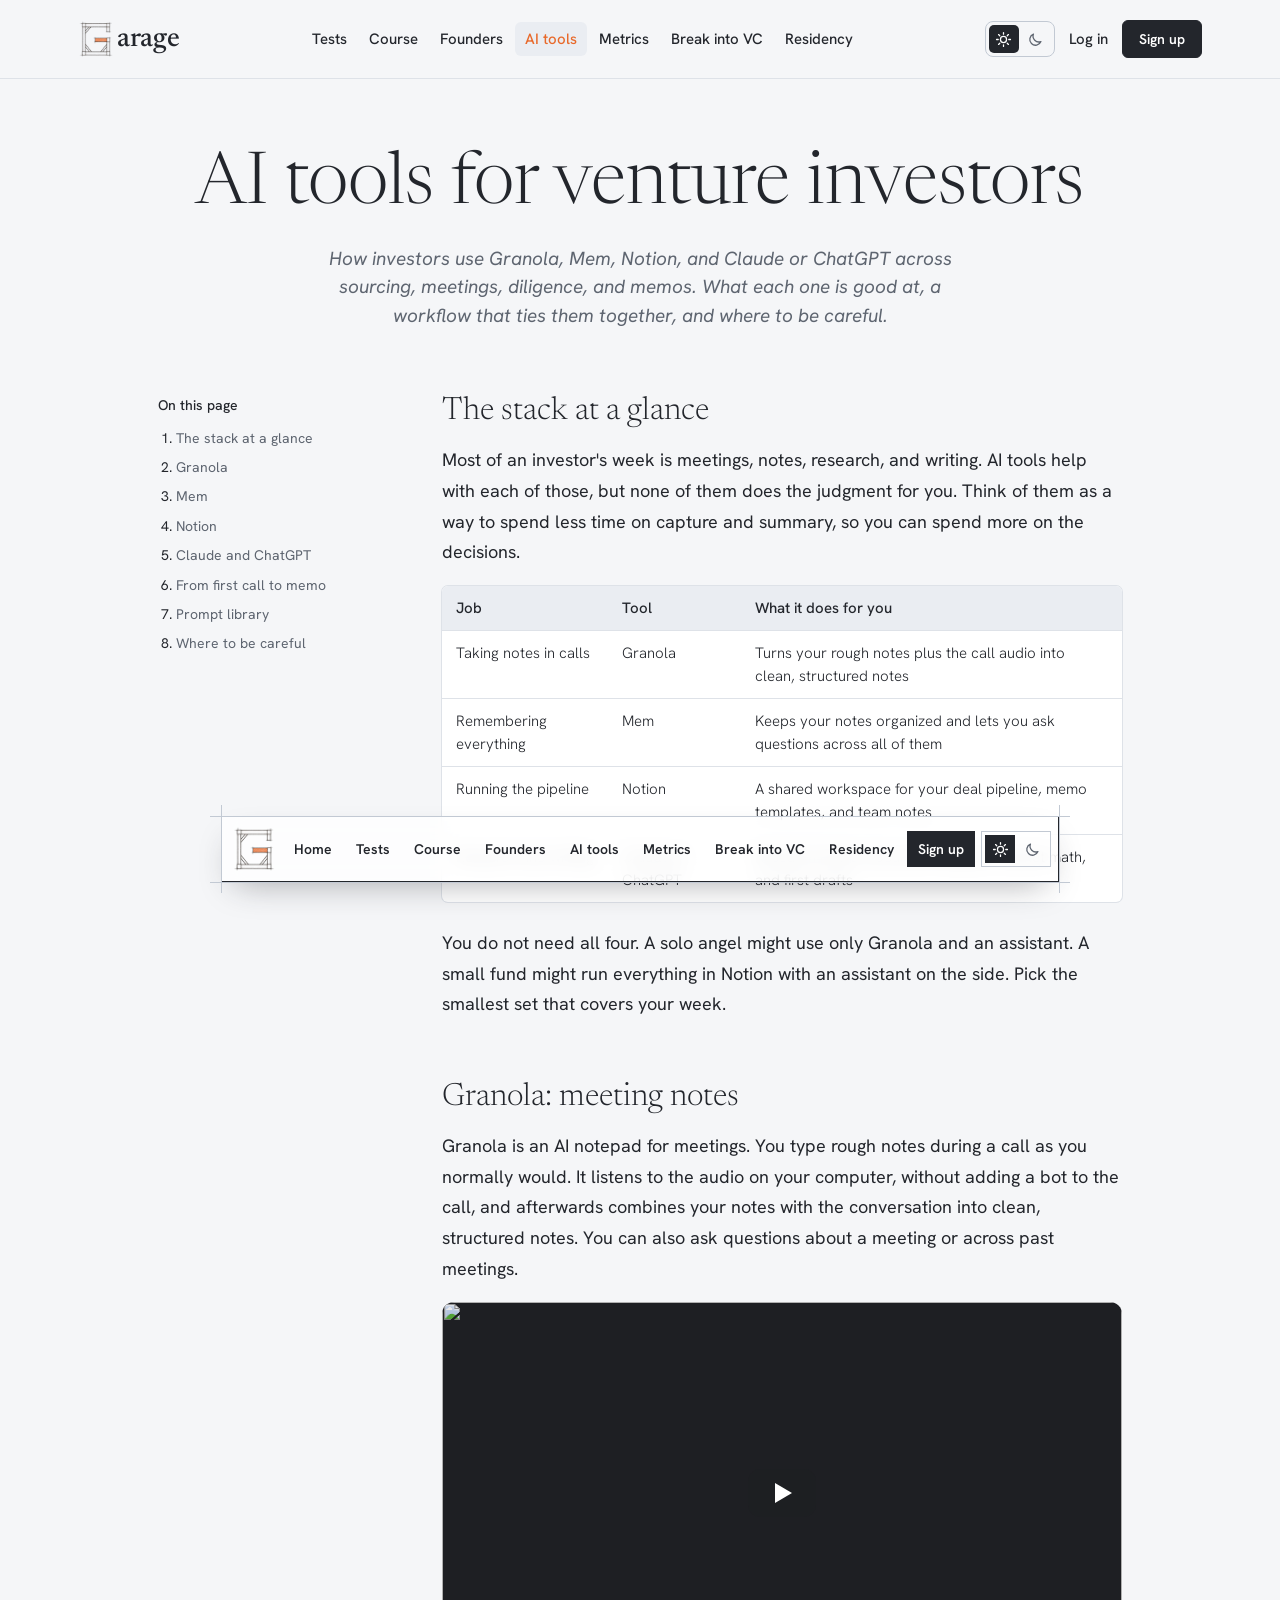
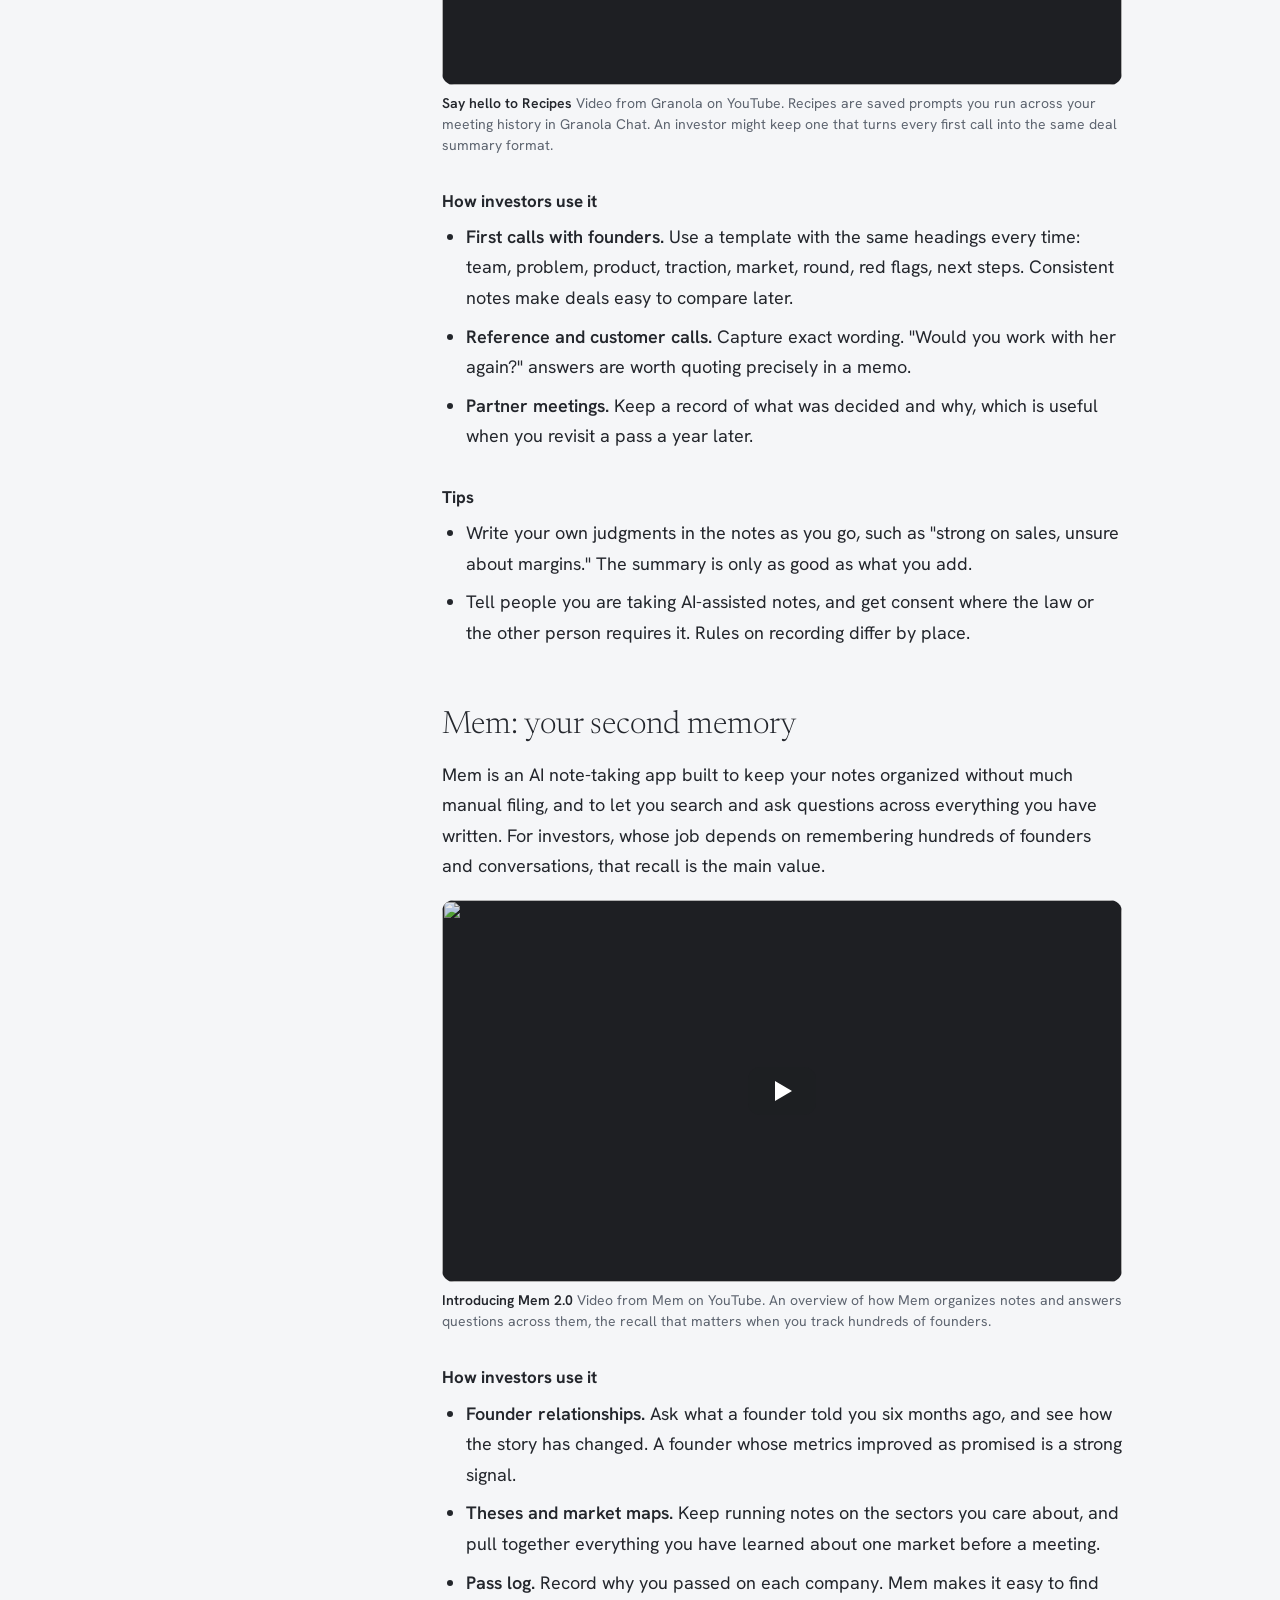
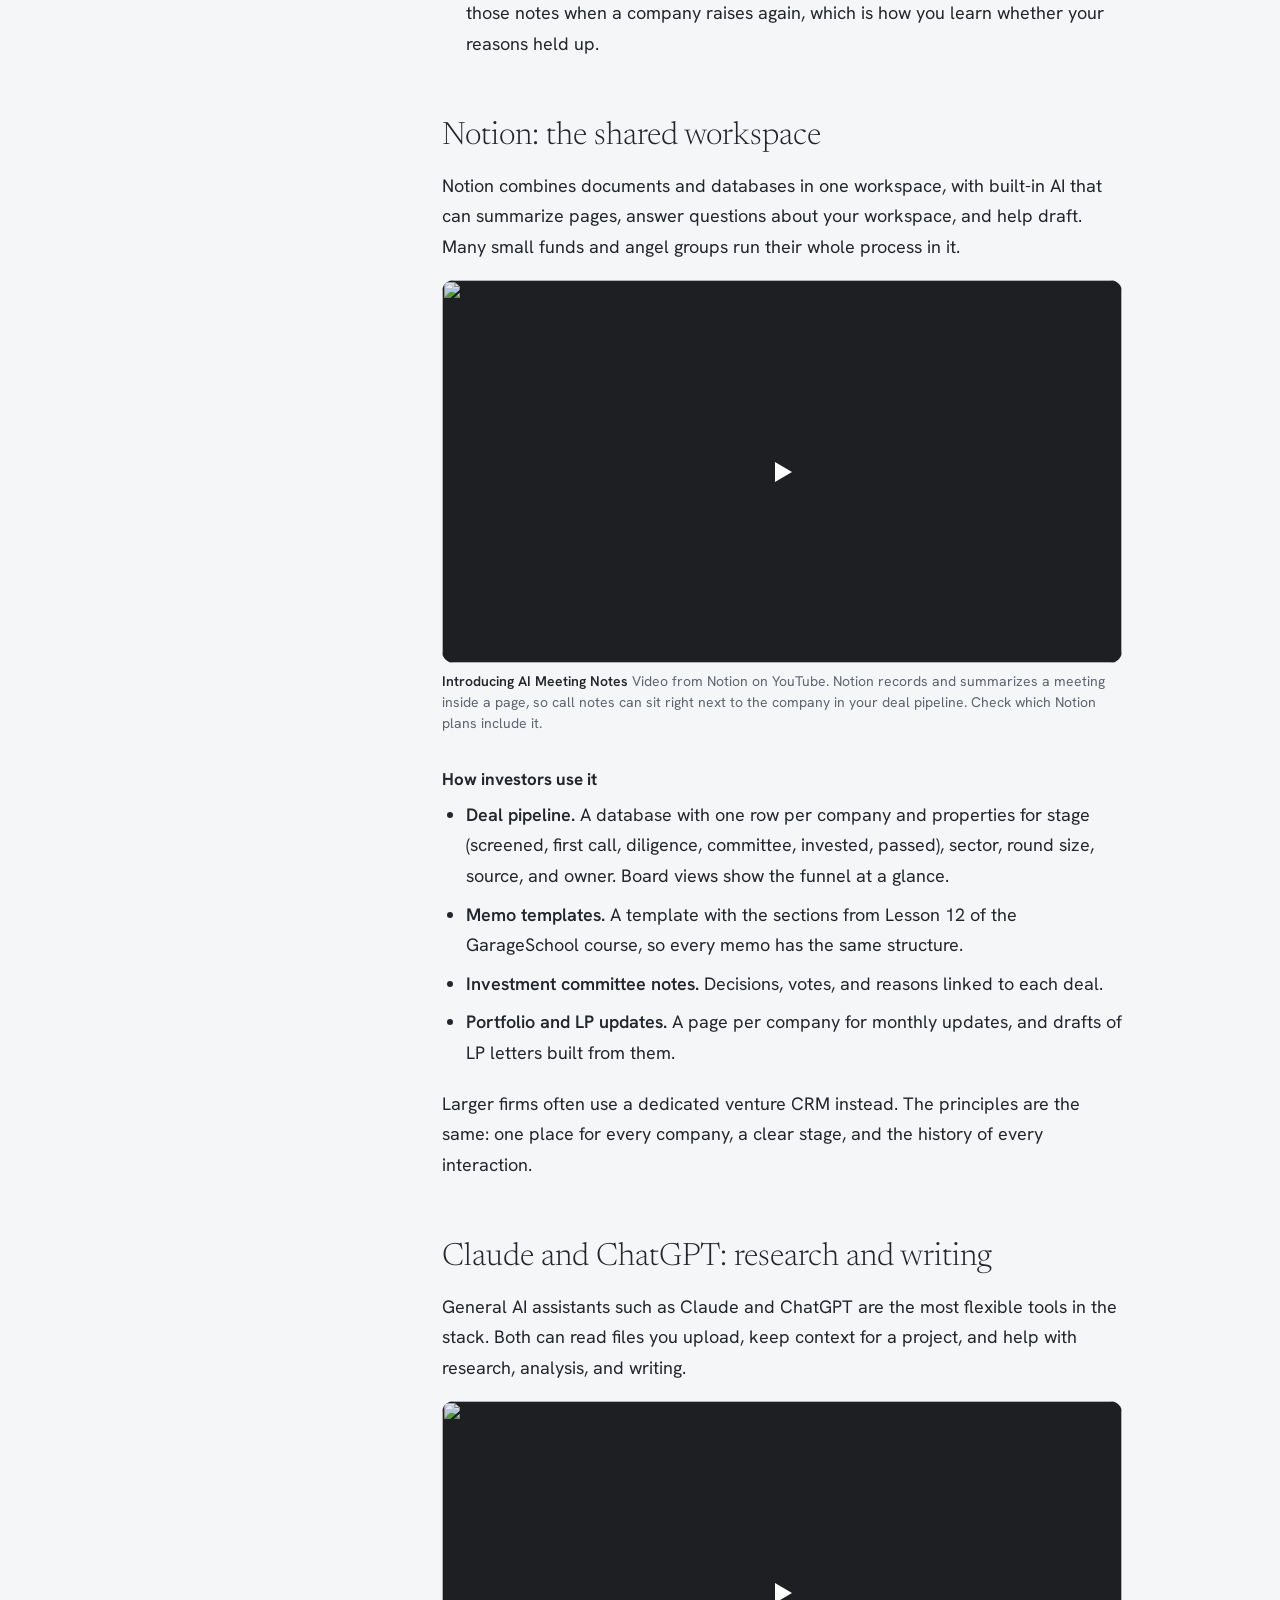
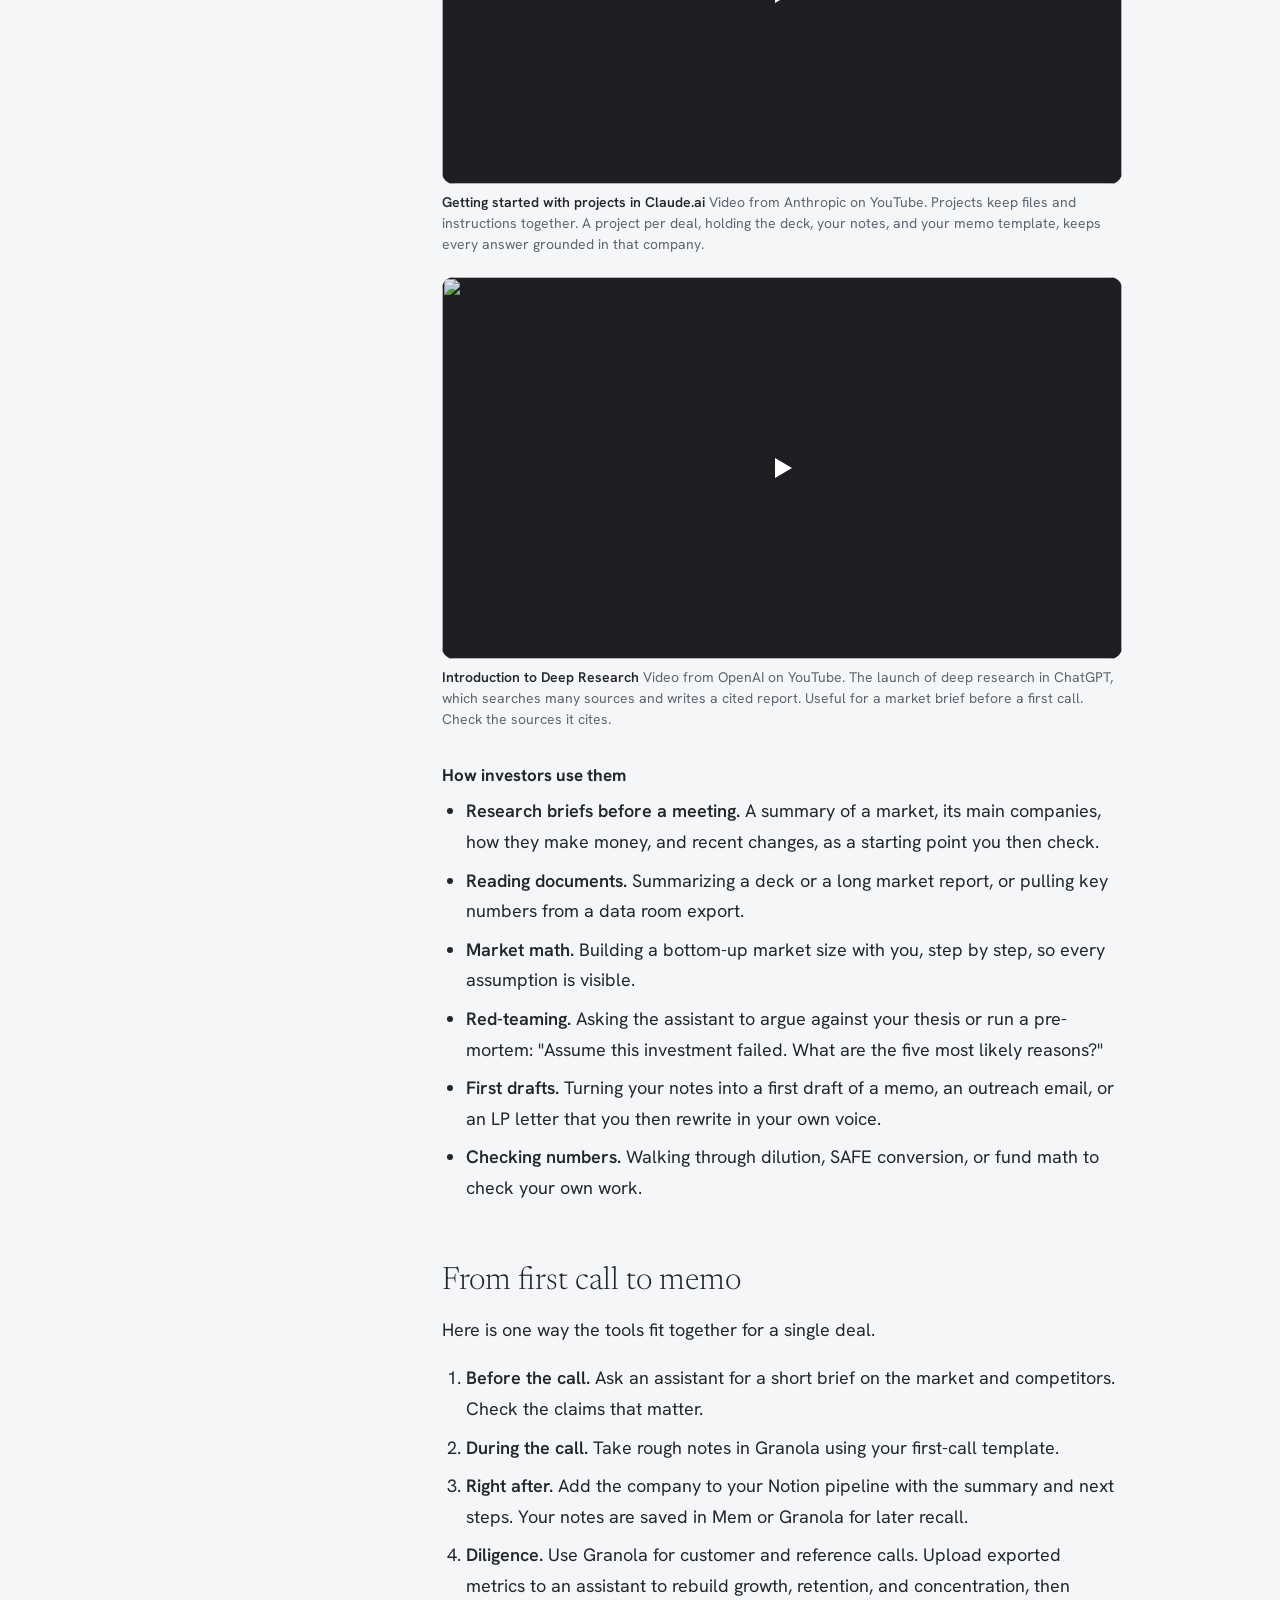
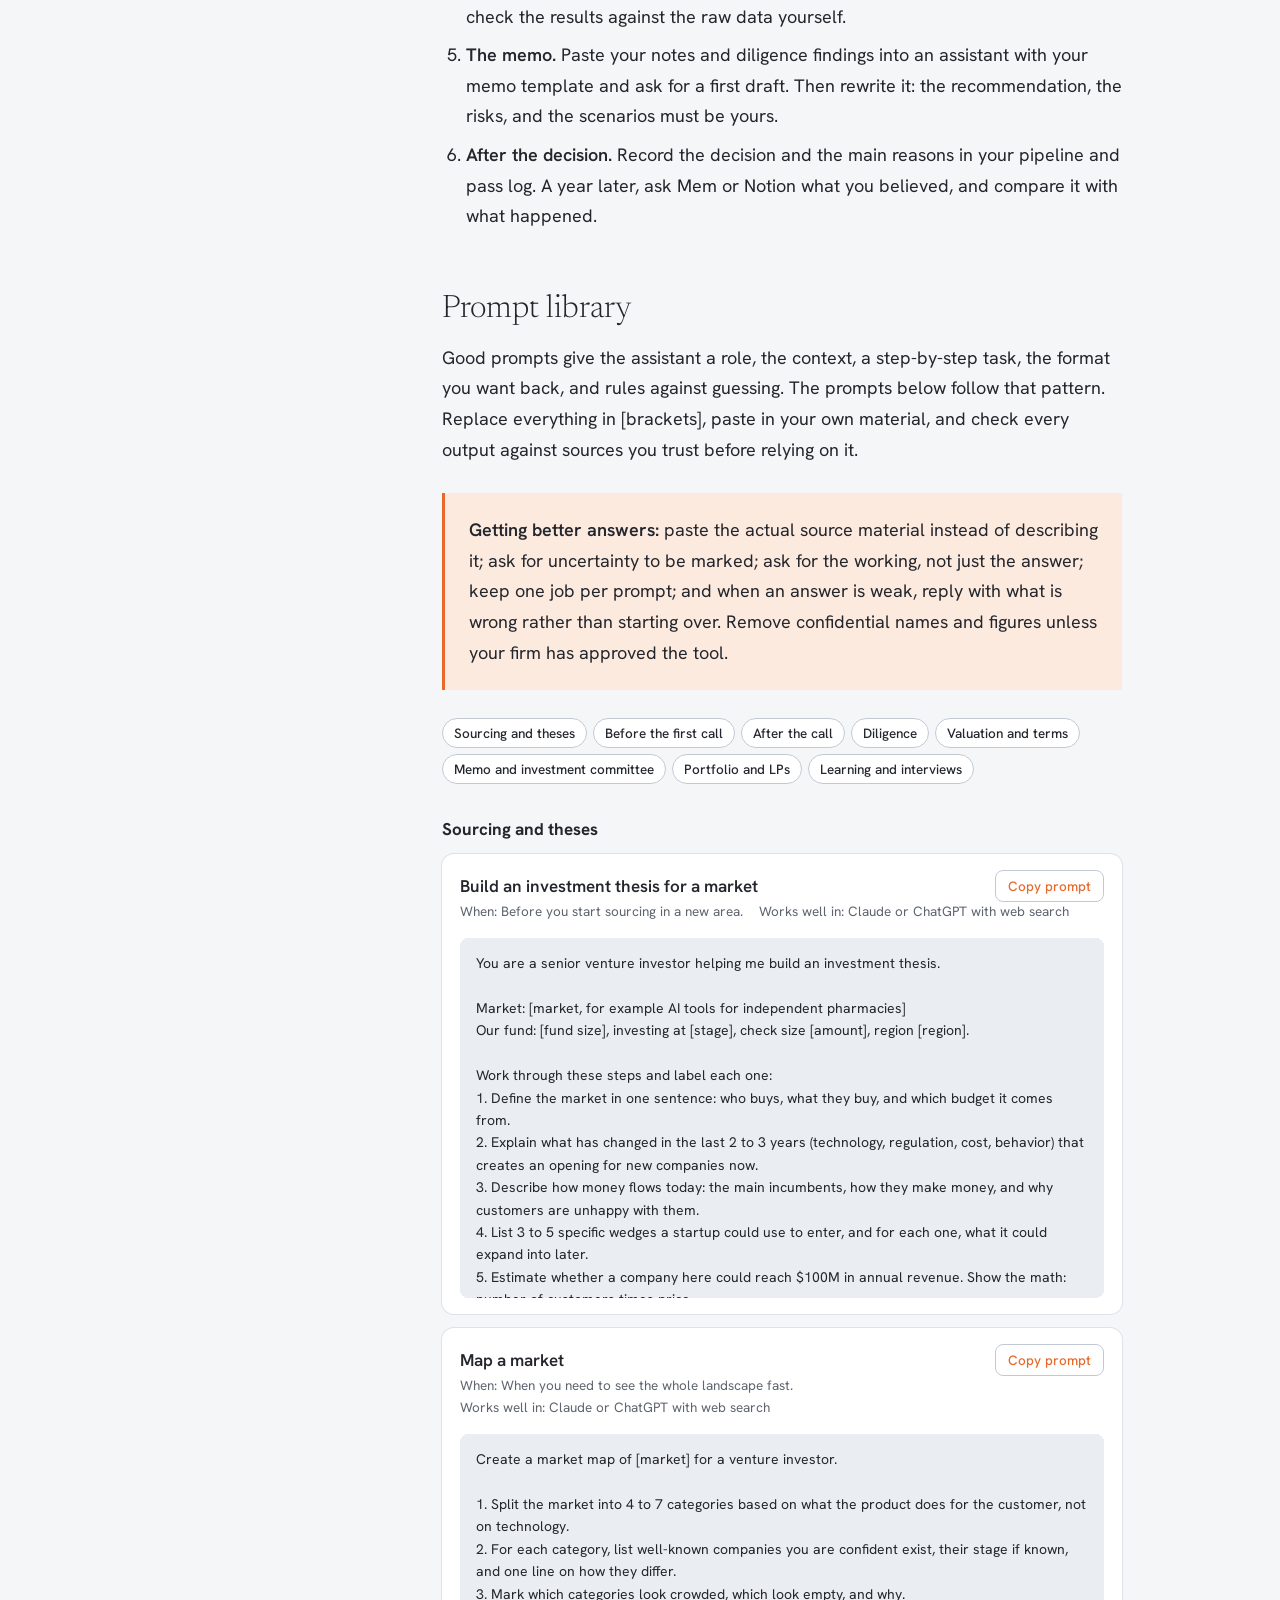
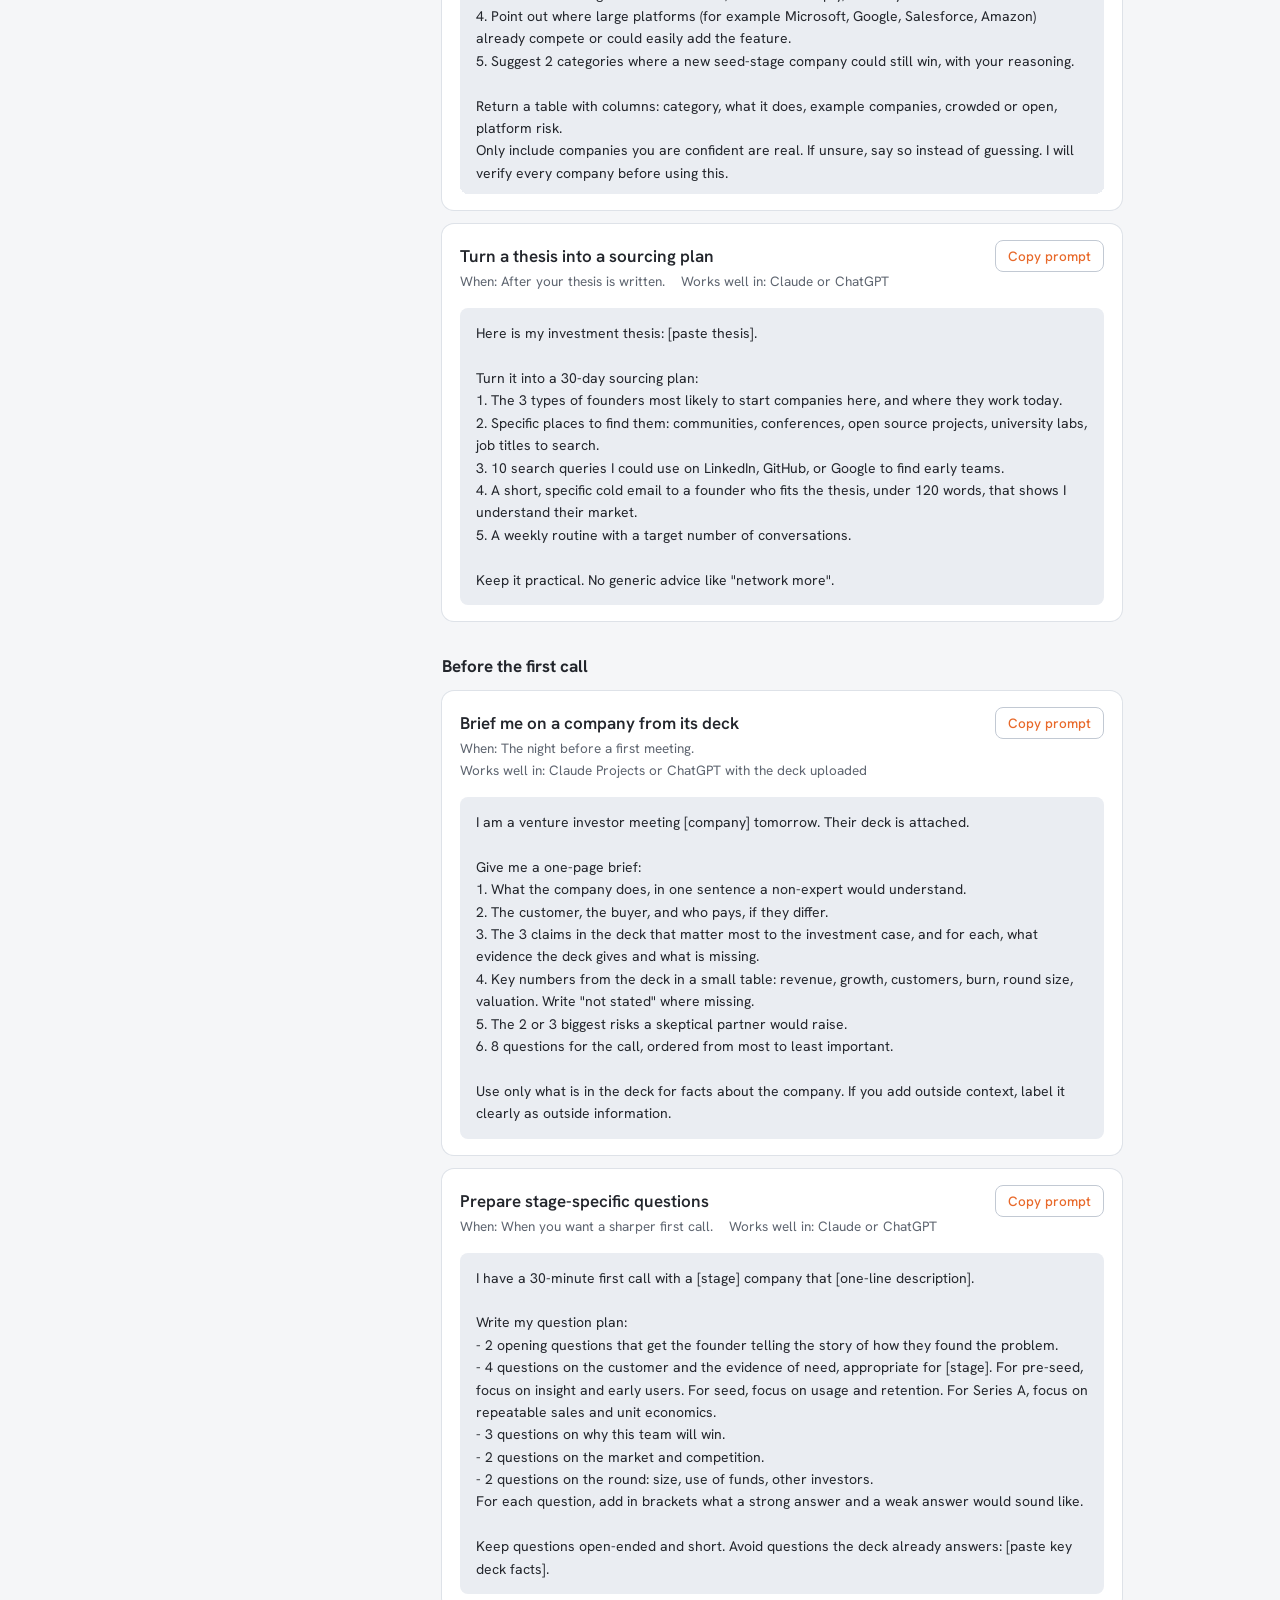
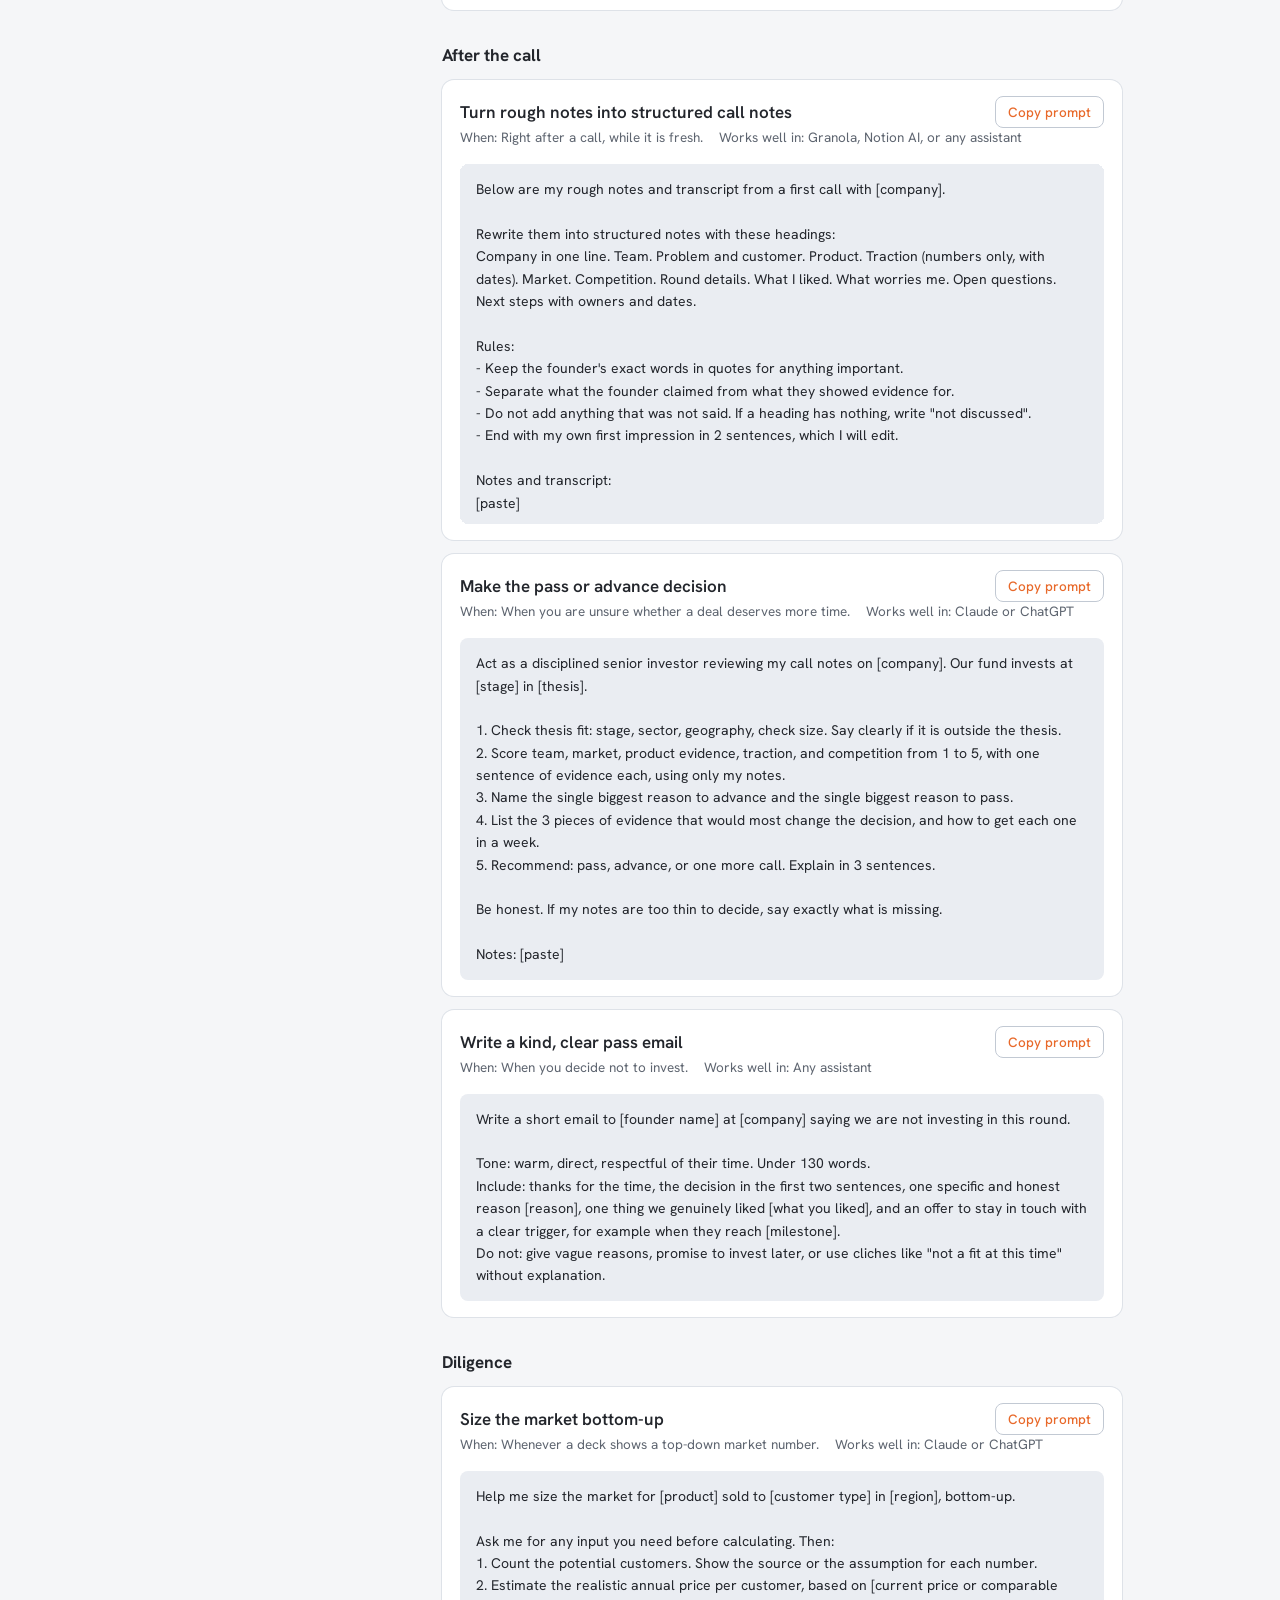
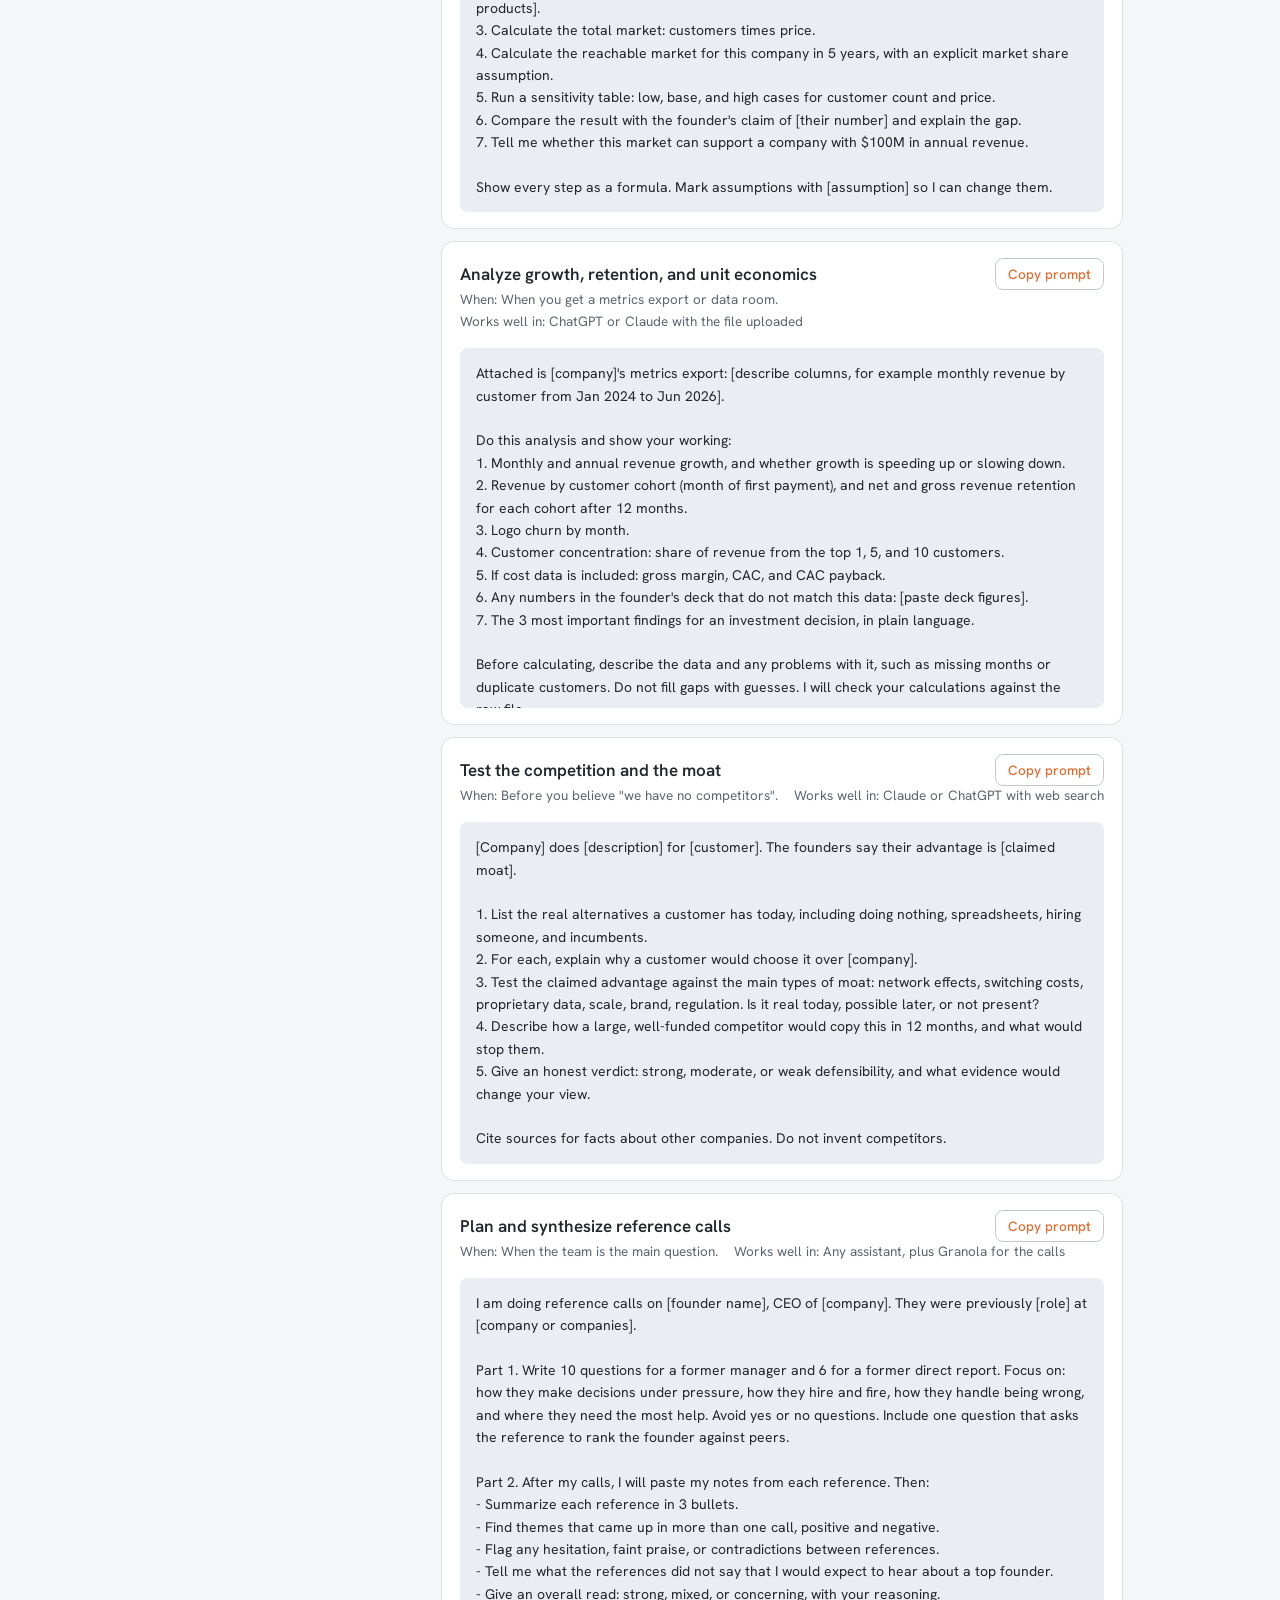
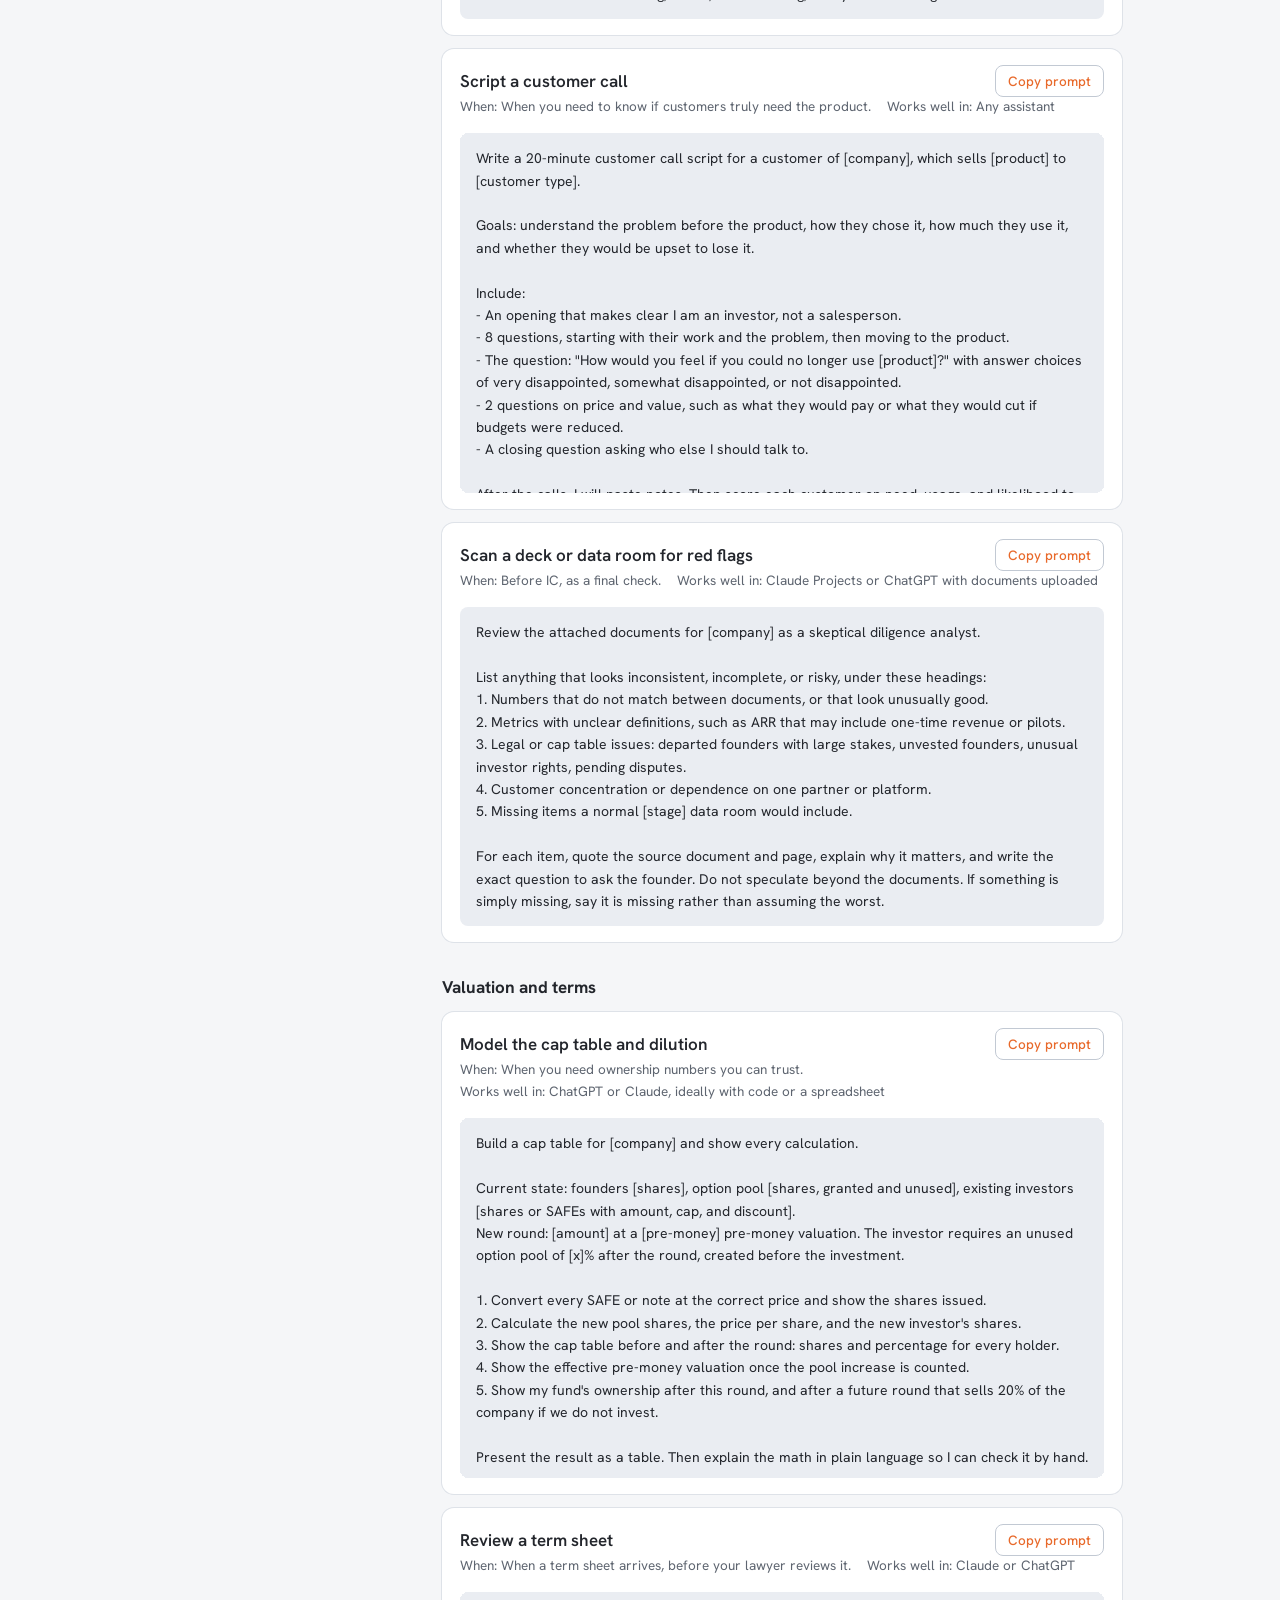
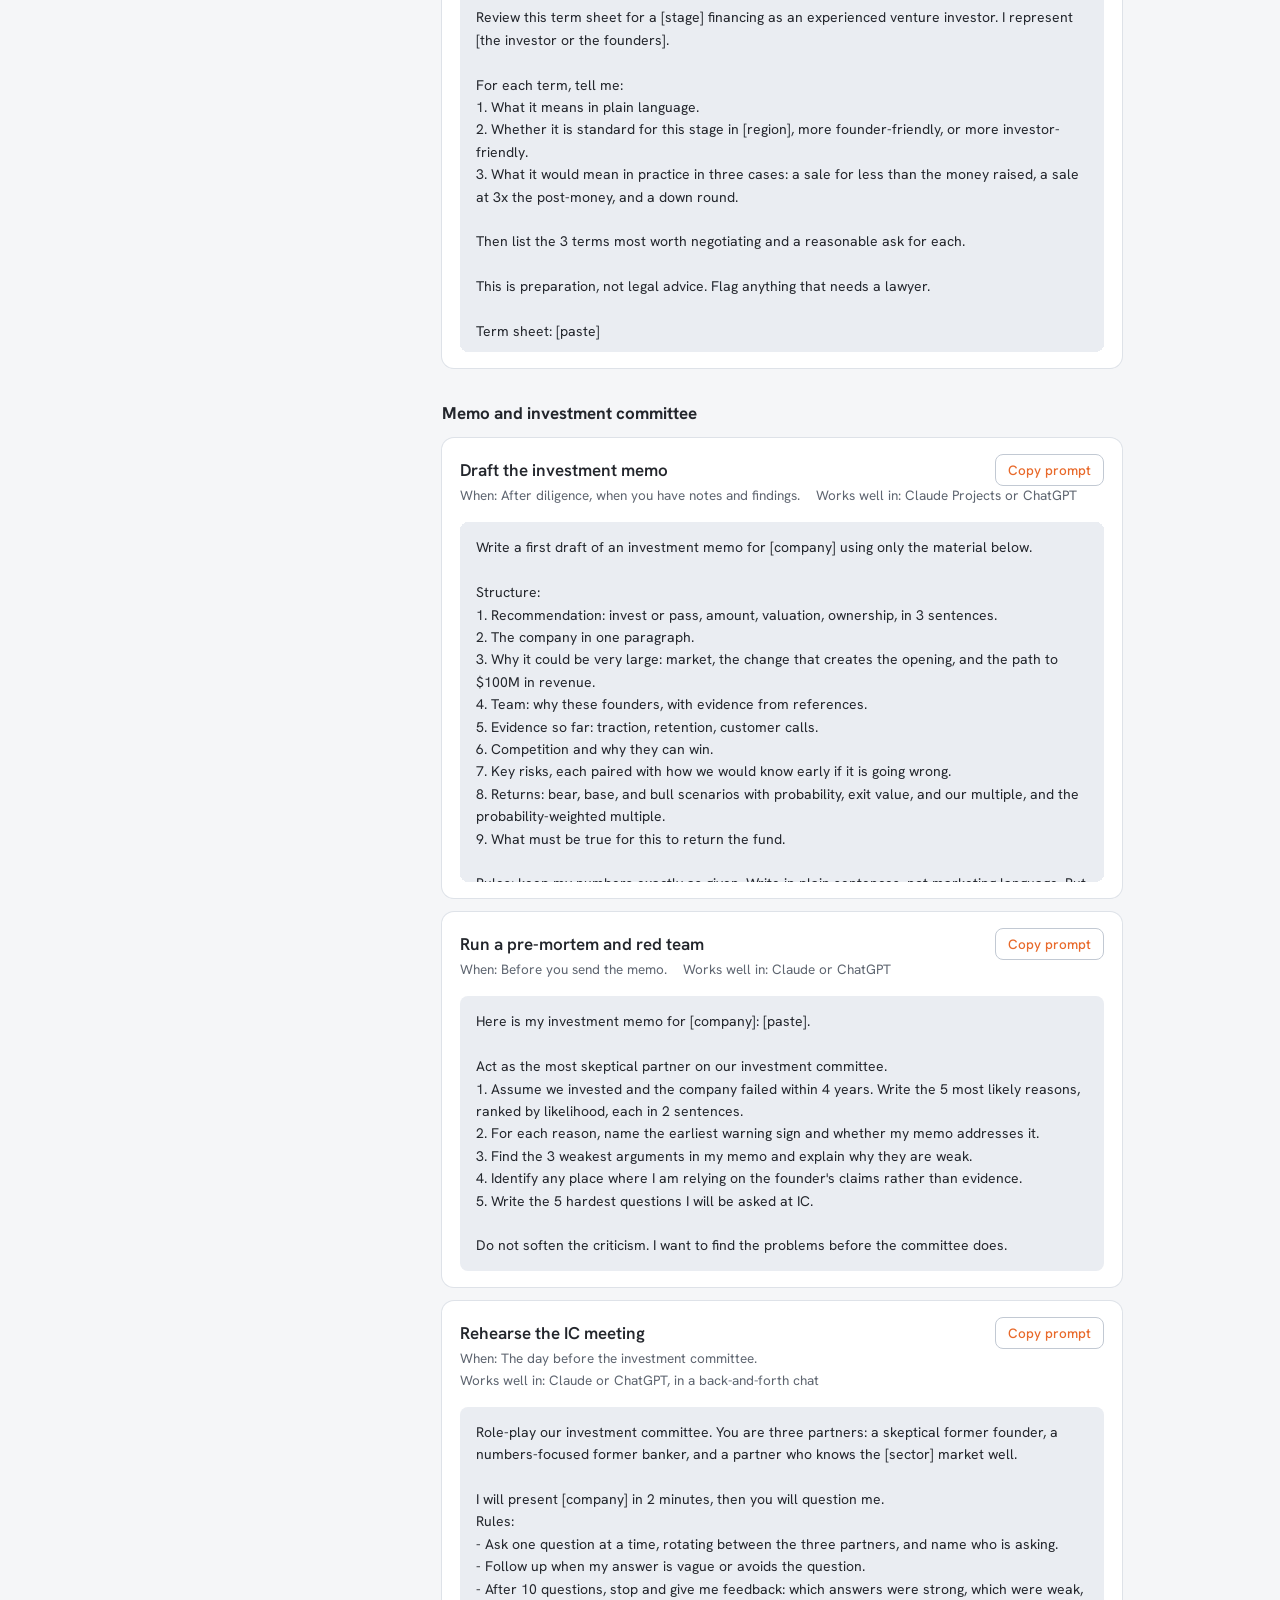
==== commit 5530ad4f: "Logo wordmark reads Garage Co-Authored-By: Claude Opus 5.5 <noreply@anthropic.com>" ====
--- a/ai-tools.html
+++ b/ai-tools.html
@@ -19,7 +19,7 @@
 
 <header class="site-head">
   <div class="head-bar">
-    <a class="logo" href="index.html" aria-label="garageschool, home"><img class="brand-mark" src="assets/img/g-mark-96.png" alt="" width="96" height="96">arageschool</a>
+    <a class="logo" href="index.html" aria-label="Garage, home"><img class="brand-mark" src="assets/img/g-mark-96.png" alt="" width="96" height="96">arage</a>
     <nav class="site-nav" aria-label="Main">
       <a href="index.html#tracks">Tests</a>
       <a href="app.html#/course">Course</a>
@@ -511,7 +511,7 @@
 <footer class="site-foot">
   <div class="wrap">
     <div class="foot-top">
-      <div class="foot-brand"><a class="logo" href="index.html" aria-label="garageschool, home"><img class="brand-mark" src="assets/img/g-mark-96.png" alt="" width="96" height="96">arageschool</a><p>A school for venture capital. Courses and investing tests for anyone learning the job.</p></div>
+      <div class="foot-brand"><a class="logo" href="index.html" aria-label="Garage, home"><img class="brand-mark" src="assets/img/g-mark-96.png" alt="" width="96" height="96">arage</a><p>A school for venture capital. Courses and investing tests for anyone learning the job.</p></div>
       <nav aria-label="Tests"><h2>Tests</h2><ul><li><a href="app.html#/tests/analyst">Analyst</a></li><li><a href="app.html#/tests/associate">Associate</a></li><li><a href="app.html#/tests/partner">Partner</a></li><li><a href="app.html#/workshops">Workshops</a></li></ul></nav>
       <nav aria-label="Learn"><h2>Learn</h2><ul><li><a href="app.html#/course">VC course</a></li><li><a href="founders.html">For founders</a></li><li><a href="app.html#/metrics">Metrics guide</a></li><li><a href="app.html#/sectors">Sector map</a></li><li><a href="break-into-vc.html">Break into VC</a></li><li><a href="residency.html">Residency</a></li></ul></nav>
       <nav aria-label="Account"><h2>Account</h2><ul><li><a href="app.html#/signup">Sign up</a></li><li><a href="app.html#/login">Log in</a></li><li><a href="app.html#/feedback">Send feedback</a></li></ul></nav>
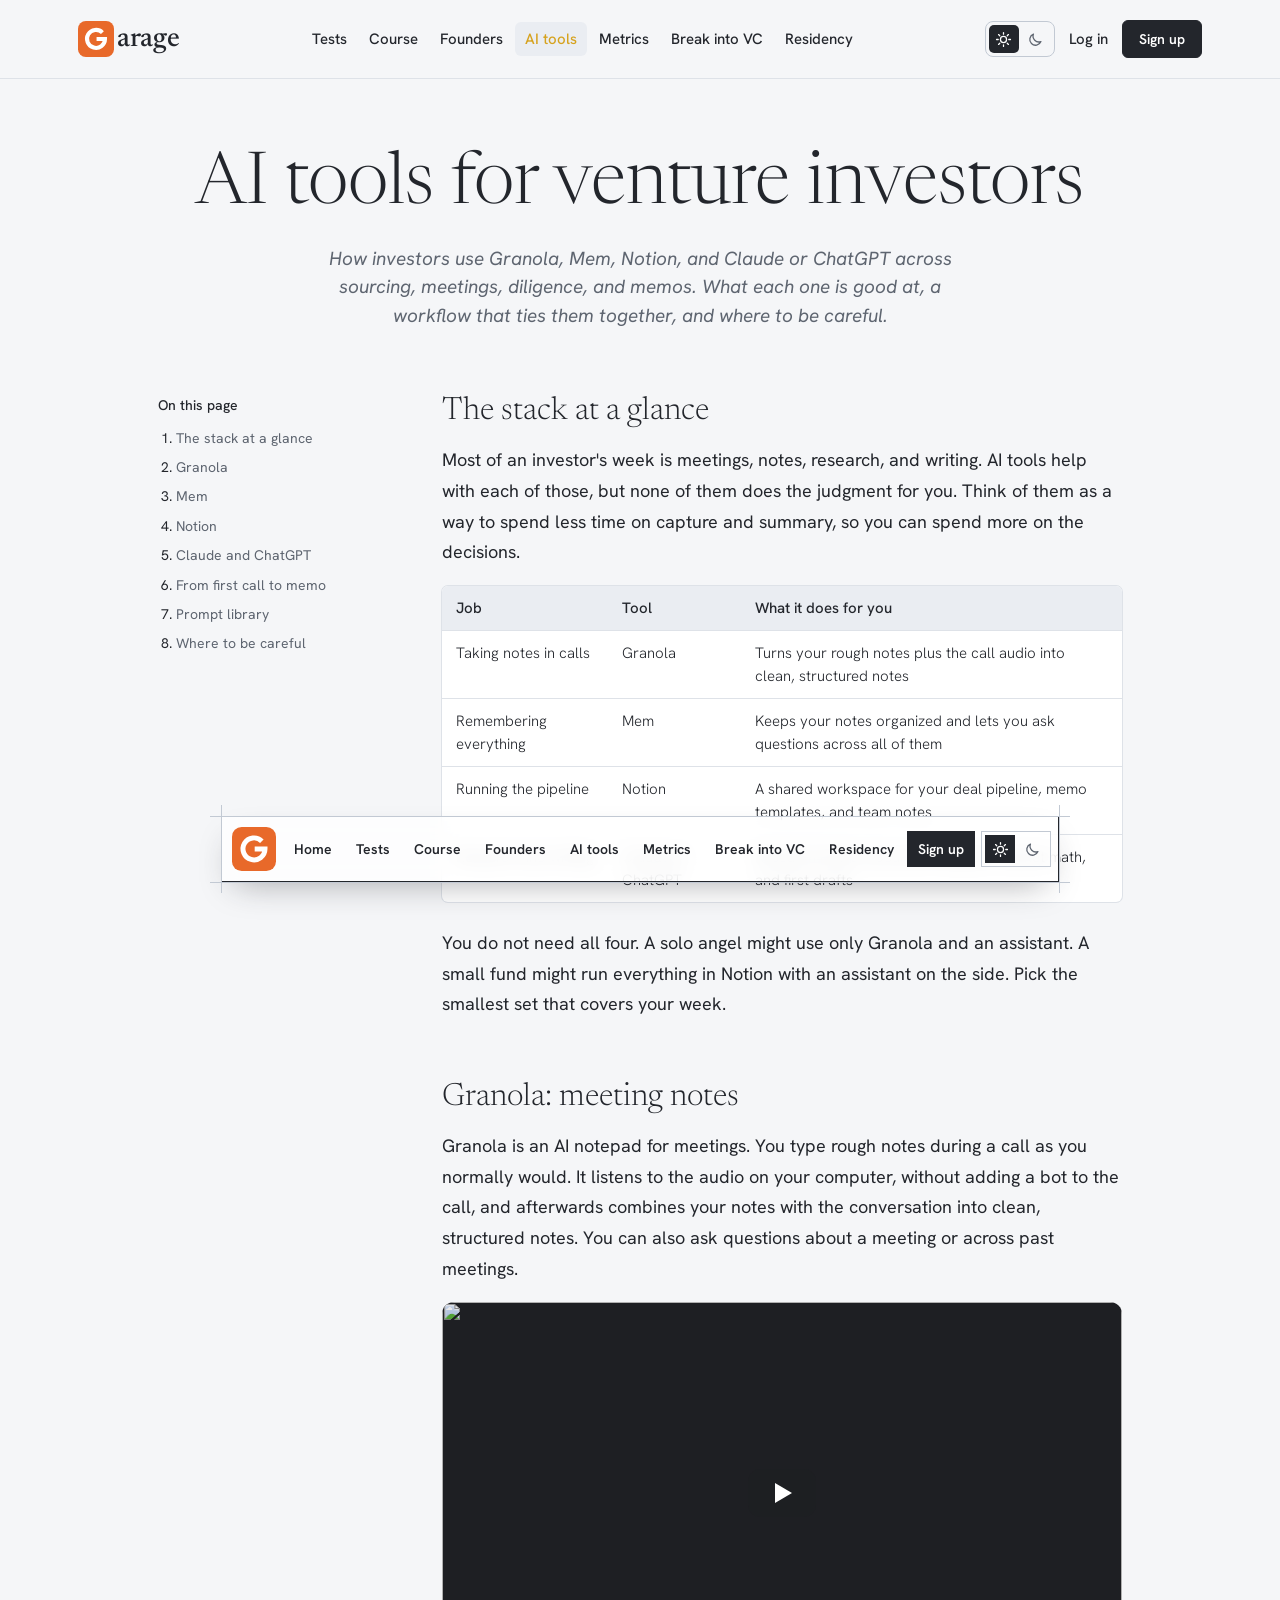
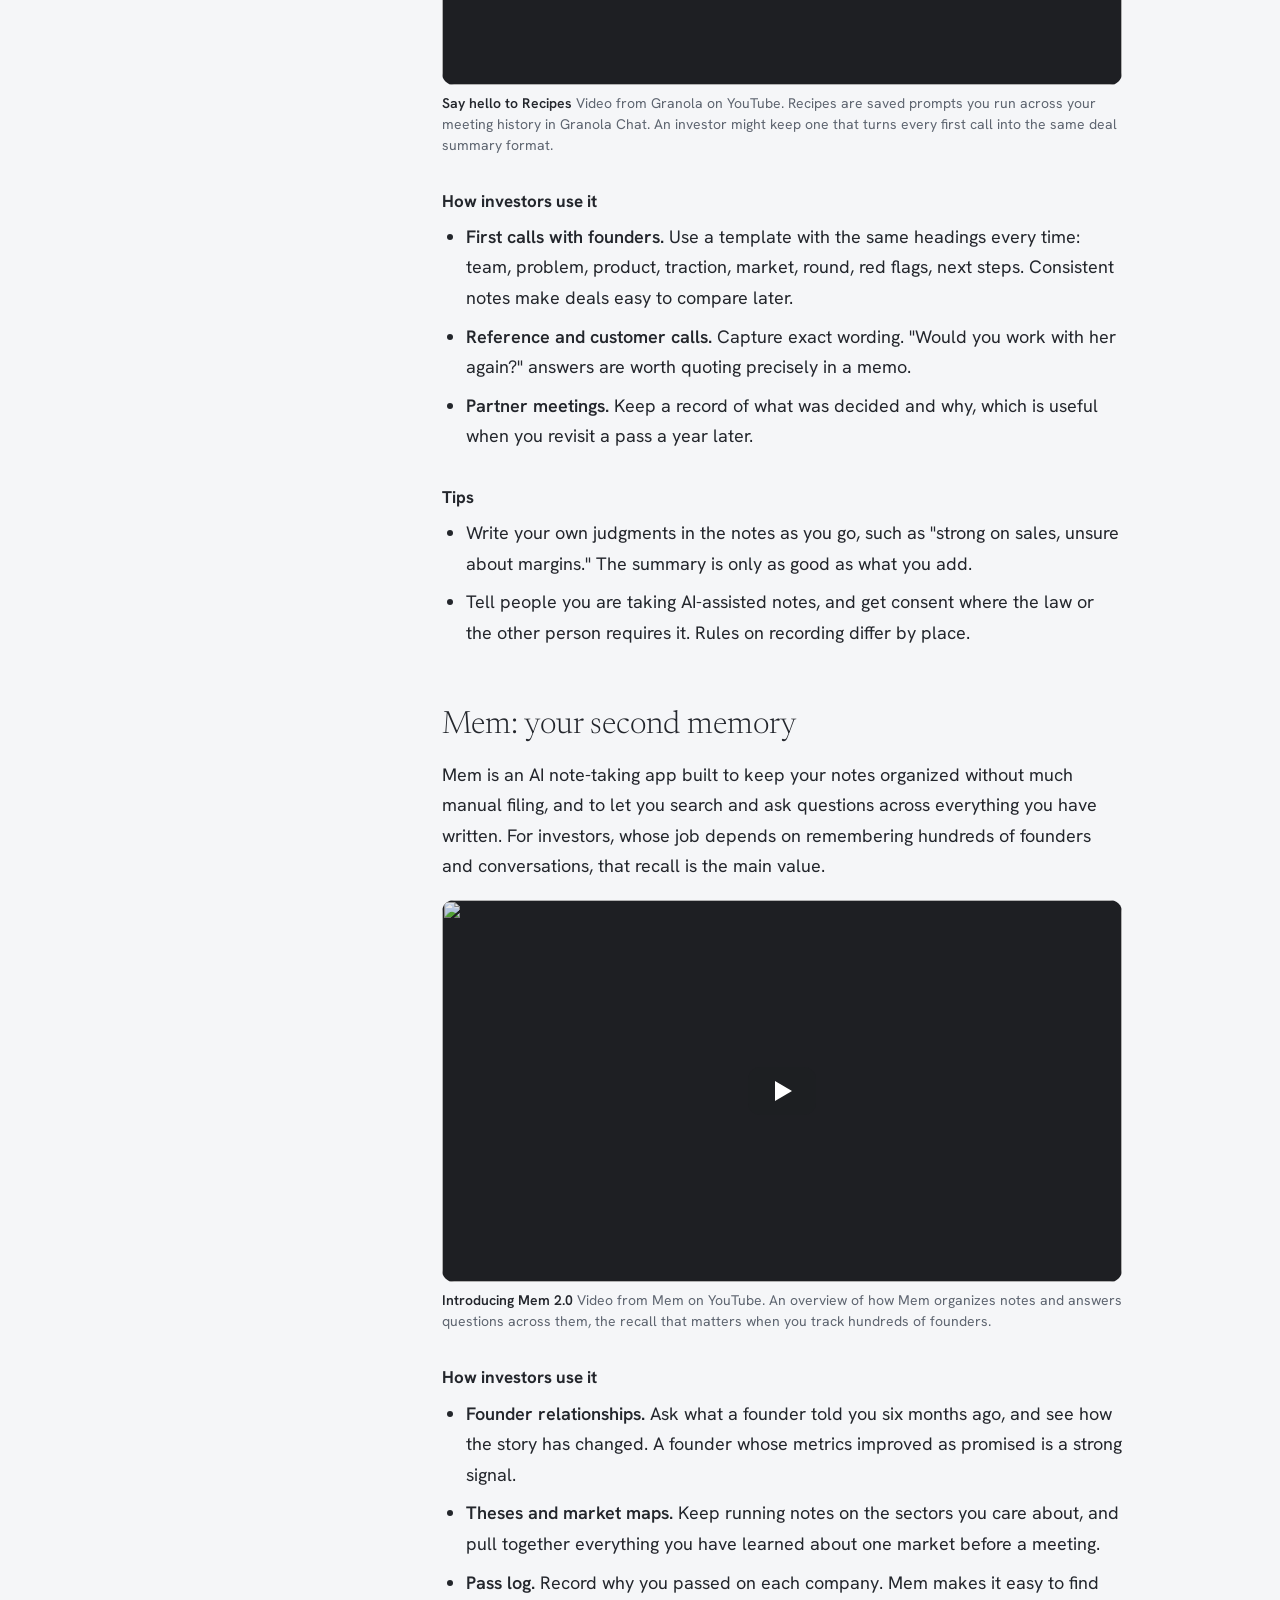
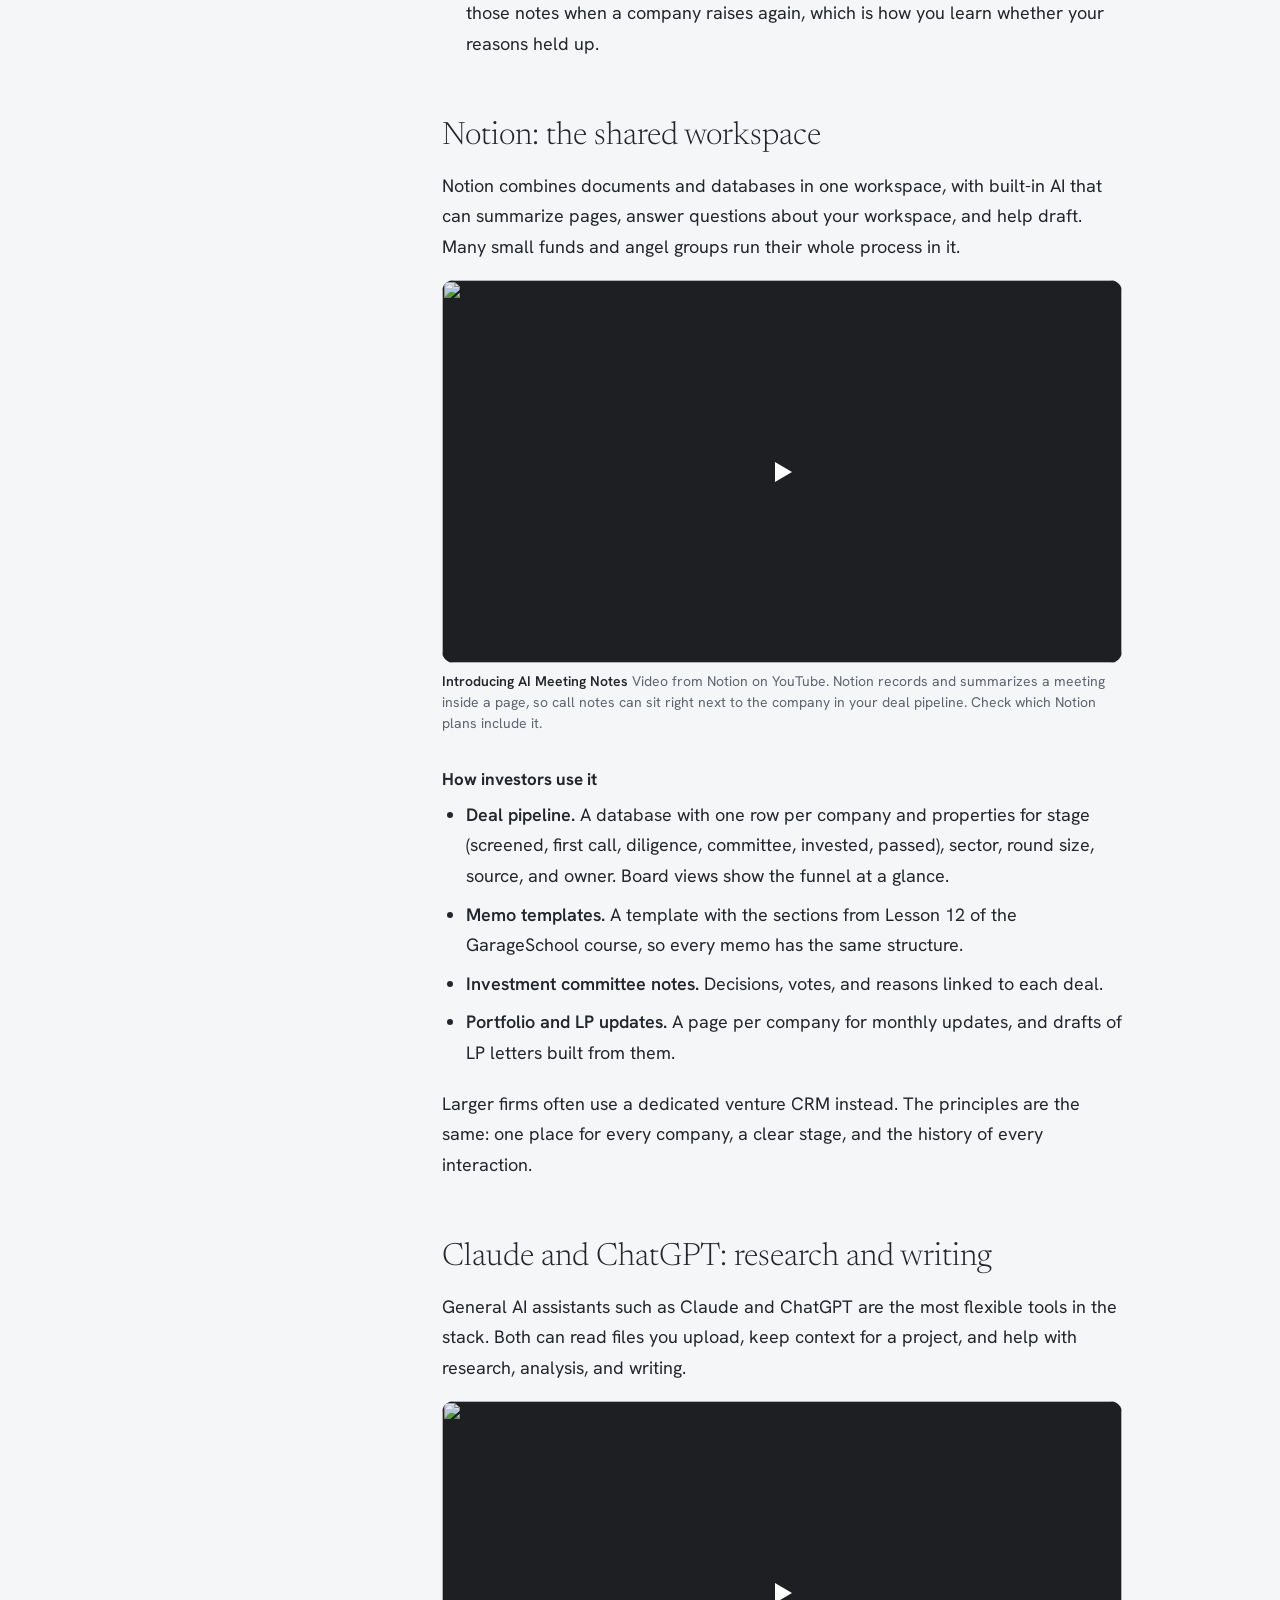
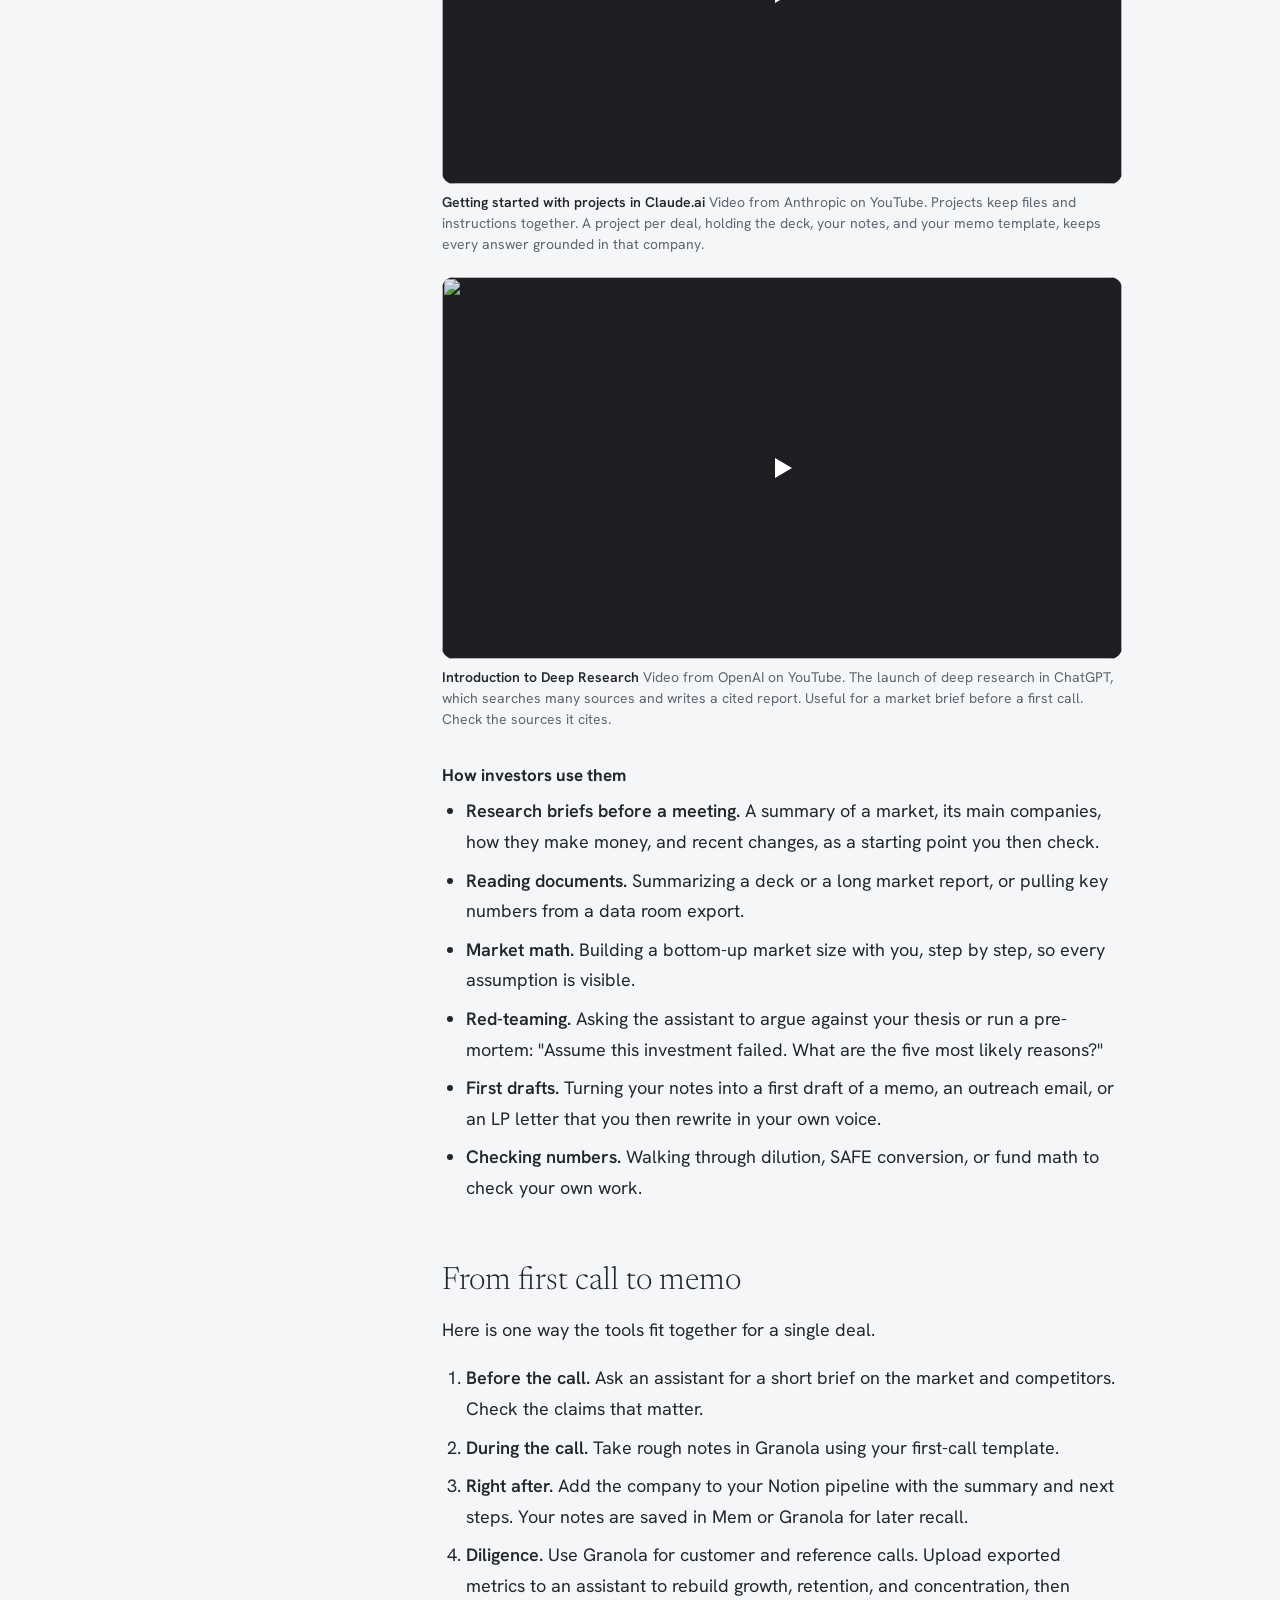
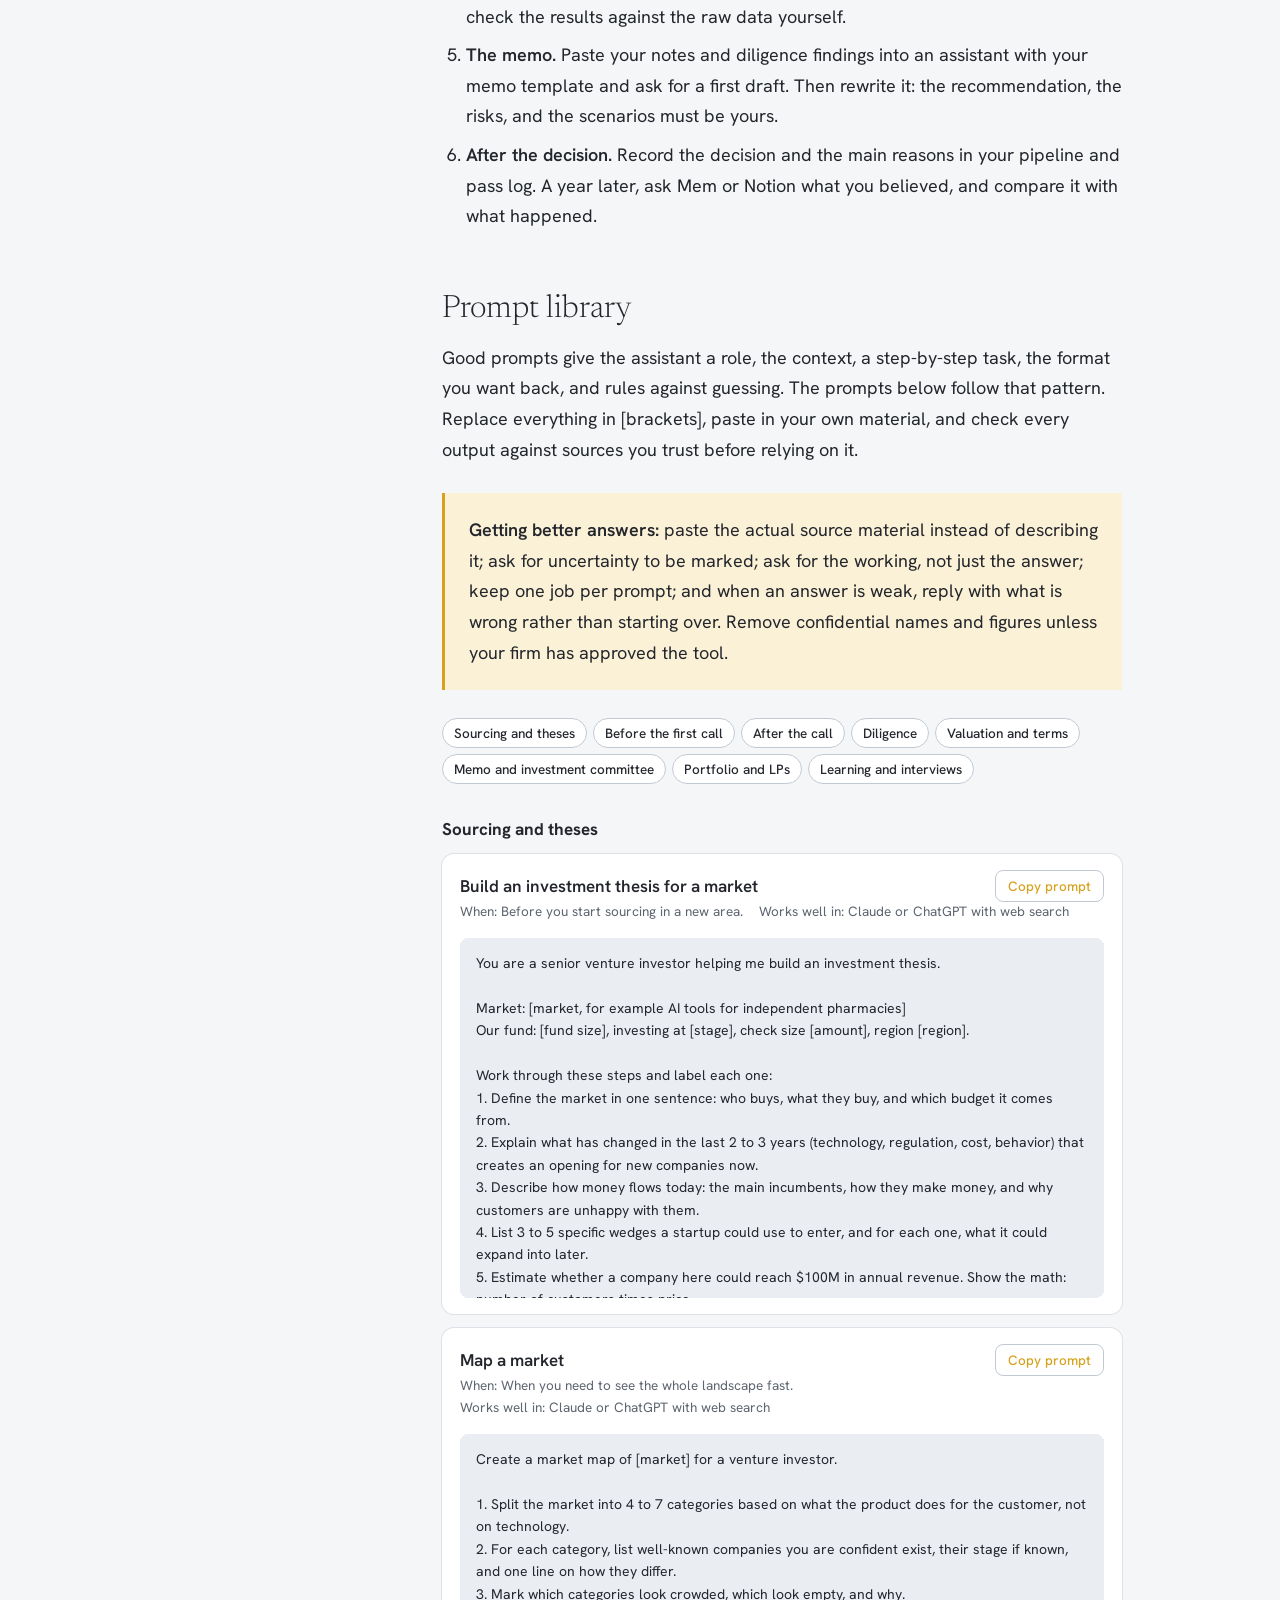
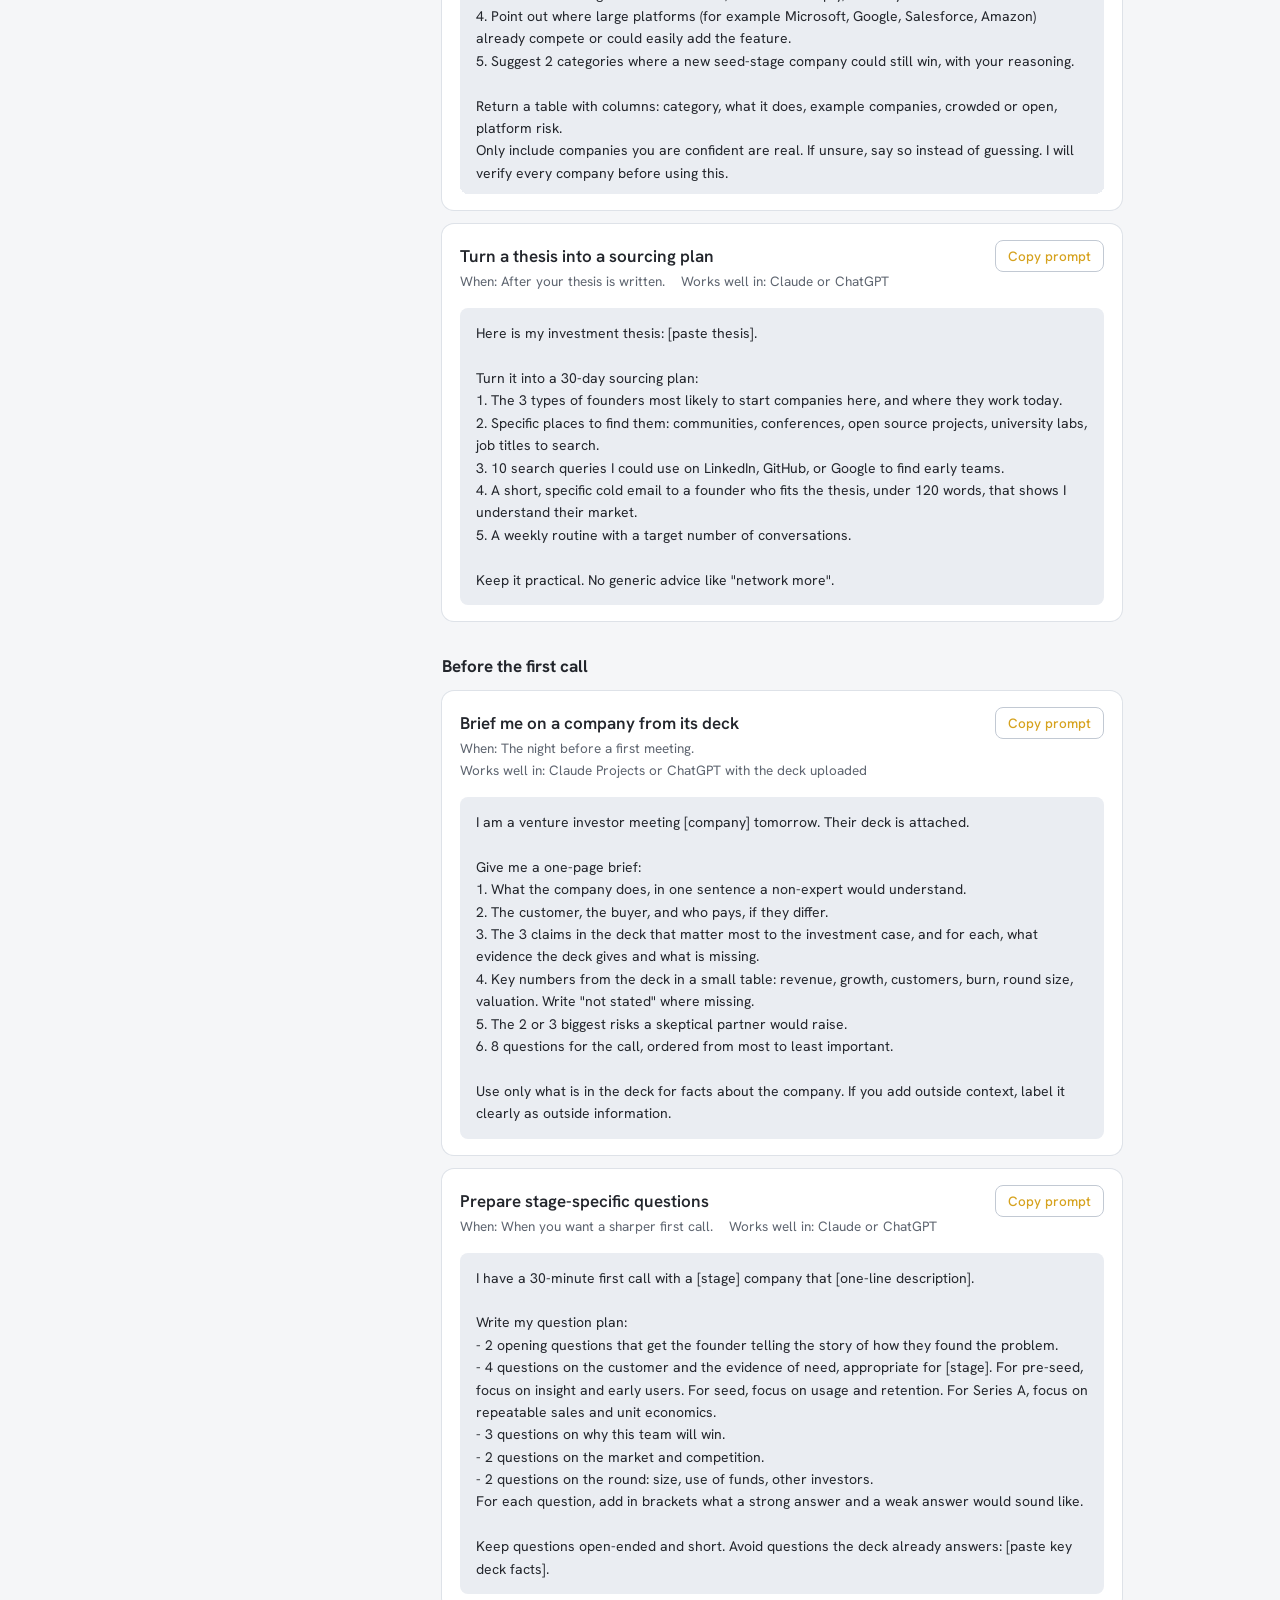
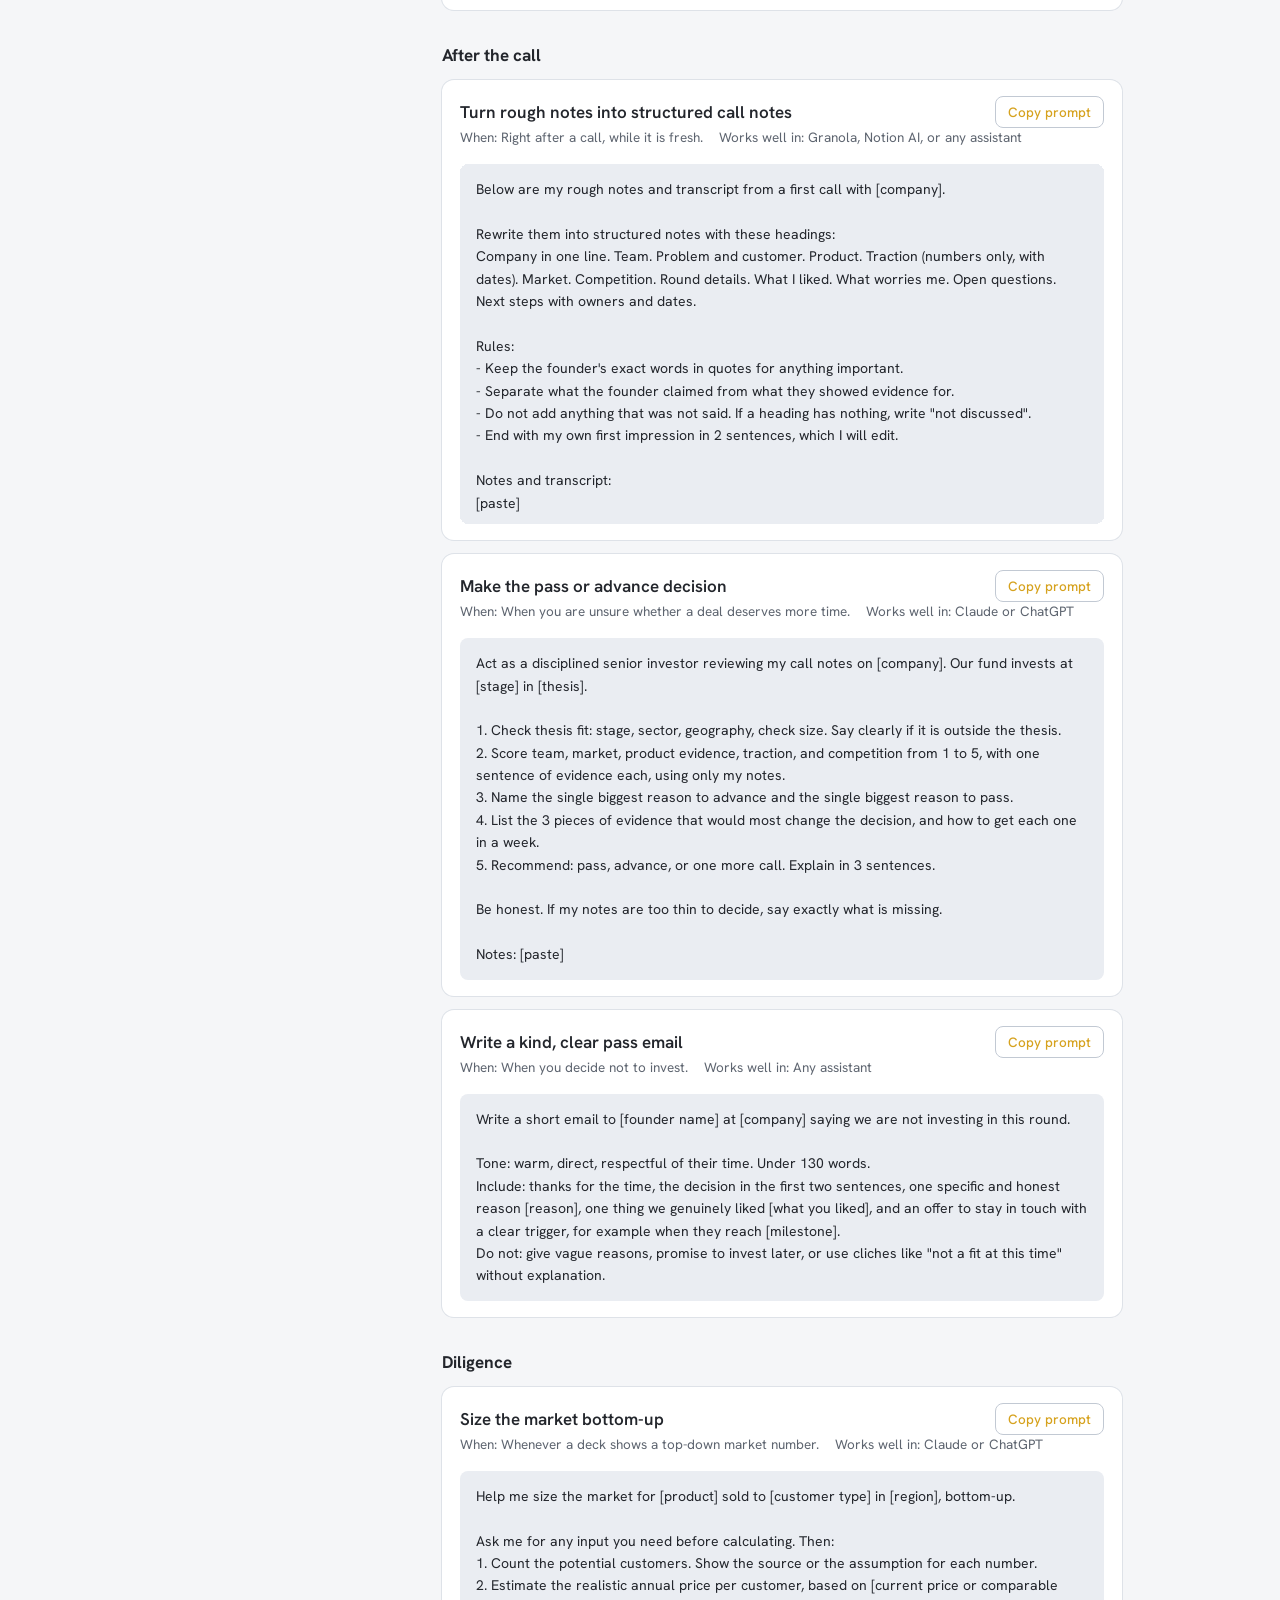
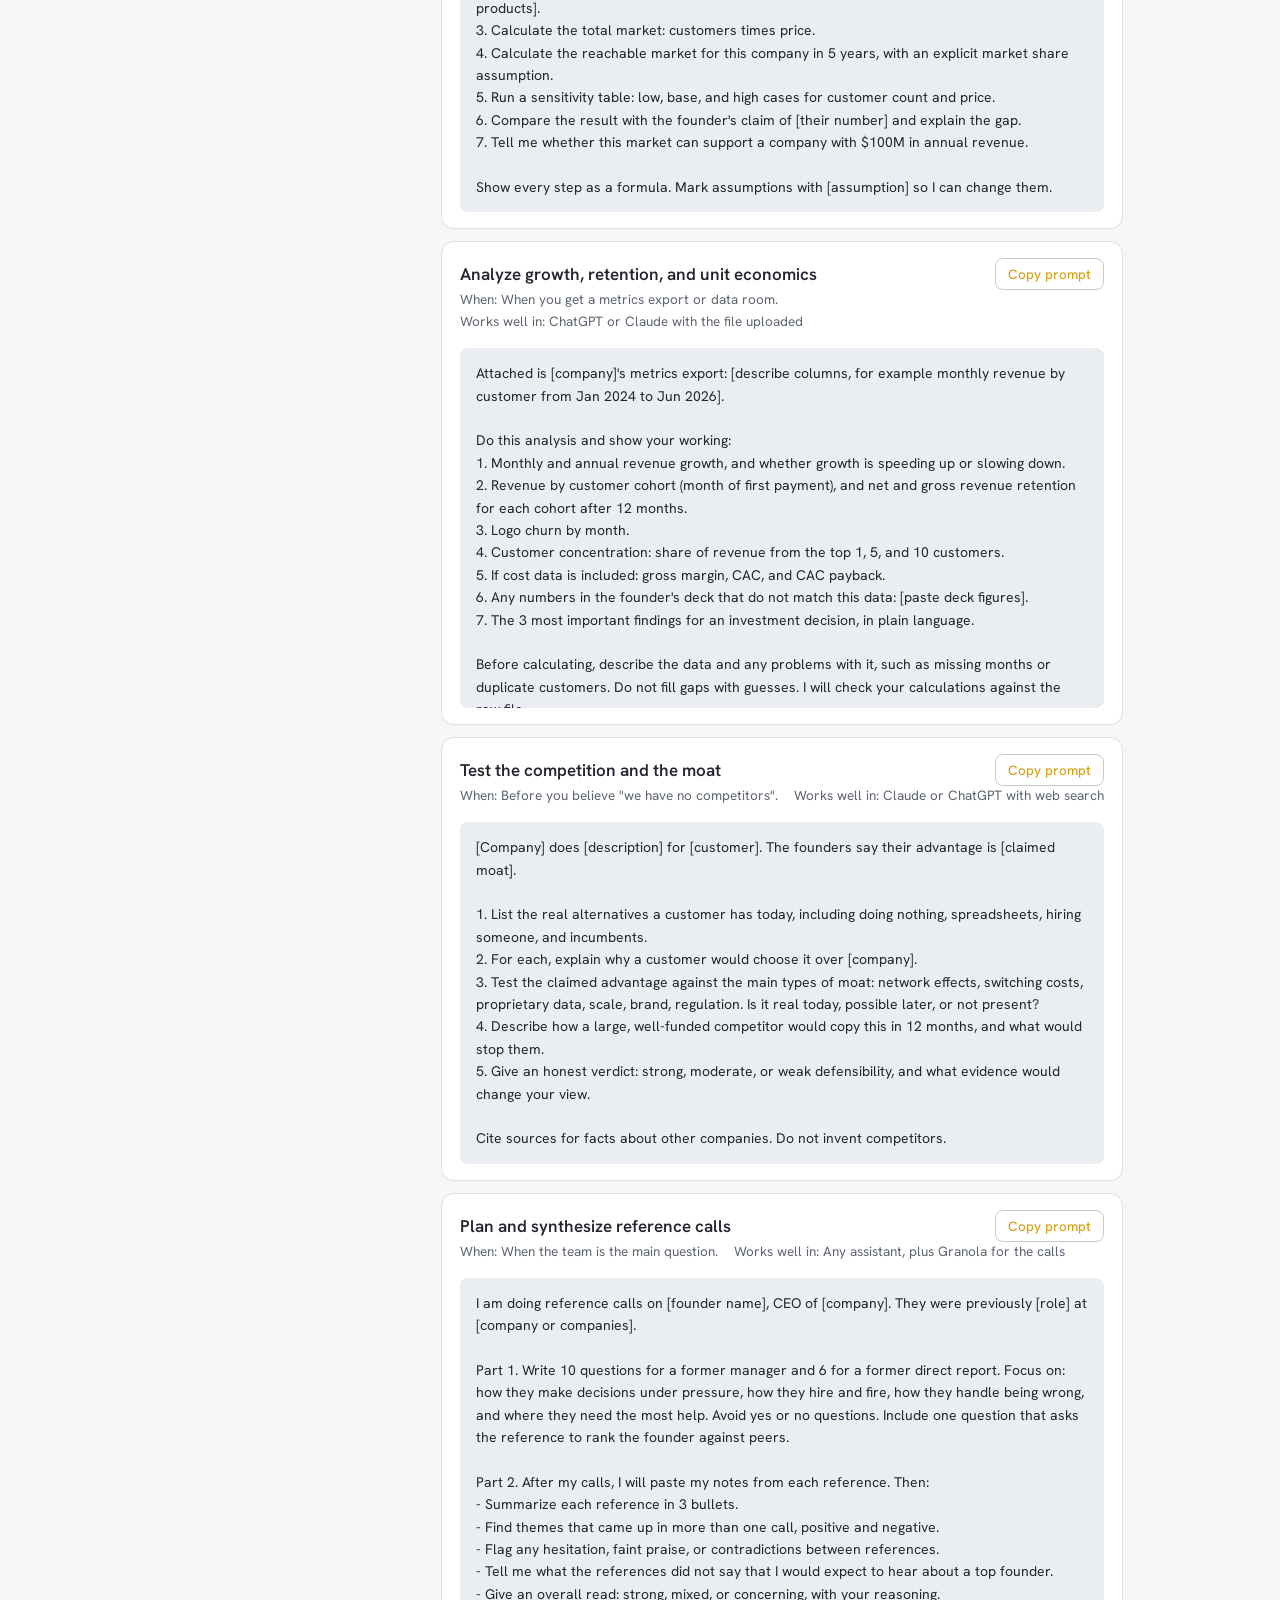
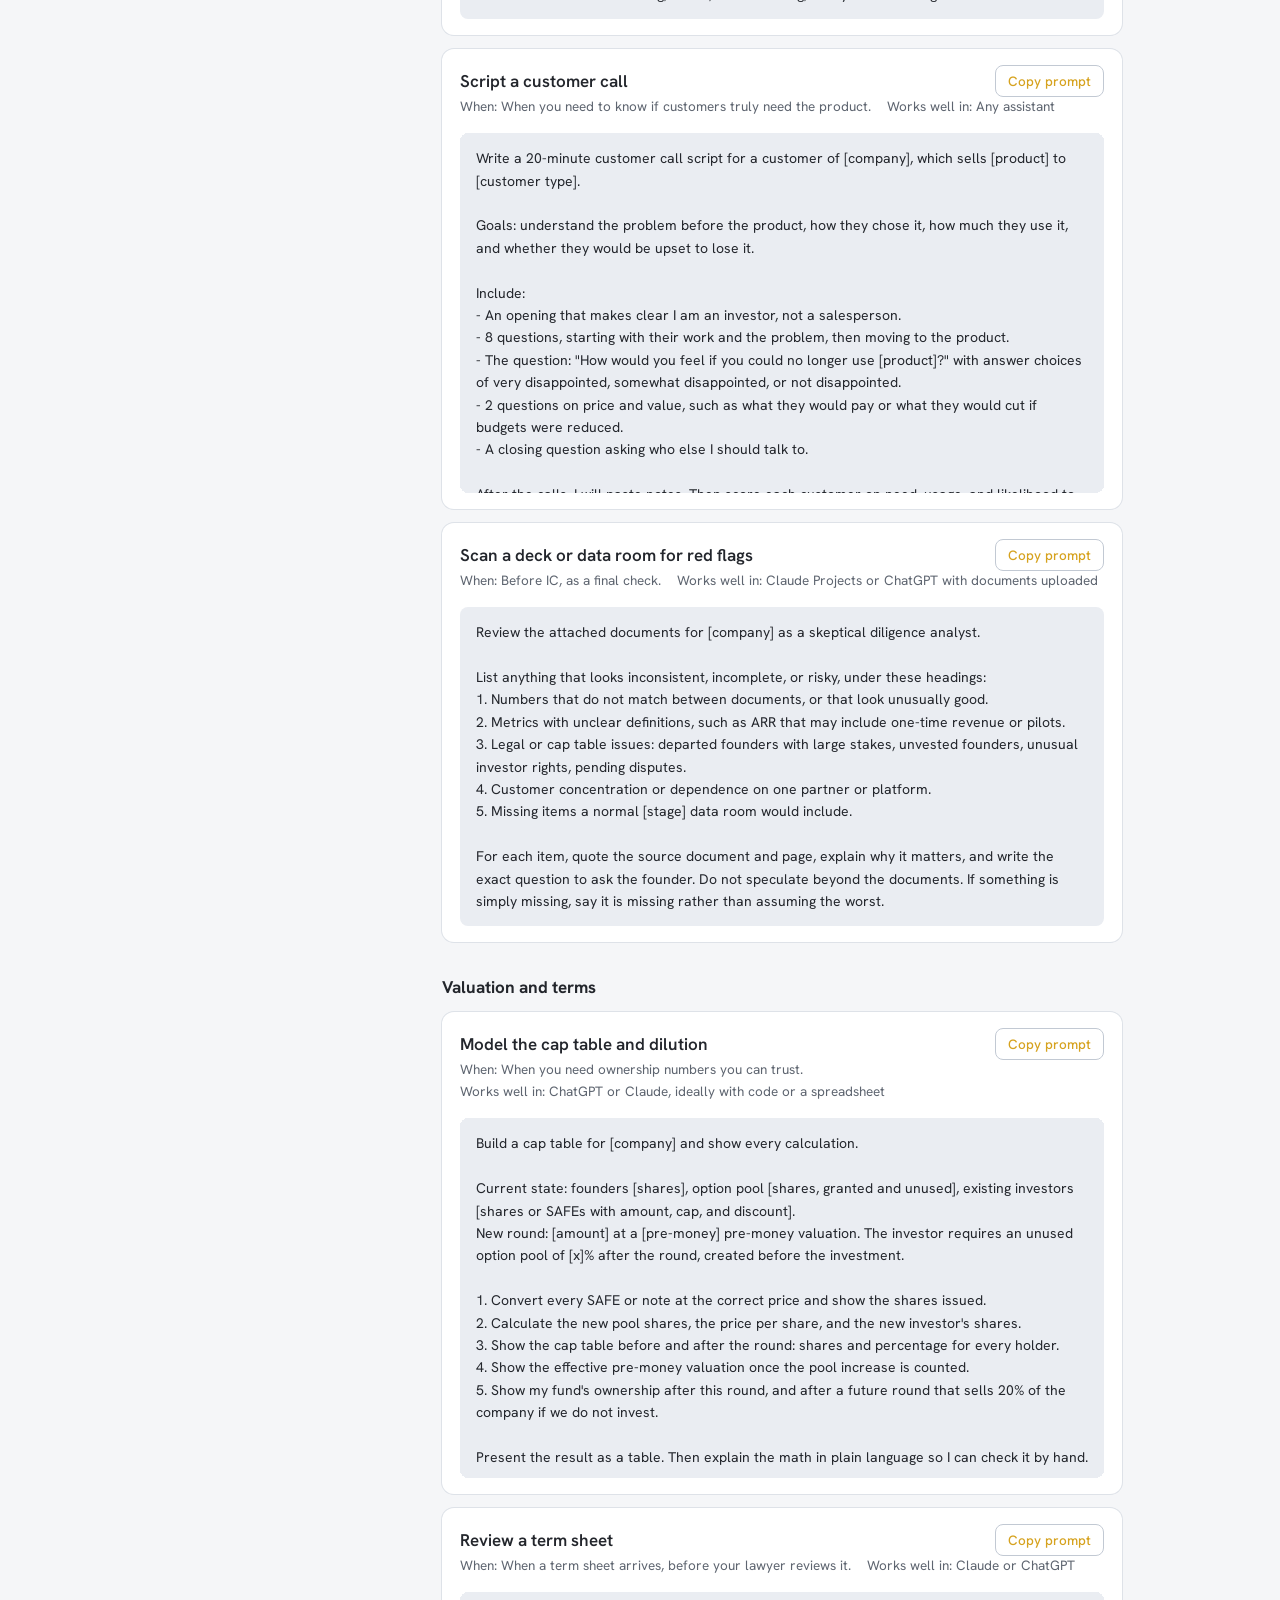
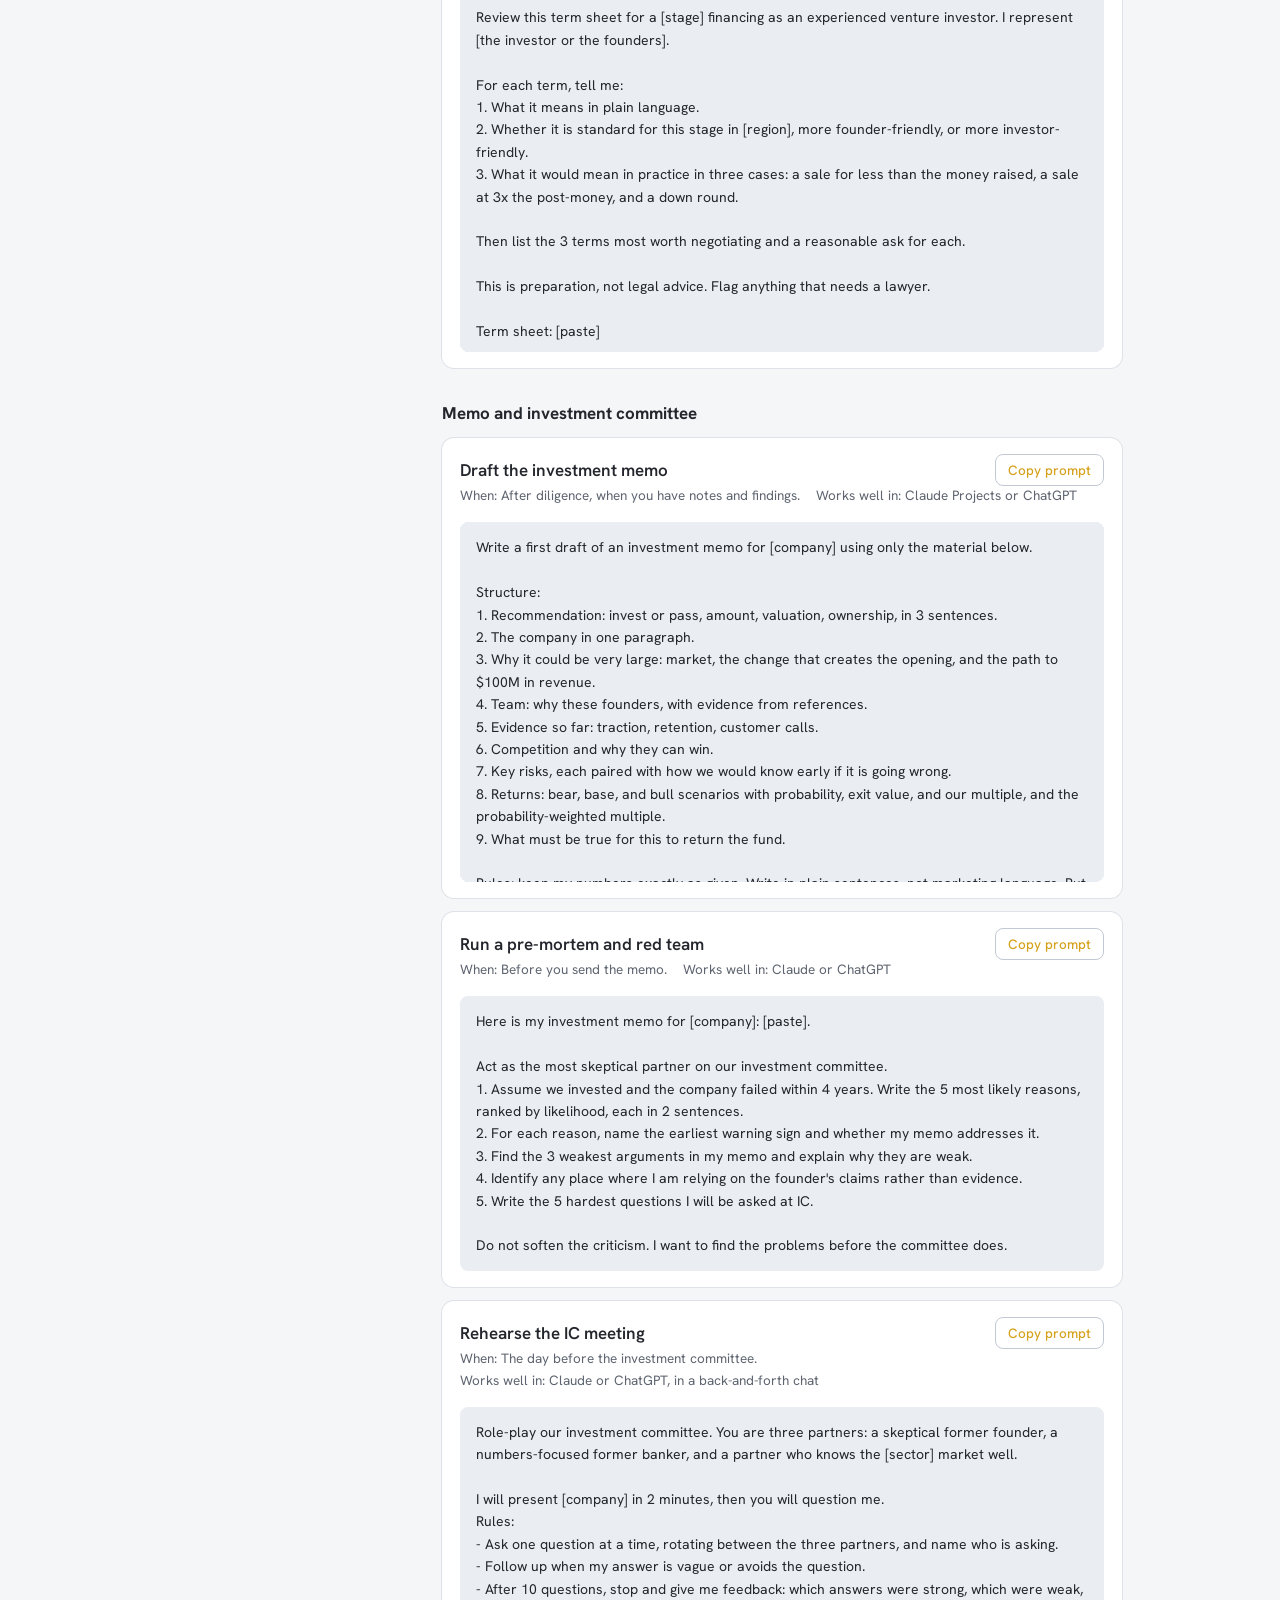
==== commit 240a860b: "Minimal orange G mark, mustard accent Co-Authored-By: Claude Opus 5.5 <noreply@anthropic.com>" ====
--- a/ai-tools.html
+++ b/ai-tools.html
@@ -6,7 +6,7 @@
 <title>AI tools for venture investors | GarageSchool</title>
 <meta name="description" content="How venture investors use Granola, Mem, Notion, and Claude or ChatGPT for sourcing, meetings, diligence, and memos, with a workflow, prompts, and the cautions that matter.">
 <meta name="theme-color" content="#F5F6F8">
-<link rel="icon" type="image/png" href="assets/img/favicon.png">
+<link rel="icon" type="image/svg+xml" href="assets/img/g-mark.svg">
 <link rel="preconnect" href="https://fonts.googleapis.com">
 <link rel="preconnect" href="https://fonts.gstatic.com" crossorigin>
 <link rel="stylesheet" href="https://fonts.googleapis.com/css2?family=Newsreader:ital,opsz,wght@0,6..72,300..500;1,6..72,300..400&family=Hanken+Grotesk:ital,wght@0,400..700;1,400..500&display=swap">
@@ -19,7 +19,7 @@
 
 <header class="site-head">
   <div class="head-bar">
-    <a class="logo" href="index.html" aria-label="Garage, home"><img class="brand-mark" src="assets/img/g-mark-96.png" alt="" width="96" height="96">arage</a>
+    <a class="logo" href="index.html" aria-label="Garage, home"><img class="brand-mark" src="assets/img/g-mark.svg" alt="" width="32" height="32">arage</a>
     <nav class="site-nav" aria-label="Main">
       <a href="index.html#tracks">Tests</a>
       <a href="app.html#/course">Course</a>
@@ -511,7 +511,7 @@
 <footer class="site-foot">
   <div class="wrap">
     <div class="foot-top">
-      <div class="foot-brand"><a class="logo" href="index.html" aria-label="Garage, home"><img class="brand-mark" src="assets/img/g-mark-96.png" alt="" width="96" height="96">arage</a><p>A school for venture capital. Courses and investing tests for anyone learning the job.</p></div>
+      <div class="foot-brand"><a class="logo" href="index.html" aria-label="Garage, home"><img class="brand-mark" src="assets/img/g-mark.svg" alt="" width="32" height="32">arage</a><p>A school for venture capital. Courses and investing tests for anyone learning the job.</p></div>
       <nav aria-label="Tests"><h2>Tests</h2><ul><li><a href="app.html#/tests/analyst">Analyst</a></li><li><a href="app.html#/tests/associate">Associate</a></li><li><a href="app.html#/tests/partner">Partner</a></li><li><a href="app.html#/workshops">Workshops</a></li></ul></nav>
       <nav aria-label="Learn"><h2>Learn</h2><ul><li><a href="app.html#/course">VC course</a></li><li><a href="founders.html">For founders</a></li><li><a href="app.html#/metrics">Metrics guide</a></li><li><a href="app.html#/sectors">Sector map</a></li><li><a href="break-into-vc.html">Break into VC</a></li><li><a href="residency.html">Residency</a></li></ul></nav>
       <nav aria-label="Account"><h2>Account</h2><ul><li><a href="app.html#/signup">Sign up</a></li><li><a href="app.html#/login">Log in</a></li><li><a href="app.html#/feedback">Send feedback</a></li></ul></nav>
--- a/assets/css/garage.css
+++ b/assets/css/garage.css
@@ -102,14 +102,14 @@
 .dots { display: grid; grid-template-columns: repeat(10, 1fr); gap: 4px; }
 .dot { aspect-ratio: 1; border: 0; background: none; padding: 0; display: grid; place-items: center; cursor: pointer; border-radius: 50%; }
 .dot i { display: block; border-radius: 50%; width: var(--s, 12px); height: var(--s, 12px); background: var(--dot); transition: transform .12s; }
-.dot.mid i { background: #F4B48E; }
+.dot.mid i { background: #EDD38A; }
 .dot.win i { background: var(--blue); }
 .dot:hover i { transform: scale(1.15); }
 .dot[aria-pressed="true"] i { box-shadow: 0 0 0 3px var(--card), 0 0 0 5px var(--ink); }
 .legend { display: flex; flex-wrap: wrap; gap: 8px 18px; margin-top: auto; padding-top: 22px; font-size: 13px; color: var(--muted); }
 .legend span { display: inline-flex; align-items: center; gap: 7px; }
 .legend i { display: inline-block; border-radius: 50%; width: 10px; height: 10px; background: var(--dot); }
-.legend .mid i { background: #F4B48E; }
+.legend .mid i { background: #EDD38A; }
 .legend .win i { width: 14px; height: 14px; background: var(--blue); }
 .deal-card { overflow: hidden; display: flex; flex-direction: column; }
 .deal-top { padding: 24px 26px; }
@@ -275,7 +275,7 @@
 .module-card:hover h3 { color: var(--blue); }
 
 .next-card { display: flex; justify-content: space-between; align-items: center; gap: 24px; padding: 28px; border-radius: 14px; color: #fff;
-             background: radial-gradient(120% 140% at 90% 0%, var(--blue) 0%, #5A2A12 50%, #1E1F23 100%); }
+             background: radial-gradient(120% 140% at 90% 0%, var(--blue) 0%, #5A4210 50%, #1E1F23 100%); }
 .next-card h2 { font: 400 28px var(--serif); }
 .next-card p { opacity: .82; margin-top: 6px; }
 .next-card .btn-primary { background: var(--card); color: var(--ink); }
@@ -555,7 +555,7 @@
 
 /* LP report */
 .report { max-width: 900px; }
-.report-cover { border-radius: 16px; padding: 36px; color: #fff; background: radial-gradient(120% 140% at 90% 0%, var(--blue) 0%, #5A2A12 50%, #1E1F23 100%); }
+.report-cover { border-radius: 16px; padding: 36px; color: #fff; background: radial-gradient(120% 140% at 90% 0%, var(--blue) 0%, #5A4210 50%, #1E1F23 100%); }
 .report-cover .kicker { font-size: 14px; opacity: .8; }
 .report-cover h1 { font: 400 40px/1.1 var(--serif); margin-top: 8px; }
 .report-cover p { margin-top: 10px; opacity: .85; max-width: 40em; }
@@ -877,10 +877,10 @@
   --faint: #929AA6;
   --line: #DEE2E8;
   --line-strong: #C2C9D3;
-  --blue: #E8692A;
-  --blue-dark: #C4531A;
-  --blue-soft: #FDEADF;
-  --grid: rgba(232, 105, 42, .07);
+  --blue: #D6A21E;
+  --blue-dark: #8C6800;
+  --blue-soft: #FBF1D6;
+  --grid: rgba(214, 162, 30, .07);
   --display: Newsreader, Georgia, serif;
   --serif: var(--display);
   --sans: "Hanken Grotesk", ui-sans-serif, system-ui, "Segoe UI", sans-serif;
@@ -1131,10 +1131,10 @@
   --faint: #7D848F;
   --line: #2E3036;
   --line-strong: #454851;
-  --blue: #F07A3E;
-  --blue-dark: #F59866;
-  --blue-soft: rgba(240, 122, 62, .14);
-  --grid: rgba(240, 122, 62, .06);
+  --blue: #E3B23C;
+  --blue-dark: #EBC461;
+  --blue-soft: rgba(227, 178, 60, .14);
+  --grid: rgba(227, 178, 60, .06);
   --dot: #3E4149;
   --good: #3CC48F;
   --good-soft: rgba(60, 196, 143, .14);
@@ -1143,7 +1143,6 @@
   --warn: #E5B04A;
   --warn-soft: rgba(229, 176, 74, .14);
 }
-:root[data-theme="dark"] .brand-mark, :root[data-theme="dark"] .dock-g img { content: url("../img/g-mark-dark-96.png"); }
 :root[data-theme="dark"] input, :root[data-theme="dark"] select, :root[data-theme="dark"] textarea { color: var(--ink); }
 :root[data-theme="dark"] .dock { background: rgba(28, 29, 33, .86); box-shadow: 0 14px 34px -14px rgba(0, 0, 0, .7); }
 :root[data-theme="dark"] .auth-card { box-shadow: 0 0 0 1px var(--line); }
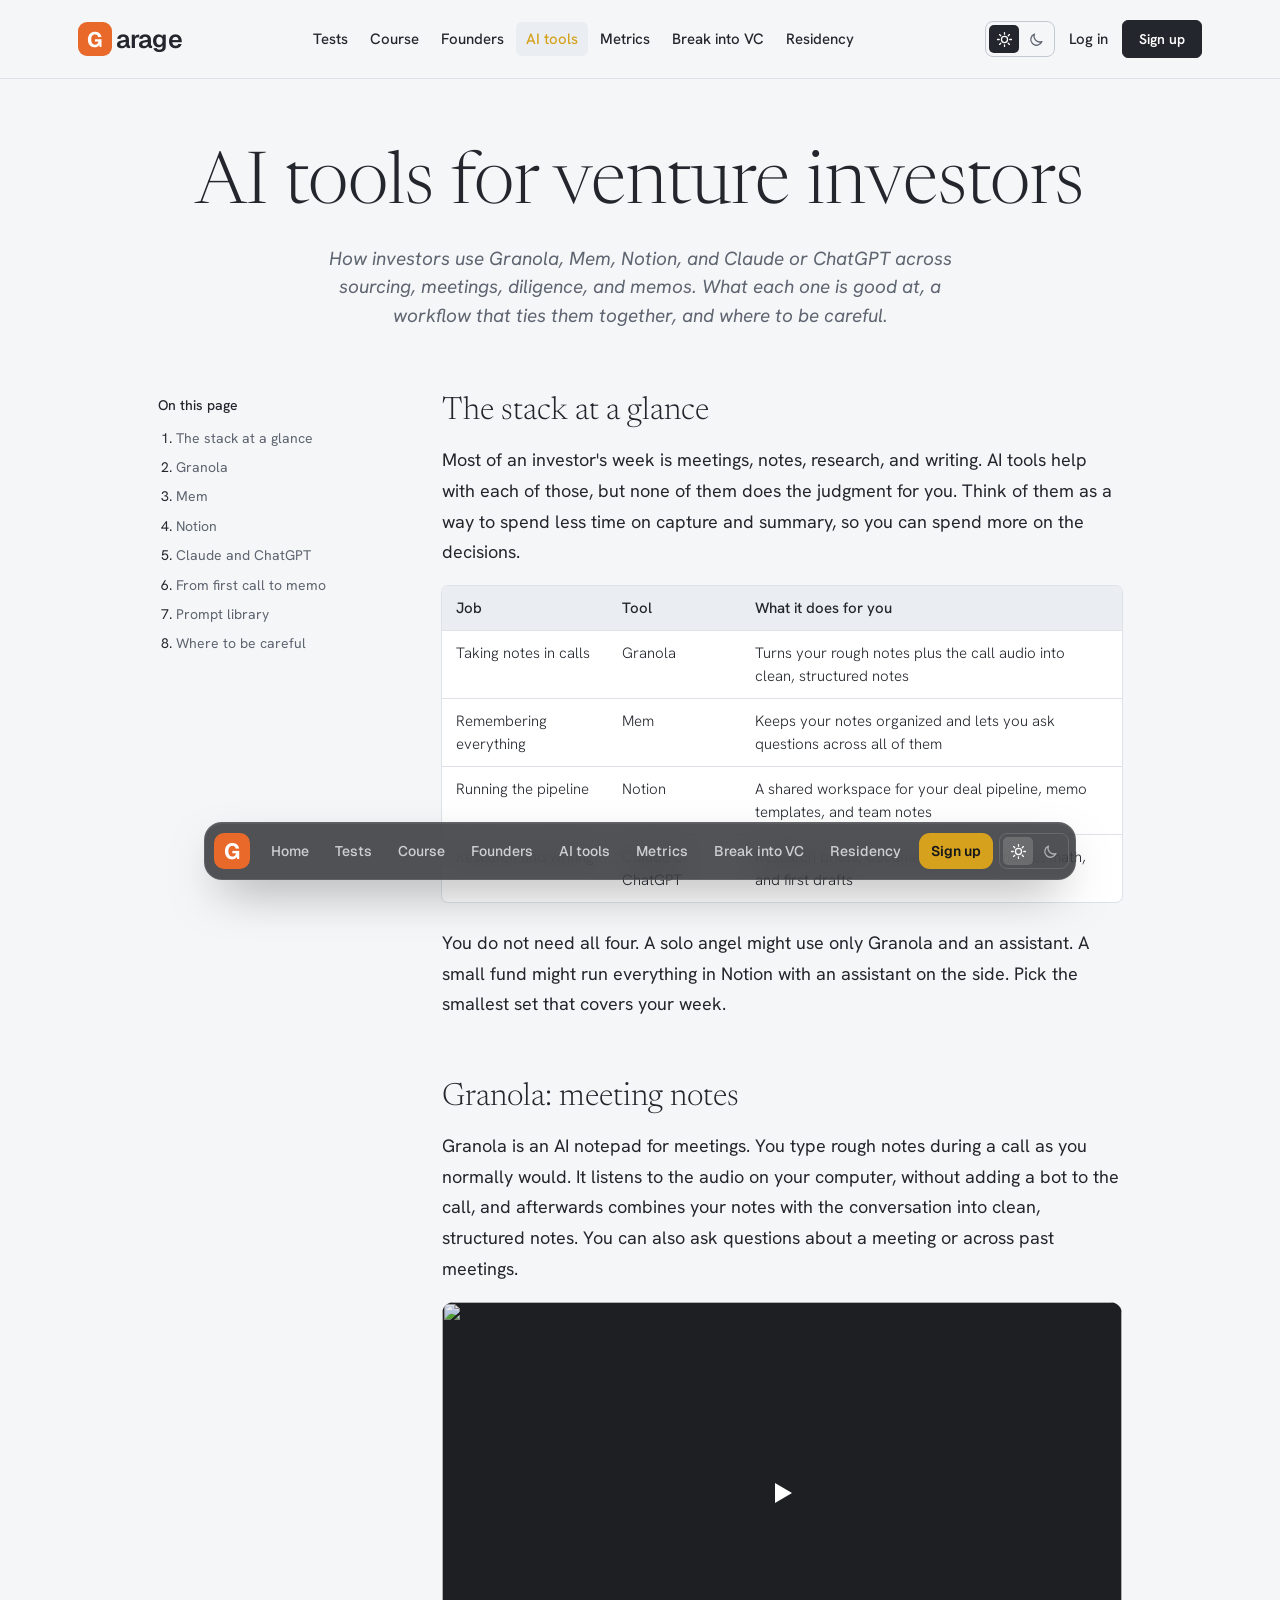
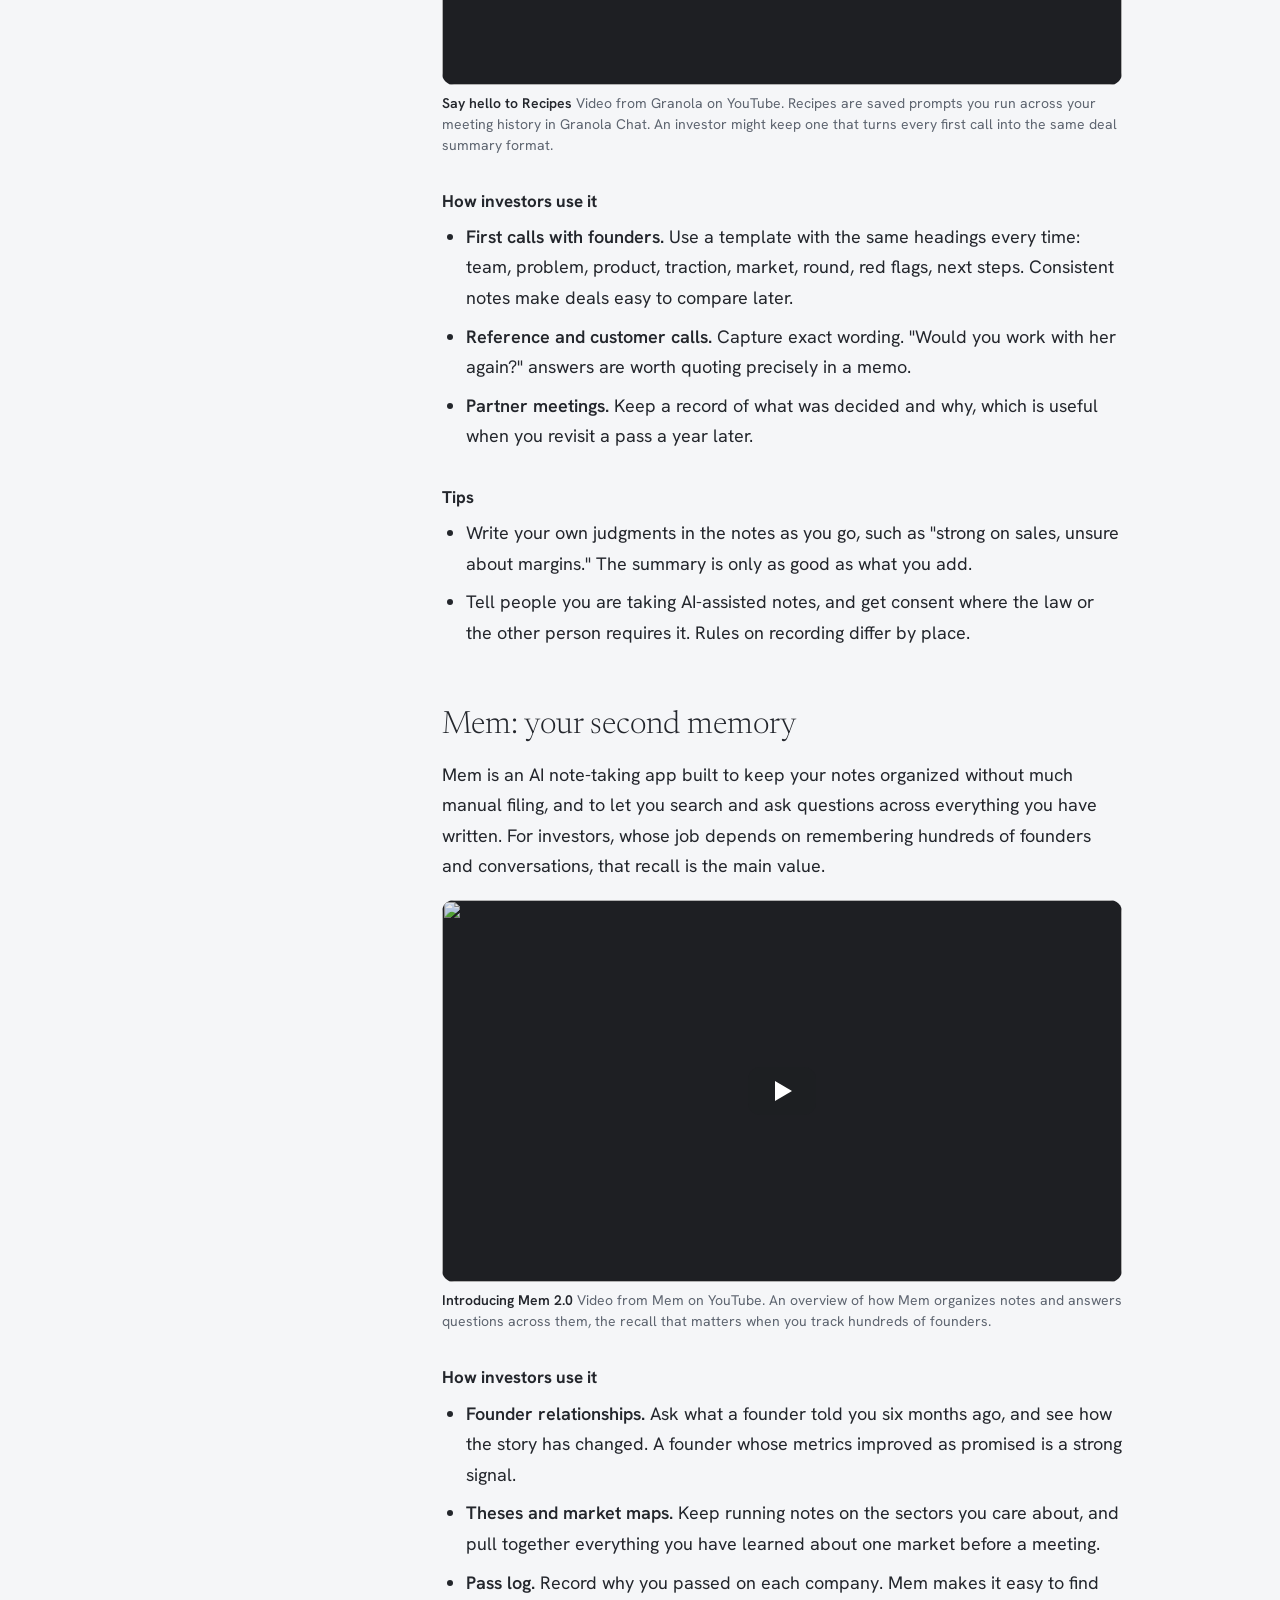
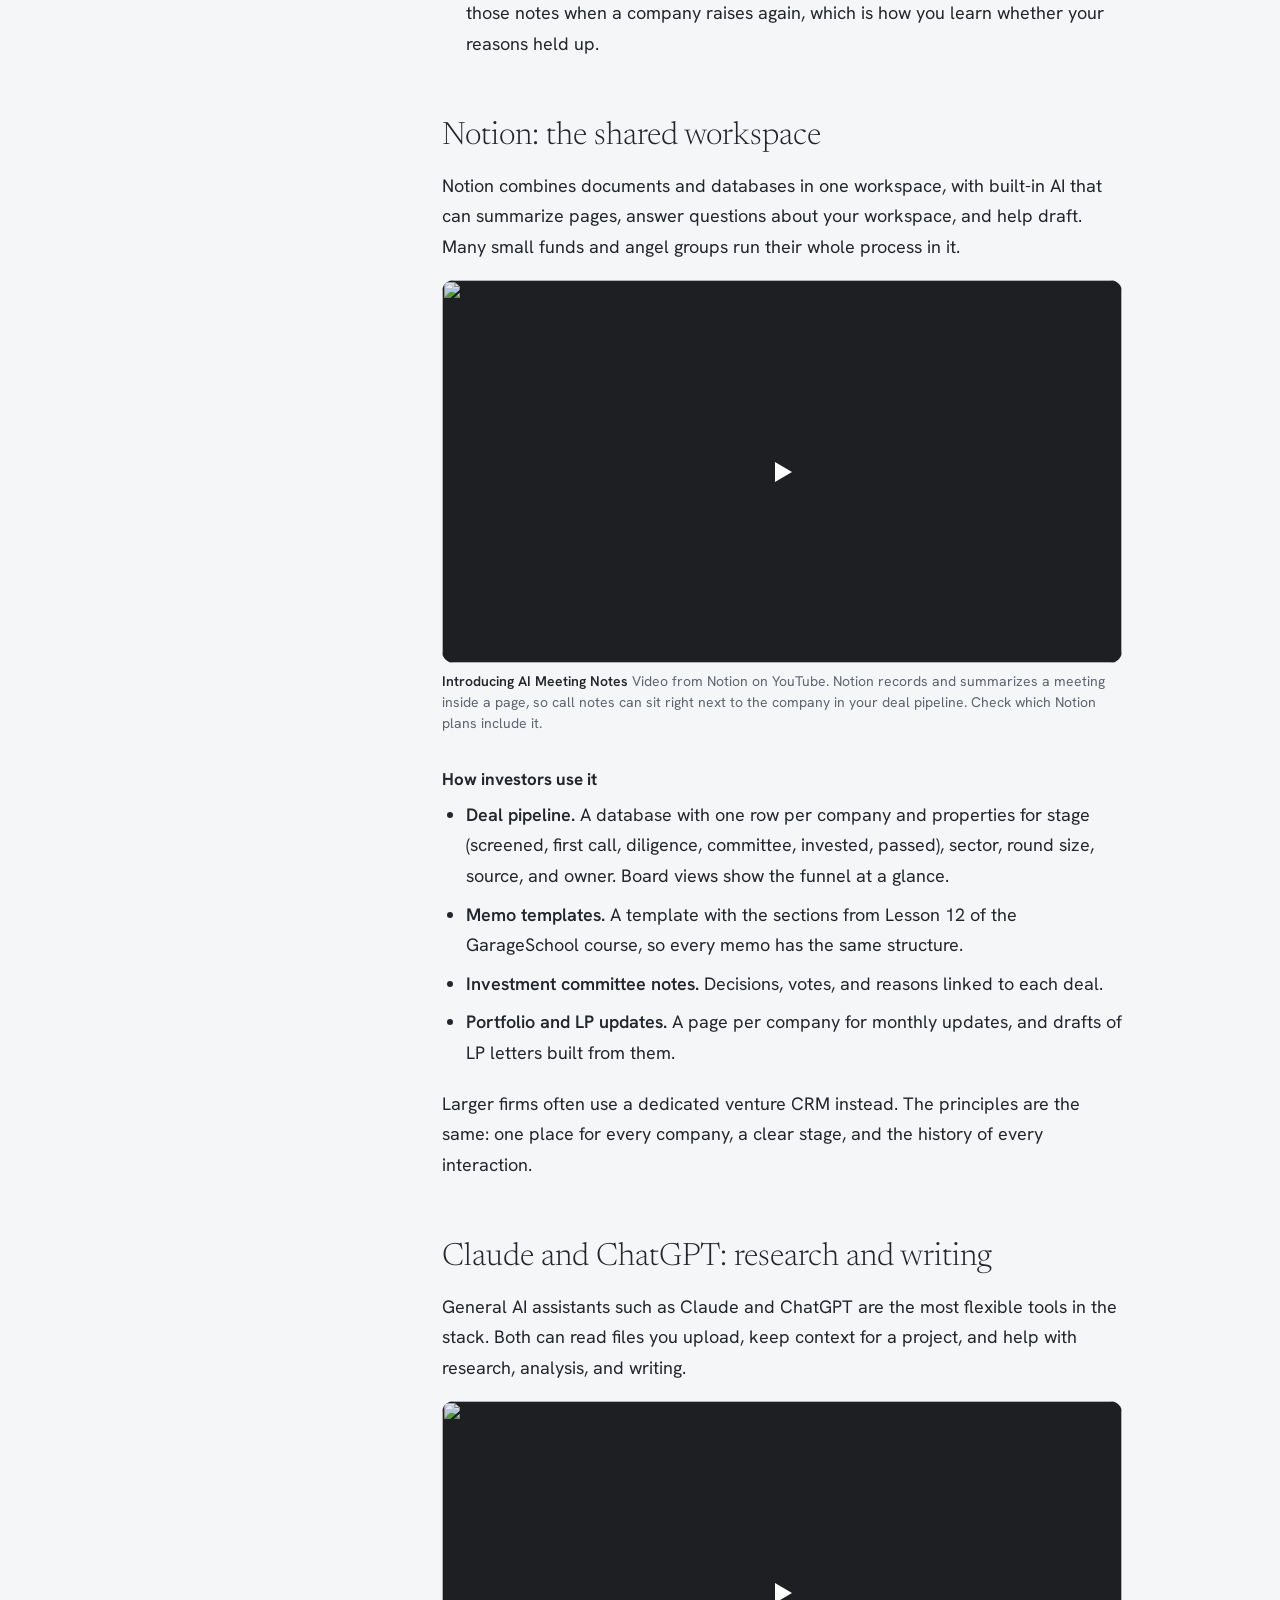
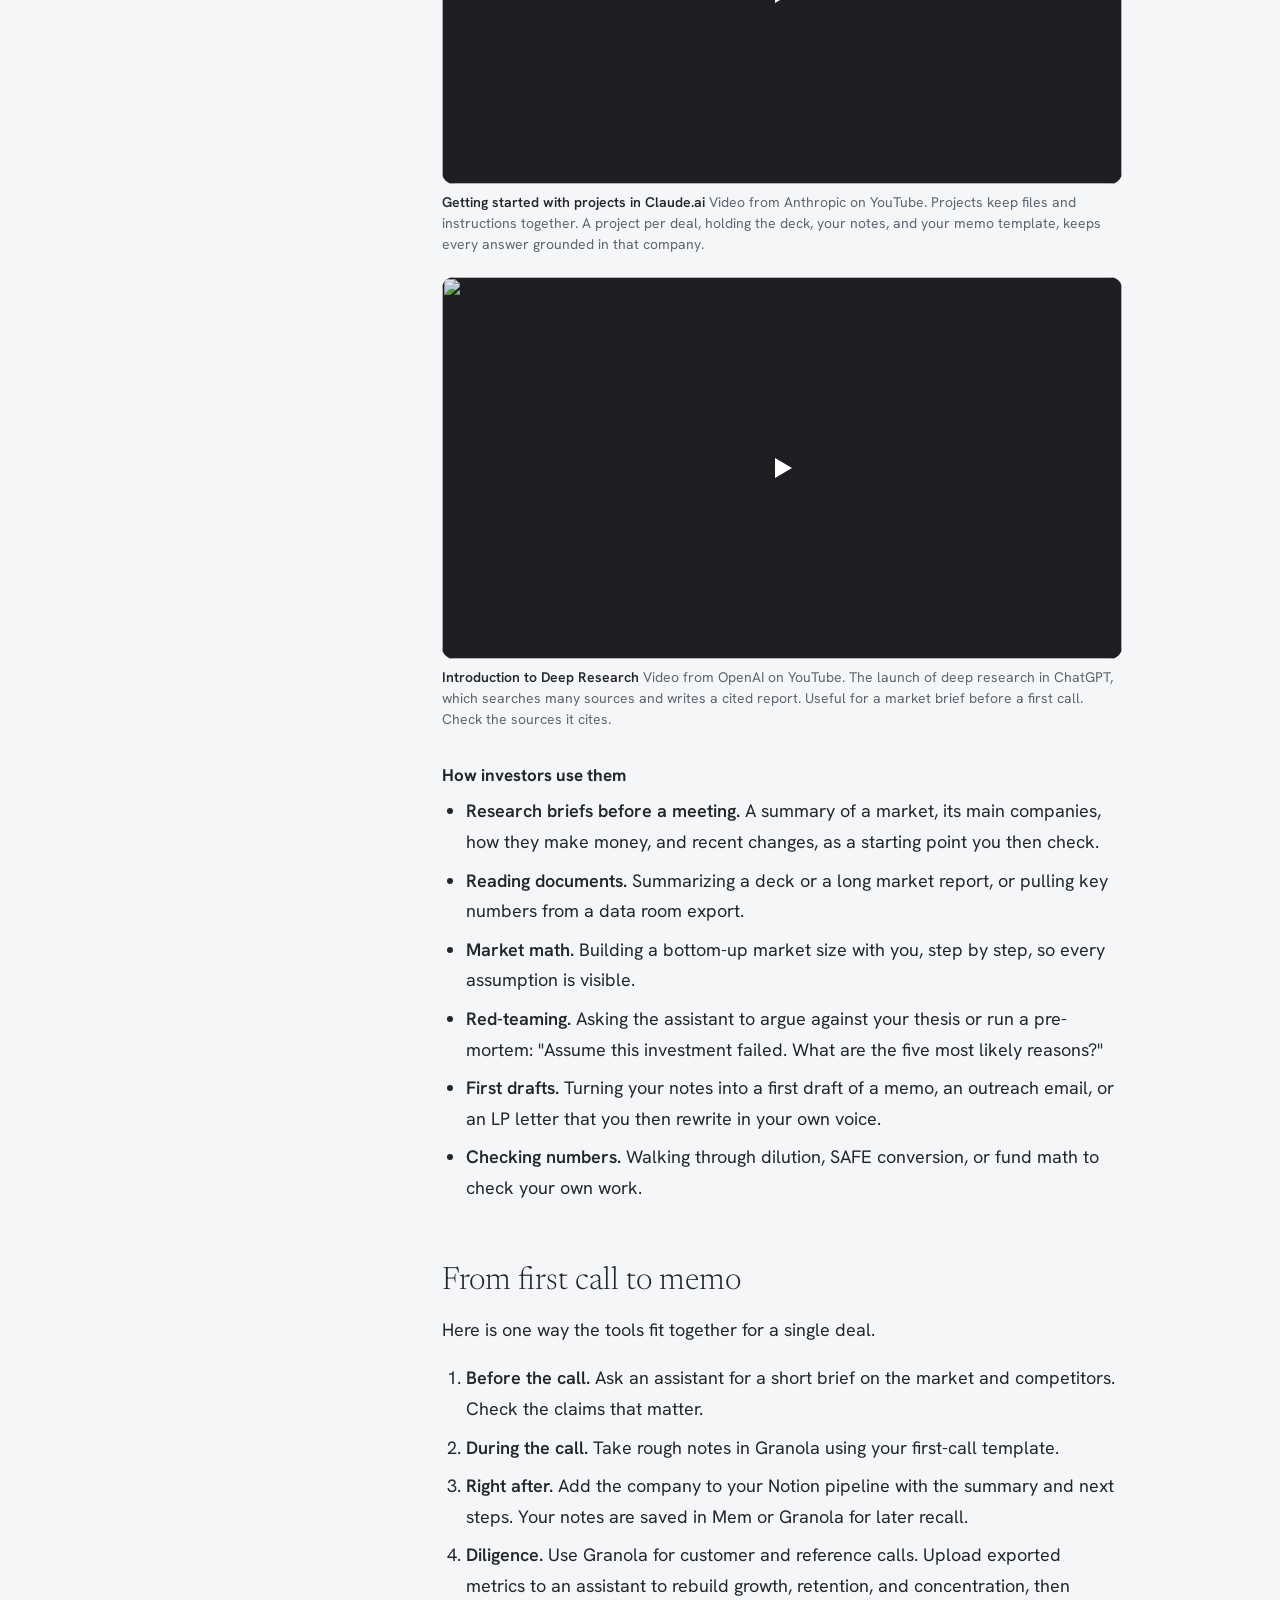
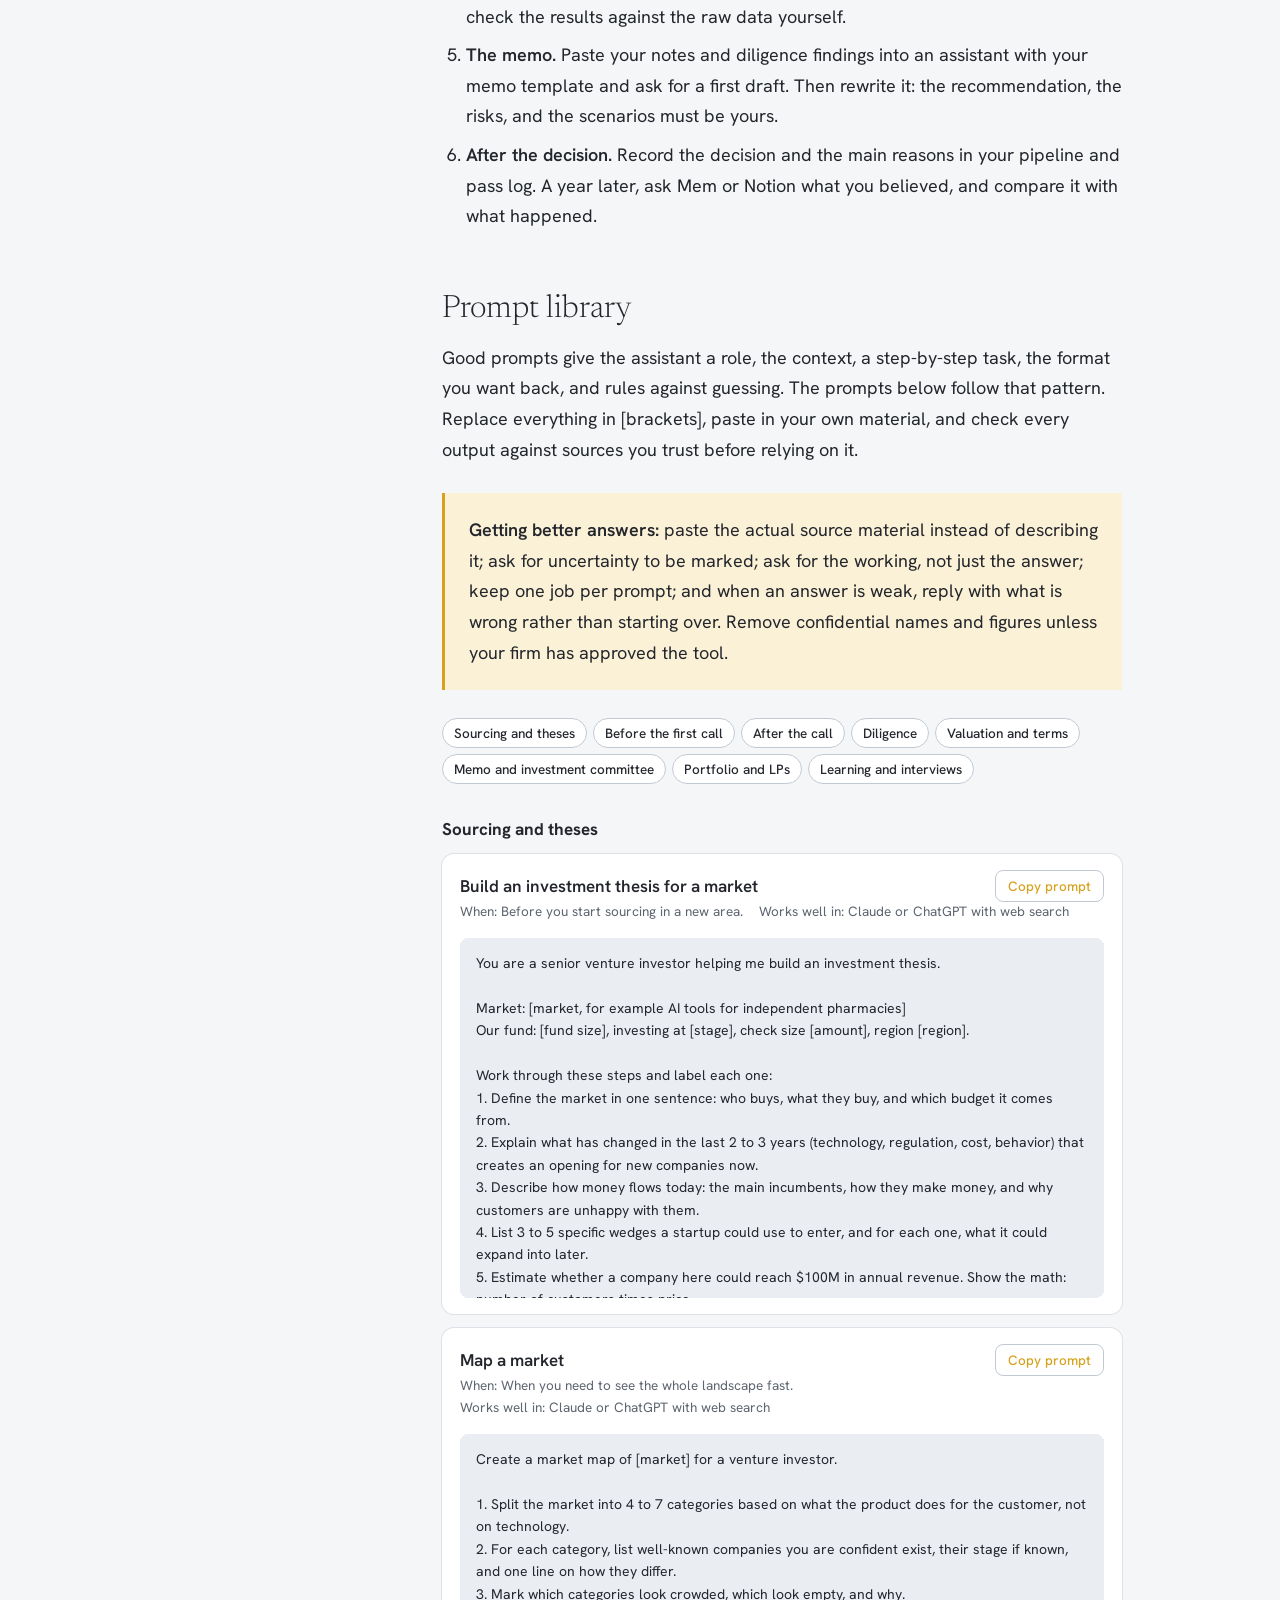
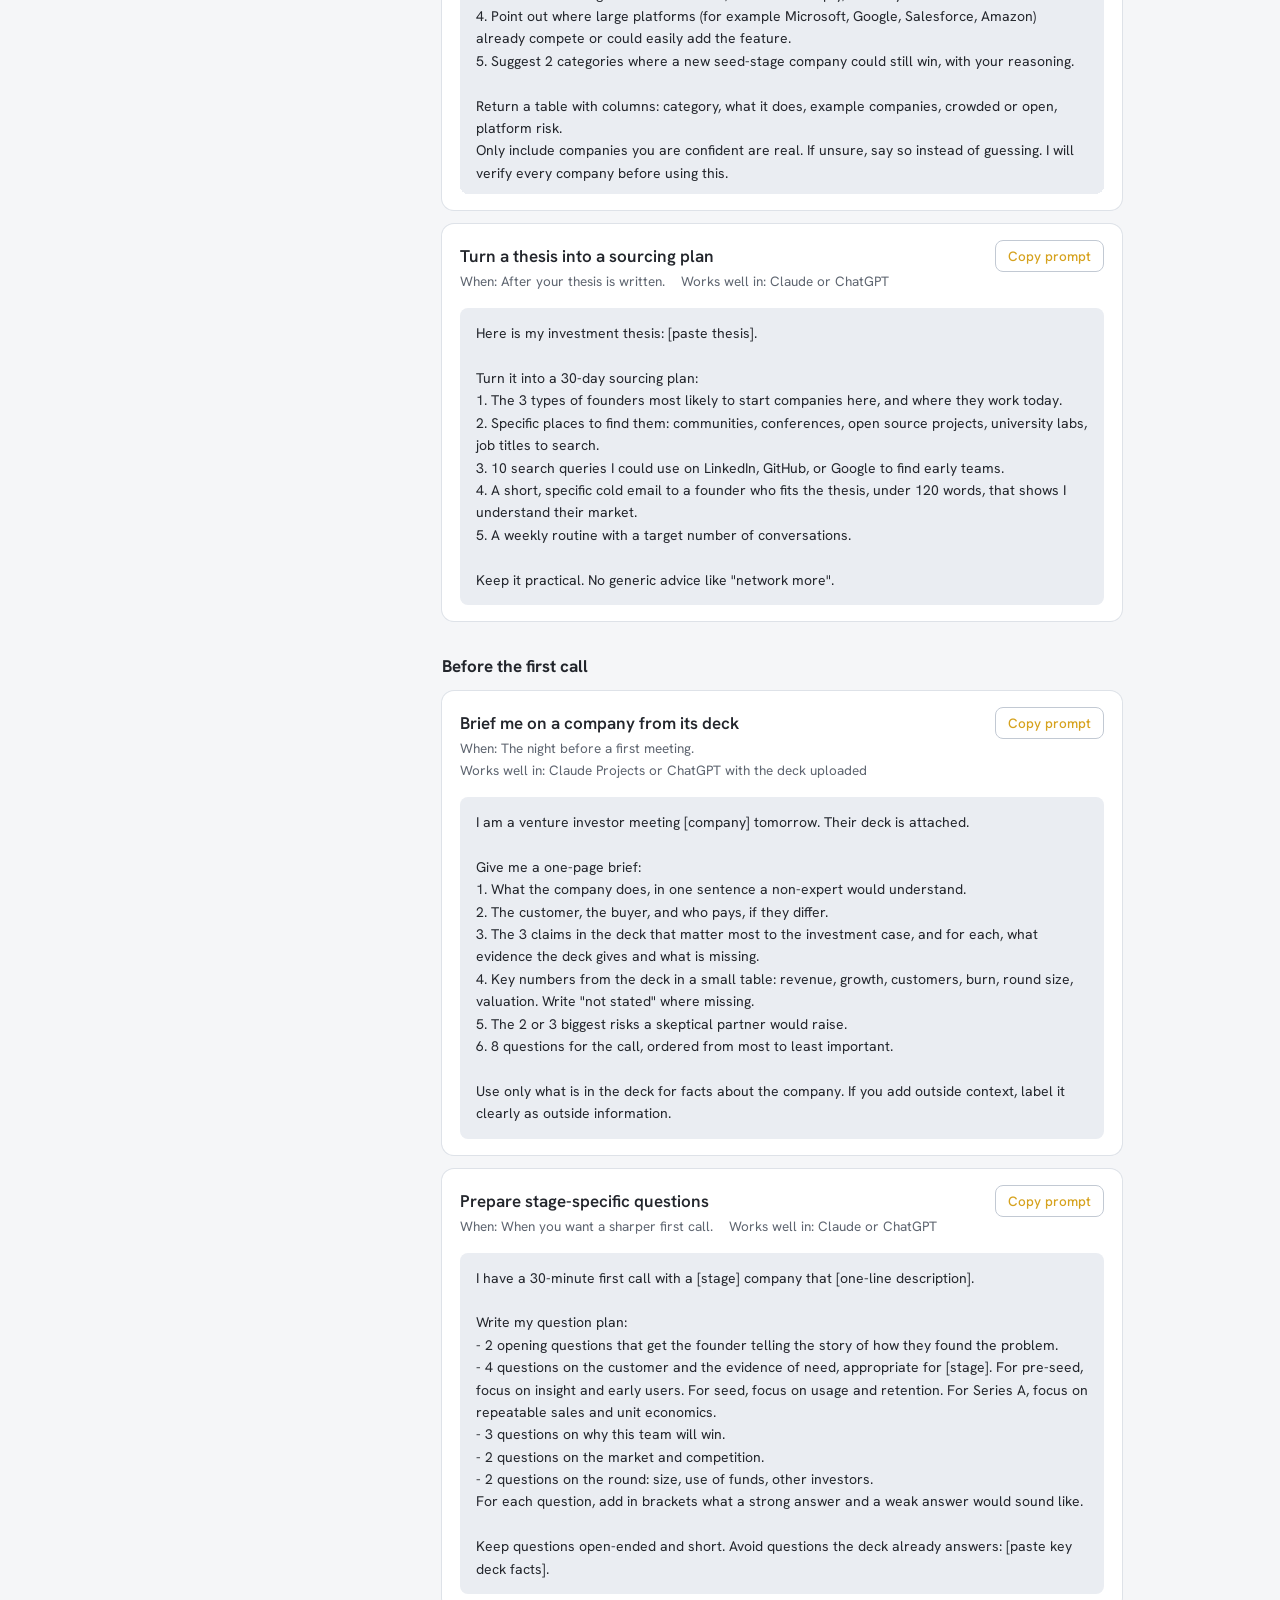
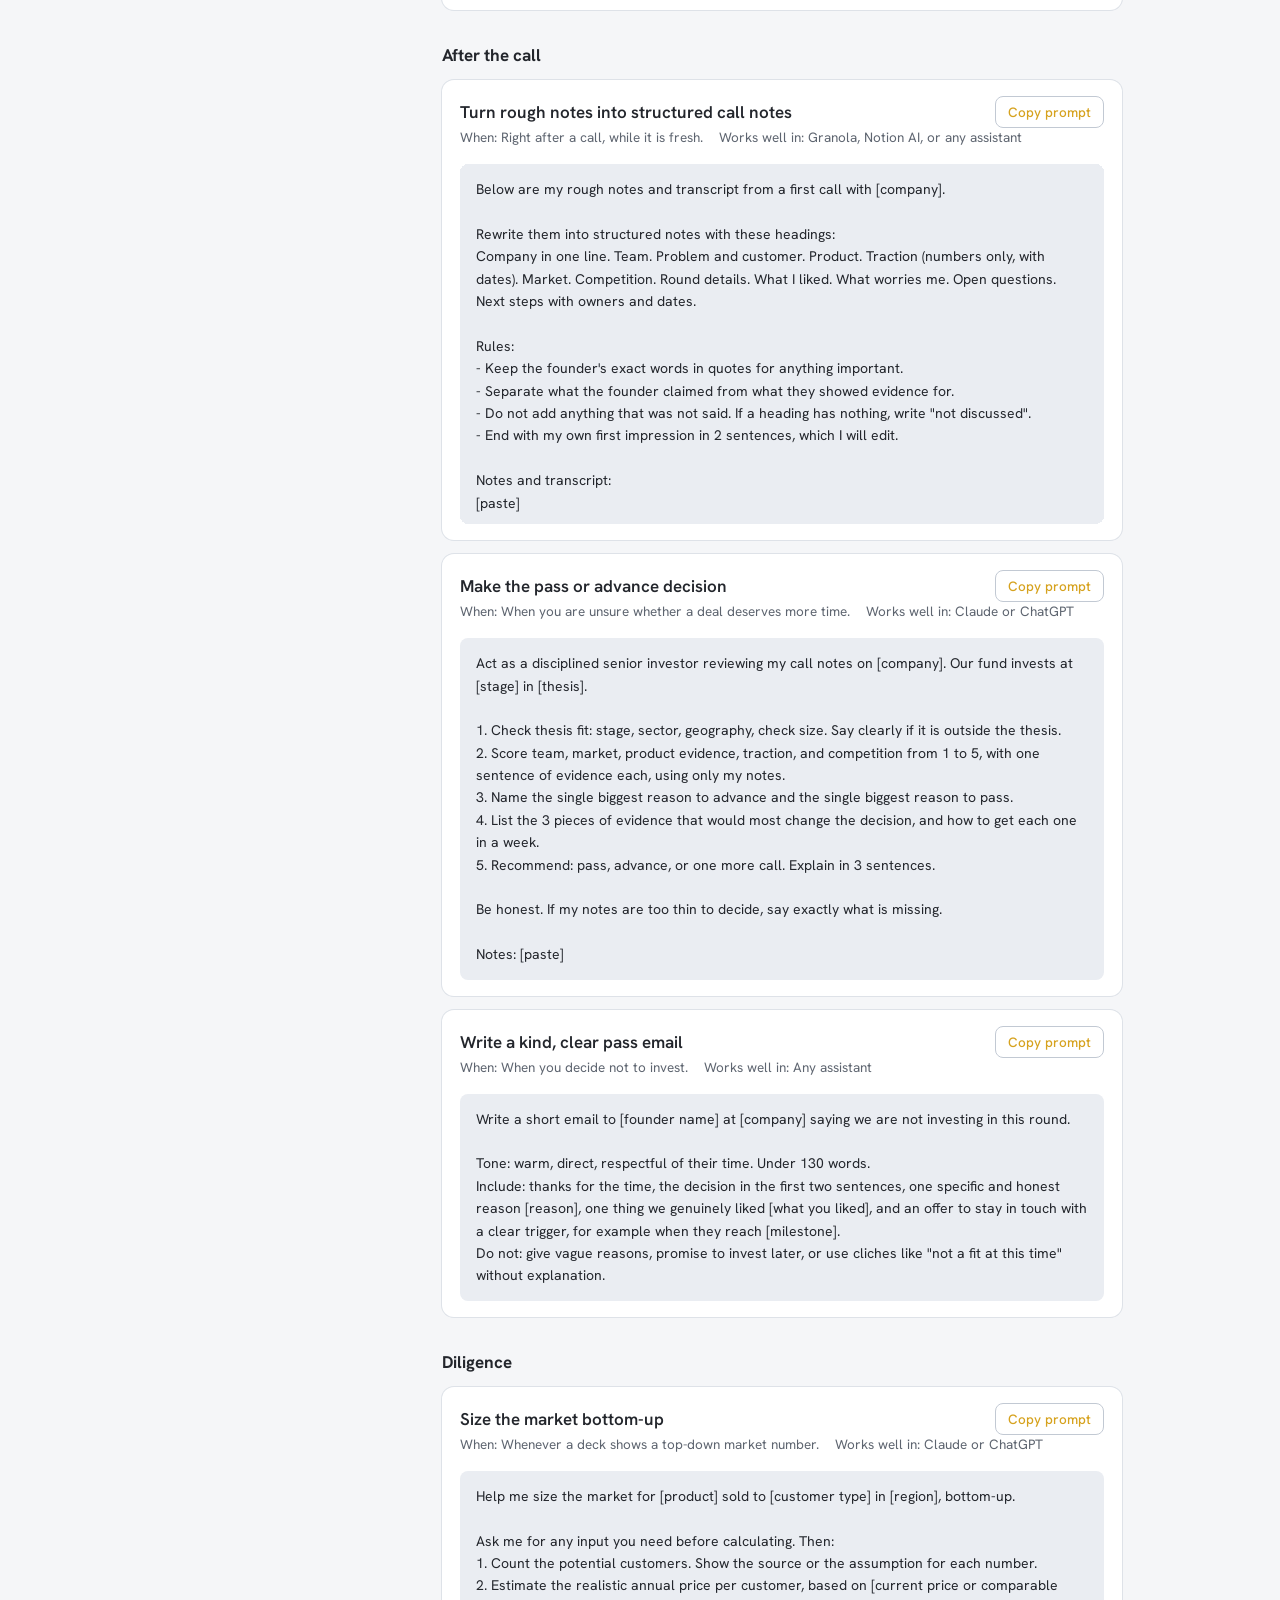
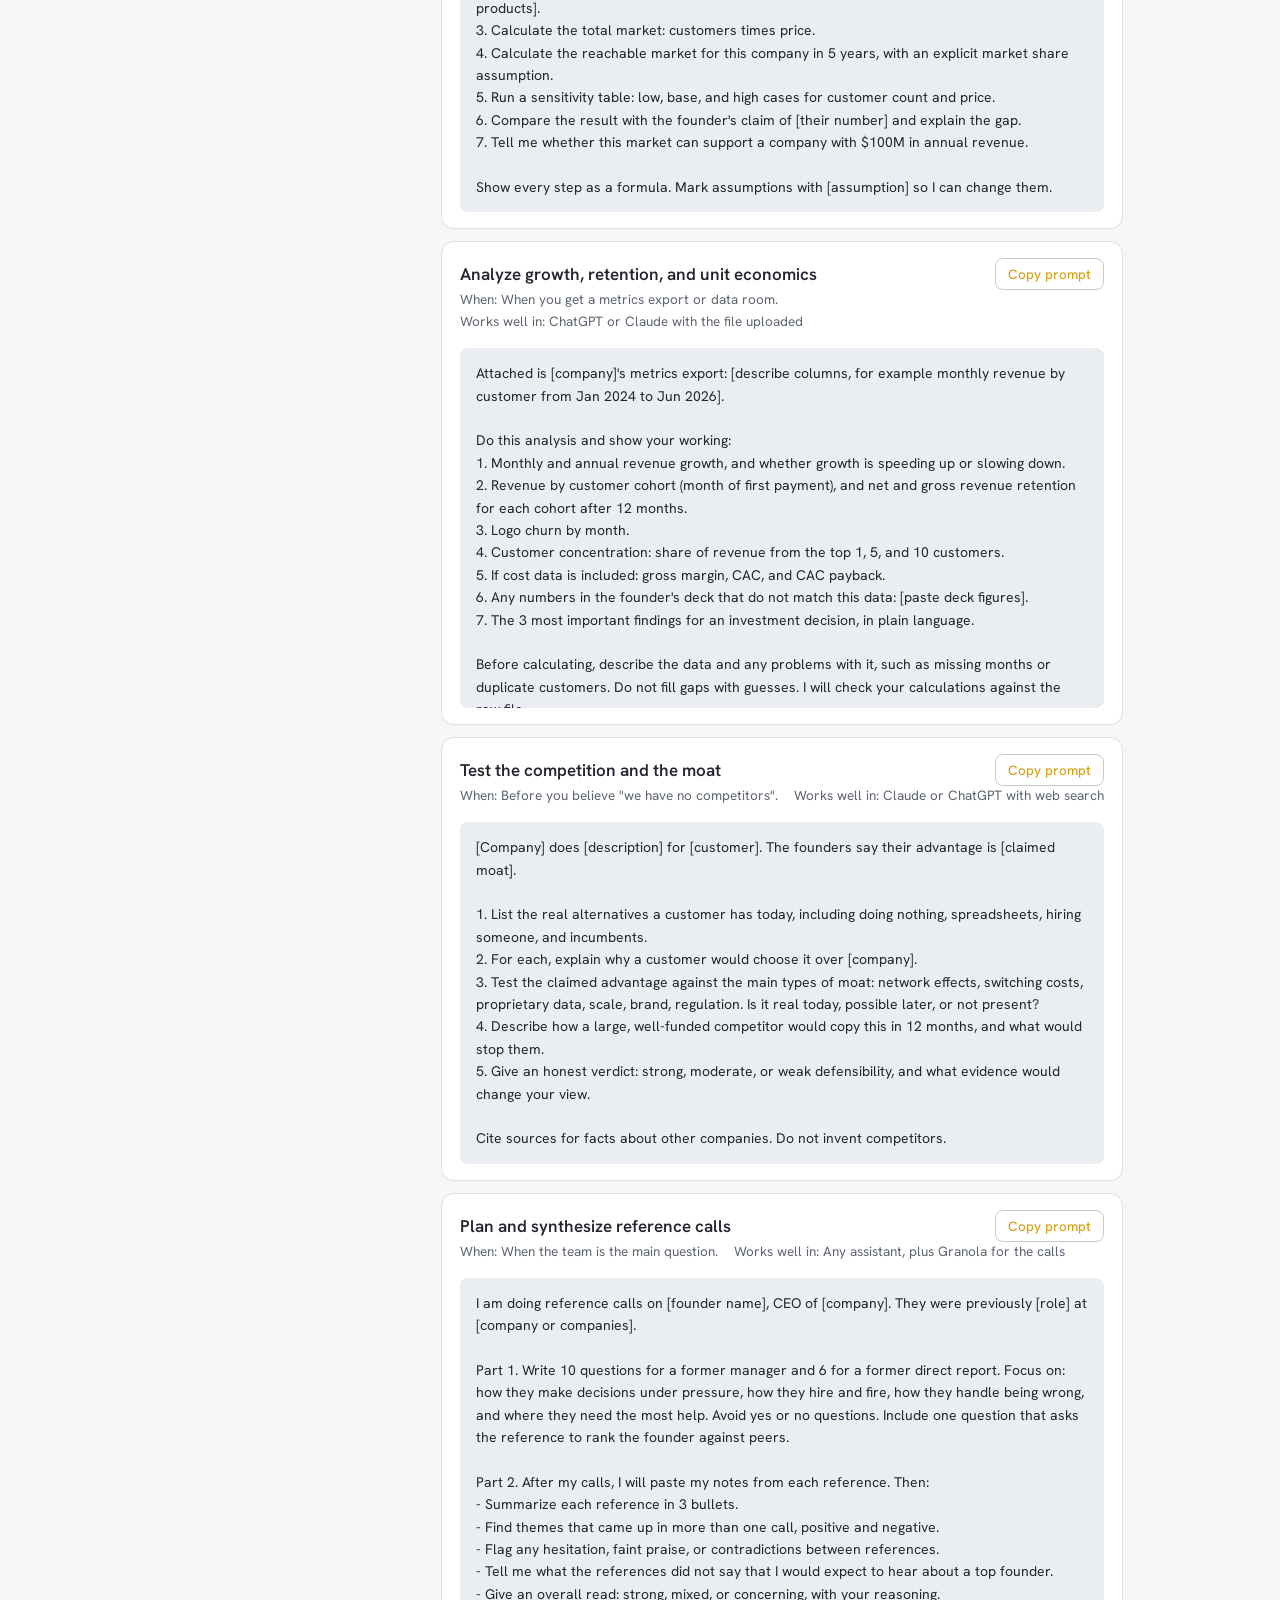
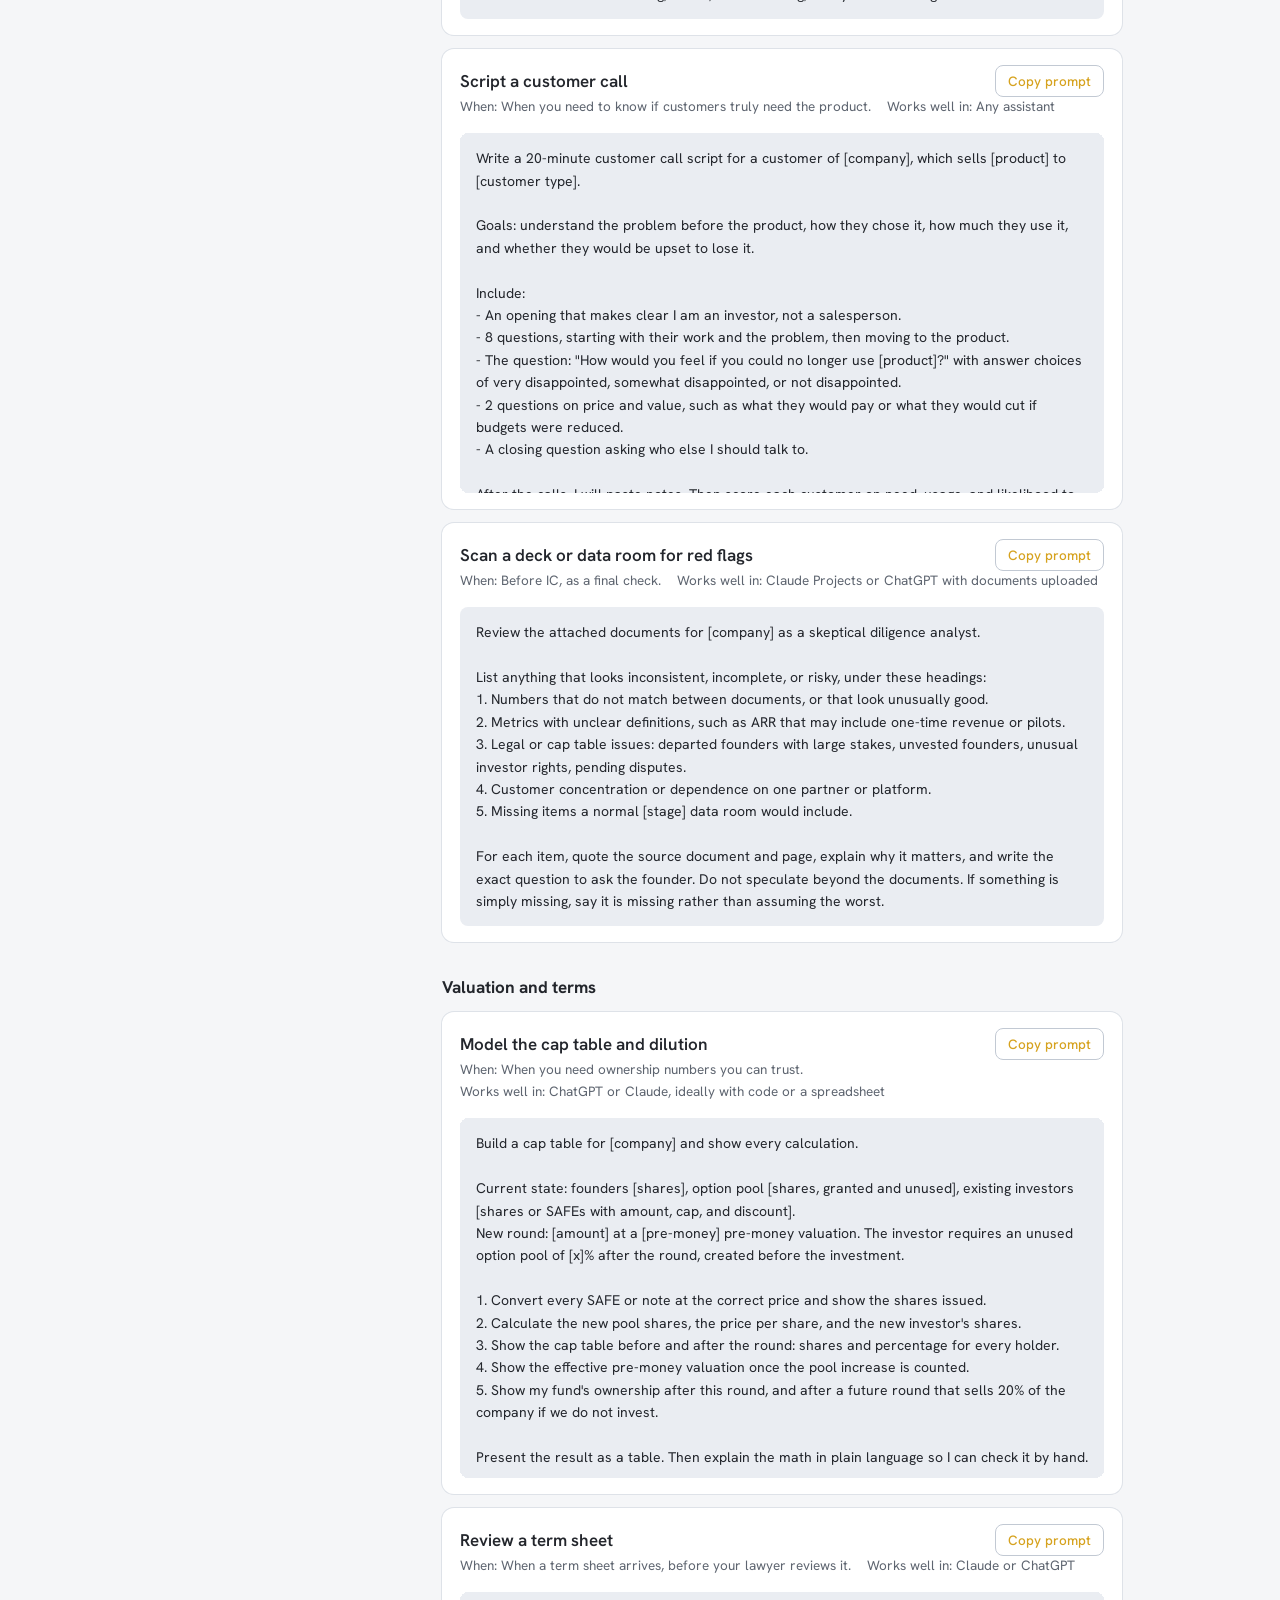
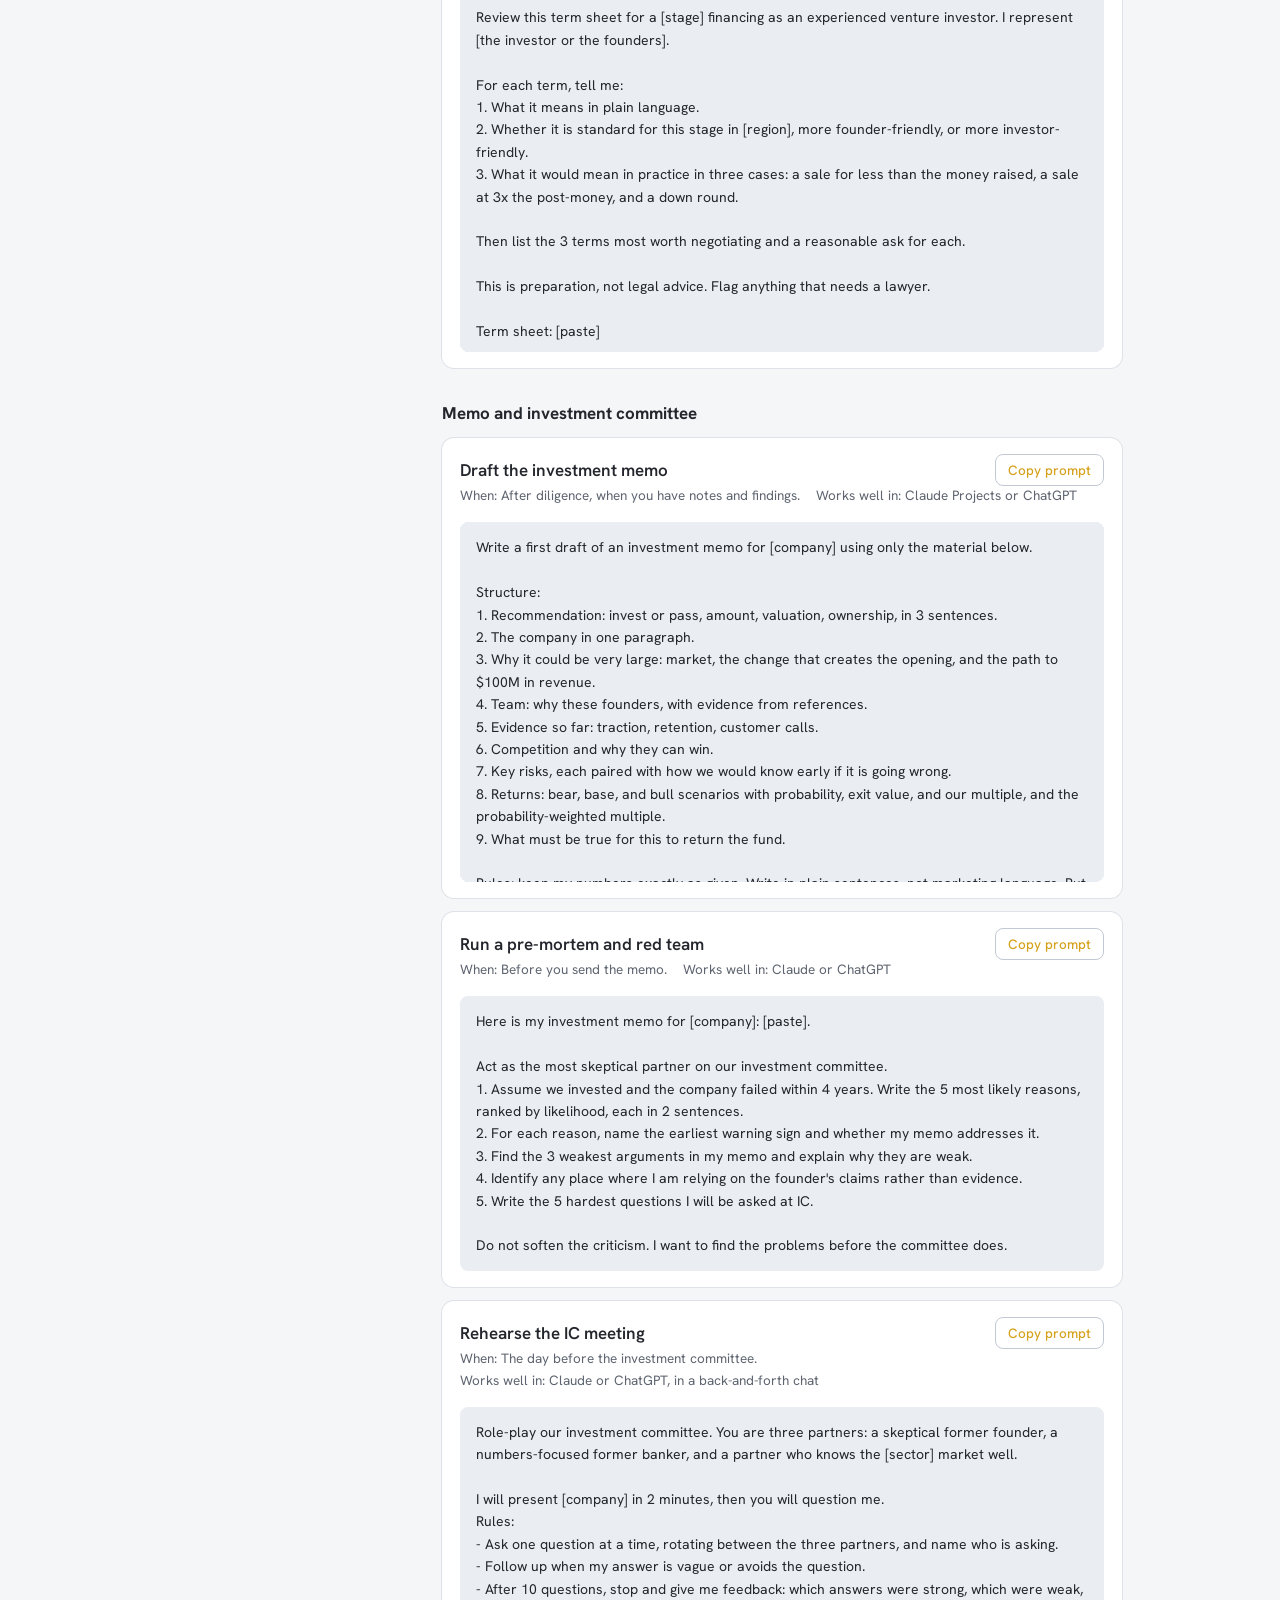
==== commit 2bcb4551: "Dark glass dock, logo in Geist Co-Authored-By: Claude Opus 5.5 <noreply@anthropic.com>" ====
--- a/ai-tools.html
+++ b/ai-tools.html
@@ -9,7 +9,7 @@
 <link rel="icon" type="image/svg+xml" href="assets/img/g-mark.svg">
 <link rel="preconnect" href="https://fonts.googleapis.com">
 <link rel="preconnect" href="https://fonts.gstatic.com" crossorigin>
-<link rel="stylesheet" href="https://fonts.googleapis.com/css2?family=Newsreader:ital,opsz,wght@0,6..72,300..500;1,6..72,300..400&family=Hanken+Grotesk:ital,wght@0,400..700;1,400..500&display=swap">
+<link rel="stylesheet" href="https://fonts.googleapis.com/css2?family=Geist:wght@500..700&family=Newsreader:ital,opsz,wght@0,6..72,300..500;1,6..72,300..400&family=Hanken+Grotesk:ital,wght@0,400..700;1,400..500&display=swap">
 <link rel="stylesheet" href="assets/css/garage.css">
 <script src="assets/js/theme.js"></script>
 <script src="assets/js/site.js" defer></script>
@@ -19,7 +19,7 @@
 
 <header class="site-head">
   <div class="head-bar">
-    <a class="logo" href="index.html" aria-label="Garage, home"><img class="brand-mark" src="assets/img/g-mark.svg" alt="" width="32" height="32">arage</a>
+    <a class="logo" href="index.html" aria-label="Garage, home"><span class="brand-mark" aria-hidden="true">G</span>arage</a>
     <nav class="site-nav" aria-label="Main">
       <a href="index.html#tracks">Tests</a>
       <a href="app.html#/course">Course</a>
@@ -511,7 +511,7 @@
 <footer class="site-foot">
   <div class="wrap">
     <div class="foot-top">
-      <div class="foot-brand"><a class="logo" href="index.html" aria-label="Garage, home"><img class="brand-mark" src="assets/img/g-mark.svg" alt="" width="32" height="32">arage</a><p>A school for venture capital. Courses and investing tests for anyone learning the job.</p></div>
+      <div class="foot-brand"><a class="logo" href="index.html" aria-label="Garage, home"><span class="brand-mark" aria-hidden="true">G</span>arage</a><p>A school for venture capital. Courses and investing tests for anyone learning the job.</p></div>
       <nav aria-label="Tests"><h2>Tests</h2><ul><li><a href="app.html#/tests/analyst">Analyst</a></li><li><a href="app.html#/tests/associate">Associate</a></li><li><a href="app.html#/tests/partner">Partner</a></li><li><a href="app.html#/workshops">Workshops</a></li></ul></nav>
       <nav aria-label="Learn"><h2>Learn</h2><ul><li><a href="app.html#/course">VC course</a></li><li><a href="founders.html">For founders</a></li><li><a href="app.html#/metrics">Metrics guide</a></li><li><a href="app.html#/sectors">Sector map</a></li><li><a href="break-into-vc.html">Break into VC</a></li><li><a href="residency.html">Residency</a></li></ul></nav>
       <nav aria-label="Account"><h2>Account</h2><ul><li><a href="app.html#/signup">Sign up</a></li><li><a href="app.html#/login">Log in</a></li><li><a href="app.html#/feedback">Send feedback</a></li></ul></nav>
--- a/assets/css/garage.css
+++ b/assets/css/garage.css
@@ -884,6 +884,7 @@
   --display: Newsreader, Georgia, serif;
   --serif: var(--display);
   --sans: "Hanken Grotesk", ui-sans-serif, system-ui, "Segoe UI", sans-serif;
+  --logo-font: Geist, ui-sans-serif, system-ui, sans-serif;
   --read: "Hanken Grotesk", ui-sans-serif, system-ui, sans-serif;
   --radius: 6px;
   --on-ink: #FFFFFF;
@@ -895,8 +896,8 @@
 a:hover { color: var(--blue); }
 
 /* Logo: the drawn G, then the rest of the word in the headline serif */
-.brand-mark { width: 36px; height: 36px; margin-right: 1px; }
-.logo { gap: 2px; align-items: center; font: 500 28px/1 var(--display); letter-spacing: -.01em; }
+.brand-mark { display: grid; place-items: center; width: 34px; height: 34px; margin-right: 2px; border-radius: 9px; background: #E8692A; color: #fff; font: 700 21px/1 var(--logo-font); letter-spacing: -.02em; }
+.logo { gap: 2px; align-items: center; font: 600 25px/1 var(--logo-font); letter-spacing: -.035em; }
 
 /* Buttons: graphite, sentence case */
 .btn { border-radius: 6px; border-width: 1.5px; font: 600 15px/1 var(--sans); min-height: 44px; padding: 0 20px; gap: 10px; }
@@ -919,25 +920,28 @@
 .nav-right { gap: 14px; }
 .nav-right .login { font: 500 15px var(--sans); }
 
-/* The dock: always at the bottom. Full at the top of the page; once you scroll, only the drawn G until you hover or tap it. */
+/* The dock: a dark glass bar at the bottom. Full at the top of the page; once you scroll, only the G until you hover or tap it. */
 body { padding-bottom: 96px; }
-.dock { position: fixed; left: 0; right: 0; margin: 0 auto; width: max-content; bottom: 18px; z-index: 60; display: flex; align-items: center; padding: 7px; background: rgba(255, 255, 255, .94);
-        border: 1.5px solid var(--ink); border-radius: 18px; box-shadow: 0 14px 34px -14px rgba(35, 38, 44, .4);
-         transition: transform .4s cubic-bezier(.2, .9, .25, 1); max-width: calc(100vw - 24px); }
-@supports (backdrop-filter: blur(1px)) { .dock { backdrop-filter: blur(10px); background: rgba(255, 255, 255, .8); } }
-.dock-g { flex: none; width: 50px; height: 50px; display: grid; place-items: center; padding: 0; border: 0; background: none; border-radius: 12px; cursor: pointer; transition: transform .18s; transform-origin: bottom center; }
-.dock-g img { width: 44px; height: 44px; }
-.dock-links { display: flex; align-items: center; gap: 2px; max-width: 0; overflow: hidden; opacity: 0; transition: max-width .4s, opacity .2s, margin .4s; }
-.dock:not(.mini) .dock-links, .dock.open .dock-links { max-width: 1000px; opacity: 1; margin-left: 4px; overflow-x: auto; scrollbar-width: none; }
-.dock-links a { flex: none; padding: 9px 11px; border-radius: 10px; font: 600 14px var(--sans); color: var(--ink); text-decoration: none; white-space: nowrap; transform-origin: bottom center; transition: transform .15s, background .15s; }
-.dock-links a:hover { background: var(--bg-2); color: var(--ink); }
-.dock-links .dock-cta { background: var(--ink); color: var(--on-ink); }
-.dock-links .dock-cta:hover { background: var(--blue); color: var(--ink); }
+.dock { position: fixed; left: 0; right: 0; margin: 0 auto; width: max-content; max-width: calc(100vw - 24px); bottom: 20px; z-index: 60;
+        display: flex; align-items: center; gap: 4px; padding: 6px; border-radius: 18px; color: #F2F3F5;
+        background: rgba(22, 23, 27, .9); border: 1px solid rgba(255, 255, 255, .1);
+        box-shadow: 0 1px 0 rgba(255, 255, 255, .06) inset, 0 20px 50px -18px rgba(0, 0, 0, .55); }
+@supports (backdrop-filter: blur(1px)) { .dock { backdrop-filter: saturate(160%) blur(16px); background: rgba(22, 23, 27, .74); } }
+.dock-g { flex: none; width: 44px; height: 44px; display: grid; place-items: center; padding: 0; border: 0; background: none; border-radius: 12px; cursor: pointer; transition: transform .2s; }
+.dock-g .brand-mark { width: 36px; height: 36px; font-size: 22px; border-radius: 10px; }
+.dock-links { display: flex; align-items: center; gap: 2px; max-width: 0; overflow: hidden; opacity: 0; transition: max-width .4s cubic-bezier(.2, .9, .25, 1), opacity .2s; }
+.dock:not(.mini) .dock-links, .dock.open .dock-links { max-width: 1000px; opacity: 1; overflow-x: auto; scrollbar-width: none; }
+.dock-links a { flex: none; padding: 9px 12px; border-radius: 11px; font: 500 14px var(--logo-font); color: rgba(242, 243, 245, .78); text-decoration: none; white-space: nowrap; transition: background .15s, color .15s; }
+.dock-links a:hover { background: rgba(255, 255, 255, .1); color: #fff; }
+.dock-links .dock-cta { background: var(--blue); color: #16171B; font-weight: 600; margin-left: 4px; }
+.dock-links .dock-cta:hover { background: #fff; color: #16171B; }
+.dock .theme-switch { margin-left: 4px; flex: none; border-color: rgba(255, 255, 255, .14); }
+.dock .theme-switch button { color: rgba(242, 243, 245, .6); }
+.dock .theme-switch button:hover { color: #fff; }
+.dock .theme-switch button[aria-pressed="true"] { background: rgba(255, 255, 255, .16); color: #fff; }
 @media (hover: hover) {
-  .dock:hover .dock-links, .dock:focus-within .dock-links { max-width: 1000px; opacity: 1; margin-left: 4px; }
-  .dock-g:hover { transform: scale(1.12) translateY(-3px); }
-  .dock-links a:hover { transform: scale(1.14) translateY(-4px); }
-  .dock-links a:has(+ a:hover), .dock-links a:hover + a { transform: scale(1.05) translateY(-1px); }
+  .dock:hover .dock-links, .dock:focus-within .dock-links { max-width: 1000px; opacity: 1; }
+  .dock-g:hover { transform: translateY(-2px); }
 }
 
 /* Moving banner */
@@ -1144,7 +1148,7 @@
   --warn-soft: rgba(229, 176, 74, .14);
 }
 :root[data-theme="dark"] input, :root[data-theme="dark"] select, :root[data-theme="dark"] textarea { color: var(--ink); }
-:root[data-theme="dark"] .dock { background: rgba(28, 29, 33, .86); box-shadow: 0 14px 34px -14px rgba(0, 0, 0, .7); }
+:root[data-theme="dark"] .dock { background: rgba(38, 40, 46, .78); }
 :root[data-theme="dark"] .auth-card { box-shadow: 0 0 0 1px var(--line); }
 
 /* Pencil drawings follow the theme: graphite lines turn light in the dark */
@@ -1160,14 +1164,5 @@
 .theme-switch button:hover { color: var(--ink); }
 .theme-switch button[aria-pressed="true"] { background: var(--ink); color: var(--on-ink); }
 .theme-switch svg { width: 17px; height: 17px; }
-.dock .theme-switch { margin-left: 4px; flex: none; }
 .sidebar .theme-switch { margin: 14px 10px 0; }
 
-/* On larger screens the dock is a squared box, like the rest of the drawings */
-@media (min-width: 769px) {
-  .dock { border-radius: 0; }
-  .dock::before, .dock::after { content: ""; position: absolute; pointer-events: none; }
-  .dock::before { inset: -1.5px -12px; border-top: 1px solid var(--line-strong); border-bottom: 1px solid var(--line-strong); }
-  .dock::after { inset: -12px -1.5px; border-left: 1px solid var(--line-strong); border-right: 1px solid var(--line-strong); }
-  .dock-g, .dock-links a, .dock .theme-switch, .dock .theme-switch button { border-radius: 0; }
-}
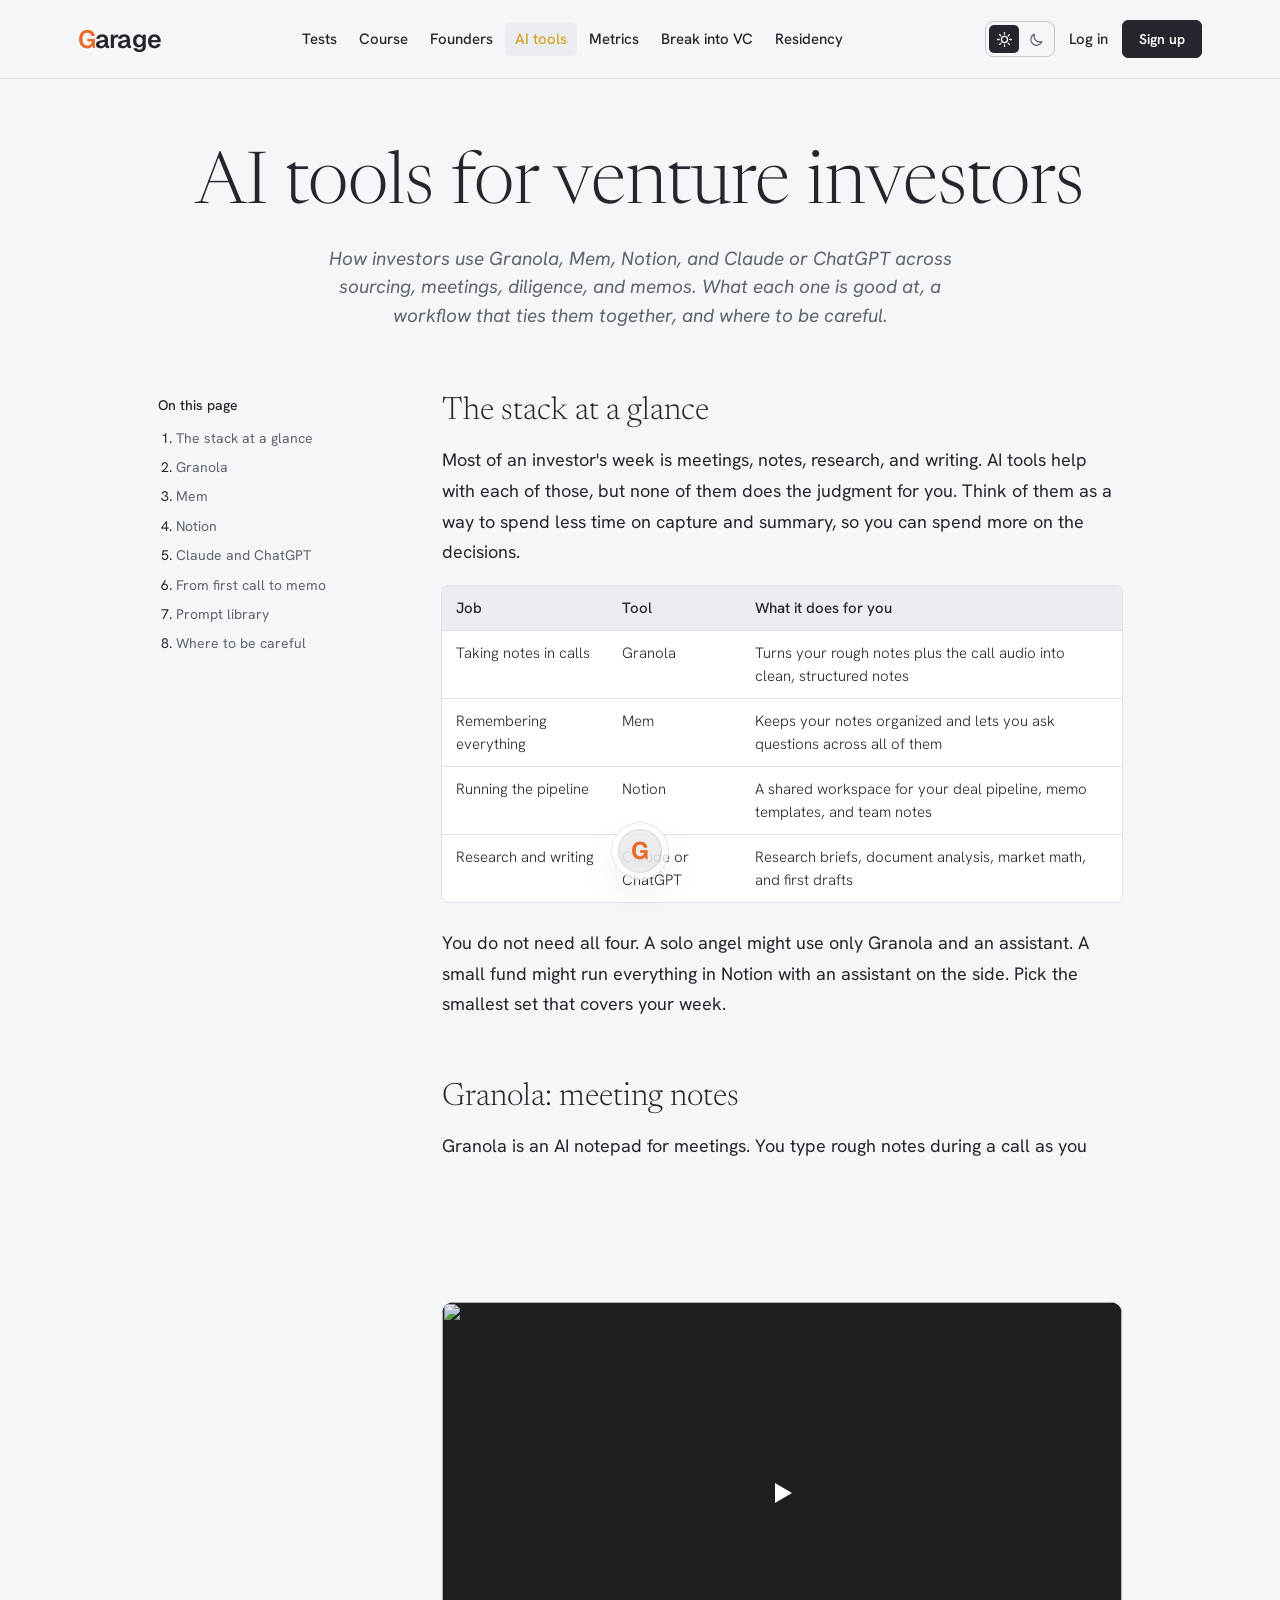
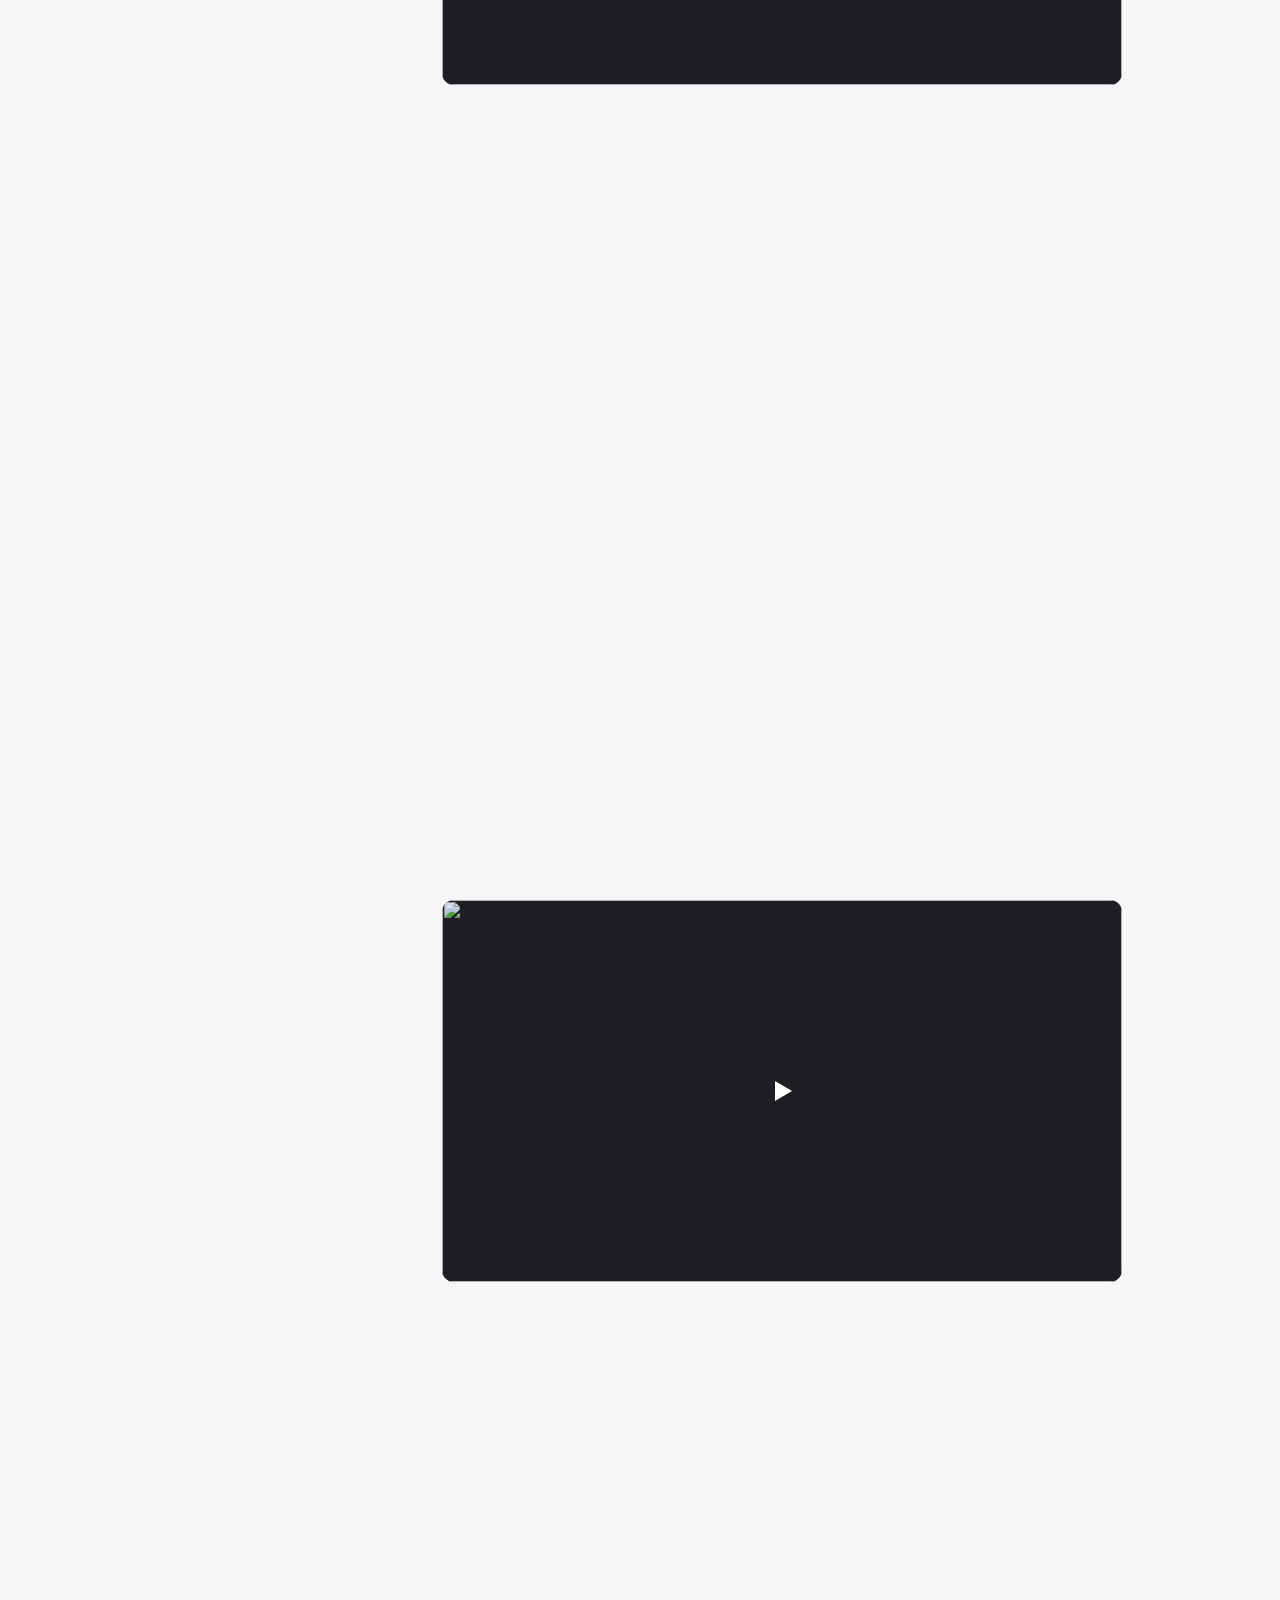
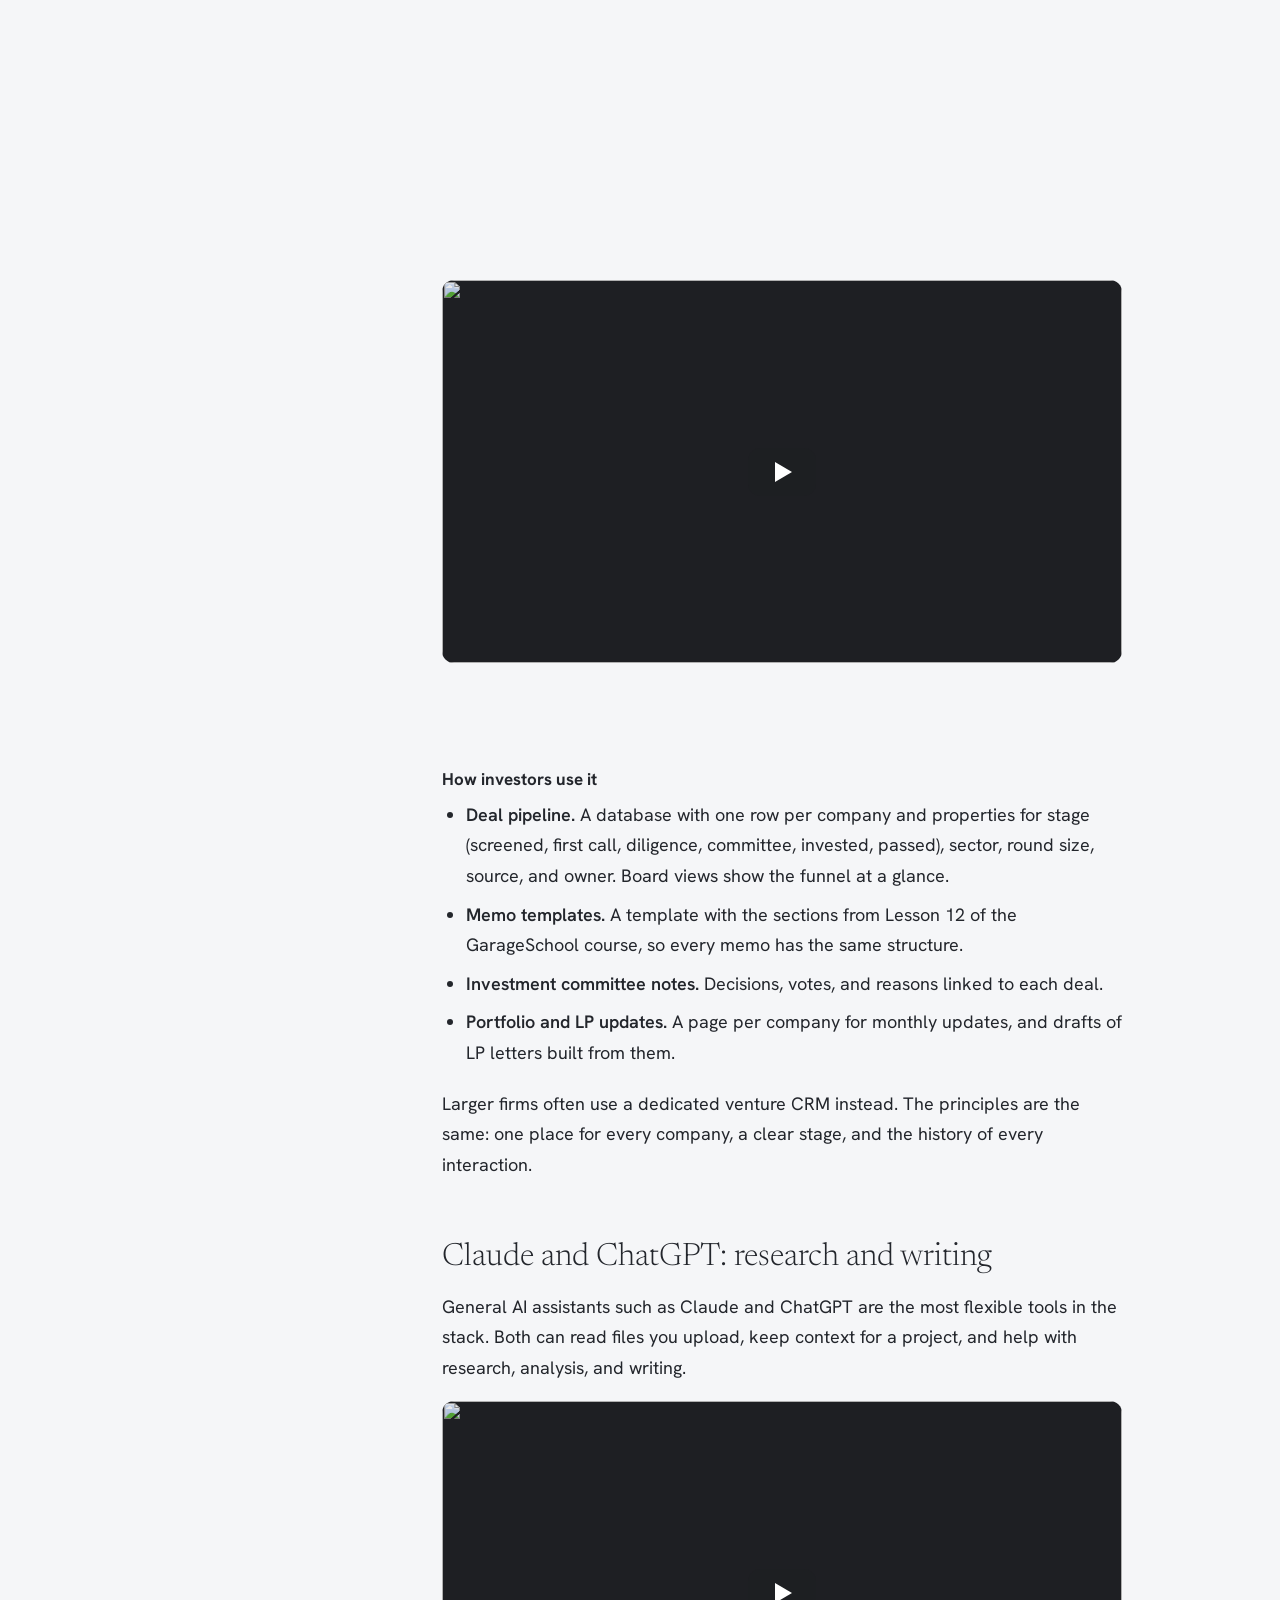
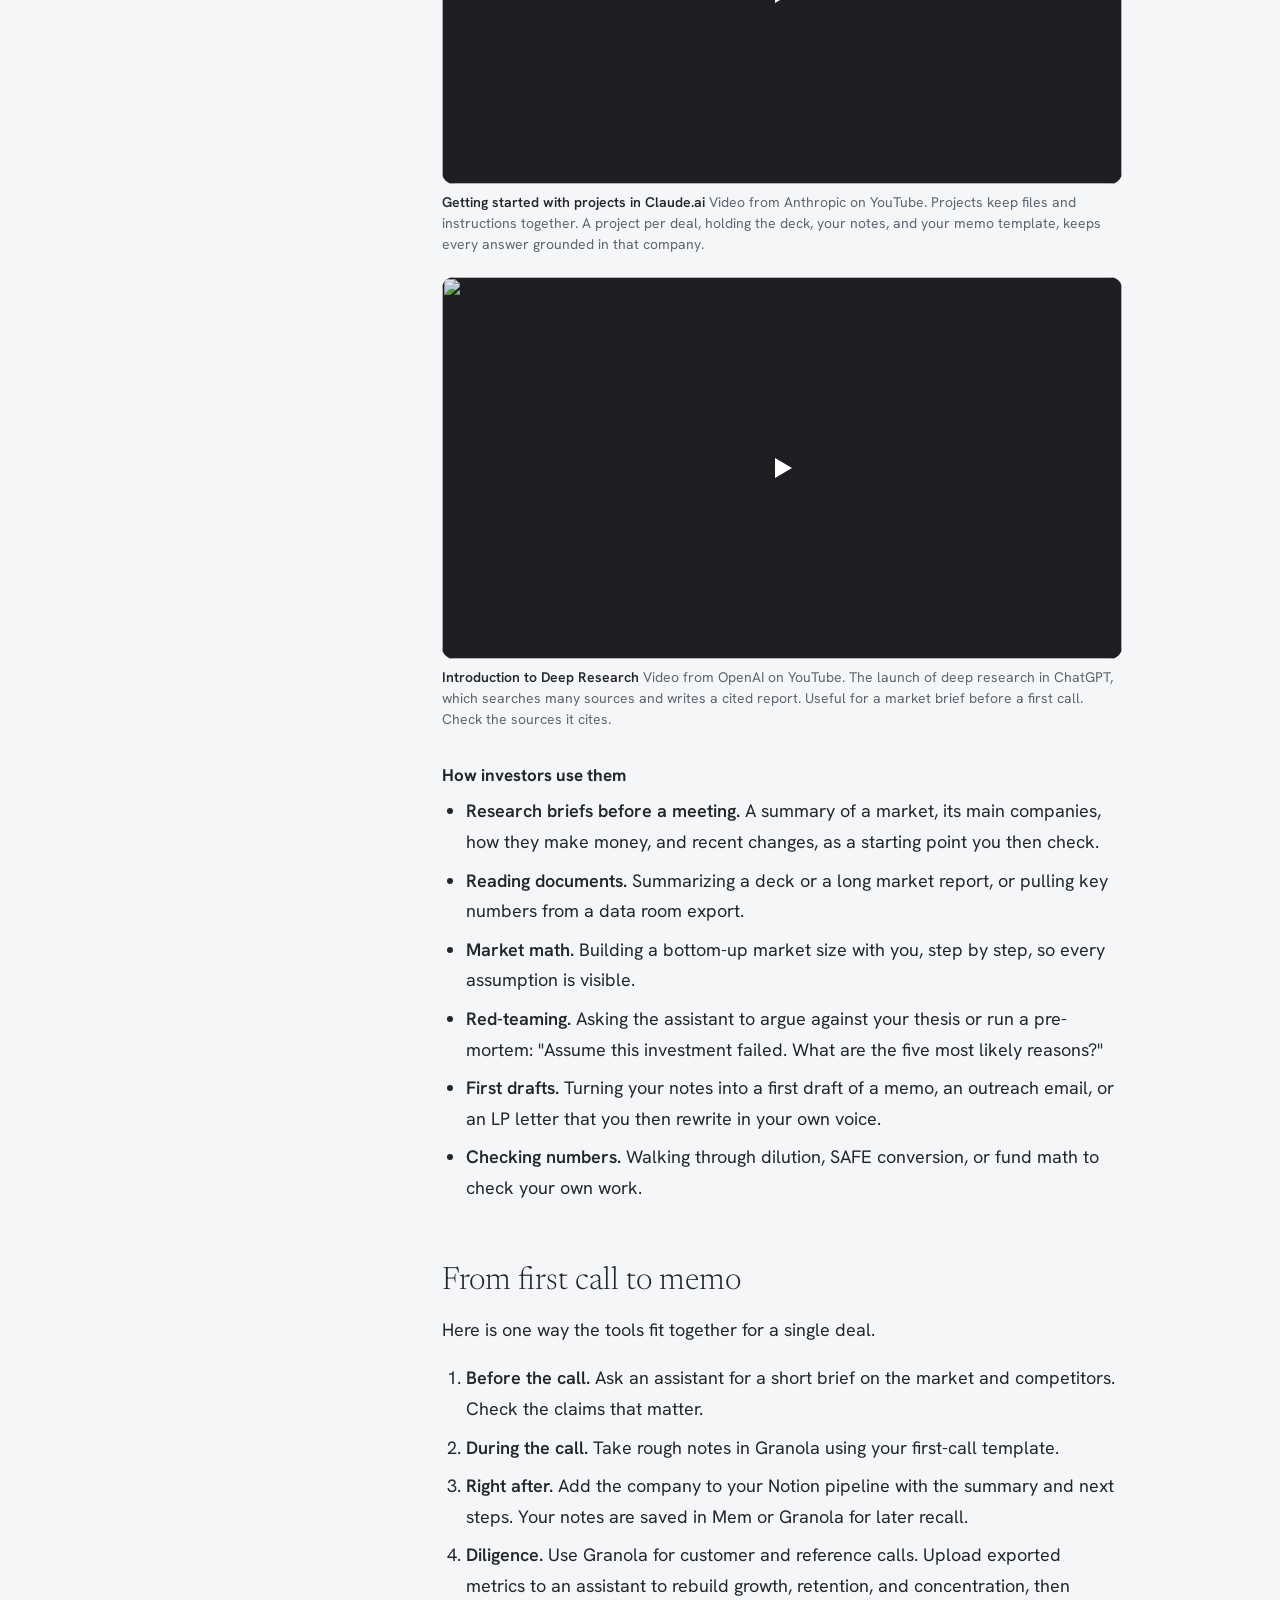
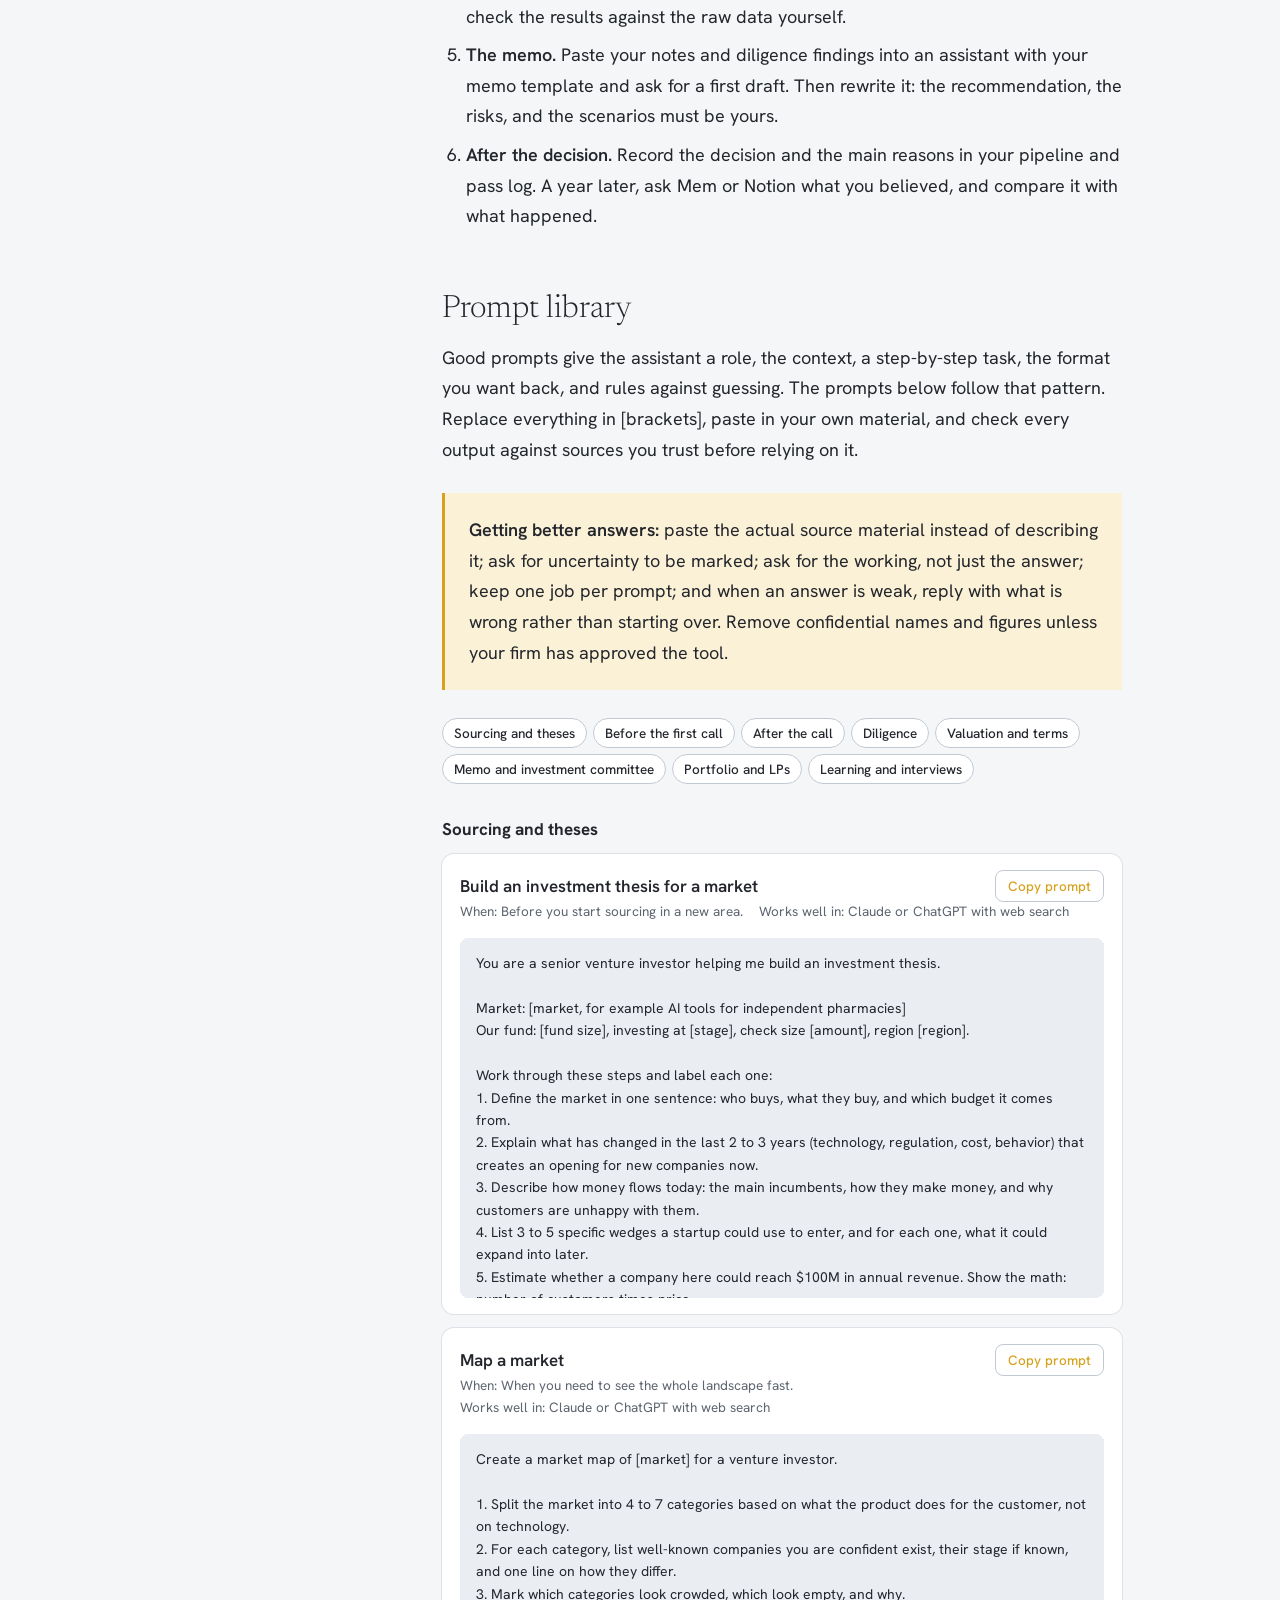
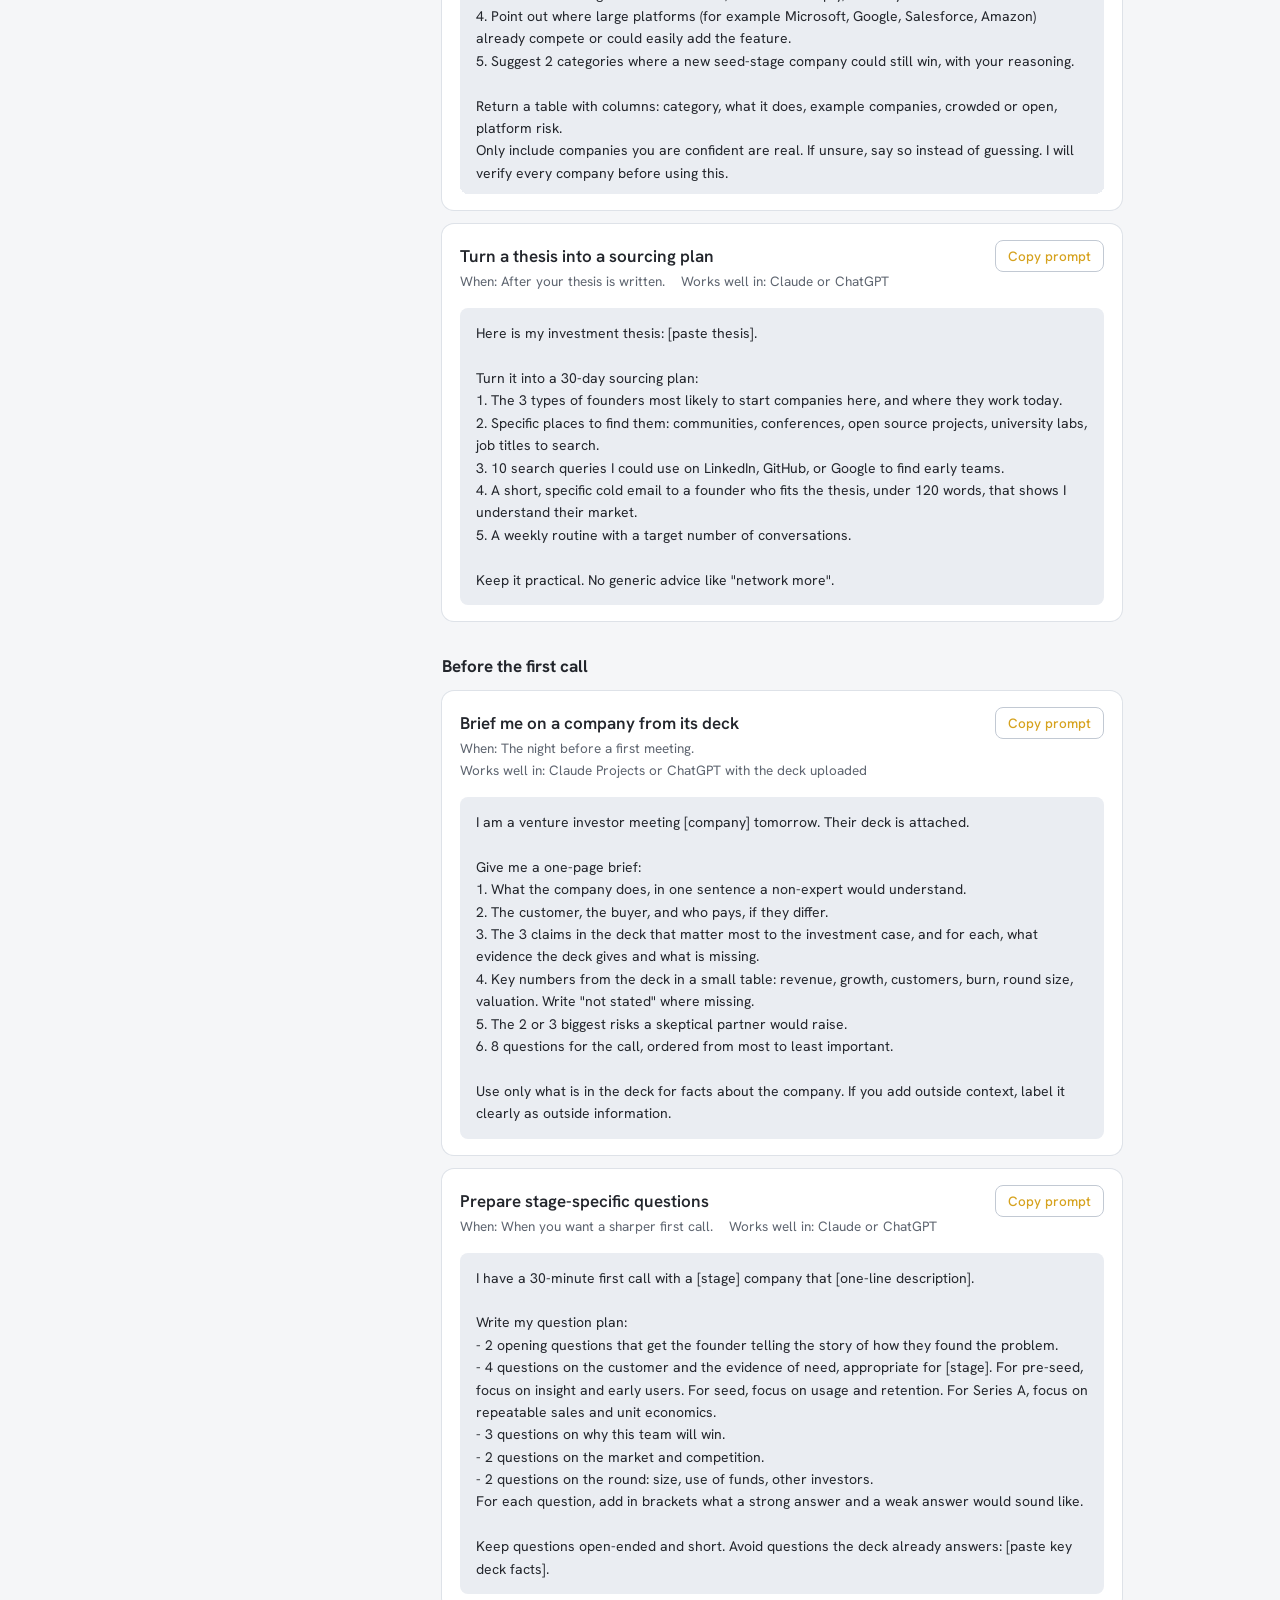
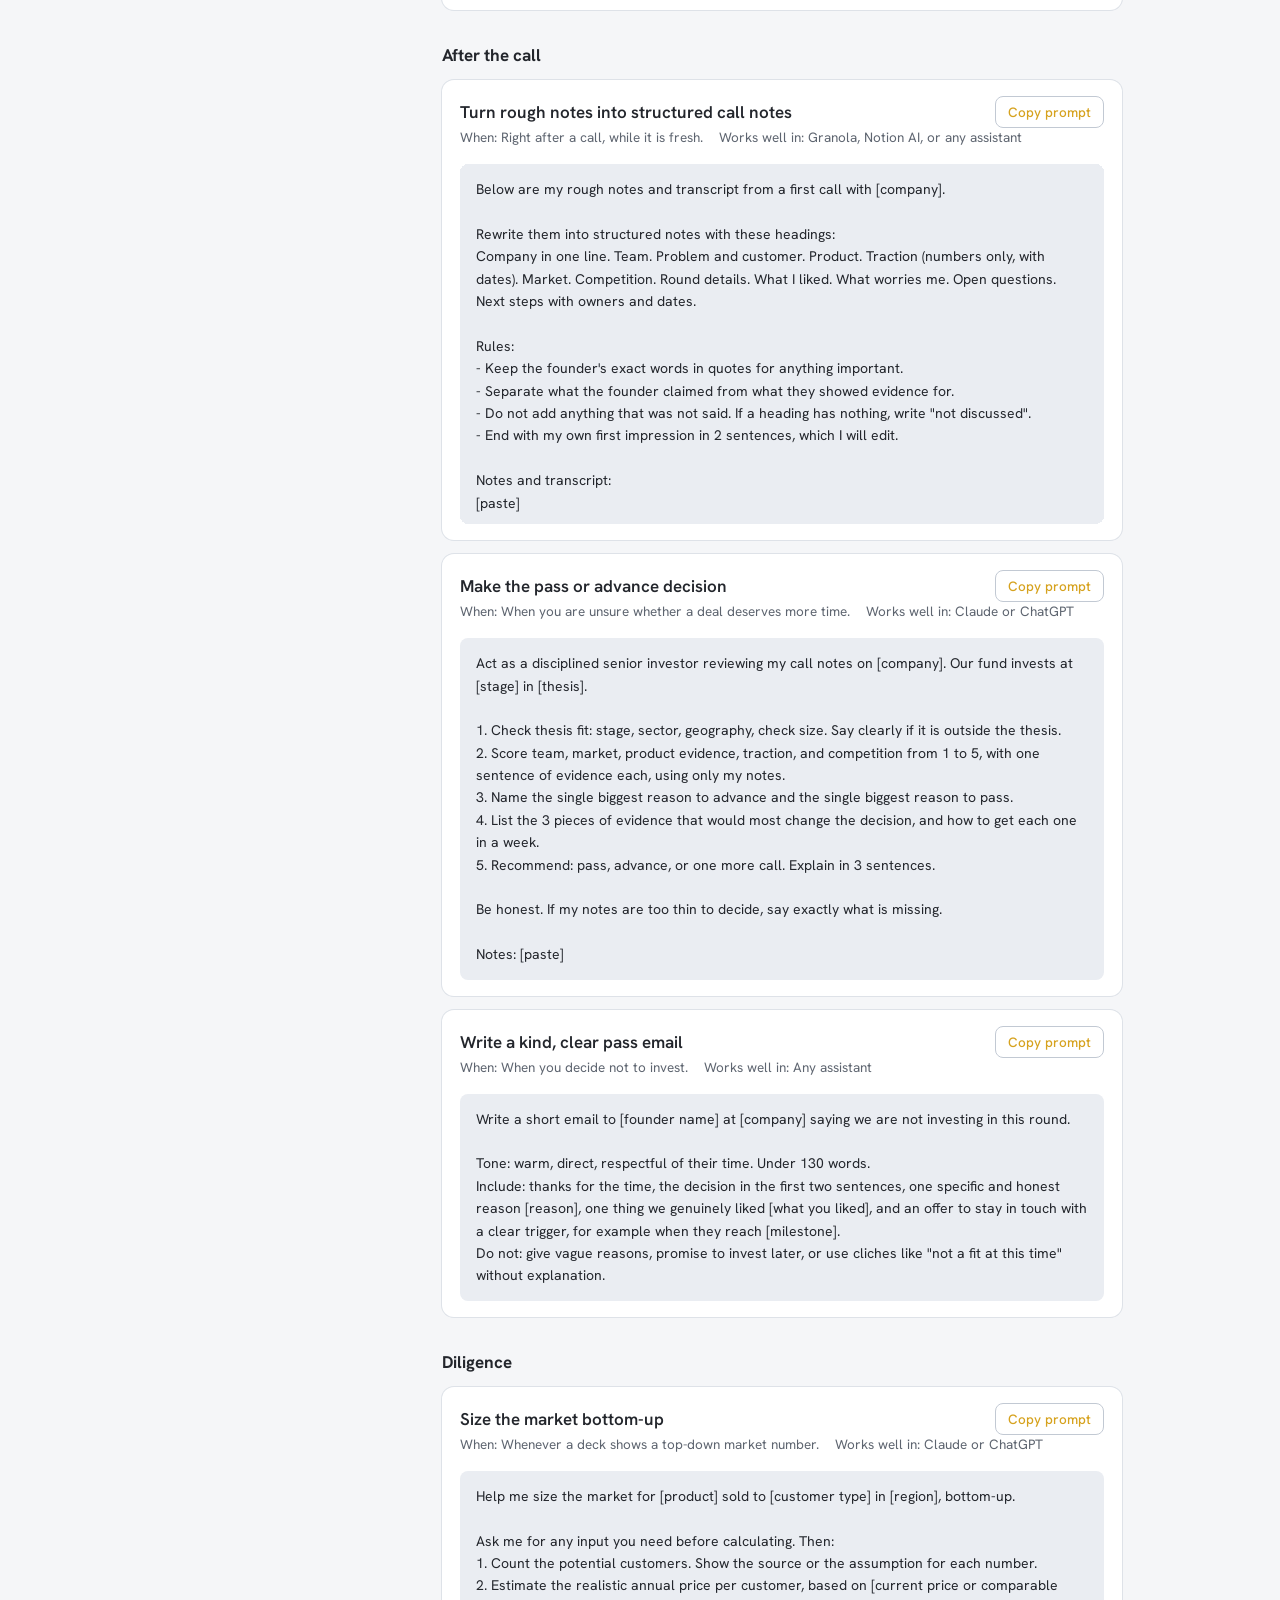
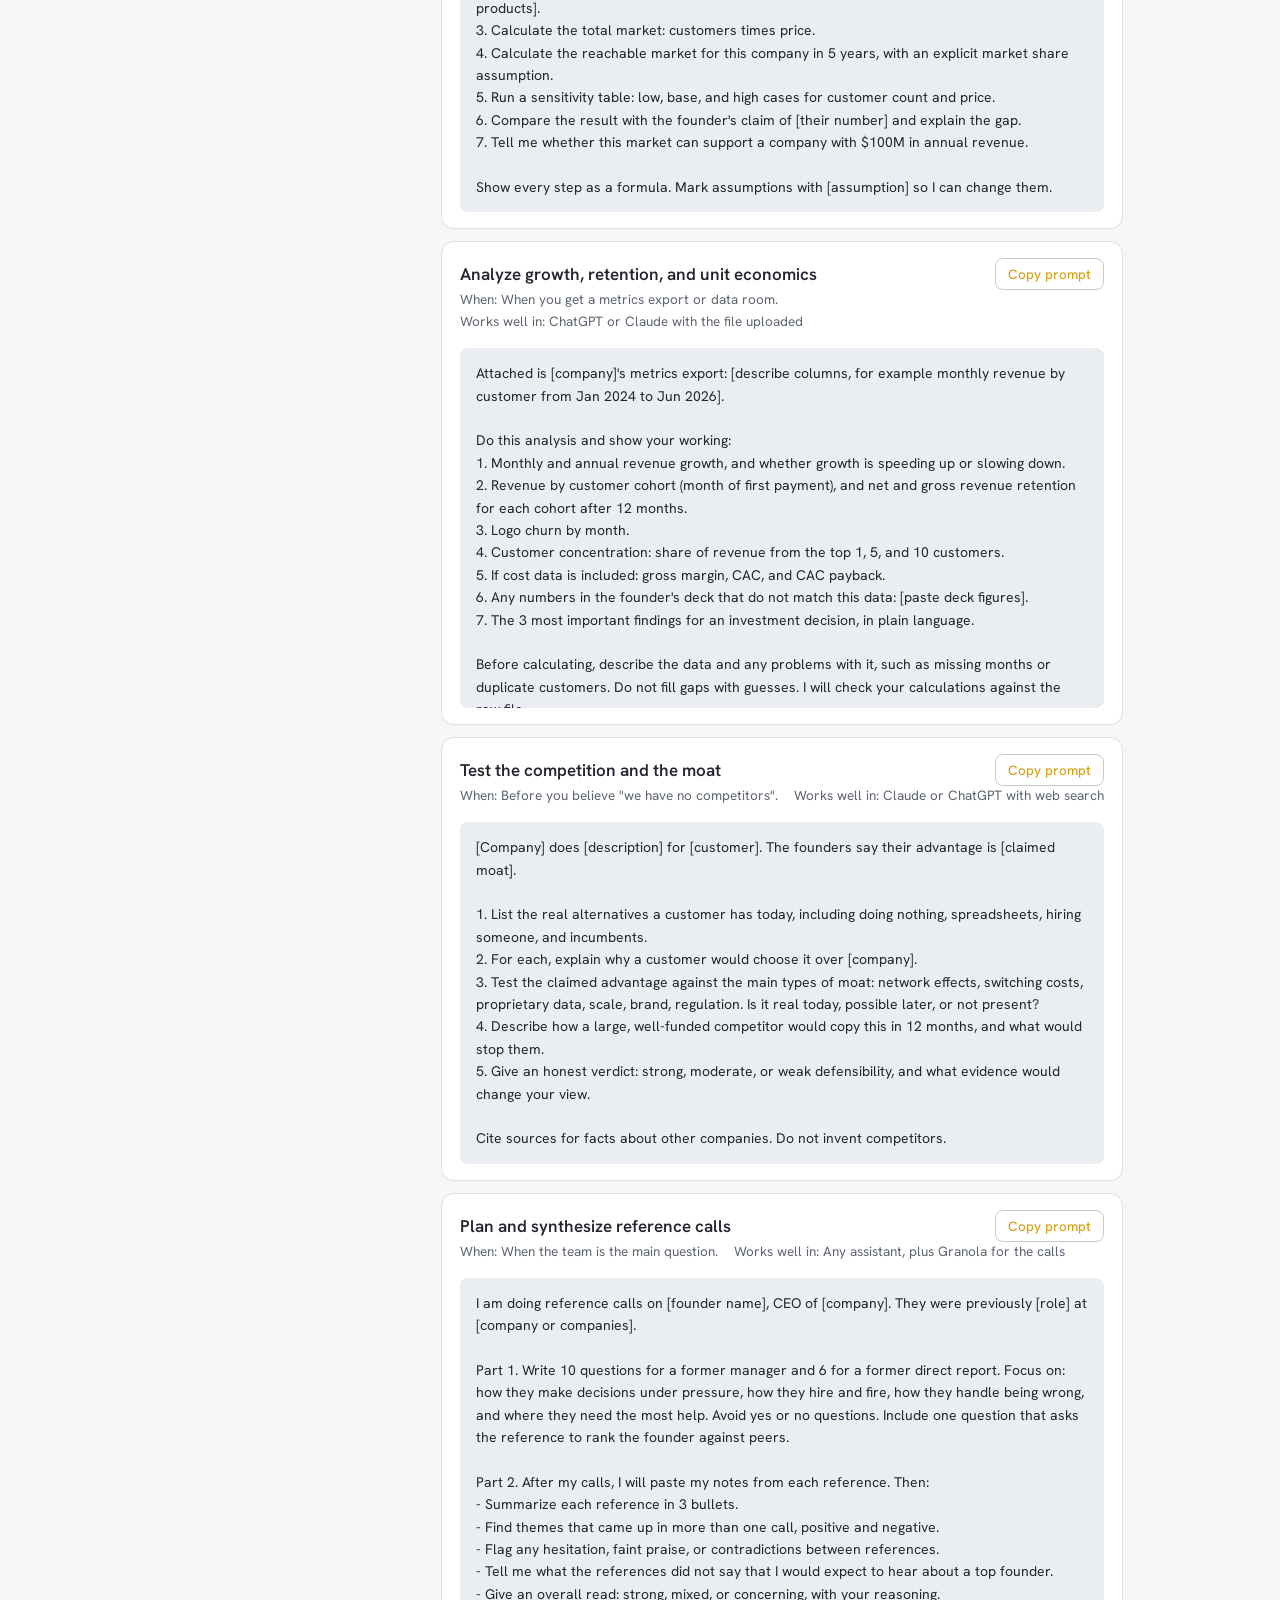
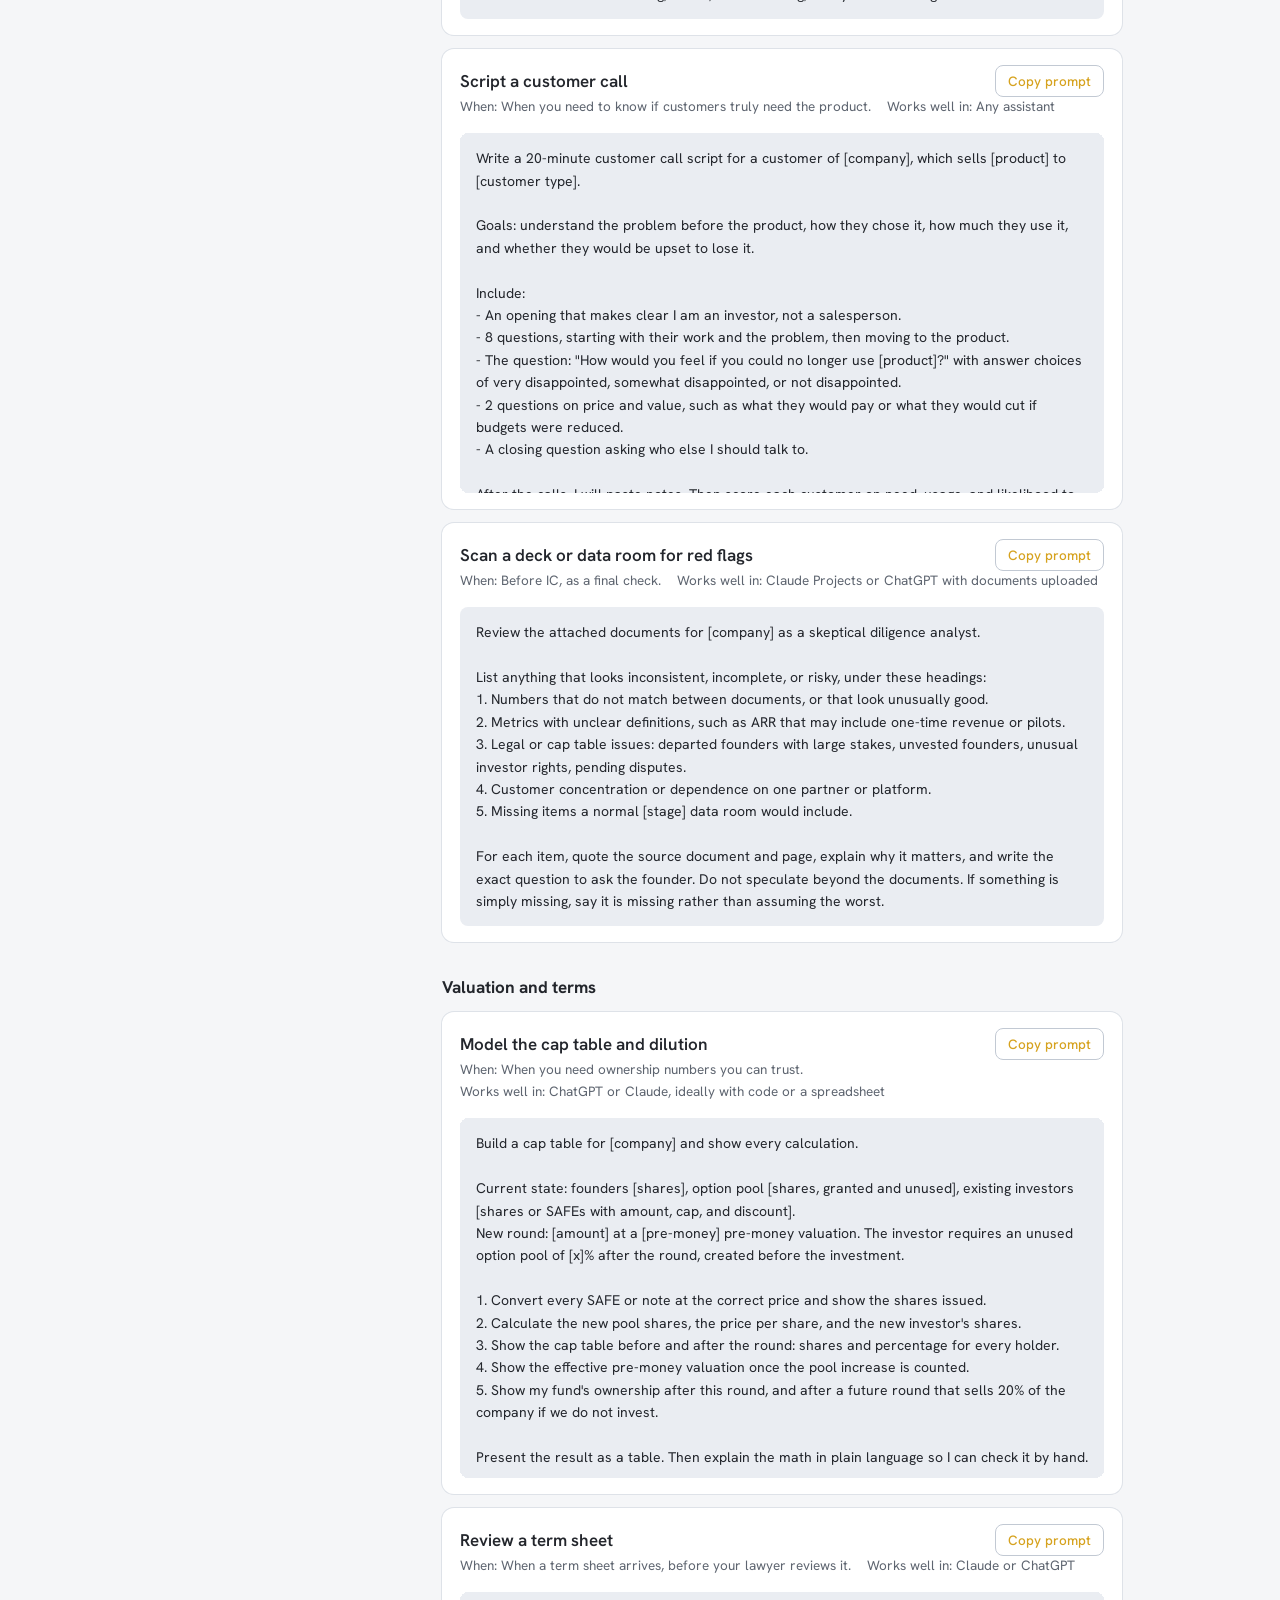
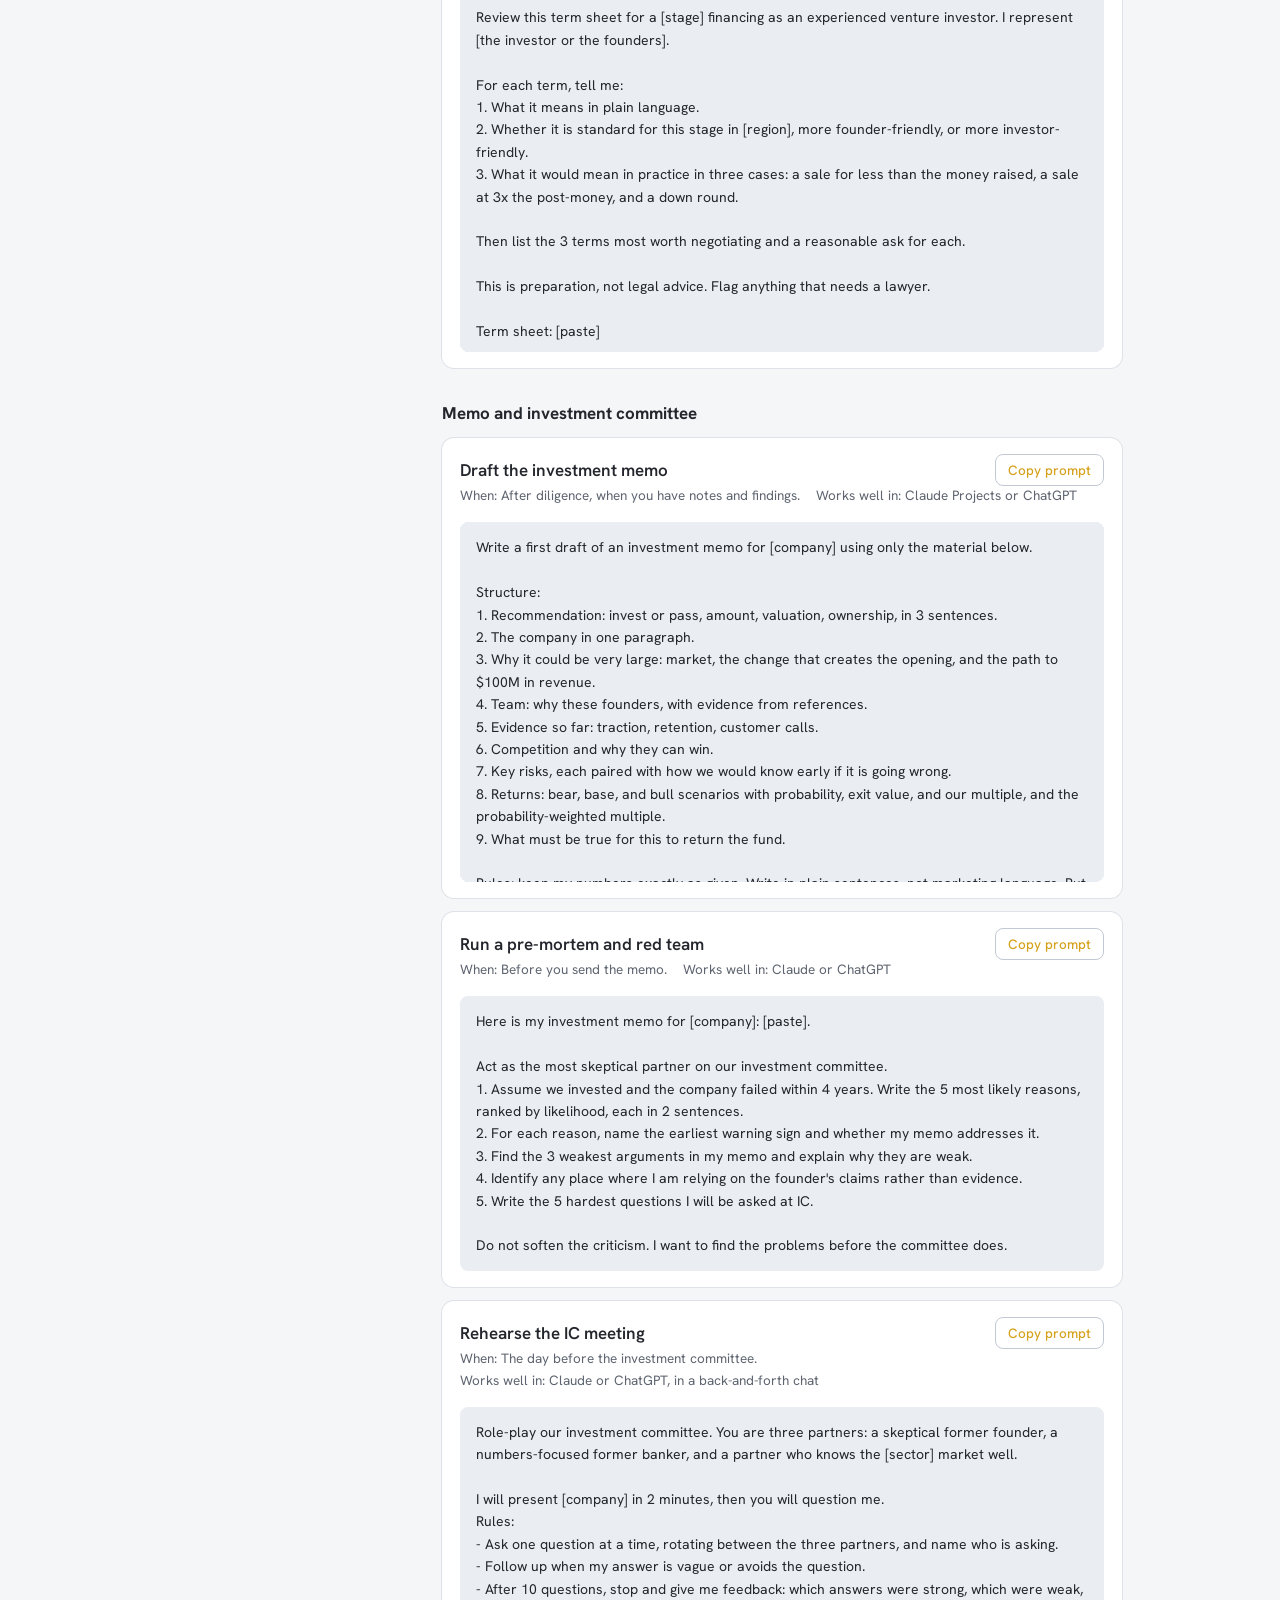
==== commit 98c8eb45: "Garage scene with thoughts and real code, Garage wordmark, founder call summaries, SEO/AEO/GEO - Res" ====
--- a/ai-tools.html
+++ b/ai-tools.html
@@ -10,6 +10,22 @@
 <link rel="preconnect" href="https://fonts.googleapis.com">
 <link rel="preconnect" href="https://fonts.gstatic.com" crossorigin>
 <link rel="stylesheet" href="https://fonts.googleapis.com/css2?family=Geist:wght@500..700&family=Newsreader:ital,opsz,wght@0,6..72,300..500;1,6..72,300..400&family=Hanken+Grotesk:ital,wght@0,400..700;1,400..500&display=swap">
+<!-- seo -->
+<link rel="canonical" href="https://garageschool.vercel.app/ai-tools.html">
+<meta name="robots" content="index, follow, max-image-preview:large, max-snippet:-1">
+<meta property="og:site_name" content="GarageSchool">
+<meta property="og:type" content="article">
+<meta property="og:url" content="https://garageschool.vercel.app/ai-tools.html">
+<meta property="og:title" content="AI tools for venture investors | GarageSchool">
+<meta property="og:description" content="How venture investors use Granola, Mem, Notion, and Claude or ChatGPT for sourcing, meetings, diligence, and memos, with a workflow, prompts, and the cautions that matter.">
+<meta property="og:image" content="https://garageschool.vercel.app/assets/img/share.png">
+<meta property="og:image:width" content="1200"><meta property="og:image:height" content="630">
+<meta name="twitter:card" content="summary_large_image">
+<meta name="twitter:title" content="AI tools for venture investors | GarageSchool">
+<meta name="twitter:description" content="How venture investors use Granola, Mem, Notion, and Claude or ChatGPT for sourcing, meetings, diligence, and memos, with a workflow, prompts, and the cautions that matter.">
+<meta name="twitter:image" content="https://garageschool.vercel.app/assets/img/share.png">
+<script type="application/ld+json">{"@context":"https://schema.org","@graph":[{"@type":"EducationalOrganization","@id":"https://garageschool.vercel.app/#org","name":"GarageSchool","alternateName":"Garage","url":"https://garageschool.vercel.app/","logo":"https://garageschool.vercel.app/assets/img/g-mark.svg","description":"A school for venture capital. Courses and investing tests for anyone learning the job, plus the Garage Residency for founders and investors (coming soon)."},{"@type":"Article","headline":"AI tools for venture investors","description":"How venture investors use Granola, Mem, Notion, and Claude or ChatGPT for sourcing, meetings, diligence, and memos, with a workflow, prompts, and the cautions that matter.","url":"https://garageschool.vercel.app/ai-tools.html","inLanguage":"en","publisher":{"@id":"https://garageschool.vercel.app/#org"},"author":{"@id":"https://garageschool.vercel.app/#org"},"dateModified":"2026-10-19"},{"@type":"BreadcrumbList","itemListElement":[{"@type":"ListItem","position":1,"name":"Home","item":"https://garageschool.vercel.app/"},{"@type":"ListItem","position":2,"name":"AI tools for VCs","item":"https://garageschool.vercel.app/ai-tools.html"}]}]}</script>
+<!-- /seo -->
 <link rel="stylesheet" href="assets/css/garage.css">
 <script src="assets/js/theme.js"></script>
 <script src="assets/js/site.js" defer></script>
--- a/assets/css/garage.css
+++ b/assets/css/garage.css
@@ -50,7 +50,7 @@
 .skip:focus { top: 12px; color: #fff; }
 
 /* Logo */
-.brand-mark { display: block; width: 30px; height: 30px; flex: none; }
+.brand-mark { flex: none; }
 .logo { display: inline-flex; align-items: center; gap: 1px; color: var(--ink); text-decoration: none; font: 800 21px/1 'Nunito Sans', Avenir, 'Avenir Next', var(--sans); letter-spacing: -.01em; }
 .logo:hover { color: var(--ink); }
 
@@ -896,8 +896,8 @@
 a:hover { color: var(--blue); }
 
 /* Logo: the drawn G, then the rest of the word in the headline serif */
-.brand-mark { display: grid; place-items: center; width: 34px; height: 34px; margin-right: 2px; border-radius: 9px; background: #E8692A; color: #fff; font: 700 21px/1 var(--logo-font); letter-spacing: -.02em; }
-.logo { gap: 2px; align-items: center; font: 600 25px/1 var(--logo-font); letter-spacing: -.035em; }
+.brand-mark { color: #E8692A; }
+.logo { gap: 0; align-items: center; font: 600 25px/1 var(--logo-font); letter-spacing: -.035em; }
 
 /* Buttons: graphite, sentence case */
 .btn { border-radius: 6px; border-width: 1.5px; font: 600 15px/1 var(--sans); min-height: 44px; padding: 0 20px; gap: 10px; }
@@ -920,27 +920,32 @@
 .nav-right { gap: 14px; }
 .nav-right .login { font: 500 15px var(--sans); }
 
-/* The dock: a dark glass bar at the bottom. Full at the top of the page; once you scroll, only the G until you hover or tap it. */
+/* The dock: frosted glass at the bottom, white in light mode and dark in dark mode. Only the G at the top of the page; it expands once you scroll down. */
 body { padding-bottom: 96px; }
 .dock { position: fixed; left: 0; right: 0; margin: 0 auto; width: max-content; max-width: calc(100vw - 24px); bottom: 20px; z-index: 60;
-        display: flex; align-items: center; gap: 4px; padding: 6px; border-radius: 18px; color: #F2F3F5;
-        background: rgba(22, 23, 27, .9); border: 1px solid rgba(255, 255, 255, .1);
-        box-shadow: 0 1px 0 rgba(255, 255, 255, .06) inset, 0 20px 50px -18px rgba(0, 0, 0, .55); }
-@supports (backdrop-filter: blur(1px)) { .dock { backdrop-filter: saturate(160%) blur(16px); background: rgba(22, 23, 27, .74); } }
-.dock-g { flex: none; width: 44px; height: 44px; display: grid; place-items: center; padding: 0; border: 0; background: none; border-radius: 12px; cursor: pointer; transition: transform .2s; }
-.dock-g .brand-mark { width: 36px; height: 36px; font-size: 22px; border-radius: 10px; }
-.dock-links { display: flex; align-items: center; gap: 2px; max-width: 0; overflow: hidden; opacity: 0; transition: max-width .4s cubic-bezier(.2, .9, .25, 1), opacity .2s; }
-.dock:not(.mini) .dock-links, .dock.open .dock-links { max-width: 1000px; opacity: 1; overflow-x: auto; scrollbar-width: none; }
-.dock-links a { flex: none; padding: 9px 12px; border-radius: 11px; font: 500 14px var(--logo-font); color: rgba(242, 243, 245, .78); text-decoration: none; white-space: nowrap; transition: background .15s, color .15s; }
-.dock-links a:hover { background: rgba(255, 255, 255, .1); color: #fff; }
+        display: flex; align-items: center; padding: 6px; border-radius: 999px;
+        --dock-bg: rgba(255, 255, 255, .62); --dock-line: rgba(35, 38, 44, .1); --dock-text: rgba(35, 38, 44, .78); --dock-hover: rgba(35, 38, 44, .07);
+        background: var(--dock-bg); border: 1px solid var(--dock-line);
+        box-shadow: 0 1px 0 rgba(255, 255, 255, .5) inset, 0 18px 44px -18px rgba(20, 22, 28, .35); }
+:root[data-theme="dark"] .dock { --dock-bg: rgba(30, 31, 36, .58); --dock-line: rgba(255, 255, 255, .1); --dock-text: rgba(242, 243, 245, .78); --dock-hover: rgba(255, 255, 255, .1);
+        box-shadow: 0 1px 0 rgba(255, 255, 255, .06) inset, 0 20px 50px -18px rgba(0, 0, 0, .6); }
+@supports not (backdrop-filter: blur(1px)) { .dock { --dock-bg: rgba(255, 255, 255, .96); } :root[data-theme="dark"] .dock { --dock-bg: rgba(30, 31, 36, .96); } }
+@supports (backdrop-filter: blur(1px)) { .dock { backdrop-filter: saturate(170%) blur(18px); -webkit-backdrop-filter: saturate(170%) blur(18px); } }
+.dock-g { flex: none; width: 44px; height: 44px; display: grid; place-items: center; padding: 0; border: 1px solid var(--dock-line); background: var(--dock-hover); border-radius: 50%; cursor: pointer; transition: transform .2s; }
+/* In the dock the G is just the orange letter, not the logo badge */
+.dock-g .brand-mark { font: 700 24px/1 var(--logo-font); }
+.dock-links { display: flex; align-items: center; gap: 2px; max-width: 0; overflow: hidden; opacity: 0; transition: max-width .4s cubic-bezier(.2, .9, .25, 1), opacity .2s, margin .4s; }
+.dock:not(.mini) .dock-links, .dock.open .dock-links { max-width: 1000px; opacity: 1; margin-left: 4px; overflow-x: auto; scrollbar-width: none; }
+.dock-links a { flex: none; padding: 9px 12px; border-radius: 999px; font: 500 14px var(--logo-font); color: var(--dock-text); text-decoration: none; white-space: nowrap; transition: background .15s, color .15s; }
+.dock-links a:hover { background: var(--dock-hover); color: var(--ink); }
 .dock-links .dock-cta { background: var(--blue); color: #16171B; font-weight: 600; margin-left: 4px; }
-.dock-links .dock-cta:hover { background: #fff; color: #16171B; }
-.dock .theme-switch { margin-left: 4px; flex: none; border-color: rgba(255, 255, 255, .14); }
-.dock .theme-switch button { color: rgba(242, 243, 245, .6); }
-.dock .theme-switch button:hover { color: #fff; }
-.dock .theme-switch button[aria-pressed="true"] { background: rgba(255, 255, 255, .16); color: #fff; }
+.dock-links .dock-cta:hover { background: var(--ink); color: var(--on-ink); }
+.dock .theme-switch { margin-left: 4px; flex: none; border-color: var(--dock-line); }
+.dock .theme-switch button { color: var(--dock-text); }
+.dock .theme-switch button:hover { color: var(--ink); }
+.dock .theme-switch button[aria-pressed="true"] { background: var(--dock-hover); color: var(--ink); }
 @media (hover: hover) {
-  .dock:hover .dock-links, .dock:focus-within .dock-links { max-width: 1000px; opacity: 1; }
+  .dock:hover .dock-links, .dock:focus-within .dock-links { max-width: 1000px; opacity: 1; margin-left: 4px; }
   .dock-g:hover { transform: translateY(-2px); }
 }
 
@@ -956,6 +961,8 @@
 /* Pencil drawings */
 .pencil { display: block; width: 100%; height: auto; overflow: visible; }
 .pencil .note { font: italic 400 15px var(--read); fill: var(--muted); }
+.pencil .code { font: 500 10px ui-monospace, "SF Mono", Menlo, Consolas, monospace; fill: var(--ink); white-space: pre; }
+.pencil .kw { fill: var(--blue-dark); }
 
 /* A box drawn like a sketch: the outline, plus faint construction lines running past each corner */
 .dots-card, .deal-card, .learn-card, .closing-box, .res-card, .res-notify-box {
@@ -1148,7 +1155,6 @@
   --warn-soft: rgba(229, 176, 74, .14);
 }
 :root[data-theme="dark"] input, :root[data-theme="dark"] select, :root[data-theme="dark"] textarea { color: var(--ink); }
-:root[data-theme="dark"] .dock { background: rgba(38, 40, 46, .78); }
 :root[data-theme="dark"] .auth-card { box-shadow: 0 0 0 1px var(--line); }
 
 /* Pencil drawings follow the theme: graphite lines turn light in the dark */
@@ -1166,3 +1172,16 @@
 .theme-switch svg { width: 17px; height: 17px; }
 .sidebar .theme-switch { margin: 14px 10px 0; }
 
+
+/* Founder call summary in the pitch materials dialog */
+.call-notes { margin: 12px 0 0; padding-left: 22px; display: grid; gap: 8px; }
+.call-notes li { padding-left: 4px; }
+
+/* Home FAQ: short, direct answers (also marked up as FAQPage for search and answer engines) */
+.faq-list { margin-top: 28px; border-top: 1px solid var(--line-strong); max-width: 60em; }
+.faq-list details { border-bottom: 1px solid var(--line-strong); }
+.faq-list summary { cursor: pointer; padding: 18px 0; font: 600 18px/1.35 var(--sans); list-style: none; display: flex; justify-content: space-between; gap: 16px; }
+.faq-list summary::-webkit-details-marker { display: none; }
+.faq-list summary::after { content: "+"; color: var(--blue-dark); font-weight: 500; }
+.faq-list details[open] summary::after { content: "\2212"; }
+.faq-list p { margin: 0 0 20px; color: var(--muted); max-width: 46em; }
